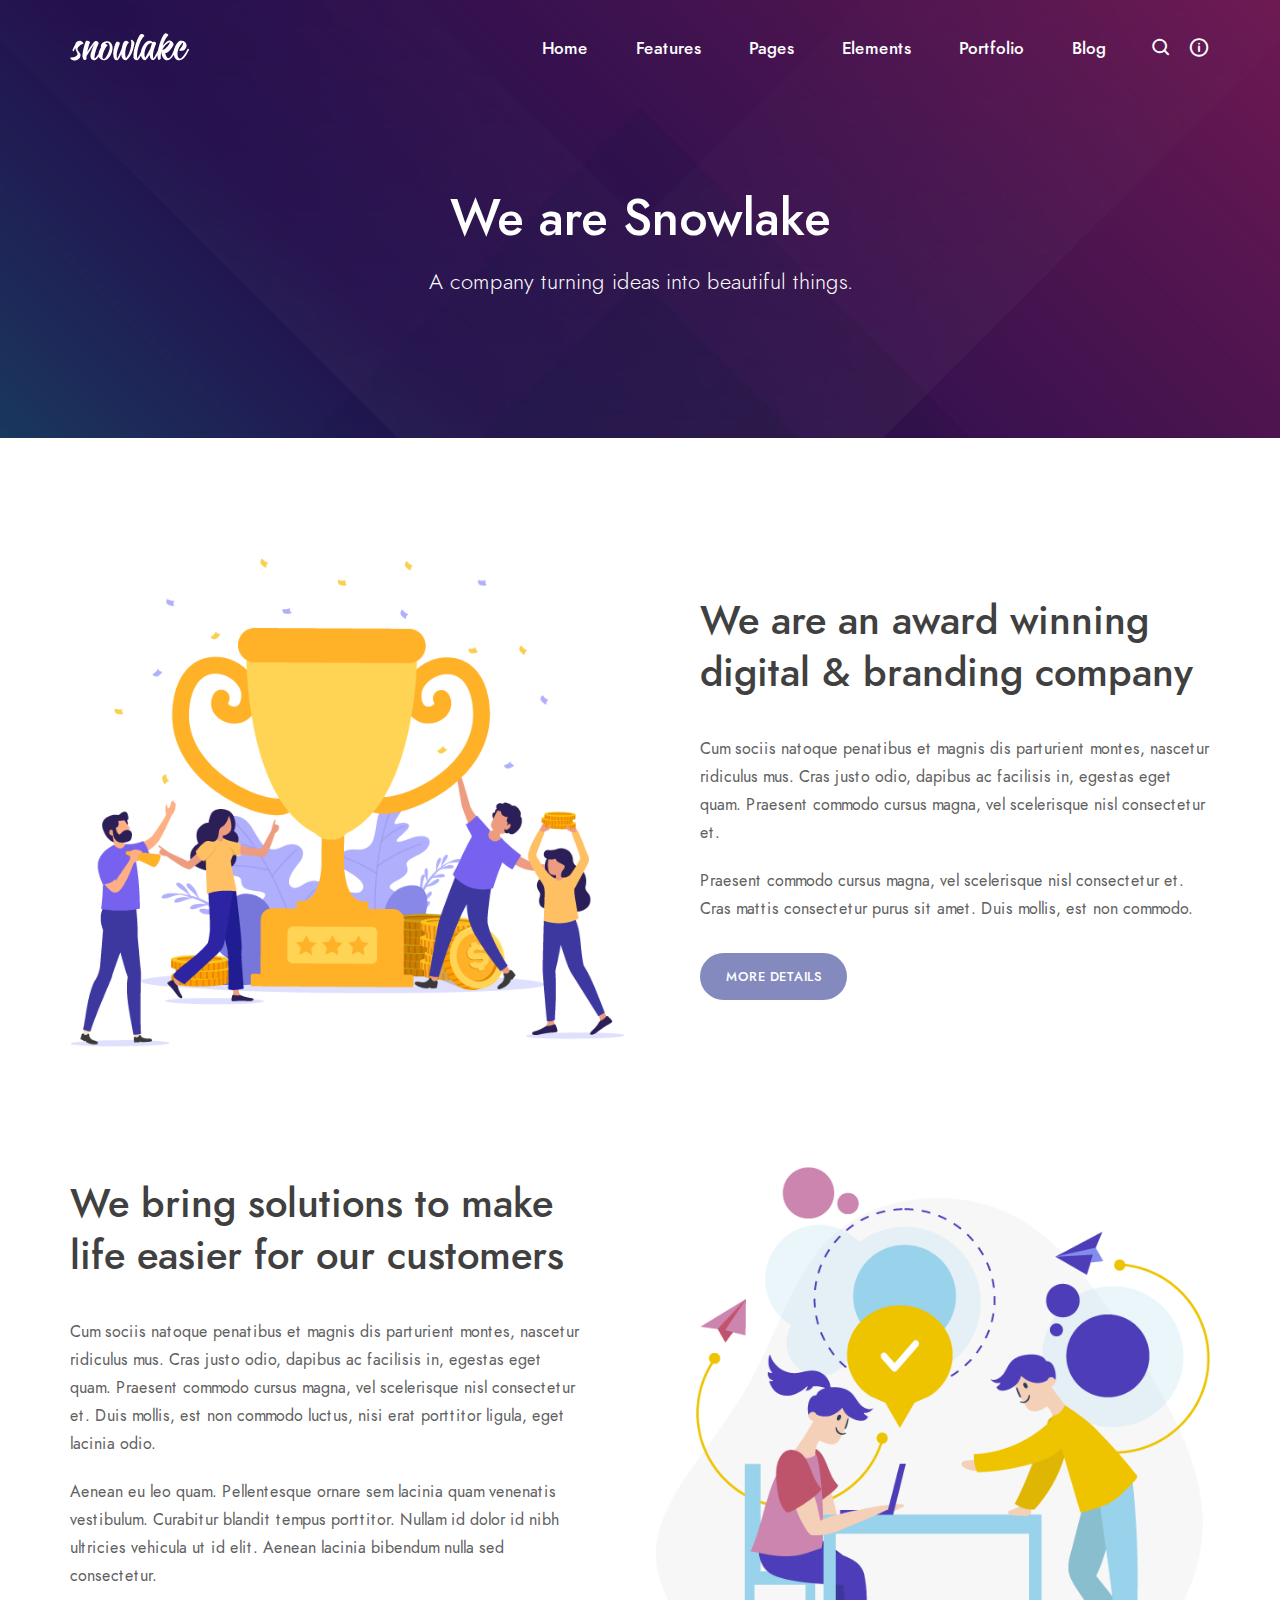
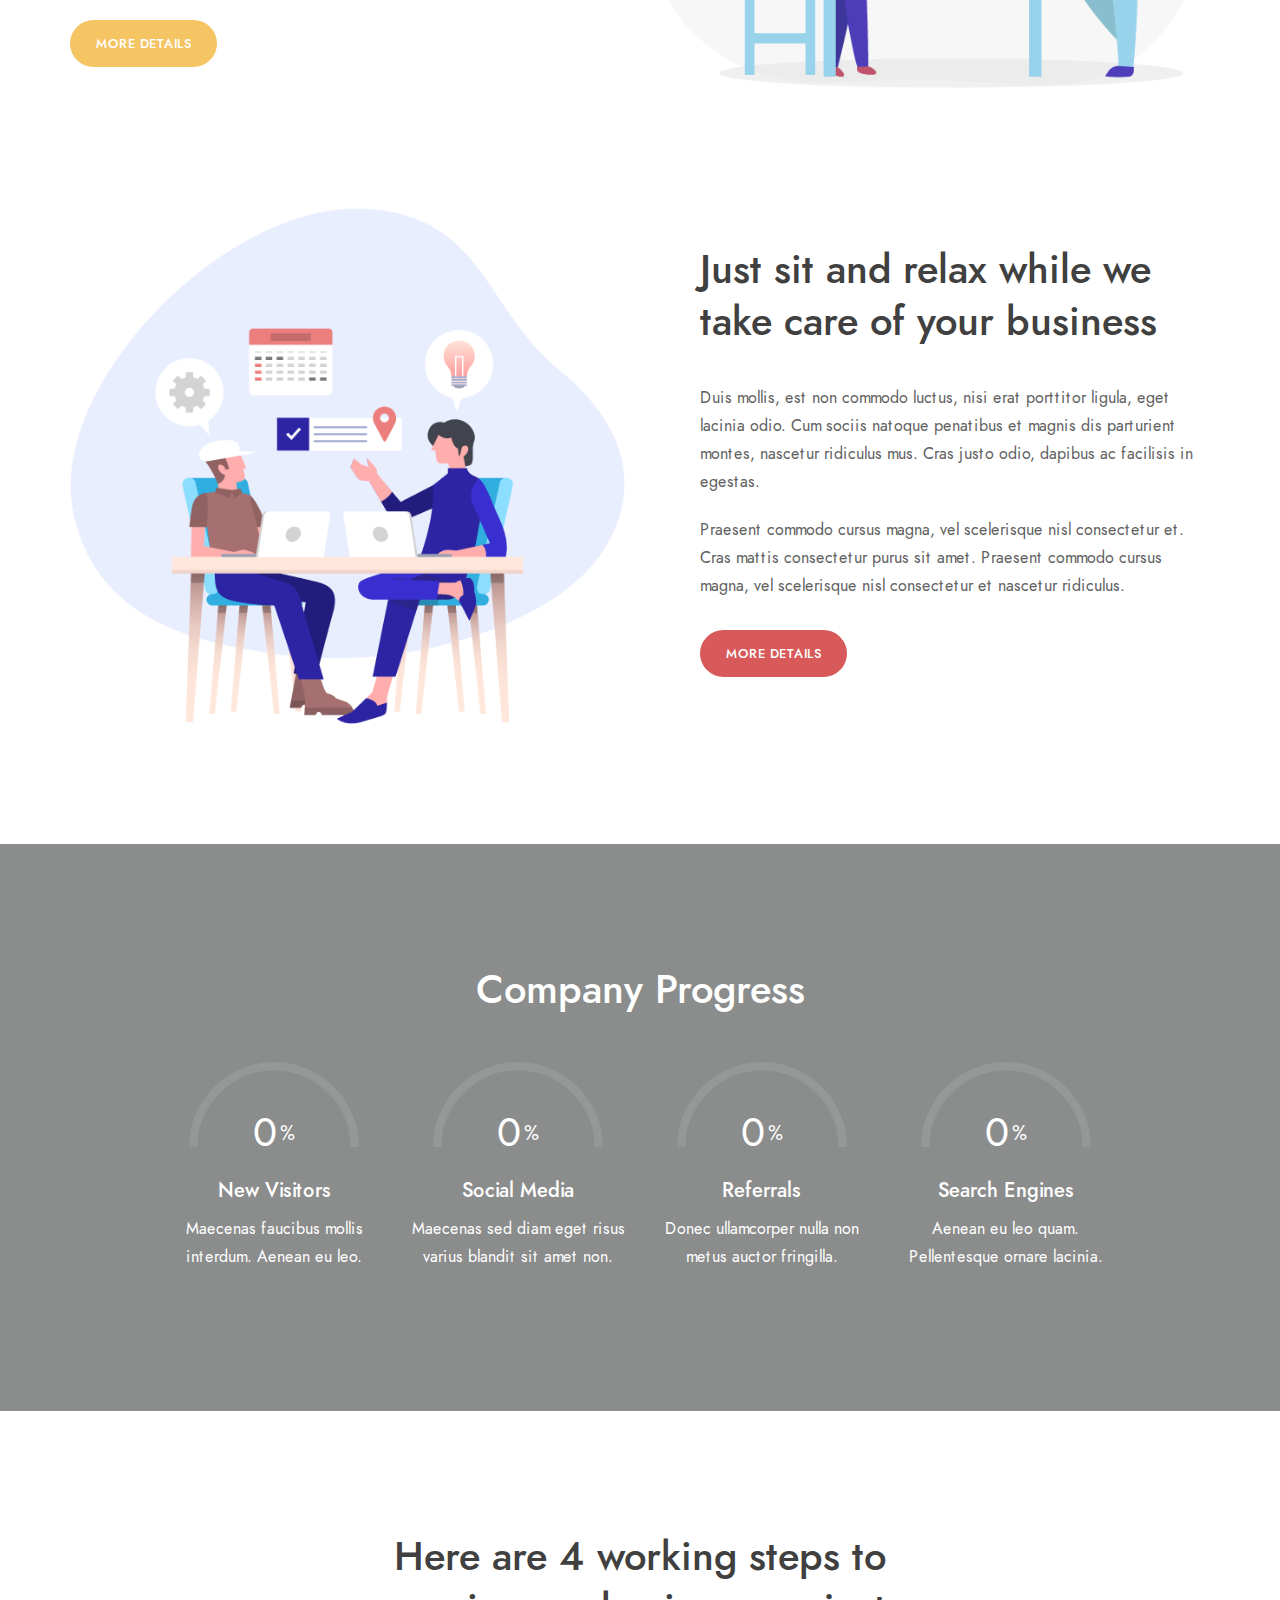
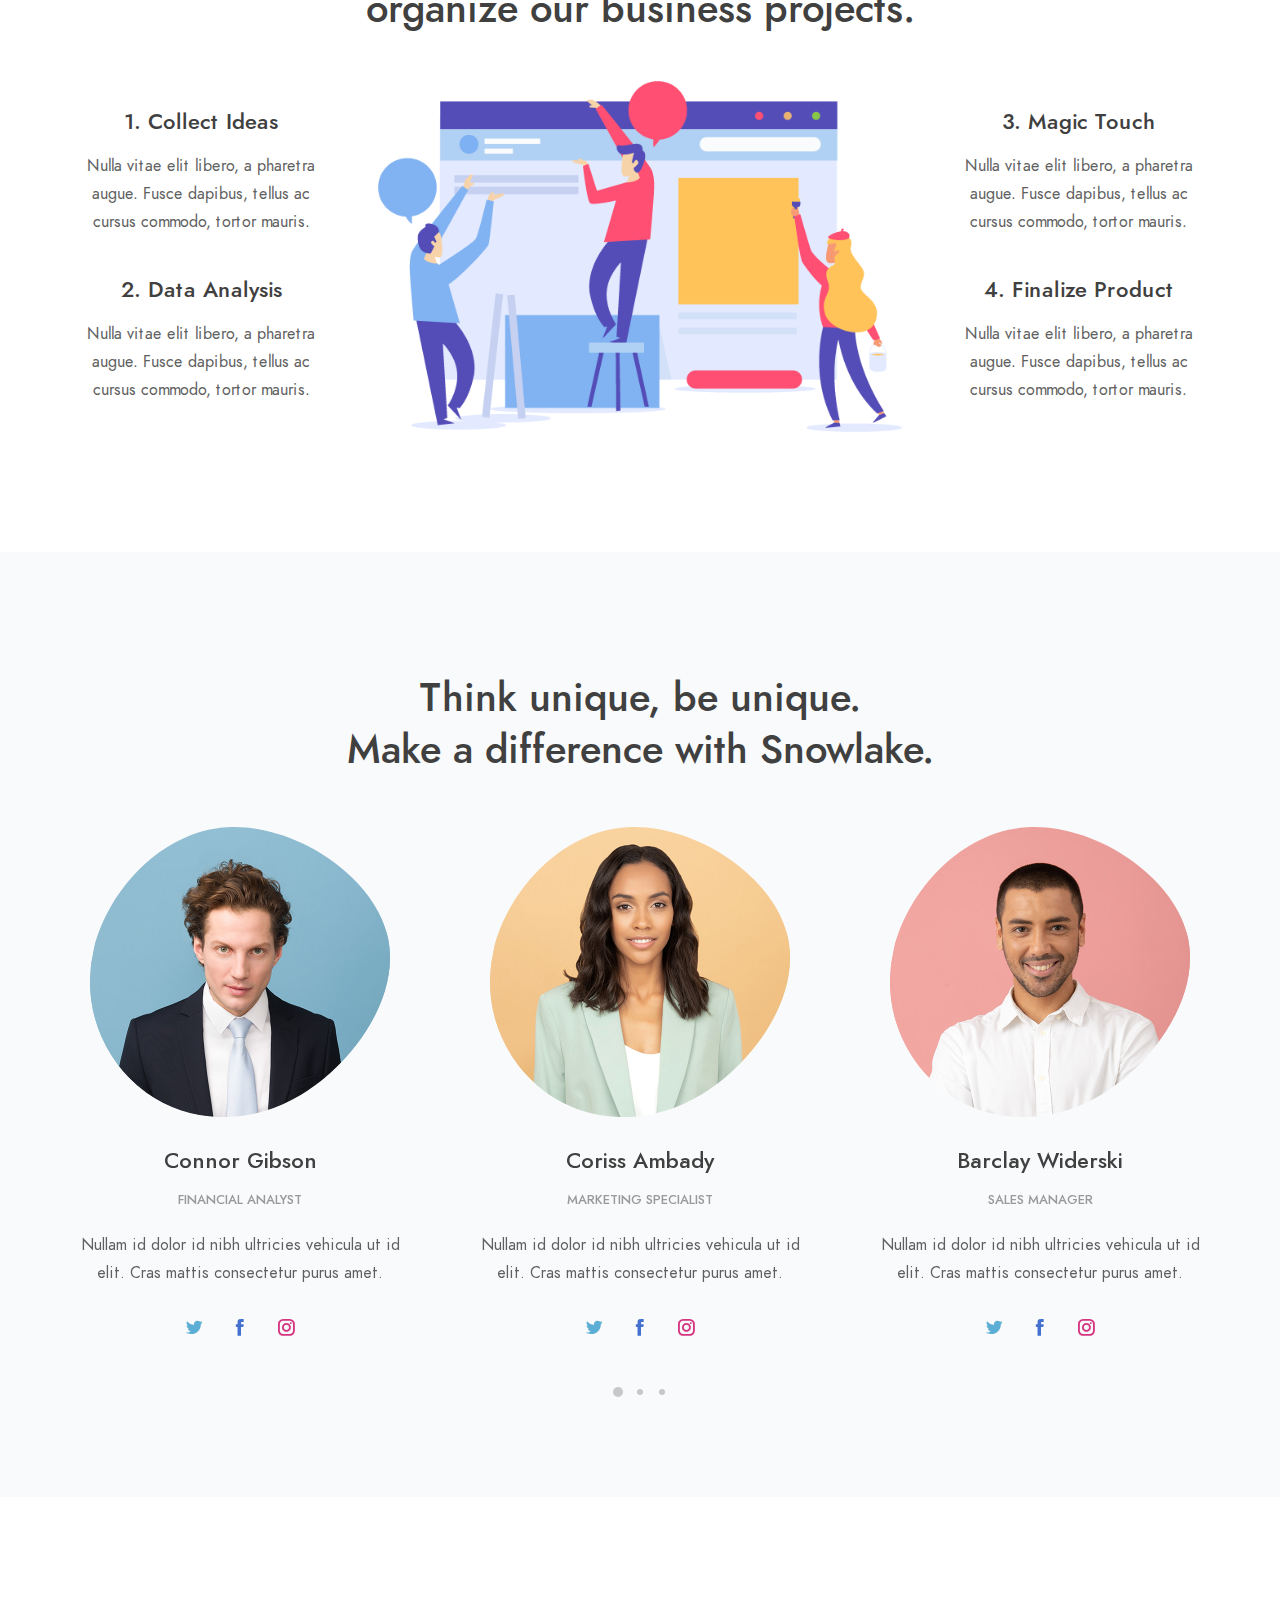
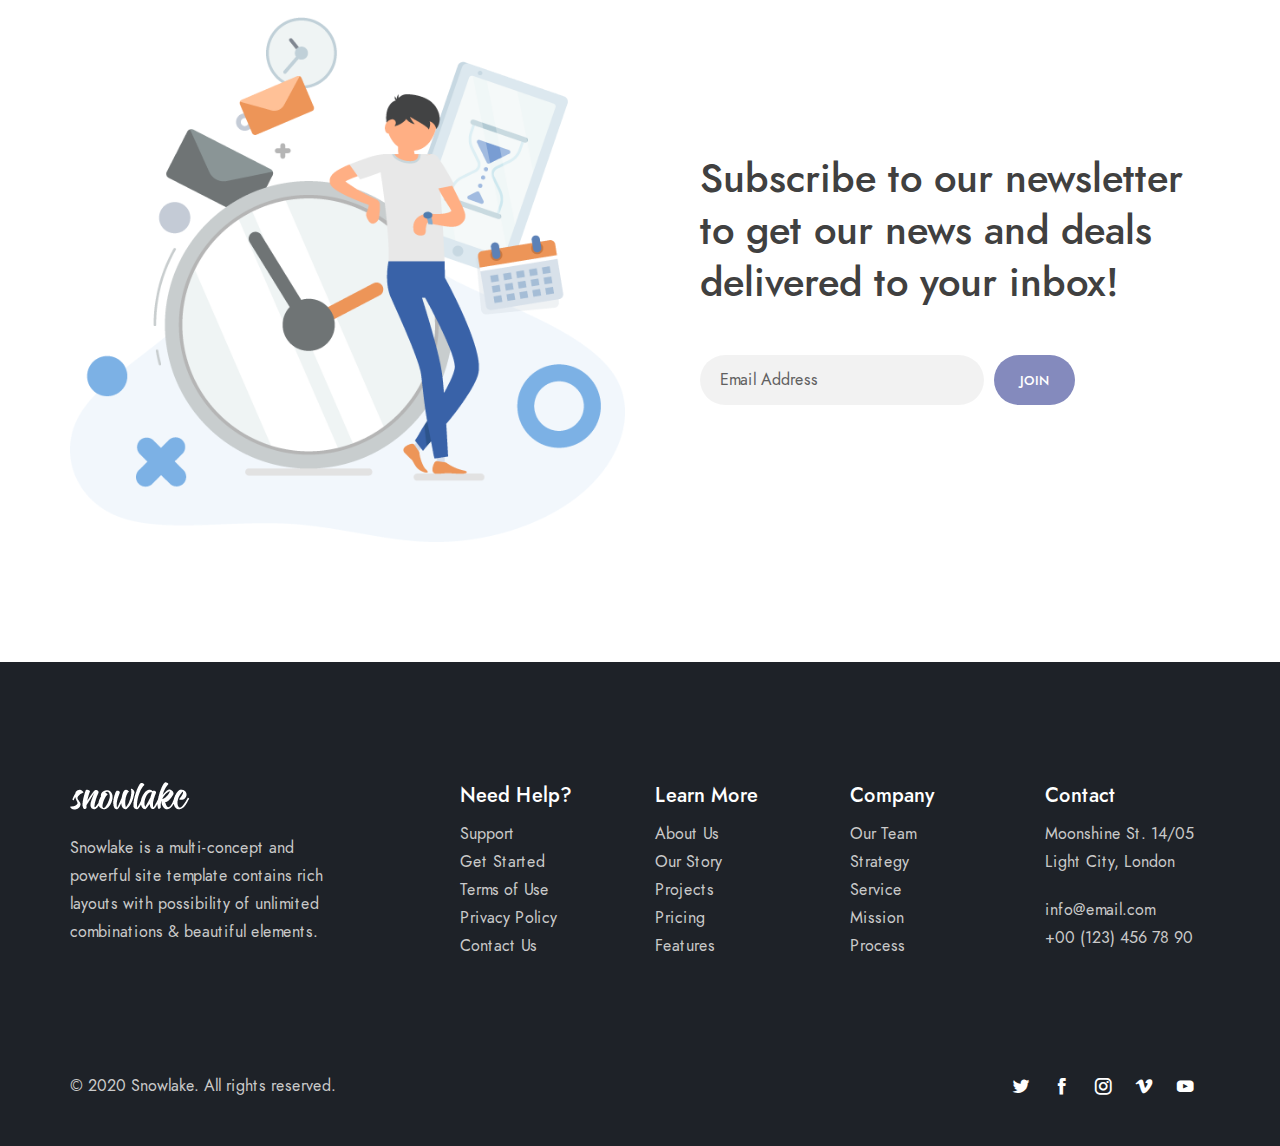
==== about.html @ 428738e0 "initial commit" ====
<!DOCTYPE html>
<html lang="en">
<head>
  <meta charset="utf-8">
  <meta name="viewport" content="width=device-width, initial-scale=1.0">
  <link rel="shortcut icon" href="style/images/favicon.png">
  <title>Snowlake</title>
  <link rel="stylesheet" type="text/css" href="style/css/bootstrap.min.css">
  <link rel="stylesheet" type="text/css" href="style/css/plugins.css">
  <link rel="stylesheet" type="text/css" href="style/revolution/css/settings.css">
  <link rel="stylesheet" type="text/css" href="style/revolution/css/layers.css">
  <link rel="stylesheet" type="text/css" href="style/revolution/css/navigation.css">
  <link rel="stylesheet" type="text/css" href="style/type/type.css">
  <link rel="stylesheet" type="text/css" href="style.css">
  <link rel="stylesheet" type="text/css" href="style/css/color/purple.css">
</head>
<body>
  <div class="content-wrapper">
    <nav class="navbar absolute transparent inverse-text navbar-hover-opacity navbar-expand-lg">
      <div class="container">
        <div class="navbar-brand"><a href="index.html"><img src="#" srcset="style/images/logo.png 1x, style/images/logo@2x.png 2x" class="logo-dark" alt="" /><img src="#" srcset="style/images/logo-light.png 1x, style/images/logo-light@2x.png 2x" class="logo-light" alt="" /></a></div>
        <div class="navbar-other ml-auto order-lg-3">
          <ul class="navbar-nav flex-row align-items-center" data-sm-skip="true">
            <li class="nav-item">
              <div class="navbar-hamburger d-lg-none d-xl-none ml-auto"><button class="hamburger animate plain" data-toggle="offcanvas-nav"><span></span></button></div>
            </li>
            <li class="dropdown search-dropdown position-static nav-item">
              <a href="#" role="button" class="collapse-toggle" data-toggle="collapse" data-target=".search-dropdown-menu" aria-haspopup="true" aria-expanded="false"><i class="jam jam-search"></i></a>
              <div class="dropdown-menu search-dropdown-menu w-100 collapse">
                <div class="form-wrapper">
                  <form class="inverse-text">
                    <input type="text" class="form-control" placeholder="Search something">
                  </form>
                  <!-- /.search-form -->
                  <i class="dropdown-close jam jam-close"></i>
                </div>
                <!-- /.form-wrapper -->
              </div>
            </li>
            <li class="nav-item"><button class="plain" data-toggle="offcanvas-info"><i class="jam jam-info"></i></button></li>
          </ul>
          <!-- /.navbar-nav -->
        </div>
        <!-- /.navbar-other -->
        <div class="navbar-collapse offcanvas-nav">
          <div class="offcanvas-header d-lg-none d-xl-none">
            <a href="index.html"><img src="#" srcset="style/images/logo-light.png 1x, style/images/logo-light@2x.png 2x" alt="" /></a>
            <button class="plain offcanvas-close offcanvas-nav-close"><i class="jam jam-close"></i></button>
          </div>
          <ul class="navbar-nav ml-auto">
            <li class="nav-item"><a class="nav-link" href="index.html">Home</a>
              <ul class="dropdown-menu mega-menu boxed list-view text-left">
                <li class="mega-menu-content">
                  <div class="row">
                    <div class="col-lg-3">
                      <ul class="list-unstyled">
                        <li><a class="dropdown-item" href="index.html">Digital Startup</a></li>
                        <li><a class="dropdown-item" href="index2.html">Saas Landing</a></li>
                        <li><a class="dropdown-item" href="index3.html">SEO Agency</a></li>
                        <li><a class="dropdown-item" href="index4.html">Modern Business</a></li>
                        <li><a class="dropdown-item" href="index5.html">Design Agency</a></li>
                        <li><a class="dropdown-item" href="index6.html">App Presentation</a></li>
                        <li><a class="dropdown-item" href="index7.html">Creative Landing</a></li>
                      </ul>
                    </div>
                    <!--/column -->
                    <div class="col-lg-3">
                      <ul class="list-unstyled">
                        <li><a class="dropdown-item" href="index8.html">Marketing Startup</a></li>
                        <li><a class="dropdown-item" href="index9.html">Digital Agency</a></li>
                        <li><a class="dropdown-item" href="index10.html">Creative Business</a></li>
                        <li><a class="dropdown-item" href="index11.html">Software Landing</a></li>
                        <li><a class="dropdown-item" href="index12.html">App Landing</a></li>
                        <li><a class="dropdown-item" href="index13.html">Creative Agency</a></li>
                        <li><a class="dropdown-item" href="index14.html">Wedding Photography</a></li>
                      </ul>
                    </div>
                    <!--/column -->
                    <div class="col-lg-3">
                      <ul class="list-unstyled">
                        <li><a class="dropdown-item" href="index15.html">Food Photography</a></li>
                        <li><a class="dropdown-item" href="index16.html">Creative Onepage</a></li>
                        <li><a class="dropdown-item" href="index17.html">Marketing Company</a></li>
                        <li><a class="dropdown-item" href="index18.html">Startup Business</a></li>
                        <li><a class="dropdown-item" href="index19.html">Creative Resume</a></li>
                        <li><a class="dropdown-item" href="index20.html">Digital Studio</a></li>
                        <li><a class="dropdown-item" href="index21.html">Travel Blog</a></li>
                      </ul>
                    </div>
                    <!--/column -->
                    <div class="col-lg-3">
                      <ul class="list-unstyled">
                        <li><a class="dropdown-item" href="index22.html">Minimal Shop</a></li>
                        <li><a class="dropdown-item" href="index23.html">Minimal Portfolio</a></li>
                        <li><a class="dropdown-item" href="index24.html">Coming Soon</a></li>
                        <li><a class="dropdown-item" href="index25.html">Personal Creative</a></li>
                        <li><a class="dropdown-item" href="index26.html">Minimal Photography</a></li>
                        <li><a class="dropdown-item" href="index27.html">Maintenance</a></li>
                      </ul>
                    </div>
                    <!--/column -->
                  </div>
                  <!--/.row -->
                </li>
                <!--/.mega-menu-content-->
              </ul>
              <!--/.dropdown-menu -->
            </li>
            <li class="nav-item dropdown"><a class="nav-link dropdown-toggle" href="#!">Features</a>
              <ul class="dropdown-menu">
                <li class="dropdown"><a class="dropdown-item dropdown-toggle" href="#">Header</a>
                  <ul class="dropdown-menu">
                    <li class="nav-item"><a class="dropdown-item" href="header.html">Classic Header</a></li>
                    <li class="nav-item"><a class="dropdown-item" href="header2.html">Classic Light Header</a></li>
                    <li class="nav-item"><a class="dropdown-item" href="header3.html">Classic Dark Header</a></li>
                    <li class="nav-item"><a class="dropdown-item" href="header4.html">Header with Topbar</a></li>
                    <li class="nav-item"><a class="dropdown-item" href="header5.html">Wide Header</a></li>
                    <li class="nav-item"><a class="dropdown-item" href="header6.html">Extended Header</a></li>
                    <li class="nav-item"><a class="dropdown-item" href="header7.html">Fancy Light Header</a></li>
                    <li class="nav-item"><a class="dropdown-item" href="header8.html">Fancy Dark Header</a></li>
                    <li class="nav-item"><a class="dropdown-item" href="header9.html">Centered Header</a></li>
                  </ul>
                </li>
                <li class="dropdown"><a class="dropdown-item dropdown-toggle" href="#">Footer</a>
                  <ul class="dropdown-menu">
                    <li class="nav-item"><a class="dropdown-item" href="footer.html">Footer with Details</a></li>
                    <li class="nav-item"><a class="dropdown-item" href="footer2.html">Centered Footer</a></li>
                    <li class="nav-item"><a class="dropdown-item" href="footer3.html">Simple Footer</a></li>
                    <li class="nav-item"><a class="dropdown-item" href="footer4.html">Footer with Widgets</a></li>
                    <li class="nav-item"><a class="dropdown-item" href="footer5.html">Minimalist Footer</a></li>
                    <li class="nav-item"><a class="dropdown-item" href="footer6.html">Footer with Overflow</a></li>
                    <li class="nav-item"><a class="dropdown-item" href="footer7.html">Footer with Background Image</a></li>
                  </ul>
                </li>
                <li class="dropdown"><a class="dropdown-item dropdown-toggle" href="#">Page Title</a>
                  <ul class="dropdown-menu">
                    <li class="nav-item"><a class="dropdown-item" href="page-title.html">Page Title with Image</a></li>
                    <li class="nav-item"><a class="dropdown-item" href="page-title2.html">Page Title with Breadcrumbs</a></li>
                    <li class="nav-item"><a class="dropdown-item" href="page-title3.html">Page Title with Light Wrapper</a></li>
                    <li class="nav-item"><a class="dropdown-item" href="page-title4.html">Page Title with Gray Wrapper</a></li>
                    <li class="nav-item"><a class="dropdown-item" href="page-title5.html">Page Title with Dark Wrapper</a></li>
                    <li class="nav-item"><a class="dropdown-item" href="page-title6.html">Page Title with Colored Wrapper</a></li>
                    <li class="nav-item"><a class="dropdown-item" href="page-title7.html">Page Title with Gradient Wrapper</a></li>
                    <li class="nav-item"><a class="dropdown-item" href="page-title8.html">Page Title with Video Wrapper</a></li>
                  </ul>
                </li>
                <li class="dropdown"><a class="dropdown-item dropdown-toggle" href="#">Modal Popup</a>
                  <ul class="dropdown-menu">
                    <li class="nav-item"><a class="dropdown-item" href="modal-popup1.html">Subscription</a></li>
                    <li class="nav-item"><a class="dropdown-item" href="modal-popup2.html">Subscription Alternative</a></li>
                    <li class="nav-item"><a class="dropdown-item" href="modal-popup3.html">Sign Up</a></li>
                    <li class="nav-item"><a class="dropdown-item" href="modal-popup4.html">Contact Form</a></li>
                    <li class="nav-item"><a class="dropdown-item" href="modal-popup5.html">Cookie</a></li>
                    <li class="nav-item"><a class="dropdown-item" href="modal-popup6.html">Sale</a></li>
                  </ul>
                </li>
                <li class="nav-item dropdown"><a class="dropdown-item dropdown-toggle" href="#">Fonts</a>
                  <ul class="dropdown-menu">
                    <li class="nav-item"><a class="dropdown-item" href="font1.html">Jost</a></li>
                    <li class="nav-item"><a class="dropdown-item" href="font2.html">Nunito</a></li>
                    <li class="nav-item"><a class="dropdown-item" href="font3.html">DM Sans + Zilla Slab</a></li>
                    <li class="nav-item"><a class="dropdown-item" href="font4.html">HK Grotesk</a></li>
                    <li class="nav-item"><a class="dropdown-item" href="font5.html">Abhaya Libre</a></li>
                  </ul>
                </li>
                <li class="nav-item dropdown"><a class="dropdown-item dropdown-toggle" href="#">Colors</a>
                  <ul class="dropdown-menu">
                    <li class="nav-item"><a class="dropdown-item" href="color1.html">Aqua</a></li>
                    <li class="nav-item"><a class="dropdown-item" href="color2.html">Blue</a></li>
                    <li class="nav-item"><a class="dropdown-item" href="color3.html">Brown</a></li>
                    <li class="nav-item"><a class="dropdown-item" href="color4.html">Cobalt</a></li>
                    <li class="nav-item"><a class="dropdown-item" href="color5.html">Green</a></li>
                    <li class="nav-item"><a class="dropdown-item" href="color6.html">Hibiscus</a></li>
                    <li class="nav-item"><a class="dropdown-item" href="color7.html">Leaf</a></li>
                    <li class="nav-item"><a class="dropdown-item" href="color8.html">Meander</a></li>
                    <li class="nav-item"><a class="dropdown-item" href="color9.html">Orange</a></li>
                    <li class="nav-item"><a class="dropdown-item" href="color10.html">Pink</a></li>
                    <li class="nav-item"><a class="dropdown-item" href="color11.html">Purple</a></li>
                    <li class="nav-item"><a class="dropdown-item" href="color12.html">Red</a></li>
                    <li class="nav-item"><a class="dropdown-item" href="color13.html">Rose</a></li>
                    <li class="nav-item"><a class="dropdown-item" href="color14.html">Sky</a></li>
                    <li class="nav-item"><a class="dropdown-item" href="color15.html">Teal</a></li>
                    <li class="nav-item"><a class="dropdown-item" href="color16.html">Violet</a></li>
                    <li class="nav-item"><a class="dropdown-item" href="color17.html">Yellow</a></li>
                  </ul>
                </li>
                <li class="dropdown"><a class="dropdown-item dropdown-toggle" href="#">Onepage</a>
                  <ul class="dropdown-menu">
                    <li class="nav-item"><a class="dropdown-item" href="index16.html">Demo I</a></li>
                    <li class="nav-item"><a class="dropdown-item" href="index19.html">Demo II</a></li>
                  </ul>
                </li>
                <li class="nav-item"><a class="dropdown-item" href="box-layout.html">Box Layout</a></li>
              </ul>
            </li>
            <li class="nav-item dropdown"><a class="nav-link dropdown-toggle" href="#!">Pages</a>
              <ul class="dropdown-menu">
                <li class="dropdown"><a class="dropdown-item dropdown-toggle" href="#">Services</a>
                  <ul class="dropdown-menu">
                    <li class="nav-item"><a class="dropdown-item" href="services.html">Services I</a></li>
                    <li class="nav-item"><a class="dropdown-item" href="services2.html">Services II</a></li>
                    <li class="nav-item"><a class="dropdown-item" href="services3.html">Services III</a></li>
                    <li class="nav-item"><a class="dropdown-item" href="services4.html">Services IV</a></li>
                    <li class="nav-item"><a class="dropdown-item" href="services5.html">Services V</a></li>
                  </ul>
                </li>
                <li class="dropdown"><a class="dropdown-item dropdown-toggle" href="#">About</a>
                  <ul class="dropdown-menu">
                    <li class="nav-item"><a class="dropdown-item" href="about.html">About I</a></li>
                    <li class="nav-item"><a class="dropdown-item" href="about2.html">About II</a></li>
                    <li class="nav-item"><a class="dropdown-item" href="about3.html">About III</a></li>
                    <li class="nav-item"><a class="dropdown-item" href="about4.html">About IV</a></li>
                  </ul>
                </li>
                <li class="dropdown"><a class="dropdown-item dropdown-toggle" href="#">Shop</a>
                  <ul class="dropdown-menu">
                    <li class="nav-item"><a class="dropdown-item" href="shop.html">Shop</a></li>
                    <li class="nav-item"><a class="dropdown-item" href="shop2.html">Shop with Sidebar</a></li>
                    <li class="nav-item"><a class="dropdown-item" href="shop3.html">Shop with Left Sidebar</a></li>
                    <li class="nav-item"><a class="dropdown-item" href="shop-product.html">Product Page</a></li>
                    <li class="nav-item"><a class="dropdown-item" href="shop-cart.html">Shopping Cart</a></li>
                    <li class="nav-item"><a class="dropdown-item" href="shop-checkout.html">Checkout</a></li>
                  </ul>
                </li>
                <li class="dropdown"><a class="dropdown-item dropdown-toggle" href="#">Contact</a>
                  <ul class="dropdown-menu">
                    <li class="nav-item"><a class="dropdown-item" href="contact.html">Contact I</a></li>
                    <li class="nav-item"><a class="dropdown-item" href="contact2.html">Contact II</a></li>
                    <li class="nav-item"><a class="dropdown-item" href="contact3.html">Contact III</a></li>
                    <li class="nav-item"><a class="dropdown-item" href="contact4.html">Contact IV</a></li>
                  </ul>
                </li>
                <li><a class="dropdown-item" href="faq.html">FAQ</a></li>
                <li><a class="dropdown-item" href="page-loading.html">Page Loading</a></li>
                <li><a class="dropdown-item" href="scroll-animation.html">Scroll Animation</a></li>
              </ul>
            </li>
            <li class="nav-item"><a class="nav-link" href="#!">Elements</a>
              <ul class="dropdown-menu mega-menu boxed list-view text-left">
                <li class="mega-menu-content">
                  <div class="row">
                    <div class="col-lg-3">
                      <ul class="list-unstyled">
                        <li><a href="accordion.html">Accordion</a></li>
                        <li><a href="alerts.html">Alerts</a></li>
                        <li><a href="animated-text.html">Animated Text</a></li>
                        <li><a href="blockquote.html">Blockquote</a></li>
                        <li><a href="buttons-badges.html">Buttons & Badges</a></li>
                        <li><a href="call-to-action.html">Call to Action</a></li>
                        <li><a href="carousel.html">Carousel</a></li>
                        <li><a href="clients.html">Clients</a></li>
                        <li><a href="countdown.html">Countdown</a></li>
                        <li><a href="counter.html">Counter</a></li>
                      </ul>
                    </div>
                    <!--/column -->
                    <div class="col-lg-3">
                      <ul class="list-unstyled">
                        <li><a href="dividers.html">Dividers</a></li>
                        <li><a href="dropcap.html">Dropcap</a></li>
                        <li><a href="forms.html">Forms</a></li>
                        <li><a href="icon-concept.html">Icons - Concept</a></li>
                        <li><a href="icon-jam.html">Icons - Jam</a></li>
                        <li><a href="icon-icofont.html">Icons - Icofont</a></li>
                        <li><a href="icon-lineal.html">Icons - Lineal</a></li>
                        <li><a href="icon-box.html">Icon Box</a></li>
                        <li><a href="image-hover.html">Image Hover</a></li>
                        <li><a href="image-mask.html">Image Mask</a></li>
                      </ul>
                    </div>
                    <!--/column -->
                    <div class="col-lg-3">
                      <ul class="list-unstyled">
                        <li><a href="lightbox.html">Lightbox</a></li>
                        <li><a href="lists.html">Lists</a></li>
                        <li><a href="player.html">Media Player</a></li>
                        <li><a href="modal.html">Modal</a></li>
                        <li><a href="pricing.html">Pricing Tables</a></li>
                        <li><a href="process.html">Process Steps</a></li>
                        <li><a href="progressbar.html">Progress Bar</a></li>
                        <li><a href="animations.html">Scroll Animations</a></li>
                        <li><a href="social-icons.html">Social Icons</a></li>
                        <li><a href="tables.html">Tables</a></li>
                      </ul>
                    </div>
                    <!--/column -->
                    <div class="col-lg-3">
                      <ul class="list-unstyled">
                        <li><a href="tabs.html">Tabs</a></li>
                        <li><a href="team.html">Team</a></li>
                        <li><a href="testimonials.html">Testimonials</a></li>
                        <li><a href="titles.html">Titles</a></li>
                        <li><a href="toggle.html">Toggle</a></li>
                        <li><a href="tooltip-popover.html">Tooltip & Popover</a></li>
                        <li><a href="typography.html">Typography</a></li>
                        <li><a href="video-popup.html">Video Popup</a></li>
                        <li><a href="waves.html">Waves</a></li>
                        <li><a href="wrappers.html">Wrappers</a></li>
                      </ul>
                    </div>
                    <!--/column -->
                  </div>
                  <!--/.row -->
                </li>
                <!--/.mega-menu-content-->
              </ul>
              <!--/.dropdown-menu -->
            </li>
            <li class="nav-item dropdown"><a class="nav-link dropdown-toggle" href="#!">Portfolio</a>
              <ul class="dropdown-menu">
                <li><a class="dropdown-item" href="portfolio.html">Grid Portfolio</a></li>
                <li><a class="dropdown-item" href="portfolio2.html">Grid Portfolio with Details</a></li>
                <li><a class="dropdown-item" href="portfolio3.html">Masonry Portfolio</a></li>
                <li><a class="dropdown-item" href="portfolio4.html">Masonry Portfolio with Details</a></li>
                <li><a class="dropdown-item" href="portfolio5.html">Mosaic Portfolio</a></li>
                <li><a class="dropdown-item" href="portfolio6.html">Fullscreen Grid Portfolio</a></li>
                <li><a class="dropdown-item" href="portfolio7.html">Portfolio with Item Details</a></li>
                <li><a class="dropdown-item" href="portfolio8.html">Box Portfolio with Item Details</a></li>
                <li class="dropdown"><a class="dropdown-item dropdown-toggle" href="#">Portfolio Posts</a>
                  <ul class="dropdown-menu">
                    <li class="nav-item"><a class="dropdown-item" href="portfolio-post.html">Post with Multiple Images</a></li>
                    <li class="nav-item"><a class="dropdown-item" href="portfolio-post2.html">Post with Slider</a></li>
                    <li class="nav-item"><a class="dropdown-item" href="portfolio-post3.html">Post with Masonry Gallery</a></li>
                    <li class="nav-item"><a class="dropdown-item" href="portfolio-post4.html">Post with Carousel</a></li>
                    <li class="nav-item"><a class="dropdown-item" href="portfolio-post5.html">Post with Columns</a></li>
                    <li class="nav-item"><a class="dropdown-item" href="portfolio-post6.html">Post with Video</a></li>
                  </ul>
                </li>
              </ul>
            </li>
            <li class="nav-item dropdown"><a class="nav-link dropdown-toggle" href="#!">Blog</a>
              <ul class="dropdown-menu">
                <li><a class="dropdown-item" href="blog.html">Grid View</a></li>
                <li><a class="dropdown-item" href="blog2.html">Grid View with Sidebar</a></li>
                <li><a class="dropdown-item" href="blog3.html">Box Grid View</a></li>
                <li><a class="dropdown-item" href="blog4.html">Box Grid View with Sidebar</a></li>
                <li><a class="dropdown-item" href="blog5.html">Classic View</a></li>
                <li><a class="dropdown-item" href="blog6.html">Classic View with Sidebar</a></li>
                <li><a class="dropdown-item" href="blog7.html">Box Classic View</a></li>
                <li><a class="dropdown-item" href="blog8.html">Box Classic View with Sidebar</a></li>
                <li class="dropdown"><a class="dropdown-item dropdown-toggle" href="#">Blog Posts</a>
                  <ul class="dropdown-menu">
                    <li class="nav-item"><a class="dropdown-item" href="blog-post.html">Post No Sidebar</a></li>
                    <li class="nav-item"><a class="dropdown-item" href="blog-post2.html">Post with Sidebar</a></li>
                    <li class="nav-item"><a class="dropdown-item" href="blog-post3.html">Box Post No Sidebar </a></li>
                    <li class="nav-item"><a class="dropdown-item" href="blog-post4.html">Box Post with Sidebar </a></li>
                  </ul>
                </li>
              </ul>
            </li>
          </ul>
          <!-- /.navbar-nav -->
        </div>
        <!-- /.navbar-collapse -->
      </div>
      <!-- /.container -->
    </nav>
    <!-- /.navbar -->
    <div class="offcanvas-info inverse-text">
      <button class="plain offcanvas-close offcanvas-info-close"><i class="jam jam-close"></i></button>
      <a href="index.html"><img src="#" srcset="style/images/logo-light.png 1x, style/images/logo-light@2x.png 2x" alt="" /></a>
      <div class="space30"></div>
      <p>Snowlake is a multi-concept and powerful site template contains rich layouts with possibility of unlimited combinations & beautiful elements.</p>
      <div class="space20"></div>
      <div class="widget">
        <h5 class="widget-title">Contact Info</h5>
        <address> Moonshine St. 14/05 <br /> Light City, London <div class="space20"></div>
          <a href="mailto:first.last@email.com" class="nocolor">info@email.com</a><br /> +00 (123) 456 78 90 </address>
      </div>
      <!-- /.widget -->
      <div class="widget">
        <h3 class="widget-title">Learn More</h3>
        <ul class="list-unstyled">
          <li><a href="#" class="nocolor">Our Story</a></li>
          <li><a href="#" class="nocolor">Terms of Use</a></li>
          <li><a href="#" class="nocolor">Privacy Policy</a></li>
          <li><a href="#" class="nocolor">Contact Us</a></li>
        </ul>
      </div>
      <!-- /.widget -->
      <div class="widget">
        <h3 class="widget-title">Follow Us</h3>
        <ul class="social social-mute social-s ml-auto">
          <li><a href="#"><i class="jam jam-twitter"></i></a></li>
          <li><a href="#"><i class="jam jam-facebook"></i></a></li>
          <li><a href="#"><i class="jam jam-instagram"></i></a></li>
          <li><a href="#"><i class="jam jam-vimeo"></i></a></li>
          <li><a href="#"><i class="jam jam-youtube"></i></a></li>
        </ul>
      </div>
      <!-- /.widget -->
    </div>
    <!-- /.offcanvas-info -->
    <div class="wrapper image-wrapper bg-image page-title-wrapper inverse-text" data-image-src="style/images/art/bg4.jpg">
      <div class="container inner text-center">
        <div class="space90"></div>
        <h1 class="page-title">We are Snowlake</h1>
        <p class="lead">A company turning ideas into beautiful things.</p>
      </div>
      <!-- /.container -->
    </div>
    <!-- /.wrapper -->
    <div class="wrapper white-wrapper">
      <div class="container inner">
        <div class="row align-items-center">
          <div class="col-lg-6">
            <figure><img src="#" srcset="style/images/concept/concept10.png 1x, style/images/concept/concept10@2x.png 2x" alt="" /></figure>
          </div>
          <!--/column -->
          <div class="space20 d-md-none"></div>
          <div class="space50 d-none d-md-block d-lg-none"></div>
          <div class="col-lg-6 pl-60 pl-md-15">
            <h3 class="display-2">We are an award winning digital & branding company</h3>
            <div class="space20"></div>
            <p>Cum sociis natoque penatibus et magnis dis parturient montes, nascetur ridiculus mus. Cras justo odio, dapibus ac facilisis in, egestas eget quam. Praesent commodo cursus magna, vel scelerisque nisl consectetur et.</p>
            <p>Praesent commodo cursus magna, vel scelerisque nisl consectetur et. Cras mattis consectetur purus sit amet. Duis mollis, est non commodo.</p>
            <div class="space10"></div>
            <a href="#" class="btn btn-purple">More Details</a>
          </div>
          <!--/column -->
        </div>
        <!--/.row -->
        <div class="space120"></div>
        <div class="row align-items-center">
          <div class="col-lg-6 order-lg-2">
            <figure><img src="#" srcset="style/images/concept/concept9.png 1x, style/images/concept/concept9@2x.png 2x" alt="" /></figure>
          </div>
          <!--/column -->
          <div class="space20 d-md-none"></div>
          <div class="space50 d-none d-md-block d-lg-none"></div>
          <div class="col-lg-6 pr-60 pr-md-15">
            <h3 class="display-2">We bring solutions to make life easier for our customers</h3>
            <div class="space20"></div>
            <p>Cum sociis natoque penatibus et magnis dis parturient montes, nascetur ridiculus mus. Cras justo odio, dapibus ac facilisis in, egestas eget quam. Praesent commodo cursus magna, vel scelerisque nisl consectetur et. Duis mollis, est non commodo luctus, nisi erat porttitor ligula, eget lacinia odio.</p>
            <p>Aenean eu leo quam. Pellentesque ornare sem lacinia quam venenatis vestibulum. Curabitur blandit tempus porttitor. Nullam id dolor id nibh ultricies vehicula ut id elit. Aenean lacinia bibendum nulla sed consectetur.</p>
            <div class="space10"></div>
            <a href="#" class="btn btn-yellow">More Details</a>
          </div>
          <!--/column -->
        </div>
        <!--/.row -->
        <div class="space120"></div>
        <div class="row align-items-center">
          <div class="col-lg-6">
            <figure><img src="#" srcset="style/images/concept/concept5.png 1x, style/images/concept/concept5@2x.png 2x" alt="" /></figure>
          </div>
          <!--/column -->
          <div class="space20 d-md-none"></div>
          <div class="space50 d-none d-md-block d-lg-none"></div>
          <div class="col-lg-6 pl-60 pl-md-15">
            <h3 class="display-2">Just sit and relax while we take care of your business</h3>
            <div class="space20"></div>
            <p>Duis mollis, est non commodo luctus, nisi erat porttitor ligula, eget lacinia odio. Cum sociis natoque penatibus et magnis dis parturient montes, nascetur ridiculus mus. Cras justo odio, dapibus ac facilisis in egestas.</p>
            <p>Praesent commodo cursus magna, vel scelerisque nisl consectetur et. Cras mattis consectetur purus sit amet. Praesent commodo cursus magna, vel scelerisque nisl consectetur et nascetur ridiculus.</p>
            <div class="space10"></div>
            <a href="#" class="btn btn-red">More Details</a>
          </div>
          <!--/column -->
        </div>
        <!--/.row -->
      </div>
      <!-- /.container -->
    </div>
    <!-- /.wrapper -->
    <div class="wrapper image-wrapper bg-image inverse-text" data-image-src="style/images/art/bg4.jpg">
      <div class="container inner">
        <div class="row">
          <div class="col-md-10 offset-md-1">
            <h3 class="display-2 text-center">Company Progress</h3>
            <div class="space30"></div>
            <div class="row text-center">
              <div class="col-md-6 col-lg-3">
                <div class="progressbar circle blue" data-value="75"></div>
                <h5>New Visitors</h5>
                <p>Maecenas faucibus mollis interdum. Aenean eu leo.</p>
              </div>
              <!-- /column -->
              <div class="col-md-6 col-lg-3">
                <div class="progressbar circle green" data-value="80"></div>
                <h5>Social Media</h5>
                <p>Maecenas sed diam eget risus varius blandit sit amet non.</p>
              </div>
              <!-- /column -->
              <div class="space30 d-none d-md-block d-lg-none"></div>
              <div class="col-md-6 col-lg-3">
                <div class="progressbar circle red" data-value="60"></div>
                <h5>Referrals</h5>
                <p>Donec ullamcorper nulla non metus auctor fringilla.</p>
              </div>
              <!-- /column -->
              <div class="col-md-6 col-lg-3">
                <div class="progressbar circle yellow" data-value="90"></div>
                <h5>Search Engines</h5>
                <p>Aenean eu leo quam. Pellentesque ornare lacinia.</p>
              </div>
              <!-- /column -->
            </div>
            <!-- /.row -->
          </div>
          <!-- /column -->
        </div>
        <!-- /.row -->
      </div>
      <!-- /.container -->
    </div>
    <!-- /.wrapper -->
    <div class="wrapper white-wrapper">
      <div class="container inner text-center">
        <h3 class="display-2">Here are 4 working steps to <br class="d-none d-lg-block" />organize our business projects.</h3>
        <div class="space30"></div>
        <div class="row gutter-60 d-flex align-items-center">
          <div class="col-md-6 col-lg-3 order-lg-1">
            <h4>1. Collect Ideas</h4>
            <p>Nulla vitae elit libero, a pharetra augue. Fusce dapibus, tellus ac cursus commodo, tortor mauris.</p>
            <div class="space20"></div>
            <h4>2. Data Analysis</h4>
            <p class="mb-0">Nulla vitae elit libero, a pharetra augue. Fusce dapibus, tellus ac cursus commodo, tortor mauris.</p>
          </div>
          <!--/column -->
          <div class="col-lg-6 order-sm-first order-lg-2">
            <figure><img src="#" srcset="style/images/concept/concept7.png 1x, style/images/concept/concept7@2x.png 2x" alt="" /></figure>
            <div class="space50 d-none d-md-block d-lg-none"></div>
          </div>
          <!--/column -->
          <div class="col-md-6 col-lg-3 order-lg-3">
            <h4>3. Magic Touch</h4>
            <p>Nulla vitae elit libero, a pharetra augue. Fusce dapibus, tellus ac cursus commodo, tortor mauris.</p>
            <div class="space20"></div>
            <h4>4. Finalize Product</h4>
            <p class="mb-0">Nulla vitae elit libero, a pharetra augue. Fusce dapibus, tellus ac cursus commodo, tortor mauris.</p>
          </div>
          <!--/column -->
        </div>
        <!--/.row -->
      </div>
      <!-- /.container -->
    </div>
    <!-- /.wrapper -->
    <div class="wrapper light-wrapper">
      <div class="container inner">
        <h3 class="display-2 text-center">Think unique, be unique. <br class="d-none d-lg-block" />Make a difference with Snowlake.</h3>
        <div class="space30"></div>
        <div class="grid-view">
          <div class="carousel owl-carousel text-center" data-margin="60" data-dots="true" data-autoplay="false" data-autoplay-timeout="5000" data-responsive='{"0":{"items": "1"}, "768":{"items": "2"}, "992":{"items": "3"}}'>
            <div class="item">
              <figure class="img-blob blob1 mb-25"><img src="style/images/art/te1.jpg" style="width: 15rem" alt="" /></figure>
              <h4 class="mb-15">Connor Gibson</h4>
              <div class="meta">Financial Analyst</div>
              <p>Nullam id dolor id nibh ultricies vehicula ut id elit. Cras mattis consectetur purus amet.</p>
              <ul class="social social-s ml-auto">
                <li><a href="#"><i class="jam jam-twitter"></i></a></li>
                <li><a href="#"><i class="jam jam-facebook"></i></a></li>
                <li><a href="#"><i class="jam jam-instagram"></i></a></li>
              </ul>
            </div>
            <!-- /.item -->
            <div class="item">
              <figure class="img-blob blob1 mb-25"><img src="style/images/art/te2.jpg" style="width: 15rem" alt="" /></figure>
              <h4 class="mb-15">Coriss Ambady</h4>
              <div class="meta">Marketing Specialist</div>
              <p>Nullam id dolor id nibh ultricies vehicula ut id elit. Cras mattis consectetur purus amet.</p>
              <ul class="social social-s ml-auto">
                <li><a href="#"><i class="jam jam-twitter"></i></a></li>
                <li><a href="#"><i class="jam jam-facebook"></i></a></li>
                <li><a href="#"><i class="jam jam-instagram"></i></a></li>
              </ul>
            </div>
            <!-- /.item -->
            <div class="item">
              <figure class="img-blob blob1 mb-25"><img src="style/images/art/te3.jpg" style="width: 15rem" alt="" /></figure>
              <h4 class="mb-15">Barclay Widerski</h4>
              <div class="meta">Sales Manager</div>
              <p>Nullam id dolor id nibh ultricies vehicula ut id elit. Cras mattis consectetur purus amet.</p>
              <ul class="social social-s ml-auto">
                <li><a href="#"><i class="jam jam-twitter"></i></a></li>
                <li><a href="#"><i class="jam jam-facebook"></i></a></li>
                <li><a href="#"><i class="jam jam-instagram"></i></a></li>
              </ul>
            </div>
            <!-- /.item -->
            <div class="item">
              <figure class="img-blob blob1 mb-25"><img src="style/images/art/te4.jpg" style="width: 15rem" alt="" /></figure>
              <h4 class="mb-15">Nicolas Brooten</h4>
              <div class="meta">Investment Planner</div>
              <p>Nullam id dolor id nibh ultricies vehicula ut id elit. Cras mattis consectetur purus amet.</p>
              <ul class="social social-s ml-auto">
                <li><a href="#"><i class="jam jam-twitter"></i></a></li>
                <li><a href="#"><i class="jam jam-facebook"></i></a></li>
                <li><a href="#"><i class="jam jam-instagram"></i></a></li>
              </ul>
            </div>
            <!-- /.item -->
            <div class="item">
              <figure class="img-blob blob1 mb-25"><img src="style/images/art/te5.jpg" style="width: 15rem" alt="" /></figure>
              <h4 class="mb-15">Jackie Sanders</h4>
              <div class="meta">Sales Specialist</div>
              <p>Nullam id dolor id nibh ultricies vehicula ut id elit. Cras mattis consectetur purus amet.</p>
              <ul class="social social-s ml-auto">
                <li><a href="#"><i class="jam jam-twitter"></i></a></li>
                <li><a href="#"><i class="jam jam-facebook"></i></a></li>
                <li><a href="#"><i class="jam jam-instagram"></i></a></li>
              </ul>
            </div>
            <!-- /.item -->
          </div>
          <!-- /.owl-carousel -->
        </div>
        <!-- /.grid-view -->
      </div>
      <!-- /.container -->
    </div>
    <!-- /.wrapper -->
    <div class="wrapper white-wrapper">
      <div class="container inner">
        <div class="row align-items-center">
          <div class="col-lg-6">
            <figure><img src="#" srcset="style/images/concept/concept12.png 1x, style/images/concept/concept12@2x.png 2x" alt="" /></figure>
          </div>
          <!--/column -->
          <div class="space20 d-md-none"></div>
          <div class="space50 d-none d-md-block d-lg-none"></div>
          <div class="col-lg-6 pl-60 pl-md-15">
            <h3 class="display-2">Subscribe to our newsletter to get our news and deals delivered to your inbox!</h3>
            <div class="space30"></div>
            <div class="row">
              <div class="col-md-9">
                <div class="newsletter-wrapper">
                  <form action="https://elemisfreebies.us20.list-manage.com/subscribe/post?u=aa4947f70a475ce162057838d&amp;id=b49ef47a9a" method="post" id="mc-embedded-subscribe-form" name="mc-embedded-subscribe-form" class="validate" target="_blank" novalidate>
                    <div id="mc_embed_signup_scroll" class="input-group">
                      <input type="email" value="" name="EMAIL" class="email form-control mb-0 mr-2 mb-sm-0" id="mce-EMAIL" placeholder="Email Address" required>
                      <button type="submit" name="subscribe" id="mc-embedded-subscribe" class="btn btn-rounded btn-default mr-0 mb-0 pull-right">Join</button>
                      <!-- real people should not fill this in and expect good things - do not remove this or risk form bot signups-->
                      <div style="position: absolute; left: -5000px;" aria-hidden="true">
                        <input type="text" name="b_ddc180777a163e0f9f66ee014_056957de28" tabindex="-1" value="">
                      </div>
                      <div class="clearfix"></div>
                    </div>
                  </form>
                </div>
                <!-- /.newsletter-wrapper -->
              </div>
              <!--/column -->
            </div>
            <!--/.row -->
          </div>
          <!--/column -->
        </div>
        <!--/.row -->
      </div>
      <!-- /.container -->
    </div>
    <!-- /.wrapper -->
    <footer class="dark-wrapper inverse-text">
      <div class="container inner">
        <div class="row">
          <div class="col-md-12 col-lg-3 text-center text-lg-left">
            <div class="widget"> <img src="#" srcset="style/images/logo-light.png 1x, style/images/logo-light@2x.png 2x" alt="" />
              <div class="space20"></div>
              <p>Snowlake is a multi-concept and powerful site template contains rich layouts with possibility of unlimited combinations & beautiful elements.</p>
            </div>
            <!-- /.widget -->
          </div>
          <!-- /column -->
          <div class="space30 d-lg-none d-xl-none"></div>
          <div class="col-6 col-md-3 col-lg-2 offset-lg-1">
            <div class="widget">
              <h5 class="widget-title">Need Help?</h5>
              <ul class="list-unstyled mb-0">
                <li><a href="#">Support</a></li>
                <li><a href="#">Get Started</a></li>
                <li><a href="#">Terms of Use</a></li>
                <li><a href="#">Privacy Policy</a></li>
                <li><a href="#">Contact Us</a></li>
              </ul>
            </div>
            <!-- /.widget -->
          </div>
          <!-- /column -->
          <div class="col-6 col-md-3 col-lg-2">
            <div class="widget">
              <h5 class="widget-title">Learn More</h5>
              <ul class="list-unstyled mb-0">
                <li><a href="#">About Us</a></li>
                <li><a href="#">Our Story</a></li>
                <li><a href="#">Projects</a></li>
                <li><a href="#">Pricing</a></li>
                <li><a href="#">Features</a></li>
              </ul>
            </div>
            <!-- /.widget -->
          </div>
          <!-- /column -->
          <div class="col-6 col-md-3 col-lg-2">
            <div class="widget">
              <h5 class="widget-title">Company</h5>
              <ul class="list-unstyled mb-0">
                <li><a href="#">Our Team</a></li>
                <li><a href="#">Strategy</a></li>
                <li><a href="#">Service</a></li>
                <li><a href="#">Mission</a></li>
                <li><a href="#">Process</a></li>
              </ul>
            </div>
            <!-- /.widget -->
          </div>
          <!-- /column -->
          <div class="col-6 col-md-3 col-lg-2">
            <div class="widget">
              <h5 class="widget-title">Contact</h5>
              <address> Moonshine St. 14/05 Light City, London </address>
              <a href="mailto:first.last@email.com">info@email.com</a><br /> +00 (123) 456 78 90
            </div>
            <!-- /.widget -->
          </div>
          <!-- /column -->
        </div>
        <!-- /.row -->
      </div>
      <!-- /.container -->
      <div class="container inner pt-0 pb-40 d-flex align-items-center">
        <p class="mb-0 mr-auto">© 2020 Snowlake. All rights reserved.</p>
        <ul class="social social-mute social-s ml-auto">
          <li><a href="#"><i class="jam jam-twitter"></i></a></li>
          <li><a href="#"><i class="jam jam-facebook"></i></a></li>
          <li><a href="#"><i class="jam jam-instagram"></i></a></li>
          <li><a href="#"><i class="jam jam-vimeo"></i></a></li>
          <li><a href="#"><i class="jam jam-youtube"></i></a></li>
        </ul>
      </div>
    </footer>
  </div>
  <!-- /.content-wrapper -->
  <script src="style/js/jquery.min.js"></script>
  <script src="style/js/popper.min.js"></script>
  <script src="style/js/bootstrap.min.js"></script>
  <script src="style/revolution/js/jquery.themepunch.tools.min.js"></script>
  <script src="style/revolution/js/jquery.themepunch.revolution.min.js"></script>
  <!-- SLIDER REVOLUTION 5.0 EXTENSIONS  (Load Extensions only on Local File Systems! The following part can be removed on Server for On Demand Loading) -->
  <!--<script src="style/revolution/js/extensions/revolution.extension.actions.min.js"></script>
<script src="style/revolution/js/extensions/revolution.extension.carousel.min.js"></script>
<script src="style/revolution/js/extensions/revolution.extension.kenburn.min.js"></script>
<script src="style/revolution/js/extensions/revolution.extension.layeranimation.min.js"></script>
<script src="style/revolution/js/extensions/revolution.extension.migration.min.js"></script>
<script src="style/revolution/js/extensions/revolution.extension.navigation.min.js"></script>
<script src="style/revolution/js/extensions/revolution.extension.parallax.min.js"></script>
<script src="style/revolution/js/extensions/revolution.extension.slideanims.min.js"></script>
<script src="style/revolution/js/extensions/revolution.extension.video.min.js"></script>-->
  <script src="style/js/plugins.js"></script>
  <script src="style/js/scripts.js"></script>
</body>
</html>
---- style/revolution/css/settings.css ----
/*-----------------------------------------------------------------------------

-	Revolution Slider 5.0 Default Style Settings -

Screen Stylesheet

version:   	5.4.5
date:      	15/05/17
author:		themepunch
email:     	info@themepunch.com
website:   	http://www.themepunch.com
-----------------------------------------------------------------------------*/
#debungcontrolls,.debugtimeline{width:100%;box-sizing:border-box}.rev_column,.rev_column .tp-parallax-wrap,.tp-svg-layer svg{vertical-align:top}#debungcontrolls{z-index:100000;position:fixed;bottom:0;height:auto;background:rgba(0,0,0,.6);padding:10px}.debugtimeline{height:10px;position:relative;margin-bottom:3px;display:none;white-space:nowrap}.debugtimeline:hover{height:15px}.the_timeline_tester{background:#e74c3c;position:absolute;top:0;left:0;height:100%;width:0}.rs-go-fullscreen{position:fixed!important;width:100%!important;height:100%!important;top:0!important;left:0!important;z-index:9999999!important;background:#fff!important}.debugtimeline.tl_slide .the_timeline_tester{background:#f39c12}.debugtimeline.tl_frame .the_timeline_tester{background:#3498db}.debugtimline_txt{color:#fff;font-weight:400;font-size:7px;position:absolute;left:10px;top:0;white-space:nowrap;line-height:10px}.rtl{direction:rtl}@font-face{font-family:revicons;src:url(../fonts/revicons/revicons.eot?5510888);src:url(../fonts/revicons/revicons.eot?5510888#iefix) format('embedded-opentype'),url(../fonts/revicons/revicons.woff?5510888) format('woff'),url(../fonts/revicons/revicons.ttf?5510888) format('truetype'),url(../fonts/revicons/revicons.svg?5510888#revicons) format('svg');font-weight:400;font-style:normal}[class*=" revicon-"]:before,[class^=revicon-]:before{font-family:revicons;font-style:normal;font-weight:400;speak:none;display:inline-block;text-decoration:inherit;width:1em;margin-right:.2em;text-align:center;font-variant:normal;text-transform:none;line-height:1em;margin-left:.2em}.revicon-search-1:before{content:'\e802'}.revicon-pencil-1:before{content:'\e831'}.revicon-picture-1:before{content:'\e803'}.revicon-cancel:before{content:'\e80a'}.revicon-info-circled:before{content:'\e80f'}.revicon-trash:before{content:'\e801'}.revicon-left-dir:before{content:'\e817'}.revicon-right-dir:before{content:'\e818'}.revicon-down-open:before{content:'\e83b'}.revicon-left-open:before{content:'\e819'}.revicon-right-open:before{content:'\e81a'}.revicon-angle-left:before{content:'\e820'}.revicon-angle-right:before{content:'\e81d'}.revicon-left-big:before{content:'\e81f'}.revicon-right-big:before{content:'\e81e'}.revicon-magic:before{content:'\e807'}.revicon-picture:before{content:'\e800'}.revicon-export:before{content:'\e80b'}.revicon-cog:before{content:'\e832'}.revicon-login:before{content:'\e833'}.revicon-logout:before{content:'\e834'}.revicon-video:before{content:'\e805'}.revicon-arrow-combo:before{content:'\e827'}.revicon-left-open-1:before{content:'\e82a'}.revicon-right-open-1:before{content:'\e82b'}.revicon-left-open-mini:before{content:'\e822'}.revicon-right-open-mini:before{content:'\e823'}.revicon-left-open-big:before{content:'\e824'}.revicon-right-open-big:before{content:'\e825'}.revicon-left:before{content:'\e836'}.revicon-right:before{content:'\e826'}.revicon-ccw:before{content:'\e808'}.revicon-arrows-ccw:before{content:'\e806'}.revicon-palette:before{content:'\e829'}.revicon-list-add:before{content:'\e80c'}.revicon-doc:before{content:'\e809'}.revicon-left-open-outline:before{content:'\e82e'}.revicon-left-open-2:before{content:'\e82c'}.revicon-right-open-outline:before{content:'\e82f'}.revicon-right-open-2:before{content:'\e82d'}.revicon-equalizer:before{content:'\e83a'}.revicon-layers-alt:before{content:'\e804'}.revicon-popup:before{content:'\e828'}.rev_slider_wrapper{position:relative;z-index:0;width:100%}.rev_slider{position:relative;overflow:visible}.entry-content .rev_slider a,.rev_slider a{box-shadow:none}.tp-overflow-hidden{overflow:hidden!important}.group_ov_hidden{overflow:hidden}.rev_slider img,.tp-simpleresponsive img{max-width:none!important;transition:none;margin:0;padding:0;border:none}.rev_slider .no-slides-text{font-weight:700;text-align:center;padding-top:80px}.rev_slider>ul,.rev_slider>ul>li,.rev_slider>ul>li:before,.rev_slider_wrapper>ul,.tp-revslider-mainul>li,.tp-revslider-mainul>li:before,.tp-simpleresponsive>ul,.tp-simpleresponsive>ul>li,.tp-simpleresponsive>ul>li:before{list-style:none!important;position:absolute;margin:0!important;padding:0!important;overflow-x:visible;overflow-y:visible;background-image:none;background-position:0 0;text-indent:0;top:0;left:0}.rev_slider>ul>li,.rev_slider>ul>li:before,.tp-revslider-mainul>li,.tp-revslider-mainul>li:before,.tp-simpleresponsive>ul>li,.tp-simpleresponsive>ul>li:before{visibility:hidden}.tp-revslider-mainul,.tp-revslider-slidesli{padding:0!important;margin:0!important;list-style:none!important}.fullscreen-container,.fullwidthbanner-container{padding:0;position:relative}.rev_slider li.tp-revslider-slidesli{position:absolute!important}.tp-caption .rs-untoggled-content{display:block}.tp-caption .rs-toggled-content{display:none}.rs-toggle-content-active.tp-caption .rs-toggled-content{display:block}.rs-toggle-content-active.tp-caption .rs-untoggled-content{display:none}.rev_slider .caption,.rev_slider .tp-caption{position:relative;visibility:hidden;white-space:nowrap;display:block;-webkit-font-smoothing:antialiased!important;z-index:1}.rev_slider .caption,.rev_slider .tp-caption,.tp-simpleresponsive img{-moz-user-select:none;-khtml-user-select:none;-webkit-user-select:none;-o-user-select:none}.rev_slider .tp-mask-wrap .tp-caption,.rev_slider .tp-mask-wrap :last-child,.wpb_text_column .rev_slider .tp-mask-wrap .tp-caption,.wpb_text_column .rev_slider .tp-mask-wrap :last-child{margin-bottom:0}.tp-svg-layer svg{width:100%;height:100%;position:relative}.tp-carousel-wrapper{cursor:url(openhand.cur),move}.tp-carousel-wrapper.dragged{cursor:url(closedhand.cur),move}.tp_inner_padding{box-sizing:border-box;max-height:none!important}.tp-caption.tp-layer-selectable{-moz-user-select:all;-khtml-user-select:all;-webkit-user-select:all;-o-user-select:all}.tp-caption.tp-hidden-caption,.tp-forcenotvisible,.tp-hide-revslider,.tp-parallax-wrap.tp-hidden-caption{visibility:hidden!important;display:none!important}.rev_slider audio,.rev_slider embed,.rev_slider iframe,.rev_slider object,.rev_slider video{max-width:none!important}.tp-element-background{position:absolute;top:0;left:0;width:100%;height:100%;z-index:0}.tp-blockmask,.tp-blockmask_in,.tp-blockmask_out{position:absolute;top:0;left:0;width:100%;height:100%;background:#fff;z-index:1000;transform:scaleX(0) scaleY(0)}.tp-parallax-wrap{transform-style:preserve-3d}.rev_row_zone{position:absolute;width:100%;left:0;box-sizing:border-box;min-height:50px;font-size:0}.rev_column_inner,.rev_slider .tp-caption.rev_row{position:relative;width:100%!important;box-sizing:border-box}.rev_row_zone_top{top:0}.rev_row_zone_middle{top:50%;transform:translateY(-50%)}.rev_row_zone_bottom{bottom:0}.rev_slider .tp-caption.rev_row{display:table;table-layout:fixed;vertical-align:top;height:auto!important;font-size:0}.rev_column{display:table-cell;position:relative;height:auto;box-sizing:border-box;font-size:0}.rev_column_inner{display:block;height:auto!important;white-space:normal!important}.rev_column_bg{width:100%;height:100%;position:absolute;top:0;left:0;z-index:0;box-sizing:border-box;background-clip:content-box;border:0 solid transparent}.tp-caption .backcorner,.tp-caption .backcornertop,.tp-caption .frontcorner,.tp-caption .frontcornertop{height:0;top:0;width:0;position:absolute}.rev_column_inner .tp-loop-wrap,.rev_column_inner .tp-mask-wrap,.rev_column_inner .tp-parallax-wrap{text-align:inherit}.rev_column_inner .tp-mask-wrap{display:inline-block}.rev_column_inner .tp-parallax-wrap,.rev_column_inner .tp-parallax-wrap .tp-loop-wrap,.rev_column_inner .tp-parallax-wrap .tp-mask-wrap{position:relative!important;left:auto!important;top:auto!important;line-height:0}.tp-video-play-button,.tp-video-play-button i{line-height:50px!important;vertical-align:top;text-align:center}.rev_column_inner .rev_layer_in_column,.rev_column_inner .tp-parallax-wrap,.rev_column_inner .tp-parallax-wrap .tp-loop-wrap,.rev_column_inner .tp-parallax-wrap .tp-mask-wrap{vertical-align:top}.rev_break_columns{display:block!important}.rev_break_columns .tp-parallax-wrap.rev_column{display:block!important;width:100%!important}.fullwidthbanner-container{overflow:hidden}.fullwidthbanner-container .fullwidthabanner{width:100%;position:relative}.tp-static-layers{position:absolute;z-index:101;top:0;left:0}.tp-caption .frontcorner{border-left:40px solid transparent;border-right:0 solid transparent;border-top:40px solid #00A8FF;left:-40px}.tp-caption .backcorner{border-left:0 solid transparent;border-right:40px solid transparent;border-bottom:40px solid #00A8FF;right:0}.tp-caption .frontcornertop{border-left:40px solid transparent;border-right:0 solid transparent;border-bottom:40px solid #00A8FF;left:-40px}.tp-caption .backcornertop{border-left:0 solid transparent;border-right:40px solid transparent;border-top:40px solid #00A8FF;right:0}.tp-layer-inner-rotation{position:relative!important}img.tp-slider-alternative-image{width:100%;height:auto}.caption.fullscreenvideo,.rs-background-video-layer,.tp-caption.coverscreenvideo,.tp-caption.fullscreenvideo{width:100%;height:100%;top:0;left:0;position:absolute}.noFilterClass{filter:none!important}.rs-background-video-layer{visibility:hidden;z-index:0}.caption.fullscreenvideo audio,.caption.fullscreenvideo iframe,.caption.fullscreenvideo video,.tp-caption.fullscreenvideo iframe,.tp-caption.fullscreenvideo iframe audio,.tp-caption.fullscreenvideo iframe video{width:100%!important;height:100%!important;display:none}.fullcoveredvideo audio,.fullscreenvideo audio .fullcoveredvideo video,.fullscreenvideo video{background:#000}.fullcoveredvideo .tp-poster{background-position:center center;background-size:cover;width:100%;height:100%;top:0;left:0}.videoisplaying .html5vid .tp-poster{display:none}.tp-video-play-button{background:#000;background:rgba(0,0,0,.3);border-radius:5px;position:absolute;top:50%;left:50%;color:#FFF;margin-top:-25px;margin-left:-25px;cursor:pointer;width:50px;height:50px;box-sizing:border-box;display:inline-block;z-index:4;opacity:0;transition:opacity .3s ease-out!important}.tp-audio-html5 .tp-video-play-button,.tp-hiddenaudio{display:none!important}.tp-caption .html5vid{width:100%!important;height:100%!important}.tp-video-play-button i{width:50px;height:50px;display:inline-block;font-size:40px!important}.rs-fullvideo-cover,.tp-dottedoverlay,.tp-shadowcover{height:100%;top:0;left:0;position:absolute}.tp-caption:hover .tp-video-play-button{opacity:1;display:block}.tp-caption .tp-revstop{display:none;border-left:5px solid #fff!important;border-right:5px solid #fff!important;margin-top:15px!important;line-height:20px!important;vertical-align:top;font-size:25px!important}.tp-seek-bar,.tp-video-button,.tp-volume-bar{outline:0;line-height:12px;margin:0;cursor:pointer}.videoisplaying .revicon-right-dir{display:none}.videoisplaying .tp-revstop{display:inline-block}.videoisplaying .tp-video-play-button{display:none}.fullcoveredvideo .tp-video-play-button{display:none!important}.fullscreenvideo .fullscreenvideo audio,.fullscreenvideo .fullscreenvideo video{object-fit:contain!important}.fullscreenvideo .fullcoveredvideo audio,.fullscreenvideo .fullcoveredvideo video{object-fit:cover!important}.tp-video-controls{position:absolute;bottom:0;left:0;right:0;padding:5px;opacity:0;transition:opacity .3s;background-image:linear-gradient(to bottom,#000 13%,#323232 100%);display:table;max-width:100%;overflow:hidden;box-sizing:border-box}.rev-btn.rev-hiddenicon i,.rev-btn.rev-withicon i{transition:all .2s ease-out!important;font-size:15px}.tp-caption:hover .tp-video-controls{opacity:.9}.tp-video-button{background:rgba(0,0,0,.5);border:0;border-radius:3px;font-size:12px;color:#fff;padding:0}.tp-video-button:hover{cursor:pointer}.tp-video-button-wrap,.tp-video-seek-bar-wrap,.tp-video-vol-bar-wrap{padding:0 5px;display:table-cell;vertical-align:middle}.tp-video-seek-bar-wrap{width:80%}.tp-video-vol-bar-wrap{width:20%}.tp-seek-bar,.tp-volume-bar{width:100%;padding:0}.rs-fullvideo-cover{width:100%;background:0 0;z-index:5}.disabled_lc .tp-video-play-button,.rs-background-video-layer audio::-webkit-media-controls,.rs-background-video-layer video::-webkit-media-controls,.rs-background-video-layer video::-webkit-media-controls-start-playback-button{display:none!important}.tp-audio-html5 .tp-video-controls{opacity:1!important;visibility:visible!important}.tp-dottedoverlay{background-repeat:repeat;width:100%;z-index:3}.tp-dottedoverlay.twoxtwo{background:url(../assets/gridtile.png)}.tp-dottedoverlay.twoxtwowhite{background:url(../assets/gridtile_white.png)}.tp-dottedoverlay.threexthree{background:url(../assets/gridtile_3x3.png)}.tp-dottedoverlay.threexthreewhite{background:url(../assets/gridtile_3x3_white.png)}.tp-shadowcover{width:100%;background:#fff;z-index:-1}.tp-shadow1{box-shadow:0 10px 6px -6px rgba(0,0,0,.8)}.tp-shadow2:after,.tp-shadow2:before,.tp-shadow3:before,.tp-shadow4:after{z-index:-2;position:absolute;content:"";bottom:10px;left:10px;width:50%;top:85%;max-width:300px;background:0 0;box-shadow:0 15px 10px rgba(0,0,0,.8);transform:rotate(-3deg)}.tp-shadow2:after,.tp-shadow4:after{transform:rotate(3deg);right:10px;left:auto}.tp-shadow5{position:relative;box-shadow:0 1px 4px rgba(0,0,0,.3),0 0 40px rgba(0,0,0,.1) inset}.tp-shadow5:after,.tp-shadow5:before{content:"";position:absolute;z-index:-2;box-shadow:0 0 25px 0 rgba(0,0,0,.6);top:30%;bottom:0;left:20px;right:20px;border-radius:100px/20px}.tp-button{padding:6px 13px 5px;border-radius:3px;height:30px;cursor:pointer;color:#fff!important;text-shadow:0 1px 1px rgba(0,0,0,.6)!important;font-size:15px;line-height:45px!important;font-family:arial,sans-serif;font-weight:700;letter-spacing:-1px;text-decoration:none}.tp-button.big{color:#fff;text-shadow:0 1px 1px rgba(0,0,0,.6);font-weight:700;padding:9px 20px;font-size:19px;line-height:57px!important}.purchase:hover,.tp-button.big:hover,.tp-button:hover{background-position:bottom,15px 11px}.purchase.green,.purchase:hover.green,.tp-button.green,.tp-button:hover.green{background-color:#21a117;box-shadow:0 3px 0 0 #104d0b}.purchase.blue,.purchase:hover.blue,.tp-button.blue,.tp-button:hover.blue{background-color:#1d78cb;box-shadow:0 3px 0 0 #0f3e68}.purchase.red,.purchase:hover.red,.tp-button.red,.tp-button:hover.red{background-color:#cb1d1d;box-shadow:0 3px 0 0 #7c1212}.purchase.orange,.purchase:hover.orange,.tp-button.orange,.tp-button:hover.orange{background-color:#f70;box-shadow:0 3px 0 0 #a34c00}.purchase.darkgrey,.purchase:hover.darkgrey,.tp-button.darkgrey,.tp-button.grey,.tp-button:hover.darkgrey,.tp-button:hover.grey{background-color:#555;box-shadow:0 3px 0 0 #222}.purchase.lightgrey,.purchase:hover.lightgrey,.tp-button.lightgrey,.tp-button:hover.lightgrey{background-color:#888;box-shadow:0 3px 0 0 #555}.rev-btn,.rev-btn:visited{outline:0!important;box-shadow:none!important;text-decoration:none!important;line-height:44px;font-size:17px;font-weight:500;padding:12px 35px;box-sizing:border-box;font-family:Roboto,sans-serif;cursor:pointer}.rev-btn.rev-uppercase,.rev-btn.rev-uppercase:visited{text-transform:uppercase;letter-spacing:1px;font-size:15px;font-weight:900}.rev-btn.rev-withicon i{font-weight:400;position:relative;top:0;margin-left:10px!important}.rev-btn.rev-hiddenicon i{font-weight:400;position:relative;top:0;opacity:0;margin-left:0!important;width:0!important}.rev-btn.rev-hiddenicon:hover i{opacity:1!important;margin-left:10px!important;width:auto!important}.rev-btn.rev-medium,.rev-btn.rev-medium:visited{line-height:36px;font-size:14px;padding:10px 30px}.rev-btn.rev-medium.rev-hiddenicon i,.rev-btn.rev-medium.rev-withicon i{font-size:14px;top:0}.rev-btn.rev-small,.rev-btn.rev-small:visited{line-height:28px;font-size:12px;padding:7px 20px}.rev-btn.rev-small.rev-hiddenicon i,.rev-btn.rev-small.rev-withicon i{font-size:12px;top:0}.rev-maxround{border-radius:30px}.rev-minround{border-radius:3px}.rev-burger{position:relative;width:60px;height:60px;box-sizing:border-box;padding:22px 0 0 14px;border-radius:50%;border:1px solid rgba(51,51,51,.25);-webkit-tap-highlight-color:transparent;cursor:pointer}.rev-burger span{display:block;width:30px;height:3px;background:#333;transition:.7s;pointer-events:none;transform-style:flat!important}.rev-burger.revb-white span,.rev-burger.revb-whitenoborder span{background:#fff}.rev-burger span:nth-child(2){margin:3px 0}#dialog_addbutton .rev-burger:hover :first-child,.open .rev-burger :first-child,.open.rev-burger :first-child{transform:translateY(6px) rotate(-45deg)}#dialog_addbutton .rev-burger:hover :nth-child(2),.open .rev-burger :nth-child(2),.open.rev-burger :nth-child(2){transform:rotate(-45deg);opacity:0}#dialog_addbutton .rev-burger:hover :last-child,.open .rev-burger :last-child,.open.rev-burger :last-child{transform:translateY(-6px) rotate(-135deg)}.rev-burger.revb-white{border:2px solid rgba(255,255,255,.2)}.rev-burger.revb-darknoborder,.rev-burger.revb-whitenoborder{border:0}.rev-burger.revb-darknoborder span{background:#333}.rev-burger.revb-whitefull{background:#fff;border:none}.rev-burger.revb-whitefull span{background:#333}.rev-burger.revb-darkfull{background:#333;border:none}.rev-burger.revb-darkfull span,.rev-scroll-btn.revs-fullwhite{background:#fff}@keyframes rev-ani-mouse{0%{opacity:1;top:29%}15%{opacity:1;top:50%}50%{opacity:0;top:50%}100%{opacity:0;top:29%}}.rev-scroll-btn{display:inline-block;position:relative;left:0;right:0;text-align:center;cursor:pointer;width:35px;height:55px;box-sizing:border-box;border:3px solid #fff;border-radius:23px}.rev-scroll-btn>*{display:inline-block;line-height:18px;font-size:13px;font-weight:400;color:#fff;font-family:proxima-nova,"Helvetica Neue",Helvetica,Arial,sans-serif;letter-spacing:2px}.rev-scroll-btn>.active,.rev-scroll-btn>:focus,.rev-scroll-btn>:hover{color:#fff}.rev-scroll-btn>.active,.rev-scroll-btn>:active,.rev-scroll-btn>:focus,.rev-scroll-btn>:hover{opacity:.8}.rev-scroll-btn.revs-fullwhite span{background:#333}.rev-scroll-btn.revs-fulldark{background:#333;border:none}.rev-scroll-btn.revs-fulldark span,.tp-bullet{background:#fff}.rev-scroll-btn span{position:absolute;display:block;top:29%;left:50%;width:8px;height:8px;margin:-4px 0 0 -4px;background:#fff;border-radius:50%;animation:rev-ani-mouse 2.5s linear infinite}.rev-scroll-btn.revs-dark{border-color:#333}.rev-scroll-btn.revs-dark span{background:#333}.rev-control-btn{position:relative;display:inline-block;z-index:5;color:#FFF;font-size:20px;line-height:60px;font-weight:400;font-style:normal;font-family:Raleway;text-decoration:none;text-align:center;background-color:#000;border-radius:50px;text-shadow:none;background-color:rgba(0,0,0,.5);width:60px;height:60px;box-sizing:border-box;cursor:pointer}.rev-cbutton-dark-sr,.rev-cbutton-light-sr{border-radius:3px}.rev-cbutton-light,.rev-cbutton-light-sr{color:#333;background-color:rgba(255,255,255,.75)}.rev-sbutton{line-height:37px;width:37px;height:37px}.rev-sbutton-blue{background-color:#3B5998}.rev-sbutton-lightblue{background-color:#00A0D1}.rev-sbutton-red{background-color:#DD4B39}.tp-bannertimer{visibility:hidden;width:100%;height:5px;background:#000;background:rgba(0,0,0,.15);position:absolute;z-index:200;top:0}.tp-bannertimer.tp-bottom{top:auto;bottom:0!important;height:5px}.tp-caption img{background:0 0;-ms-filter:"progid:DXImageTransform.Microsoft.gradient(startColorstr=#00FFFFFF,endColorstr=#00FFFFFF)";filter:progid:DXImageTransform.Microsoft.gradient(startColorstr=#00FFFFFF, endColorstr=#00FFFFFF);zoom:1}.caption.slidelink a div,.tp-caption.slidelink a div{width:3000px;height:1500px;background:url(../assets/coloredbg.png)}.tp-caption.slidelink a span{background:url(../assets/coloredbg.png)}.tp-loader.spinner0,.tp-loader.spinner5{background-image:url(../assets/loader.gif);background-repeat:no-repeat}.tp-shape{width:100%;height:100%}.tp-caption .rs-starring{display:inline-block}.tp-caption .rs-starring .star-rating{float:none;display:inline-block;vertical-align:top;color:#FFC321!important}.tp-caption .rs-starring .star-rating,.tp-caption .rs-starring-page .star-rating{position:relative;height:1em;width:5.4em;font-family:star;font-size:1em!important}.tp-loader.spinner0,.tp-loader.spinner1{width:40px;height:40px;margin-top:-20px;margin-left:-20px;animation:tp-rotateplane 1.2s infinite ease-in-out;background-color:#fff;border-radius:3px;box-shadow:0 0 20px 0 rgba(0,0,0,.15)}.tp-caption .rs-starring .star-rating:before,.tp-caption .rs-starring-page .star-rating:before{content:"\73\73\73\73\73";color:#E0DADF;float:left;top:0;left:0;position:absolute}.tp-caption .rs-starring .star-rating span{overflow:hidden;float:left;top:0;left:0;position:absolute;padding-top:1.5em;font-size:1em!important}.tp-caption .rs-starring .star-rating span:before{content:"\53\53\53\53\53";top:0;position:absolute;left:0}.tp-loader{top:50%;left:50%;z-index:10000;position:absolute}.tp-loader.spinner0{background-position:center center}.tp-loader.spinner5{background-position:10px 10px;background-color:#fff;margin:-22px;width:44px;height:44px;border-radius:3px}@keyframes tp-rotateplane{0%{transform:perspective(120px) rotateX(0) rotateY(0)}50%{transform:perspective(120px) rotateX(-180.1deg) rotateY(0)}100%{transform:perspective(120px) rotateX(-180deg) rotateY(-179.9deg)}}.tp-loader.spinner2{width:40px;height:40px;margin-top:-20px;margin-left:-20px;background-color:red;box-shadow:0 0 20px 0 rgba(0,0,0,.15);border-radius:100%;animation:tp-scaleout 1s infinite ease-in-out}@keyframes tp-scaleout{0%{transform:scale(0)}100%{transform:scale(1);opacity:0}}.tp-loader.spinner3{margin:-9px 0 0 -35px;width:70px;text-align:center}.tp-loader.spinner3 .bounce1,.tp-loader.spinner3 .bounce2,.tp-loader.spinner3 .bounce3{width:18px;height:18px;background-color:#fff;box-shadow:0 0 20px 0 rgba(0,0,0,.15);border-radius:100%;display:inline-block;animation:tp-bouncedelay 1.4s infinite ease-in-out;animation-fill-mode:both}.tp-loader.spinner3 .bounce1{animation-delay:-.32s}.tp-loader.spinner3 .bounce2{animation-delay:-.16s}@keyframes tp-bouncedelay{0%,100%,80%{transform:scale(0)}40%{transform:scale(1)}}.tp-loader.spinner4{margin:-20px 0 0 -20px;width:40px;height:40px;text-align:center;animation:tp-rotate 2s infinite linear}.tp-loader.spinner4 .dot1,.tp-loader.spinner4 .dot2{width:60%;height:60%;display:inline-block;position:absolute;top:0;background-color:#fff;border-radius:100%;animation:tp-bounce 2s infinite ease-in-out;box-shadow:0 0 20px 0 rgba(0,0,0,.15)}.tp-loader.spinner4 .dot2{top:auto;bottom:0;animation-delay:-1s}@keyframes tp-rotate{100%{transform:rotate(360deg)}}@keyframes tp-bounce{0%,100%{transform:scale(0)}50%{transform:scale(1)}}.tp-bullets.navbar,.tp-tabs.navbar,.tp-thumbs.navbar{border:none;min-height:0;margin:0;border-radius:0}.tp-bullets,.tp-tabs,.tp-thumbs{position:absolute;display:block;z-index:1000;top:0;left:0}.tp-tab,.tp-thumb{cursor:pointer;position:absolute;opacity:.5;box-sizing:border-box}.tp-arr-imgholder,.tp-tab-image,.tp-thumb-image,.tp-videoposter{background-position:center center;background-size:cover;width:100%;height:100%;display:block;position:absolute;top:0;left:0}.tp-tab.selected,.tp-tab:hover,.tp-thumb.selected,.tp-thumb:hover{opacity:1}.tp-tab-mask,.tp-thumb-mask{box-sizing:border-box!important}.tp-tabs,.tp-thumbs{box-sizing:content-box!important}.tp-bullet{width:15px;height:15px;position:absolute;background:rgba(255,255,255,.3);cursor:pointer}.tp-bullet.selected,.tp-bullet:hover{background:#fff}.tparrows{cursor:pointer;background:#000;background:rgba(0,0,0,.5);width:40px;height:40px;position:absolute;display:block;z-index:1000}.tparrows:hover{background:#000}.tparrows:before{font-family:revicons;font-size:15px;color:#fff;display:block;line-height:40px;text-align:center}.hginfo,.hglayerinfo{font-size:12px;font-weight:600}.tparrows.tp-leftarrow:before{content:'\e824'}.tparrows.tp-rightarrow:before{content:'\e825'}body.rtl .tp-kbimg{left:0!important}.dddwrappershadow{box-shadow:0 45px 100px rgba(0,0,0,.4)}.hglayerinfo{position:fixed;bottom:0;left:0;color:#FFF;line-height:20px;background:rgba(0,0,0,.75);padding:5px 10px;z-index:2000;white-space:normal}.helpgrid,.hginfo{position:absolute}.hginfo{top:-2px;left:-2px;color:#e74c3c;background:#000;padding:2px 5px}.indebugmode .tp-caption:hover{border:1px dashed #c0392b!important}.helpgrid{border:2px dashed #c0392b;top:0;left:0;z-index:0}#revsliderlogloglog{padding:15px;color:#fff;position:fixed;top:0;left:0;width:200px;height:150px;background:rgba(0,0,0,.7);z-index:100000;font-size:10px;overflow:scroll}.aden{filter:hue-rotate(-20deg) contrast(.9) saturate(.85) brightness(1.2)}.aden::after{background:linear-gradient(to right,rgba(66,10,14,.2),transparent);mix-blend-mode:darken}.perpetua::after,.reyes::after{mix-blend-mode:soft-light;opacity:.5}.inkwell{filter:sepia(.3) contrast(1.1) brightness(1.1) grayscale(1)}.perpetua::after{background:linear-gradient(to bottom,#005b9a,#e6c13d)}.reyes{filter:sepia(.22) brightness(1.1) contrast(.85) saturate(.75)}.reyes::after{background:#efcdad}.gingham{filter:brightness(1.05) hue-rotate(-10deg)}.gingham::after{background:linear-gradient(to right,rgba(66,10,14,.2),transparent);mix-blend-mode:darken}.toaster{filter:contrast(1.5) brightness(.9)}.toaster::after{background:radial-gradient(circle,#804e0f,#3b003b);mix-blend-mode:screen}.walden{filter:brightness(1.1) hue-rotate(-10deg) sepia(.3) saturate(1.6)}.walden::after{background:#04c;mix-blend-mode:screen;opacity:.3}.hudson{filter:brightness(1.2) contrast(.9) saturate(1.1)}.hudson::after{background:radial-gradient(circle,#a6b1ff 50%,#342134);mix-blend-mode:multiply;opacity:.5}.earlybird{filter:contrast(.9) sepia(.2)}.earlybird::after{background:radial-gradient(circle,#d0ba8e 20%,#360309 85%,#1d0210 100%);mix-blend-mode:overlay}.mayfair{filter:contrast(1.1) saturate(1.1)}.mayfair::after{background:radial-gradient(circle at 40% 40%,rgba(255,255,255,.8),rgba(255,200,200,.6),#111 60%);mix-blend-mode:overlay;opacity:.4}.lofi{filter:saturate(1.1) contrast(1.5)}.lofi::after{background:radial-gradient(circle,transparent 70%,#222 150%);mix-blend-mode:multiply}._1977{filter:contrast(1.1) brightness(1.1) saturate(1.3)}._1977:after{background:rgba(243,106,188,.3);mix-blend-mode:screen}.brooklyn{filter:contrast(.9) brightness(1.1)}.brooklyn::after{background:radial-gradient(circle,rgba(168,223,193,.4) 70%,#c4b7c8);mix-blend-mode:overlay}.xpro2{filter:sepia(.3)}.xpro2::after{background:radial-gradient(circle,#e6e7e0 40%,rgba(43,42,161,.6) 110%);mix-blend-mode:color-burn}.nashville{filter:sepia(.2) contrast(1.2) brightness(1.05) saturate(1.2)}.nashville::after{background:rgba(0,70,150,.4);mix-blend-mode:lighten}.nashville::before{background:rgba(247,176,153,.56);mix-blend-mode:darken}.lark{filter:contrast(.9)}.lark::after{background:rgba(242,242,242,.8);mix-blend-mode:darken}.lark::before{background:#22253f;mix-blend-mode:color-dodge}.moon{filter:grayscale(1) contrast(1.1) brightness(1.1)}.moon::before{background:#a0a0a0;mix-blend-mode:soft-light}.moon::after{background:#383838;mix-blend-mode:lighten}.clarendon{filter:contrast(1.2) saturate(1.35)}.clarendon:before{background:rgba(127,187,227,.2);mix-blend-mode:overlay}.willow{filter:grayscale(.5) contrast(.95) brightness(.9)}.willow::before{background-color:radial-gradient(40%,circle,#d4a9af 55%,#000 150%);mix-blend-mode:overlay}.willow::after{background-color:#d8cdcb;mix-blend-mode:color}.rise{filter:brightness(1.05) sepia(.2) contrast(.9) saturate(.9)}.rise::after{background:radial-gradient(circle,rgba(232,197,152,.8),transparent 90%);mix-blend-mode:overlay;opacity:.6}.rise::before{background:radial-gradient(circle,rgba(236,205,169,.15) 55%,rgba(50,30,7,.4));mix-blend-mode:multiply}._1977:after,._1977:before,.aden:after,.aden:before,.brooklyn:after,.brooklyn:before,.clarendon:after,.clarendon:before,.earlybird:after,.earlybird:before,.gingham:after,.gingham:before,.hudson:after,.hudson:before,.inkwell:after,.inkwell:before,.lark:after,.lark:before,.lofi:after,.lofi:before,.mayfair:after,.mayfair:before,.moon:after,.moon:before,.nashville:after,.nashville:before,.perpetua:after,.perpetua:before,.reyes:after,.reyes:before,.rise:after,.rise:before,.slumber:after,.slumber:before,.toaster:after,.toaster:before,.walden:after,.walden:before,.willow:after,.willow:before,.xpro2:after,.xpro2:before{content:'';display:block;height:100%;width:100%;top:0;left:0;position:absolute;pointer-events:none}._1977,.aden,.brooklyn,.clarendon,.earlybird,.gingham,.hudson,.inkwell,.lark,.lofi,.mayfair,.moon,.nashville,.perpetua,.reyes,.rise,.slumber,.toaster,.walden,.willow,.xpro2{position:relative}._1977 img,.aden img,.brooklyn img,.clarendon img,.earlybird img,.gingham img,.hudson img,.inkwell img,.lark img,.lofi img,.mayfair img,.moon img,.nashville img,.perpetua img,.reyes img,.rise img,.slumber img,.toaster img,.walden img,.willow img,.xpro2 img{width:100%;z-index:1}._1977:before,.aden:before,.brooklyn:before,.clarendon:before,.earlybird:before,.gingham:before,.hudson:before,.inkwell:before,.lark:before,.lofi:before,.mayfair:before,.moon:before,.nashville:before,.perpetua:before,.reyes:before,.rise:before,.slumber:before,.toaster:before,.walden:before,.willow:before,.xpro2:before{z-index:2}._1977:after,.aden:after,.brooklyn:after,.clarendon:after,.earlybird:after,.gingham:after,.hudson:after,.inkwell:after,.lark:after,.lofi:after,.mayfair:after,.moon:after,.nashville:after,.perpetua:after,.reyes:after,.rise:after,.slumber:after,.toaster:after,.walden:after,.willow:after,.xpro2:after{z-index:3}.slumber{filter:saturate(.66) brightness(1.05)}.slumber::after{background:rgba(125,105,24,.5);mix-blend-mode:soft-light}.slumber::before{background:rgba(69,41,12,.4);mix-blend-mode:lighten}.tp-kbimg-wrap:after,.tp-kbimg-wrap:before{height:500%;width:500%}
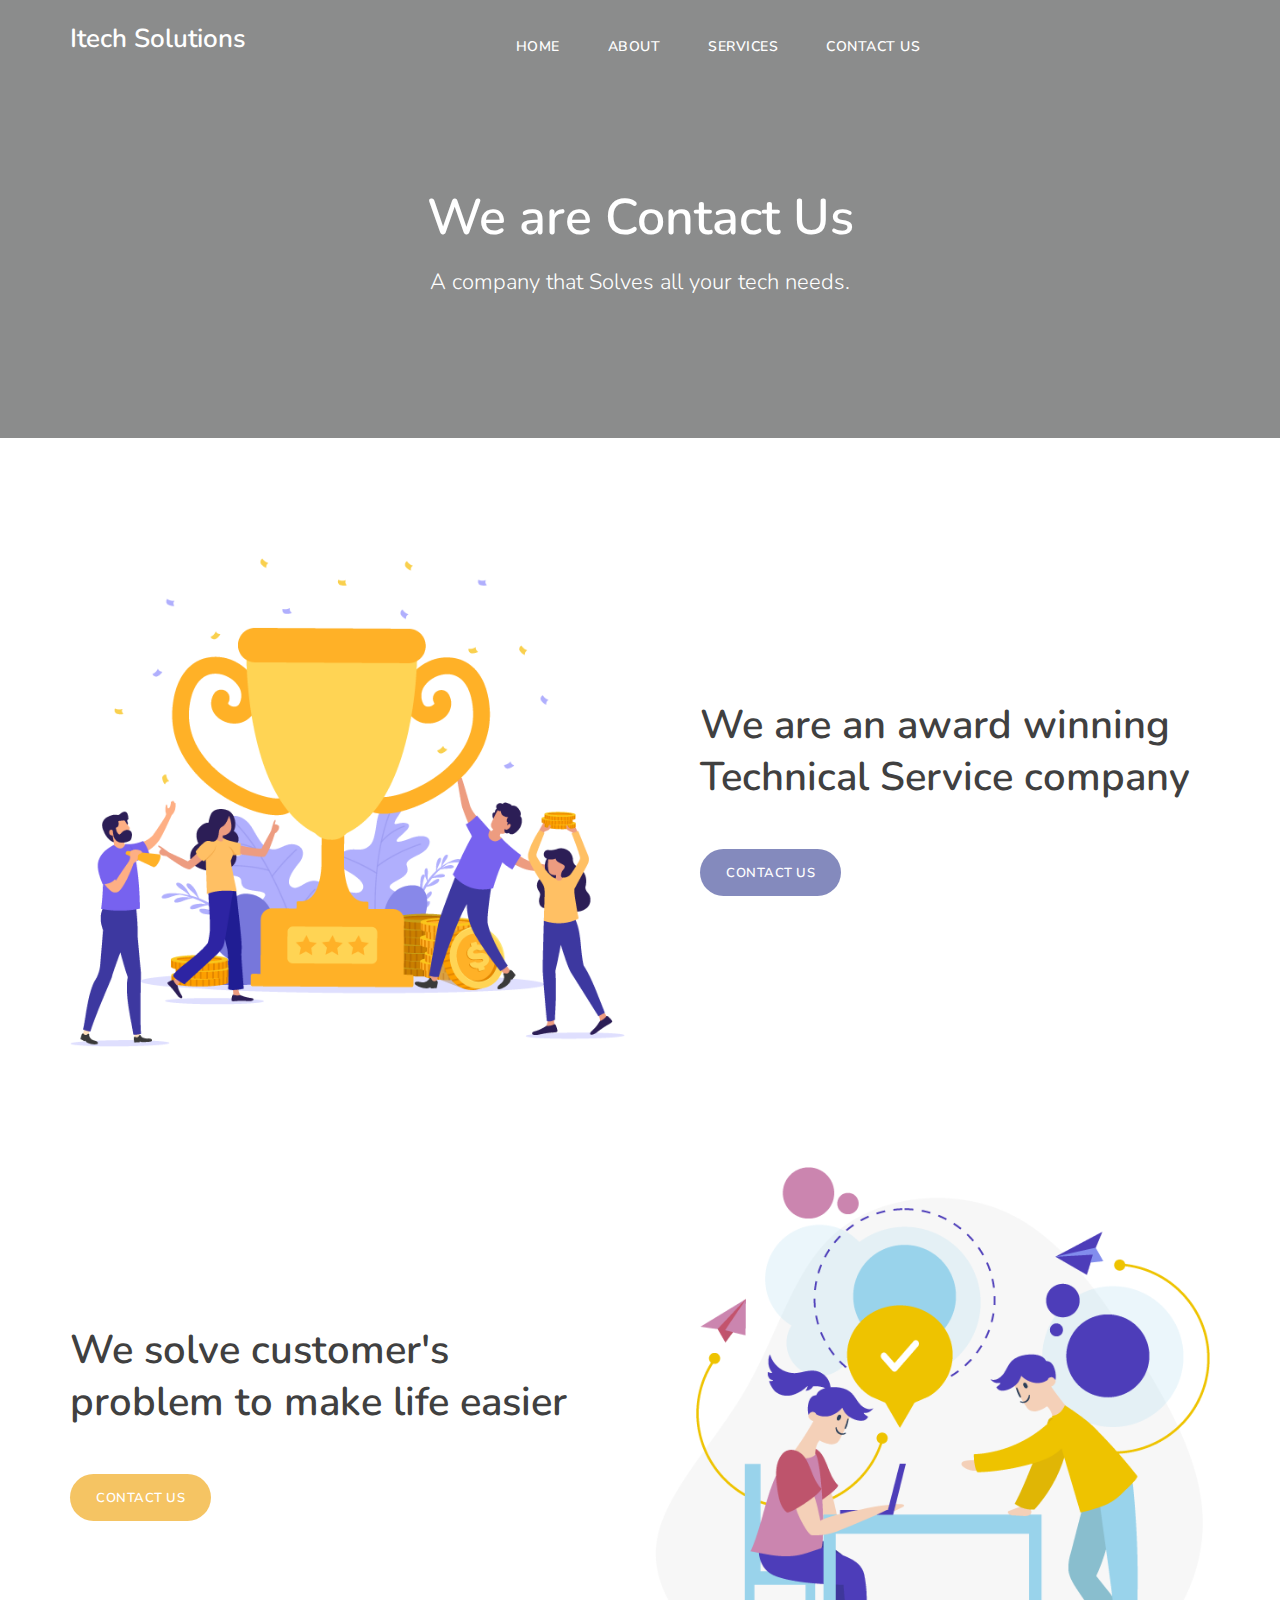
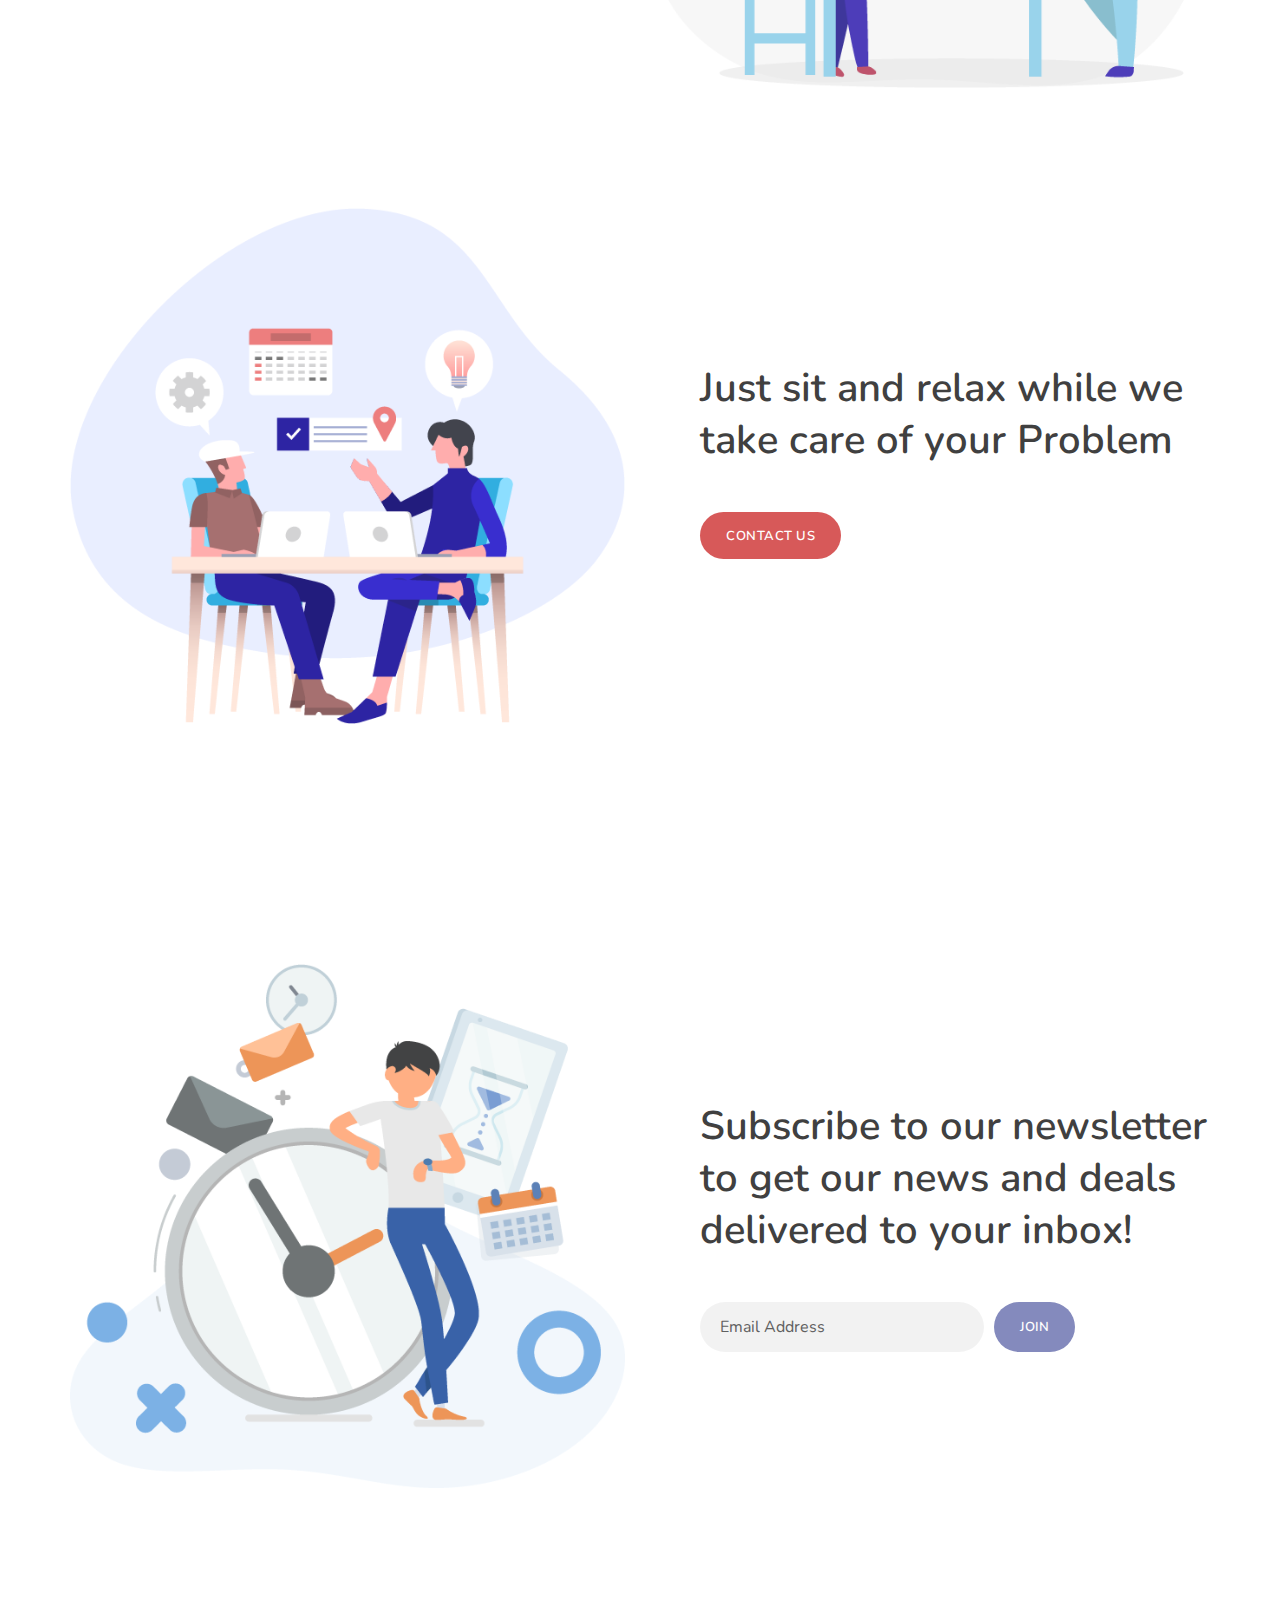
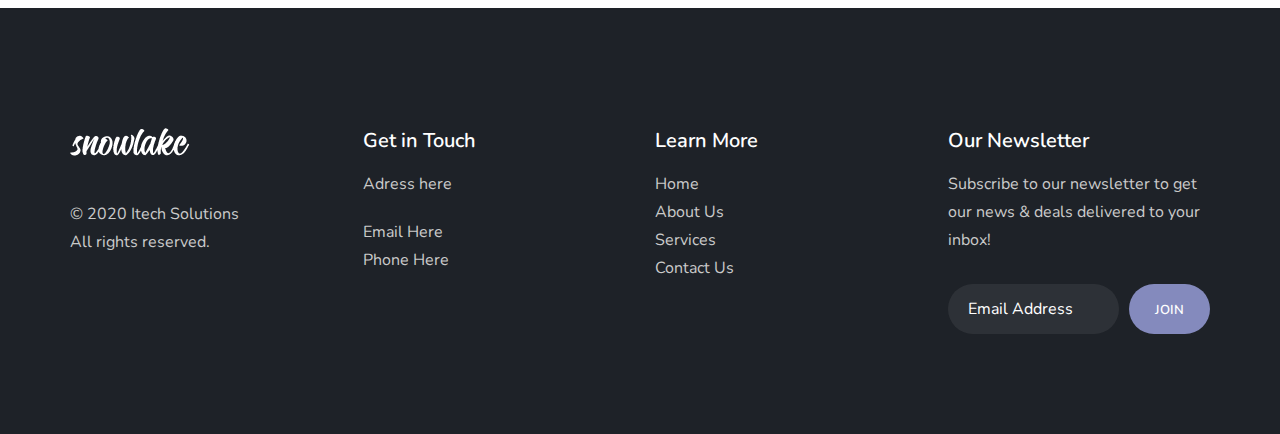
==== commit 53ef929c: "first demo" ====
--- a/about.html
+++ b/about.html
@@ -1,10 +1,11 @@
 <!DOCTYPE html>
 <html lang="en">
+
 <head>
   <meta charset="utf-8">
   <meta name="viewport" content="width=device-width, initial-scale=1.0">
   <link rel="shortcut icon" href="style/images/favicon.png">
-  <title>Snowlake</title>
+  <title>Itech Solutions</title>
   <link rel="stylesheet" type="text/css" href="style/css/bootstrap.min.css">
   <link rel="stylesheet" type="text/css" href="style/css/plugins.css">
   <link rel="stylesheet" type="text/css" href="style/revolution/css/settings.css">
@@ -13,340 +14,64 @@
   <link rel="stylesheet" type="text/css" href="style/type/type.css">
   <link rel="stylesheet" type="text/css" href="style.css">
   <link rel="stylesheet" type="text/css" href="style/css/color/purple.css">
+  <link href="https://fonts.googleapis.com/css?family=Nunito:300,300i,400,400i,600,600i,700,700i&display=swap"
+    rel="stylesheet">
+  <link rel="stylesheet" type="text/css" href="style/css/font/font2.css">
 </head>
+
 <body>
   <div class="content-wrapper">
-    <nav class="navbar absolute transparent inverse-text navbar-hover-opacity navbar-expand-lg">
-      <div class="container">
-        <div class="navbar-brand"><a href="index.html"><img src="#" srcset="style/images/logo.png 1x, style/images/logo@2x.png 2x" class="logo-dark" alt="" /><img src="#" srcset="style/images/logo-light.png 1x, style/images/logo-light@2x.png 2x" class="logo-light" alt="" /></a></div>
+    <nav class="navbar absolute transparent inverse-text navbar-hover-opacity nav-uppercase navbar-expand-lg">
+      <div class="container flex-row justify-content-center">
+        <div class="navbar-brand">
+          <!-- <a href="index.html"><img src="#"
+                srcset="style/images/logo.png 1x, style/images/logo@2x.png 2x" class="logo-dark" alt="" /><img src="#"
+                srcset="style/images/logo-light.png 1x, style/images/logo-light@2x.png 2x" class="logo-light"
+                alt="" /></a> -->
+          <h2><a href="./index.html">Itech Solutions</a></h2>
+        </div>
         <div class="navbar-other ml-auto order-lg-3">
           <ul class="navbar-nav flex-row align-items-center" data-sm-skip="true">
             <li class="nav-item">
-              <div class="navbar-hamburger d-lg-none d-xl-none ml-auto"><button class="hamburger animate plain" data-toggle="offcanvas-nav"><span></span></button></div>
+              <div class="navbar-hamburger d-lg-none d-xl-none ml-auto"><button class="hamburger animate plain"
+                  data-toggle="offcanvas-nav"><span></span></button></div>
             </li>
             <li class="dropdown search-dropdown position-static nav-item">
-              <a href="#" role="button" class="collapse-toggle" data-toggle="collapse" data-target=".search-dropdown-menu" aria-haspopup="true" aria-expanded="false"><i class="jam jam-search"></i></a>
+              <!-- <a href="#" role="button" class="collapse-toggle" data-toggle="collapse"
+                  data-target=".search-dropdown-menu" aria-haspopup="true" aria-expanded="false"><i
+                    class="jam jam-search"></i></a> -->
               <div class="dropdown-menu search-dropdown-menu w-100 collapse">
                 <div class="form-wrapper">
                   <form class="inverse-text">
                     <input type="text" class="form-control" placeholder="Search something">
                   </form>
                   <!-- /.search-form -->
-                  <i class="dropdown-close jam jam-close"></i>
+                  <!-- <i class="dropdown-close jam jam-close"></i> -->
                 </div>
                 <!-- /.form-wrapper -->
               </div>
             </li>
-            <li class="nav-item"><button class="plain" data-toggle="offcanvas-info"><i class="jam jam-info"></i></button></li>
+            <!-- <li class="nav-item"><button class="plain" data-toggle="offcanvas-info"><i
+                    class="jam jam-info"></i></button></li> -->
           </ul>
           <!-- /.navbar-nav -->
         </div>
         <!-- /.navbar-other -->
         <div class="navbar-collapse offcanvas-nav">
           <div class="offcanvas-header d-lg-none d-xl-none">
-            <a href="index.html"><img src="#" srcset="style/images/logo-light.png 1x, style/images/logo-light@2x.png 2x" alt="" /></a>
+            <a href="index.html"><img src="#" srcset="style/images/logo-light.png 1x, style/images/logo-light@2x.png 2x"
+                alt="" /></a>
             <button class="plain offcanvas-close offcanvas-nav-close"><i class="jam jam-close"></i></button>
           </div>
-          <ul class="navbar-nav ml-auto">
+          <ul class="navbar-nav mx-auto">
             <li class="nav-item"><a class="nav-link" href="index.html">Home</a>
-              <ul class="dropdown-menu mega-menu boxed list-view text-left">
-                <li class="mega-menu-content">
-                  <div class="row">
-                    <div class="col-lg-3">
-                      <ul class="list-unstyled">
-                        <li><a class="dropdown-item" href="index.html">Digital Startup</a></li>
-                        <li><a class="dropdown-item" href="index2.html">Saas Landing</a></li>
-                        <li><a class="dropdown-item" href="index3.html">SEO Agency</a></li>
-                        <li><a class="dropdown-item" href="index4.html">Modern Business</a></li>
-                        <li><a class="dropdown-item" href="index5.html">Design Agency</a></li>
-                        <li><a class="dropdown-item" href="index6.html">App Presentation</a></li>
-                        <li><a class="dropdown-item" href="index7.html">Creative Landing</a></li>
-                      </ul>
-                    </div>
-                    <!--/column -->
-                    <div class="col-lg-3">
-                      <ul class="list-unstyled">
-                        <li><a class="dropdown-item" href="index8.html">Marketing Startup</a></li>
-                        <li><a class="dropdown-item" href="index9.html">Digital Agency</a></li>
-                        <li><a class="dropdown-item" href="index10.html">Creative Business</a></li>
-                        <li><a class="dropdown-item" href="index11.html">Software Landing</a></li>
-                        <li><a class="dropdown-item" href="index12.html">App Landing</a></li>
-                        <li><a class="dropdown-item" href="index13.html">Creative Agency</a></li>
-                        <li><a class="dropdown-item" href="index14.html">Wedding Photography</a></li>
-                      </ul>
-                    </div>
-                    <!--/column -->
-                    <div class="col-lg-3">
-                      <ul class="list-unstyled">
-                        <li><a class="dropdown-item" href="index15.html">Food Photography</a></li>
-                        <li><a class="dropdown-item" href="index16.html">Creative Onepage</a></li>
-                        <li><a class="dropdown-item" href="index17.html">Marketing Company</a></li>
-                        <li><a class="dropdown-item" href="index18.html">Startup Business</a></li>
-                        <li><a class="dropdown-item" href="index19.html">Creative Resume</a></li>
-                        <li><a class="dropdown-item" href="index20.html">Digital Studio</a></li>
-                        <li><a class="dropdown-item" href="index21.html">Travel Blog</a></li>
-                      </ul>
-                    </div>
-                    <!--/column -->
-                    <div class="col-lg-3">
-                      <ul class="list-unstyled">
-                        <li><a class="dropdown-item" href="index22.html">Minimal Shop</a></li>
-                        <li><a class="dropdown-item" href="index23.html">Minimal Portfolio</a></li>
-                        <li><a class="dropdown-item" href="index24.html">Coming Soon</a></li>
-                        <li><a class="dropdown-item" href="index25.html">Personal Creative</a></li>
-                        <li><a class="dropdown-item" href="index26.html">Minimal Photography</a></li>
-                        <li><a class="dropdown-item" href="index27.html">Maintenance</a></li>
-                      </ul>
-                    </div>
-                    <!--/column -->
-                  </div>
-                  <!--/.row -->
-                </li>
-                <!--/.mega-menu-content-->
-              </ul>
               <!--/.dropdown-menu -->
             </li>
-            <li class="nav-item dropdown"><a class="nav-link dropdown-toggle" href="#!">Features</a>
-              <ul class="dropdown-menu">
-                <li class="dropdown"><a class="dropdown-item dropdown-toggle" href="#">Header</a>
-                  <ul class="dropdown-menu">
-                    <li class="nav-item"><a class="dropdown-item" href="header.html">Classic Header</a></li>
-                    <li class="nav-item"><a class="dropdown-item" href="header2.html">Classic Light Header</a></li>
-                    <li class="nav-item"><a class="dropdown-item" href="header3.html">Classic Dark Header</a></li>
-                    <li class="nav-item"><a class="dropdown-item" href="header4.html">Header with Topbar</a></li>
-                    <li class="nav-item"><a class="dropdown-item" href="header5.html">Wide Header</a></li>
-                    <li class="nav-item"><a class="dropdown-item" href="header6.html">Extended Header</a></li>
-                    <li class="nav-item"><a class="dropdown-item" href="header7.html">Fancy Light Header</a></li>
-                    <li class="nav-item"><a class="dropdown-item" href="header8.html">Fancy Dark Header</a></li>
-                    <li class="nav-item"><a class="dropdown-item" href="header9.html">Centered Header</a></li>
-                  </ul>
-                </li>
-                <li class="dropdown"><a class="dropdown-item dropdown-toggle" href="#">Footer</a>
-                  <ul class="dropdown-menu">
-                    <li class="nav-item"><a class="dropdown-item" href="footer.html">Footer with Details</a></li>
-                    <li class="nav-item"><a class="dropdown-item" href="footer2.html">Centered Footer</a></li>
-                    <li class="nav-item"><a class="dropdown-item" href="footer3.html">Simple Footer</a></li>
-                    <li class="nav-item"><a class="dropdown-item" href="footer4.html">Footer with Widgets</a></li>
-                    <li class="nav-item"><a class="dropdown-item" href="footer5.html">Minimalist Footer</a></li>
-                    <li class="nav-item"><a class="dropdown-item" href="footer6.html">Footer with Overflow</a></li>
-                    <li class="nav-item"><a class="dropdown-item" href="footer7.html">Footer with Background Image</a></li>
-                  </ul>
-                </li>
-                <li class="dropdown"><a class="dropdown-item dropdown-toggle" href="#">Page Title</a>
-                  <ul class="dropdown-menu">
-                    <li class="nav-item"><a class="dropdown-item" href="page-title.html">Page Title with Image</a></li>
-                    <li class="nav-item"><a class="dropdown-item" href="page-title2.html">Page Title with Breadcrumbs</a></li>
-                    <li class="nav-item"><a class="dropdown-item" href="page-title3.html">Page Title with Light Wrapper</a></li>
-                    <li class="nav-item"><a class="dropdown-item" href="page-title4.html">Page Title with Gray Wrapper</a></li>
-                    <li class="nav-item"><a class="dropdown-item" href="page-title5.html">Page Title with Dark Wrapper</a></li>
-                    <li class="nav-item"><a class="dropdown-item" href="page-title6.html">Page Title with Colored Wrapper</a></li>
-                    <li class="nav-item"><a class="dropdown-item" href="page-title7.html">Page Title with Gradient Wrapper</a></li>
-                    <li class="nav-item"><a class="dropdown-item" href="page-title8.html">Page Title with Video Wrapper</a></li>
-                  </ul>
-                </li>
-                <li class="dropdown"><a class="dropdown-item dropdown-toggle" href="#">Modal Popup</a>
-                  <ul class="dropdown-menu">
-                    <li class="nav-item"><a class="dropdown-item" href="modal-popup1.html">Subscription</a></li>
-                    <li class="nav-item"><a class="dropdown-item" href="modal-popup2.html">Subscription Alternative</a></li>
-                    <li class="nav-item"><a class="dropdown-item" href="modal-popup3.html">Sign Up</a></li>
-                    <li class="nav-item"><a class="dropdown-item" href="modal-popup4.html">Contact Form</a></li>
-                    <li class="nav-item"><a class="dropdown-item" href="modal-popup5.html">Cookie</a></li>
-                    <li class="nav-item"><a class="dropdown-item" href="modal-popup6.html">Sale</a></li>
-                  </ul>
-                </li>
-                <li class="nav-item dropdown"><a class="dropdown-item dropdown-toggle" href="#">Fonts</a>
-                  <ul class="dropdown-menu">
-                    <li class="nav-item"><a class="dropdown-item" href="font1.html">Jost</a></li>
-                    <li class="nav-item"><a class="dropdown-item" href="font2.html">Nunito</a></li>
-                    <li class="nav-item"><a class="dropdown-item" href="font3.html">DM Sans + Zilla Slab</a></li>
-                    <li class="nav-item"><a class="dropdown-item" href="font4.html">HK Grotesk</a></li>
-                    <li class="nav-item"><a class="dropdown-item" href="font5.html">Abhaya Libre</a></li>
-                  </ul>
-                </li>
-                <li class="nav-item dropdown"><a class="dropdown-item dropdown-toggle" href="#">Colors</a>
-                  <ul class="dropdown-menu">
-                    <li class="nav-item"><a class="dropdown-item" href="color1.html">Aqua</a></li>
-                    <li class="nav-item"><a class="dropdown-item" href="color2.html">Blue</a></li>
-                    <li class="nav-item"><a class="dropdown-item" href="color3.html">Brown</a></li>
-                    <li class="nav-item"><a class="dropdown-item" href="color4.html">Cobalt</a></li>
-                    <li class="nav-item"><a class="dropdown-item" href="color5.html">Green</a></li>
-                    <li class="nav-item"><a class="dropdown-item" href="color6.html">Hibiscus</a></li>
-                    <li class="nav-item"><a class="dropdown-item" href="color7.html">Leaf</a></li>
-                    <li class="nav-item"><a class="dropdown-item" href="color8.html">Meander</a></li>
-                    <li class="nav-item"><a class="dropdown-item" href="color9.html">Orange</a></li>
-                    <li class="nav-item"><a class="dropdown-item" href="color10.html">Pink</a></li>
-                    <li class="nav-item"><a class="dropdown-item" href="color11.html">Purple</a></li>
-                    <li class="nav-item"><a class="dropdown-item" href="color12.html">Red</a></li>
-                    <li class="nav-item"><a class="dropdown-item" href="color13.html">Rose</a></li>
-                    <li class="nav-item"><a class="dropdown-item" href="color14.html">Sky</a></li>
-                    <li class="nav-item"><a class="dropdown-item" href="color15.html">Teal</a></li>
-                    <li class="nav-item"><a class="dropdown-item" href="color16.html">Violet</a></li>
-                    <li class="nav-item"><a class="dropdown-item" href="color17.html">Yellow</a></li>
-                  </ul>
-                </li>
-                <li class="dropdown"><a class="dropdown-item dropdown-toggle" href="#">Onepage</a>
-                  <ul class="dropdown-menu">
-                    <li class="nav-item"><a class="dropdown-item" href="index16.html">Demo I</a></li>
-                    <li class="nav-item"><a class="dropdown-item" href="index19.html">Demo II</a></li>
-                  </ul>
-                </li>
-                <li class="nav-item"><a class="dropdown-item" href="box-layout.html">Box Layout</a></li>
-              </ul>
-            </li>
-            <li class="nav-item dropdown"><a class="nav-link dropdown-toggle" href="#!">Pages</a>
-              <ul class="dropdown-menu">
-                <li class="dropdown"><a class="dropdown-item dropdown-toggle" href="#">Services</a>
-                  <ul class="dropdown-menu">
-                    <li class="nav-item"><a class="dropdown-item" href="services.html">Services I</a></li>
-                    <li class="nav-item"><a class="dropdown-item" href="services2.html">Services II</a></li>
-                    <li class="nav-item"><a class="dropdown-item" href="services3.html">Services III</a></li>
-                    <li class="nav-item"><a class="dropdown-item" href="services4.html">Services IV</a></li>
-                    <li class="nav-item"><a class="dropdown-item" href="services5.html">Services V</a></li>
-                  </ul>
-                </li>
-                <li class="dropdown"><a class="dropdown-item dropdown-toggle" href="#">About</a>
-                  <ul class="dropdown-menu">
-                    <li class="nav-item"><a class="dropdown-item" href="about.html">About I</a></li>
-                    <li class="nav-item"><a class="dropdown-item" href="about2.html">About II</a></li>
-                    <li class="nav-item"><a class="dropdown-item" href="about3.html">About III</a></li>
-                    <li class="nav-item"><a class="dropdown-item" href="about4.html">About IV</a></li>
-                  </ul>
-                </li>
-                <li class="dropdown"><a class="dropdown-item dropdown-toggle" href="#">Shop</a>
-                  <ul class="dropdown-menu">
-                    <li class="nav-item"><a class="dropdown-item" href="shop.html">Shop</a></li>
-                    <li class="nav-item"><a class="dropdown-item" href="shop2.html">Shop with Sidebar</a></li>
-                    <li class="nav-item"><a class="dropdown-item" href="shop3.html">Shop with Left Sidebar</a></li>
-                    <li class="nav-item"><a class="dropdown-item" href="shop-product.html">Product Page</a></li>
-                    <li class="nav-item"><a class="dropdown-item" href="shop-cart.html">Shopping Cart</a></li>
-                    <li class="nav-item"><a class="dropdown-item" href="shop-checkout.html">Checkout</a></li>
-                  </ul>
-                </li>
-                <li class="dropdown"><a class="dropdown-item dropdown-toggle" href="#">Contact</a>
-                  <ul class="dropdown-menu">
-                    <li class="nav-item"><a class="dropdown-item" href="contact.html">Contact I</a></li>
-                    <li class="nav-item"><a class="dropdown-item" href="contact2.html">Contact II</a></li>
-                    <li class="nav-item"><a class="dropdown-item" href="contact3.html">Contact III</a></li>
-                    <li class="nav-item"><a class="dropdown-item" href="contact4.html">Contact IV</a></li>
-                  </ul>
-                </li>
-                <li><a class="dropdown-item" href="faq.html">FAQ</a></li>
-                <li><a class="dropdown-item" href="page-loading.html">Page Loading</a></li>
-                <li><a class="dropdown-item" href="scroll-animation.html">Scroll Animation</a></li>
-              </ul>
-            </li>
-            <li class="nav-item"><a class="nav-link" href="#!">Elements</a>
-              <ul class="dropdown-menu mega-menu boxed list-view text-left">
-                <li class="mega-menu-content">
-                  <div class="row">
-                    <div class="col-lg-3">
-                      <ul class="list-unstyled">
-                        <li><a href="accordion.html">Accordion</a></li>
-                        <li><a href="alerts.html">Alerts</a></li>
-                        <li><a href="animated-text.html">Animated Text</a></li>
-                        <li><a href="blockquote.html">Blockquote</a></li>
-                        <li><a href="buttons-badges.html">Buttons & Badges</a></li>
-                        <li><a href="call-to-action.html">Call to Action</a></li>
-                        <li><a href="carousel.html">Carousel</a></li>
-                        <li><a href="clients.html">Clients</a></li>
-                        <li><a href="countdown.html">Countdown</a></li>
-                        <li><a href="counter.html">Counter</a></li>
-                      </ul>
-                    </div>
-                    <!--/column -->
-                    <div class="col-lg-3">
-                      <ul class="list-unstyled">
-                        <li><a href="dividers.html">Dividers</a></li>
-                        <li><a href="dropcap.html">Dropcap</a></li>
-                        <li><a href="forms.html">Forms</a></li>
-                        <li><a href="icon-concept.html">Icons - Concept</a></li>
-                        <li><a href="icon-jam.html">Icons - Jam</a></li>
-                        <li><a href="icon-icofont.html">Icons - Icofont</a></li>
-                        <li><a href="icon-lineal.html">Icons - Lineal</a></li>
-                        <li><a href="icon-box.html">Icon Box</a></li>
-                        <li><a href="image-hover.html">Image Hover</a></li>
-                        <li><a href="image-mask.html">Image Mask</a></li>
-                      </ul>
-                    </div>
-                    <!--/column -->
-                    <div class="col-lg-3">
-                      <ul class="list-unstyled">
-                        <li><a href="lightbox.html">Lightbox</a></li>
-                        <li><a href="lists.html">Lists</a></li>
-                        <li><a href="player.html">Media Player</a></li>
-                        <li><a href="modal.html">Modal</a></li>
-                        <li><a href="pricing.html">Pricing Tables</a></li>
-                        <li><a href="process.html">Process Steps</a></li>
-                        <li><a href="progressbar.html">Progress Bar</a></li>
-                        <li><a href="animations.html">Scroll Animations</a></li>
-                        <li><a href="social-icons.html">Social Icons</a></li>
-                        <li><a href="tables.html">Tables</a></li>
-                      </ul>
-                    </div>
-                    <!--/column -->
-                    <div class="col-lg-3">
-                      <ul class="list-unstyled">
-                        <li><a href="tabs.html">Tabs</a></li>
-                        <li><a href="team.html">Team</a></li>
-                        <li><a href="testimonials.html">Testimonials</a></li>
-                        <li><a href="titles.html">Titles</a></li>
-                        <li><a href="toggle.html">Toggle</a></li>
-                        <li><a href="tooltip-popover.html">Tooltip & Popover</a></li>
-                        <li><a href="typography.html">Typography</a></li>
-                        <li><a href="video-popup.html">Video Popup</a></li>
-                        <li><a href="waves.html">Waves</a></li>
-                        <li><a href="wrappers.html">Wrappers</a></li>
-                      </ul>
-                    </div>
-                    <!--/column -->
-                  </div>
-                  <!--/.row -->
-                </li>
-                <!--/.mega-menu-content-->
-              </ul>
-              <!--/.dropdown-menu -->
-            </li>
-            <li class="nav-item dropdown"><a class="nav-link dropdown-toggle" href="#!">Portfolio</a>
-              <ul class="dropdown-menu">
-                <li><a class="dropdown-item" href="portfolio.html">Grid Portfolio</a></li>
-                <li><a class="dropdown-item" href="portfolio2.html">Grid Portfolio with Details</a></li>
-                <li><a class="dropdown-item" href="portfolio3.html">Masonry Portfolio</a></li>
-                <li><a class="dropdown-item" href="portfolio4.html">Masonry Portfolio with Details</a></li>
-                <li><a class="dropdown-item" href="portfolio5.html">Mosaic Portfolio</a></li>
-                <li><a class="dropdown-item" href="portfolio6.html">Fullscreen Grid Portfolio</a></li>
-                <li><a class="dropdown-item" href="portfolio7.html">Portfolio with Item Details</a></li>
-                <li><a class="dropdown-item" href="portfolio8.html">Box Portfolio with Item Details</a></li>
-                <li class="dropdown"><a class="dropdown-item dropdown-toggle" href="#">Portfolio Posts</a>
-                  <ul class="dropdown-menu">
-                    <li class="nav-item"><a class="dropdown-item" href="portfolio-post.html">Post with Multiple Images</a></li>
-                    <li class="nav-item"><a class="dropdown-item" href="portfolio-post2.html">Post with Slider</a></li>
-                    <li class="nav-item"><a class="dropdown-item" href="portfolio-post3.html">Post with Masonry Gallery</a></li>
-                    <li class="nav-item"><a class="dropdown-item" href="portfolio-post4.html">Post with Carousel</a></li>
-                    <li class="nav-item"><a class="dropdown-item" href="portfolio-post5.html">Post with Columns</a></li>
-                    <li class="nav-item"><a class="dropdown-item" href="portfolio-post6.html">Post with Video</a></li>
-                  </ul>
-                </li>
-              </ul>
-            </li>
-            <li class="nav-item dropdown"><a class="nav-link dropdown-toggle" href="#!">Blog</a>
-              <ul class="dropdown-menu">
-                <li><a class="dropdown-item" href="blog.html">Grid View</a></li>
-                <li><a class="dropdown-item" href="blog2.html">Grid View with Sidebar</a></li>
-                <li><a class="dropdown-item" href="blog3.html">Box Grid View</a></li>
-                <li><a class="dropdown-item" href="blog4.html">Box Grid View with Sidebar</a></li>
-                <li><a class="dropdown-item" href="blog5.html">Classic View</a></li>
-                <li><a class="dropdown-item" href="blog6.html">Classic View with Sidebar</a></li>
-                <li><a class="dropdown-item" href="blog7.html">Box Classic View</a></li>
-                <li><a class="dropdown-item" href="blog8.html">Box Classic View with Sidebar</a></li>
-                <li class="dropdown"><a class="dropdown-item dropdown-toggle" href="#">Blog Posts</a>
-                  <ul class="dropdown-menu">
-                    <li class="nav-item"><a class="dropdown-item" href="blog-post.html">Post No Sidebar</a></li>
-                    <li class="nav-item"><a class="dropdown-item" href="blog-post2.html">Post with Sidebar</a></li>
-                    <li class="nav-item"><a class="dropdown-item" href="blog-post3.html">Box Post No Sidebar </a></li>
-                    <li class="nav-item"><a class="dropdown-item" href="blog-post4.html">Box Post with Sidebar </a></li>
-                  </ul>
-                </li>
-              </ul>
+            <li class="nav-item"><a class="nav-link" href="./about.html">About</a>
+            </li>
+            <li class="nav-item"><a class="nav-link" href="./services.html">Services</a>
+            </li>
+            <li class="nav-item"><a class="nav-link" href="./contact.html">Contact Us</a>
             </li>
           </ul>
           <!-- /.navbar-nav -->
@@ -358,9 +83,11 @@
     <!-- /.navbar -->
     <div class="offcanvas-info inverse-text">
       <button class="plain offcanvas-close offcanvas-info-close"><i class="jam jam-close"></i></button>
-      <a href="index.html"><img src="#" srcset="style/images/logo-light.png 1x, style/images/logo-light@2x.png 2x" alt="" /></a>
+      <a href="index.html"><img src="#" srcset="style/images/logo-light.png 1x, style/images/logo-light@2x.png 2x"
+          alt="" /></a>
       <div class="space30"></div>
-      <p>Snowlake is a multi-concept and powerful site template contains rich layouts with possibility of unlimited combinations & beautiful elements.</p>
+      <p>Snowlake is a multi-concept and powerful site template contains rich layouts with possibility of unlimited
+        combinations & beautiful elements.</p>
       <div class="space20"></div>
       <div class="widget">
         <h5 class="widget-title">Contact Info</h5>
@@ -391,11 +118,12 @@
       <!-- /.widget -->
     </div>
     <!-- /.offcanvas-info -->
-    <div class="wrapper image-wrapper bg-image page-title-wrapper inverse-text" data-image-src="style/images/art/bg4.jpg">
+    <div class="wrapper image-wrapper bg-image page-title-wrapper inverse-text"
+      data-image-src="style/images/art/bg4.jpg">
       <div class="container inner text-center">
         <div class="space90"></div>
-        <h1 class="page-title">We are Snowlake</h1>
-        <p class="lead">A company turning ideas into beautiful things.</p>
+        <h1 class="page-title">We are Contact Us</h1>
+        <p class="lead">A company that Solves all your tech needs.</p>
       </div>
       <!-- /.container -->
     </div>
@@ -404,18 +132,23 @@
       <div class="container inner">
         <div class="row align-items-center">
           <div class="col-lg-6">
-            <figure><img src="#" srcset="style/images/concept/concept10.png 1x, style/images/concept/concept10@2x.png 2x" alt="" /></figure>
+            <figure><img src="#"
+                srcset="style/images/concept/concept10.png 1x, style/images/concept/concept10@2x.png 2x" alt="" />
+            </figure>
           </div>
           <!--/column -->
           <div class="space20 d-md-none"></div>
           <div class="space50 d-none d-md-block d-lg-none"></div>
           <div class="col-lg-6 pl-60 pl-md-15">
-            <h3 class="display-2">We are an award winning digital & branding company</h3>
+            <h3 class="display-2">We are an award winning Technical Service company</h3>
             <div class="space20"></div>
-            <p>Cum sociis natoque penatibus et magnis dis parturient montes, nascetur ridiculus mus. Cras justo odio, dapibus ac facilisis in, egestas eget quam. Praesent commodo cursus magna, vel scelerisque nisl consectetur et.</p>
-            <p>Praesent commodo cursus magna, vel scelerisque nisl consectetur et. Cras mattis consectetur purus sit amet. Duis mollis, est non commodo.</p>
+            <!-- <p>Cum sociis natoque penatibus et magnis dis parturient montes, nascetur ridiculus mus. Cras justo odio,
+              dapibus ac facilisis in, egestas eget quam. Praesent commodo cursus magna, vel scelerisque nisl
+              consectetur et.</p>
+            <p>Praesent commodo cursus magna, vel scelerisque nisl consectetur et. Cras mattis consectetur purus sit
+              amet. Duis mollis, est non commodo.</p> -->
             <div class="space10"></div>
-            <a href="#" class="btn btn-purple">More Details</a>
+            <a href="./contact.html" class="btn btn-purple">Contact Us</a>
           </div>
           <!--/column -->
         </div>
@@ -423,18 +156,23 @@
         <div class="space120"></div>
         <div class="row align-items-center">
           <div class="col-lg-6 order-lg-2">
-            <figure><img src="#" srcset="style/images/concept/concept9.png 1x, style/images/concept/concept9@2x.png 2x" alt="" /></figure>
+            <figure><img src="#" srcset="style/images/concept/concept9.png 1x, style/images/concept/concept9@2x.png 2x"
+                alt="" /></figure>
           </div>
           <!--/column -->
           <div class="space20 d-md-none"></div>
           <div class="space50 d-none d-md-block d-lg-none"></div>
           <div class="col-lg-6 pr-60 pr-md-15">
-            <h3 class="display-2">We bring solutions to make life easier for our customers</h3>
+            <h3 class="display-2">We solve customer's problem to make life easier</h3>
             <div class="space20"></div>
-            <p>Cum sociis natoque penatibus et magnis dis parturient montes, nascetur ridiculus mus. Cras justo odio, dapibus ac facilisis in, egestas eget quam. Praesent commodo cursus magna, vel scelerisque nisl consectetur et. Duis mollis, est non commodo luctus, nisi erat porttitor ligula, eget lacinia odio.</p>
-            <p>Aenean eu leo quam. Pellentesque ornare sem lacinia quam venenatis vestibulum. Curabitur blandit tempus porttitor. Nullam id dolor id nibh ultricies vehicula ut id elit. Aenean lacinia bibendum nulla sed consectetur.</p>
+            <!-- <p>Cum sociis natoque penatibus et magnis dis parturient montes, nascetur ridiculus mus. Cras justo odio,
+              dapibus ac facilisis in, egestas eget quam. Praesent commodo cursus magna, vel scelerisque nisl
+              consectetur et. Duis mollis, est non commodo luctus, nisi erat porttitor ligula, eget lacinia odio.</p>
+            <p>Aenean eu leo quam. Pellentesque ornare sem lacinia quam venenatis vestibulum. Curabitur blandit tempus
+              porttitor. Nullam id dolor id nibh ultricies vehicula ut id elit. Aenean lacinia bibendum nulla sed
+              consectetur.</p> -->
             <div class="space10"></div>
-            <a href="#" class="btn btn-yellow">More Details</a>
+            <a href="./contact.html" class="btn btn-yellow">Contact Us</a>
           </div>
           <!--/column -->
         </div>
@@ -442,18 +180,22 @@
         <div class="space120"></div>
         <div class="row align-items-center">
           <div class="col-lg-6">
-            <figure><img src="#" srcset="style/images/concept/concept5.png 1x, style/images/concept/concept5@2x.png 2x" alt="" /></figure>
+            <figure><img src="#" srcset="style/images/concept/concept5.png 1x, style/images/concept/concept5@2x.png 2x"
+                alt="" /></figure>
           </div>
           <!--/column -->
           <div class="space20 d-md-none"></div>
           <div class="space50 d-none d-md-block d-lg-none"></div>
           <div class="col-lg-6 pl-60 pl-md-15">
-            <h3 class="display-2">Just sit and relax while we take care of your business</h3>
+            <h3 class="display-2">Just sit and relax while we take care of your Problem</h3>
             <div class="space20"></div>
-            <p>Duis mollis, est non commodo luctus, nisi erat porttitor ligula, eget lacinia odio. Cum sociis natoque penatibus et magnis dis parturient montes, nascetur ridiculus mus. Cras justo odio, dapibus ac facilisis in egestas.</p>
-            <p>Praesent commodo cursus magna, vel scelerisque nisl consectetur et. Cras mattis consectetur purus sit amet. Praesent commodo cursus magna, vel scelerisque nisl consectetur et nascetur ridiculus.</p>
+            <!-- <p>Duis mollis, est non commodo luctus, nisi erat porttitor ligula, eget lacinia odio. Cum sociis natoque
+              penatibus et magnis dis parturient montes, nascetur ridiculus mus. Cras justo odio, dapibus ac facilisis
+              in egestas.</p>
+            <p>Praesent commodo cursus magna, vel scelerisque nisl consectetur et. Cras mattis consectetur purus sit
+              amet. Praesent commodo cursus magna, vel scelerisque nisl consectetur et nascetur ridiculus.</p> -->
             <div class="space10"></div>
-            <a href="#" class="btn btn-red">More Details</a>
+            <a href="./contact.html" class="btn btn-red">Contact Us</a>
           </div>
           <!--/column -->
         </div>
@@ -462,159 +204,17 @@
       <!-- /.container -->
     </div>
     <!-- /.wrapper -->
-    <div class="wrapper image-wrapper bg-image inverse-text" data-image-src="style/images/art/bg4.jpg">
-      <div class="container inner">
-        <div class="row">
-          <div class="col-md-10 offset-md-1">
-            <h3 class="display-2 text-center">Company Progress</h3>
-            <div class="space30"></div>
-            <div class="row text-center">
-              <div class="col-md-6 col-lg-3">
-                <div class="progressbar circle blue" data-value="75"></div>
-                <h5>New Visitors</h5>
-                <p>Maecenas faucibus mollis interdum. Aenean eu leo.</p>
-              </div>
-              <!-- /column -->
-              <div class="col-md-6 col-lg-3">
-                <div class="progressbar circle green" data-value="80"></div>
-                <h5>Social Media</h5>
-                <p>Maecenas sed diam eget risus varius blandit sit amet non.</p>
-              </div>
-              <!-- /column -->
-              <div class="space30 d-none d-md-block d-lg-none"></div>
-              <div class="col-md-6 col-lg-3">
-                <div class="progressbar circle red" data-value="60"></div>
-                <h5>Referrals</h5>
-                <p>Donec ullamcorper nulla non metus auctor fringilla.</p>
-              </div>
-              <!-- /column -->
-              <div class="col-md-6 col-lg-3">
-                <div class="progressbar circle yellow" data-value="90"></div>
-                <h5>Search Engines</h5>
-                <p>Aenean eu leo quam. Pellentesque ornare lacinia.</p>
-              </div>
-              <!-- /column -->
-            </div>
-            <!-- /.row -->
-          </div>
-          <!-- /column -->
-        </div>
-        <!-- /.row -->
-      </div>
-      <!-- /.container -->
-    </div>
-    <!-- /.wrapper -->
-    <div class="wrapper white-wrapper">
-      <div class="container inner text-center">
-        <h3 class="display-2">Here are 4 working steps to <br class="d-none d-lg-block" />organize our business projects.</h3>
-        <div class="space30"></div>
-        <div class="row gutter-60 d-flex align-items-center">
-          <div class="col-md-6 col-lg-3 order-lg-1">
-            <h4>1. Collect Ideas</h4>
-            <p>Nulla vitae elit libero, a pharetra augue. Fusce dapibus, tellus ac cursus commodo, tortor mauris.</p>
-            <div class="space20"></div>
-            <h4>2. Data Analysis</h4>
-            <p class="mb-0">Nulla vitae elit libero, a pharetra augue. Fusce dapibus, tellus ac cursus commodo, tortor mauris.</p>
-          </div>
-          <!--/column -->
-          <div class="col-lg-6 order-sm-first order-lg-2">
-            <figure><img src="#" srcset="style/images/concept/concept7.png 1x, style/images/concept/concept7@2x.png 2x" alt="" /></figure>
-            <div class="space50 d-none d-md-block d-lg-none"></div>
-          </div>
-          <!--/column -->
-          <div class="col-md-6 col-lg-3 order-lg-3">
-            <h4>3. Magic Touch</h4>
-            <p>Nulla vitae elit libero, a pharetra augue. Fusce dapibus, tellus ac cursus commodo, tortor mauris.</p>
-            <div class="space20"></div>
-            <h4>4. Finalize Product</h4>
-            <p class="mb-0">Nulla vitae elit libero, a pharetra augue. Fusce dapibus, tellus ac cursus commodo, tortor mauris.</p>
-          </div>
-          <!--/column -->
-        </div>
-        <!--/.row -->
-      </div>
-      <!-- /.container -->
-    </div>
-    <!-- /.wrapper -->
-    <div class="wrapper light-wrapper">
-      <div class="container inner">
-        <h3 class="display-2 text-center">Think unique, be unique. <br class="d-none d-lg-block" />Make a difference with Snowlake.</h3>
-        <div class="space30"></div>
-        <div class="grid-view">
-          <div class="carousel owl-carousel text-center" data-margin="60" data-dots="true" data-autoplay="false" data-autoplay-timeout="5000" data-responsive='{"0":{"items": "1"}, "768":{"items": "2"}, "992":{"items": "3"}}'>
-            <div class="item">
-              <figure class="img-blob blob1 mb-25"><img src="style/images/art/te1.jpg" style="width: 15rem" alt="" /></figure>
-              <h4 class="mb-15">Connor Gibson</h4>
-              <div class="meta">Financial Analyst</div>
-              <p>Nullam id dolor id nibh ultricies vehicula ut id elit. Cras mattis consectetur purus amet.</p>
-              <ul class="social social-s ml-auto">
-                <li><a href="#"><i class="jam jam-twitter"></i></a></li>
-                <li><a href="#"><i class="jam jam-facebook"></i></a></li>
-                <li><a href="#"><i class="jam jam-instagram"></i></a></li>
-              </ul>
-            </div>
-            <!-- /.item -->
-            <div class="item">
-              <figure class="img-blob blob1 mb-25"><img src="style/images/art/te2.jpg" style="width: 15rem" alt="" /></figure>
-              <h4 class="mb-15">Coriss Ambady</h4>
-              <div class="meta">Marketing Specialist</div>
-              <p>Nullam id dolor id nibh ultricies vehicula ut id elit. Cras mattis consectetur purus amet.</p>
-              <ul class="social social-s ml-auto">
-                <li><a href="#"><i class="jam jam-twitter"></i></a></li>
-                <li><a href="#"><i class="jam jam-facebook"></i></a></li>
-                <li><a href="#"><i class="jam jam-instagram"></i></a></li>
-              </ul>
-            </div>
-            <!-- /.item -->
-            <div class="item">
-              <figure class="img-blob blob1 mb-25"><img src="style/images/art/te3.jpg" style="width: 15rem" alt="" /></figure>
-              <h4 class="mb-15">Barclay Widerski</h4>
-              <div class="meta">Sales Manager</div>
-              <p>Nullam id dolor id nibh ultricies vehicula ut id elit. Cras mattis consectetur purus amet.</p>
-              <ul class="social social-s ml-auto">
-                <li><a href="#"><i class="jam jam-twitter"></i></a></li>
-                <li><a href="#"><i class="jam jam-facebook"></i></a></li>
-                <li><a href="#"><i class="jam jam-instagram"></i></a></li>
-              </ul>
-            </div>
-            <!-- /.item -->
-            <div class="item">
-              <figure class="img-blob blob1 mb-25"><img src="style/images/art/te4.jpg" style="width: 15rem" alt="" /></figure>
-              <h4 class="mb-15">Nicolas Brooten</h4>
-              <div class="meta">Investment Planner</div>
-              <p>Nullam id dolor id nibh ultricies vehicula ut id elit. Cras mattis consectetur purus amet.</p>
-              <ul class="social social-s ml-auto">
-                <li><a href="#"><i class="jam jam-twitter"></i></a></li>
-                <li><a href="#"><i class="jam jam-facebook"></i></a></li>
-                <li><a href="#"><i class="jam jam-instagram"></i></a></li>
-              </ul>
-            </div>
-            <!-- /.item -->
-            <div class="item">
-              <figure class="img-blob blob1 mb-25"><img src="style/images/art/te5.jpg" style="width: 15rem" alt="" /></figure>
-              <h4 class="mb-15">Jackie Sanders</h4>
-              <div class="meta">Sales Specialist</div>
-              <p>Nullam id dolor id nibh ultricies vehicula ut id elit. Cras mattis consectetur purus amet.</p>
-              <ul class="social social-s ml-auto">
-                <li><a href="#"><i class="jam jam-twitter"></i></a></li>
-                <li><a href="#"><i class="jam jam-facebook"></i></a></li>
-                <li><a href="#"><i class="jam jam-instagram"></i></a></li>
-              </ul>
-            </div>
-            <!-- /.item -->
-          </div>
-          <!-- /.owl-carousel -->
-        </div>
-        <!-- /.grid-view -->
-      </div>
-      <!-- /.container -->
-    </div>
+    <!-- /.wrapper -->
+    <!-- /.wrapper -->
+
     <!-- /.wrapper -->
     <div class="wrapper white-wrapper">
       <div class="container inner">
         <div class="row align-items-center">
           <div class="col-lg-6">
-            <figure><img src="#" srcset="style/images/concept/concept12.png 1x, style/images/concept/concept12@2x.png 2x" alt="" /></figure>
+            <figure><img src="#"
+                srcset="style/images/concept/concept12.png 1x, style/images/concept/concept12@2x.png 2x" alt="" />
+            </figure>
           </div>
           <!--/column -->
           <div class="space20 d-md-none"></div>
@@ -625,10 +225,15 @@
             <div class="row">
               <div class="col-md-9">
                 <div class="newsletter-wrapper">
-                  <form action="https://elemisfreebies.us20.list-manage.com/subscribe/post?u=aa4947f70a475ce162057838d&amp;id=b49ef47a9a" method="post" id="mc-embedded-subscribe-form" name="mc-embedded-subscribe-form" class="validate" target="_blank" novalidate>
+                  <form
+                    action="https://elemisfreebies.us20.list-manage.com/subscribe/post?u=aa4947f70a475ce162057838d&amp;id=b49ef47a9a"
+                    method="post" id="mc-embedded-subscribe-form" name="mc-embedded-subscribe-form" class="validate"
+                    target="_blank" novalidate>
                     <div id="mc_embed_signup_scroll" class="input-group">
-                      <input type="email" value="" name="EMAIL" class="email form-control mb-0 mr-2 mb-sm-0" id="mce-EMAIL" placeholder="Email Address" required>
-                      <button type="submit" name="subscribe" id="mc-embedded-subscribe" class="btn btn-rounded btn-default mr-0 mb-0 pull-right">Join</button>
+                      <input type="email" value="" name="EMAIL" class="email form-control mb-0 mr-2 mb-sm-0"
+                        id="mce-EMAIL" placeholder="Email Address" required>
+                      <button type="submit" name="subscribe" id="mc-embedded-subscribe"
+                        class="btn btn-rounded btn-default mr-0 mb-0 pull-right">Join</button>
                       <!-- real people should not fill this in and expect good things - do not remove this or risk form bot signups-->
                       <div style="position: absolute; left: -5000px;" aria-hidden="true">
                         <input type="text" name="b_ddc180777a163e0f9f66ee014_056957de28" tabindex="-1" value="">
@@ -653,80 +258,72 @@
     <footer class="dark-wrapper inverse-text">
       <div class="container inner">
         <div class="row">
-          <div class="col-md-12 col-lg-3 text-center text-lg-left">
-            <div class="widget"> <img src="#" srcset="style/images/logo-light.png 1x, style/images/logo-light@2x.png 2x" alt="" />
-              <div class="space20"></div>
-              <p>Snowlake is a multi-concept and powerful site template contains rich layouts with possibility of unlimited combinations & beautiful elements.</p>
+          <div class="col-md-4 col-lg-3">
+            <div class="widget">
+              <img src="#" srcset="style/images/logo-light.png 1x, style/images/logo-light@2x.png 2x" alt="" />
+              <div class="space40"></div>
+              <p>© 2020 Itech Solutions <br class="d-none d-lg-block" />All rights reserved.</p>
             </div>
             <!-- /.widget -->
           </div>
           <!-- /column -->
-          <div class="space30 d-lg-none d-xl-none"></div>
-          <div class="col-6 col-md-3 col-lg-2 offset-lg-1">
+          <div class="col-md-4 col-lg-3">
             <div class="widget">
-              <h5 class="widget-title">Need Help?</h5>
-              <ul class="list-unstyled mb-0">
-                <li><a href="#">Support</a></li>
-                <li><a href="#">Get Started</a></li>
-                <li><a href="#">Terms of Use</a></li>
-                <li><a href="#">Privacy Policy</a></li>
-                <li><a href="#">Contact Us</a></li>
+              <h3 class="widget-title">Get in Touch</h3>
+              <Address>Adress here</Address>
+              <!-- <address>Moonshine St.<br class="d-none d-lg-block" /> 14/05 Light City,<br class="d-none d-lg-block" />
+                London, United Kingdom</address> -->
+              <a href="mailto:first.last@email.com">Email Here</a><br /> Phone Here
+            </div>
+            <!-- /.widget -->
+          </div>
+          <!-- /column -->
+          <div class="col-md-4 col-lg-3">
+            <div class="widget">
+              <h3 class="widget-title">Learn More</h3>
+              <ul class="list-unstyled">
+                <li><a href="./index.html" class="nocolor">Home</a></li>
+                <li><a href="./about.html" class="nocolor">About Us</a></li>
+                <li><a href="./services.html" class="nocolor">Services</a></li>
+                <li><a href="./contact.html" class="nocolor">Contact Us</a></li>
               </ul>
             </div>
             <!-- /.widget -->
           </div>
           <!-- /column -->
-          <div class="col-6 col-md-3 col-lg-2">
+          <div class="space30 d-none d-md-block d-lg-none"></div>
+          <div class="col-md-12 col-lg-3">
             <div class="widget">
-              <h5 class="widget-title">Learn More</h5>
-              <ul class="list-unstyled mb-0">
-                <li><a href="#">About Us</a></li>
-                <li><a href="#">Our Story</a></li>
-                <li><a href="#">Projects</a></li>
-                <li><a href="#">Pricing</a></li>
-                <li><a href="#">Features</a></li>
-              </ul>
+              <h3 class="widget-title">Our Newsletter</h3>
+              <p>Subscribe to our newsletter to get our news & deals delivered to your inbox!</p>
+              <div class="space10"></div>
+              <div class="newsletter-wrapper">
+                <form
+                  action="https://elemisfreebies.us20.list-manage.com/subscribe/post?u=aa4947f70a475ce162057838d&amp;id=b49ef47a9a"
+                  method="post" id="mc-embedded-subscribe-form" name="mc-embedded-subscribe-form" class="validate"
+                  target="_blank" novalidate>
+                  <div id="mc_embed_signup_scroll" class="input-group">
+                    <input type="email" value="" name="EMAIL" class="email form-control mb-0 mr-2 mb-sm-0"
+                      id="mce-EMAIL" placeholder="Email Address" required>
+                    <button type="submit" name="subscribe" id="mc-embedded-subscribe"
+                      class="btn btn-rounded btn-default mr-0 mb-0 pull-right">Join</button>
+                    <!-- real people should not fill this in and expect good things - do not remove this or risk form bot signups-->
+                    <div style="position: absolute; left: -5000px;" aria-hidden="true">
+                      <input type="text" name="b_ddc180777a163e0f9f66ee014_056957de28" tabindex="-1" value="">
+                    </div>
+                    <div class="clearfix"></div>
+                  </div>
+                </form>
+              </div>
+              <!-- /.newsletter-wrapper -->
             </div>
             <!-- /.widget -->
           </div>
           <!-- /column -->
-          <div class="col-6 col-md-3 col-lg-2">
-            <div class="widget">
-              <h5 class="widget-title">Company</h5>
-              <ul class="list-unstyled mb-0">
-                <li><a href="#">Our Team</a></li>
-                <li><a href="#">Strategy</a></li>
-                <li><a href="#">Service</a></li>
-                <li><a href="#">Mission</a></li>
-                <li><a href="#">Process</a></li>
-              </ul>
-            </div>
-            <!-- /.widget -->
-          </div>
-          <!-- /column -->
-          <div class="col-6 col-md-3 col-lg-2">
-            <div class="widget">
-              <h5 class="widget-title">Contact</h5>
-              <address> Moonshine St. 14/05 Light City, London </address>
-              <a href="mailto:first.last@email.com">info@email.com</a><br /> +00 (123) 456 78 90
-            </div>
-            <!-- /.widget -->
-          </div>
-          <!-- /column -->
-        </div>
-        <!-- /.row -->
-      </div>
-      <!-- /.container -->
-      <div class="container inner pt-0 pb-40 d-flex align-items-center">
-        <p class="mb-0 mr-auto">© 2020 Snowlake. All rights reserved.</p>
-        <ul class="social social-mute social-s ml-auto">
-          <li><a href="#"><i class="jam jam-twitter"></i></a></li>
-          <li><a href="#"><i class="jam jam-facebook"></i></a></li>
-          <li><a href="#"><i class="jam jam-instagram"></i></a></li>
-          <li><a href="#"><i class="jam jam-vimeo"></i></a></li>
-          <li><a href="#"><i class="jam jam-youtube"></i></a></li>
-        </ul>
-      </div>
+        </div>
+        <!--/.row -->
+      </div>
+      <!-- /.container -->
     </footer>
   </div>
   <!-- /.content-wrapper -->
@@ -748,4 +345,5 @@
   <script src="style/js/plugins.js"></script>
   <script src="style/js/scripts.js"></script>
 </body>
+
 </html>--- a/style.css
+++ b/style.css
@@ -74,138 +74,138 @@
 *,
 *:before,
 *:after {
-    -webkit-box-sizing: border-box;
-    box-sizing: border-box;
+	-webkit-box-sizing: border-box;
+	box-sizing: border-box;
 }
 :focus {
-    outline: 0
+	outline: 0;
 }
 .fit-vids-style {
-    display: none
+	display: none;
 }
 iframe {
-    border: none
+	border: none;
 }
 .clearfix {
-    clear: both;
+	clear: both;
 }
 ::-moz-selection {
-    background: rgba(var(--rgb-default), 0.7);
-    color: var(--color-white);
+	background: rgba(var(--rgb-default), 0.7);
+	color: var(--color-white);
 }
 ::selection {
-    background: rgba(var(--rgb-default), 0.7);
-    color: var(--color-white);
+	background: rgba(var(--rgb-default), 0.7);
+	color: var(--color-white);
 }
 .bg-default ::-moz-selection {
-    background: var(--color-white);
-    color: #606060;
+	background: var(--color-white);
+	color: #606060;
 }
 .bg-default ::selection {
-    background: var(--color-white);
-    color: #606060;
+	background: var(--color-white);
+	color: #606060;
 }
 br {
-    line-height: 0;
+	line-height: 0;
 }
 button:focus {
-    outline: none !important;
+	outline: none !important;
 }
 /*-----------------------------------------------------------------------------------*/
 /*	02. GENERAL
 /*-----------------------------------------------------------------------------------*/
 html {
-    font-size: 20px;
+	font-size: 20px;
 }
 body {
-    -webkit-font-smoothing: antialiased;
-    -moz-osx-font-smoothing: grayscale;
-    font-family: 'Jost', sans-serif;
-    color: #606060;
-    font-size: 0.8rem;
-    background: #f9fafb;
-    overflow-x: hidden;
-    position: relative;
+	-webkit-font-smoothing: antialiased;
+	-moz-osx-font-smoothing: grayscale;
+	font-family: "Jost", sans-serif;
+	color: #606060;
+	font-size: 0.8rem;
+	background: #f9fafb;
+	overflow-x: hidden;
+	position: relative;
 }
 .container {
-    padding-right: 0;
-    padding-left: 0;
+	padding-right: 0;
+	padding-left: 0;
 }
 .container-fluid {
-    padding-left: 20px;
-    padding-right: 20px
+	padding-left: 20px;
+	padding-right: 20px;
 }
 .navbar .container-fluid {
-    padding-left: 30px;
-    padding-right: 30px
+	padding-left: 30px;
+	padding-right: 30px;
 }
 body,
 li,
 address {
-    line-height: 1.4rem;
+	line-height: 1.4rem;
 }
 input,
 button,
 select,
 textarea {
-    font-family: inherit;
-    font-weight: normal;
-    color: inherit;
+	font-family: inherit;
+	font-weight: normal;
+	color: inherit;
 }
 strong {
-    font-weight: bold;
+	font-weight: bold;
 }
 p {
-    margin: 0 0 1rem
+	margin: 0 0 1rem;
 }
 .hover {
-    transition: all 200ms ease-in-out;
+	transition: all 200ms ease-in-out;
 }
 a.hover {
-    -webkit-transition: border 150ms ease-in-out;
-    -o-transition: border 150ms ease-in-out;
-    transition: border 150ms ease-in-out;
-    padding-bottom: 0;
-    border-bottom: 1px solid transparent;
+	-webkit-transition: border 150ms ease-in-out;
+	-o-transition: border 150ms ease-in-out;
+	transition: border 150ms ease-in-out;
+	padding-bottom: 0;
+	border-bottom: 1px solid transparent;
 }
 a.hover:hover {
-    border-bottom: 1px solid var(--color-default);
-    -webkit-transition: border 150ms ease-in-out;
-    -o-transition: border 150ms ease-in-out;
-    transition: border 150ms ease-in-out;
+	border-bottom: 1px solid var(--color-default);
+	-webkit-transition: border 150ms ease-in-out;
+	-o-transition: border 150ms ease-in-out;
+	transition: border 150ms ease-in-out;
 }
 a {
-    color: var(--color-default);
-    -webkit-transition: all 200ms ease-in-out;
-    -o-transition: all 200ms ease-in-out;
-    transition: all 200ms ease-in-out;
+	color: var(--color-default);
+	-webkit-transition: all 200ms ease-in-out;
+	-o-transition: all 200ms ease-in-out;
+	transition: all 200ms ease-in-out;
 }
 .post-title a,
 a.nocolor {
-    color: inherit;
+	color: inherit;
 }
 a:hover,
 a:focus {
-    text-decoration: none;
-    color: var(--color-default);
+	text-decoration: none;
+	color: var(--color-default);
 }
 .font-weight-300 {
-    font-weight: 300;
+	font-weight: 300;
 }
 .font-weight-400 {
-    font-weight: 400;
+	font-weight: 400;
 }
 .font-weight-500 {
-    font-weight: 500;
+	font-weight: 500;
 }
 .font-weight-600 {
-    font-weight: 600;
+	font-weight: 600;
 }
 .font-weight-700 {
-    font-weight: 700;
+	font-weight: 700;
 }
 strong {
-    font-weight: 500;
+	font-weight: 500;
 }
 h1,
 h2,
@@ -213,321 +213,326 @@
 h4,
 h5,
 h6 {
-    margin-top: 0;
-    color: #404040;
-    font-weight: 500;
-    letter-spacing: normal;
-    margin-bottom: 0.8rem;
+	margin-top: 0;
+	color: #404040;
+	font-weight: 500;
+	letter-spacing: normal;
+	margin-bottom: 0.8rem;
 }
 h1,
 .h1 {
-    font-size: 1.4rem;
-    line-height: 1.7rem;
+	font-size: 1.4rem;
+	line-height: 1.7rem;
 }
 h2,
 .h2 {
-    font-size: 1.3rem;
-    line-height: 1.6rem;
+	font-size: 1.3rem;
+	line-height: 1.6rem;
 }
 h3,
 .h3 {
-    font-size: 1.2rem;
-    line-height: 1.5rem;
+	font-size: 1.2rem;
+	line-height: 1.5rem;
 }
 h4,
 .h4 {
-    font-size: 1.1rem;
-    line-height: 1.4rem;
+	font-size: 1.1rem;
+	line-height: 1.4rem;
 }
 h5,
 .h5 {
-    font-size: 1rem;
-    line-height: 1.3rem;
-    margin-bottom: 0.6rem;
+	font-size: 1rem;
+	line-height: 1.3rem;
+	margin-bottom: 0.6rem;
 }
 h6,
 .h6 {
-    font-size: 0.9rem;
-    line-height: 1.2rem;
-    margin-bottom: 0.6rem;
+	font-size: 0.9rem;
+	line-height: 1.2rem;
+	margin-bottom: 0.6rem;
 }
 h1.text-uppercase,
 .h1.text-uppercase {
-    font-size: 1.2rem;
-    line-height: 1.5rem;
+	font-size: 1.2rem;
+	line-height: 1.5rem;
 }
 h2.text-uppercase,
 .h2.text-uppercase {
-    font-size: 1.1rem;
-    line-height: 1.4rem;
+	font-size: 1.1rem;
+	line-height: 1.4rem;
 }
 h3.text-uppercase,
 .h3.text-uppercase {
-    font-size: 1rem;
-    line-height: 1.3rem;
+	font-size: 1rem;
+	line-height: 1.3rem;
 }
 h4.text-uppercase,
 .h4.text-uppercase {
-    font-size: 0.9rem;
-    line-height: 1.2rem;
+	font-size: 0.9rem;
+	line-height: 1.2rem;
 }
 h5.text-uppercase,
 .h5.text-uppercase {
-    font-size: 0.8rem;
-    line-height: 1.1rem;
+	font-size: 0.8rem;
+	line-height: 1.1rem;
 }
 h6.text-uppercase,
 .h6.text-uppercase {
-    font-size: 0.7rem;
-    line-height: 1rem;
+	font-size: 0.7rem;
+	line-height: 1rem;
 }
 .grid-view h2.post-title {
-    margin-bottom: 1rem;
-    font-size: 1.1rem;
-    line-height: 1.4rem;
+	margin-bottom: 1rem;
+	font-size: 1.1rem;
+	line-height: 1.4rem;
 }
 .classic-view h2.post-title,
 .caption-overlay h3 {
-    font-size: 1.4rem;
-    line-height: 1.7rem;
+	font-size: 1.4rem;
+	line-height: 1.7rem;
 }
 .widget-title {
-    font-size: 1rem;
-    line-height: 1.3rem;
+	font-size: 1rem;
+	line-height: 1.3rem;
 }
 .section-title {
-    font-size: 1.5rem;
-    line-height: 1.8rem;
-    margin-bottom: 1rem;
+	font-size: 1.5rem;
+	line-height: 1.8rem;
+	margin-bottom: 1rem;
 }
 .section-title.larger {
-    font-size: 1.8rem;
-    line-height: 2.1rem;
+	font-size: 1.8rem;
+	line-height: 2.1rem;
 }
 .section-title.text-uppercase {
-    font-size: 0.9rem;
-    line-height: 1.2rem;
-    margin-bottom: 1rem;
+	font-size: 0.9rem;
+	line-height: 1.2rem;
+	margin-bottom: 1rem;
 }
 .section-title.larger.text-uppercase {
-    font-size: 1.2rem;
-    line-height: 1.5rem;
+	font-size: 1.2rem;
+	line-height: 1.5rem;
 }
 .title-color {
-    font-size: 0.8rem;
-    line-height: 1.1rem;
-    margin-bottom: 1.05rem;
-    text-transform: uppercase;
+	font-size: 0.8rem;
+	line-height: 1.1rem;
+	margin-bottom: 1.05rem;
+	text-transform: uppercase;
 }
 .title-bg {
-    font-size: 0.55rem;
-    line-height: 1rem;
-    letter-spacing: 0.025rem;
-    text-transform: uppercase;
-    display: inline-block;
-    border-radius: 10rem;
-    padding: 0.35rem 0.7rem 0.3rem;
+	font-size: 0.55rem;
+	line-height: 1rem;
+	letter-spacing: 0.025rem;
+	text-transform: uppercase;
+	display: inline-block;
+	border-radius: 10rem;
+	padding: 0.35rem 0.7rem 0.3rem;
 }
 .page-title {
-    font-size: 2.5rem;
-    line-height: 2.8rem;
-    margin-bottom: 1rem;
+	font-size: 2.5rem;
+	line-height: 2.8rem;
+	margin-bottom: 1rem;
 }
 .hero {
-    font-size: 3rem;
-    line-height: 3.6rem;
-    font-weight: 500;
+	font-size: 3rem;
+	line-height: 3.6rem;
+	font-weight: 500;
 }
 .display-1 {
-    font-size: 2.5rem;
-    line-height: 3.1rem;
-    font-weight: 500;
+	font-size: 2.5rem;
+	line-height: 3.1rem;
+	font-weight: 500;
 }
 .display-2 {
-    font-size: 2rem;
-    line-height: 2.6rem;
-    font-weight: 500;
+	font-size: 2rem;
+	line-height: 2.6rem;
+	font-weight: 500;
 }
 .display-3 {
-    font-size: 1.6rem;
-    line-height: 2.2rem;
-    font-weight: normal;
+	font-size: 1.6rem;
+	line-height: 2.2rem;
+	font-weight: normal;
 }
 .display-4 {
-    font-size: 1.5rem;
-    line-height: 2rem;
-    font-weight: 300;
+	font-size: 1.5rem;
+	line-height: 2rem;
+	font-weight: 300;
 }
 .lead {
-    font-size: 1rem;
-    line-height: 1.5rem;
+	font-size: 1rem;
+	line-height: 1.5rem;
 }
 .page-title-wrapper .lead {
-    font-size: 1.1rem;
-    line-height: 1.6rem;
+	font-size: 1.1rem;
+	line-height: 1.6rem;
 }
 .lead.larger {
-    font-size: 1.2rem;
-    line-height: 1.7rem;
+	font-size: 1.2rem;
+	line-height: 1.7rem;
 }
 .text-muted {
-    color: #808080 !important;
+	color: #808080 !important;
 }
 .inner {
-    padding-top: 6rem;
-    padding-bottom: 6rem;
+	padding-top: 6rem;
+	padding-bottom: 6rem;
 }
 footer .inner {
-    padding-bottom: 5rem;
+	padding-bottom: 5rem;
 }
 .page-title-wrapper .inner {
-    padding-top: 5rem;
-    padding-bottom: 0;
+	padding-top: 5rem;
+	padding-bottom: 0;
 }
 .page-title-wrapper.image-wrapper .inner {
-    padding-bottom: 6rem;
+	padding-bottom: 6rem;
 }
 .google-map iframe {
-    display: block;
+	display: block;
 }
 .google-map.map-full {
-    height: 100%;
+	height: 100%;
 }
 #wave {
-    margin: 0;
+	margin: 0;
 }
 canvas {
-    vertical-align: bottom;
+	vertical-align: bottom;
 }
 .divider svg {
-    vertical-align: bottom;
+	vertical-align: bottom;
 }
 .pointer-none {
-    pointer-events: none;
+	pointer-events: none;
 }
 /*-----------------------------------------------------------------------------------*/
 /*	03. NAVBAR
 /*-----------------------------------------------------------------------------------*/
 .navbar {
-    z-index: 1008;
-    width: 100%;
-    padding: 0;
+	z-index: 1008;
+	width: 100%;
+	padding: 0;
 }
 .navbar.fixed.banner--stick,
 .navbar.shadow:not(.fixed):not(.banner--stick) {
-    box-shadow: 0px 0px 10px rgba(0, 0, 0, 0.04)
+	box-shadow: 0px 0px 10px rgba(0, 0, 0, 0.04);
+	color: #000000;
+}
+.navbar.fixed.banner--stick h2 a {
+	color: #000000;
+	margin-top: 25px;
 }
 .navbar-nav,
 .navbar-nav * {
-    line-height: 1;
+	line-height: 1;
 }
 .navbar .container {
-    position: relative;
+	position: relative;
 }
 .navbar.absolute {
-    position: absolute;
+	position: absolute;
 }
 .navbar.navbar-bg-light {
-    background: var(--color-white) !important;
+	background: var(--color-white) !important;
 }
 .navbar .navbar-brand {
-    padding-top: 0;
-    padding-bottom: 0;
-    margin: 0;
+	padding-top: 0;
+	padding-bottom: 0;
+	margin: 0;
 }
 .navbar .navbar-brand a {
-    color: #303030;
+	color: #fff;
 }
 .navbar-brand img {
-    -webkit-transition: all 0.3s;
-    -o-transition: all 0.3s;
-    transition: all 0.3s;
-    -webkit-transform: translateZ();
-    height: auto;
-    width: auto;
-    max-width: none;
-}
-@media all and (-webkit-min-device-pixel-ratio: 0) and (min-resolution: .001dpcm) {
-    .navbar-brand img {
-        image-rendering: -webkit-optimize-contrast;
-    }
+	-webkit-transition: all 0.3s;
+	-o-transition: all 0.3s;
+	transition: all 0.3s;
+	-webkit-transform: translateZ();
+	height: auto;
+	width: auto;
+	max-width: none;
+}
+@media all and (-webkit-min-device-pixel-ratio: 0) and (min-resolution: 0.001dpcm) {
+	.navbar-brand img {
+		image-rendering: -webkit-optimize-contrast;
+	}
 }
 .navbar.transparent .logo-dark {
-    display: none;
+	display: none;
 }
 .navbar.fixed.transparent .logo-light {
-    display: none;
+	display: none;
 }
 .navbar.fixed.transparent .logo-dark {
-    display: inline-block;
+	display: inline-block;
 }
 .nav-fill .nav-item {
-    text-align: left;
-}
-.nav-fill>.nav-item {
-    text-align: center;
+	text-align: left;
+}
+.nav-fill > .nav-item {
+	text-align: center;
 }
 .navbar-nav .nav-link {
-    color: #303030;
+	color: #303030;
 }
 .navbar-nav .nav-link,
 .dropdown-item,
 .mega-menu-content a {
-    font-size: 0.85rem;
-    font-weight: 500;
+	font-size: 0.85rem;
+	font-weight: 500;
 }
 .nav-uppercase .navbar-nav .nav-link {
-    font-size: 0.7rem;
-    text-transform: uppercase;
-    letter-spacing: 0.5px;
+	font-size: 0.7rem;
+	text-transform: uppercase;
+	letter-spacing: 0.5px;
 }
 .dropdown-menu {
-    min-width: 170px;
-    padding: 0;
-    margin: 0;
-    background: #1e2228;
-    border: 0;
-    border-radius: 0;
-    border-bottom-left-radius: 0.2rem;
-    border-bottom-right-radius: 0.2rem;
+	min-width: 170px;
+	padding: 0;
+	margin: 0;
+	background: #1e2228;
+	border: 0;
+	border-radius: 0;
+	border-bottom-left-radius: 0.2rem;
+	border-bottom-right-radius: 0.2rem;
 }
 .dropdown-menu .dropdown-menu {
-    border-radius: 0.2rem;
+	border-radius: 0.2rem;
 }
 .navbar.extended:not(.banner--clone) .dropdown-menu,
 .navbar.transparent:not(.banner--clone) .dropdown-menu {
-    border-top-left-radius: 0.2rem;
-    border-top-right-radius: 0.2rem;
+	border-top-left-radius: 0.2rem;
+	border-top-right-radius: 0.2rem;
 }
 .dropdown-menu .nav-item,
 .mega-menu-content li {
-    line-height: 1;
+	line-height: 1;
 }
 .dropdown-item,
 .mega-menu-content a {
-    padding: 0.6rem 1.2rem;
+	padding: 0.6rem 1.2rem;
 }
 .mega-menu-content a {
-    padding-left: 0;
-    padding-right: 0;
-    display: block;
+	padding-left: 0;
+	padding-right: 0;
+	display: block;
 }
 .mega-menu-content .icon-list i {
-    font-size: 0.7rem;
-    width: 1.1rem;
+	font-size: 0.7rem;
+	width: 1.1rem;
 }
 .mega-menu-content a:hover {
-    color: var(--color-white);
+	color: var(--color-white);
 }
 .dropdown-item.active {
-    background: none;
-    color: inherit;
+	background: none;
+	color: inherit;
 }
 .dropdown-item:focus,
 .dropdown-item:hover,
 .dropdown-item.highlighted {
-    background: none !important;
-    border-top-color: transparent;
+	background: none !important;
+	border-top-color: transparent;
 }
 .dropdown-menu,
 .dropdown-item,
@@ -536,1515 +541,1519 @@
 .dropdown-item:focus,
 .mega-menu-content a:hover,
 .mega-menu-content a:focus {
-    color: var(--color-white);
+	color: var(--color-white);
 }
 .dropdown-toggle::after {
-    display: none;
+	display: none;
 }
 .navbar-nav:not(.sm-collapsible) .dropdown-item.has-submenu {
-    padding-right: 2rem;
+	padding-right: 2rem;
 }
 .navbar-other .nav-item a:not(.btn),
 .navbar-other .nav-item button {
-    color: #303030;
-    cursor: pointer;
-    transition: all 200ms ease-in-out;
-}
-.navbar-other .nav-item+.nav-item {
-    padding-left: 0.8rem;
-}
-.navbar-other .nav-item+.nav-item.search-dropdown {
-    padding-left: 1rem !important;
+	color: #303030;
+	cursor: pointer;
+	transition: all 200ms ease-in-out;
+}
+.navbar-other .nav-item + .nav-item {
+	padding-left: 0.8rem;
+}
+.navbar-other .nav-item + .nav-item.search-dropdown {
+	padding-left: 1rem !important;
 }
 abbr[title],
 acronym[title] {
-    cursor: help !important;
-    text-decoration: none !important;
+	cursor: help !important;
+	text-decoration: none !important;
 }
 .navbar:not(.extended) .topbar {
-    font-size: 0.75rem;
-    padding: 0.15rem 0;
+	font-size: 0.75rem;
+	padding: 0.15rem 0;
 }
 /*-----------------------------------------------------------------------------------*/
 /*	04. STICKY HEADER
 /*-----------------------------------------------------------------------------------*/
 .navbar.fixed {
-    margin: 0;
-    width: 100%;
+	margin: 0;
+	width: 100%;
 }
 .banner--clone {
-    position: fixed !important;
-    z-index: 1008;
-    top: 0;
-    left: 0;
-    -webkit-transform: translateY(-100%);
-    -ms-transform: translateY(-100%);
-    transform: translateY(-100%);
-    -webkit-transition: all 300ms ease-in-out;
-    -o-transition: all 300ms ease-in-out;
-    transition: all 300ms ease-in-out;
+	position: fixed !important;
+	z-index: 1008;
+	top: 0;
+	left: 0;
+	-webkit-transform: translateY(-100%);
+	-ms-transform: translateY(-100%);
+	transform: translateY(-100%);
+	-webkit-transition: all 300ms ease-in-out;
+	-o-transition: all 300ms ease-in-out;
+	transition: all 300ms ease-in-out;
 }
 .banner--clone:not(.banner--stick) .dropdown-menu.search-dropdown-menu {
-    display: none !important;
+	display: none !important;
 }
 .banner--stick {
-    -webkit-transform: translateY(0%);
-    -ms-transform: translateY(0%);
-    transform: translateY(0%);
-    background: rgba(var(--rgb-white), 0.95);
+	-webkit-transform: translateY(0%);
+	-ms-transform: translateY(0%);
+	transform: translateY(0%);
+	background: rgba(var(--rgb-white), 0.95);
 }
 .banner--stick.bg-white {
-    background: rgba(var(--rgb-white), 0.95) !important;
+	background: rgba(var(--rgb-white), 0.95) !important;
 }
 .banner--stick.navbar-fancy-dark {
-    background: #242930 !important;
-    box-shadow: none !important;
+	background: #242930 !important;
+	box-shadow: none !important;
 }
 .navbar.fixed:not(.extended) .topbar {
-    display: none !important;
+	display: none !important;
 }
 .navbar.fixed .navbar-collapse,
 .navbar.fixed.navbar-fancy .container.bg-white {
-    background: none !important;
-    box-shadow: none !important;
+	background: none !important;
+	box-shadow: none !important;
 }
 /*-----------------------------------------------------------------------------------*/
 /*	05. MEGA MENU
 /*-----------------------------------------------------------------------------------*/
 .navbar-nav,
-.navbar-nav>li.mega-menu {
-    position: static !important;
-}
-.navbar-nav>li>ul.mega-menu {
-    margin-left: 0 !important;
-    right: 0 !important;
-    width: auto !important;
-    max-width: none !important;
+.navbar-nav > li.mega-menu {
+	position: static !important;
+}
+.navbar-nav > li > ul.mega-menu {
+	margin-left: 0 !important;
+	right: 0 !important;
+	width: auto !important;
+	max-width: none !important;
 }
 /*-----------------------------------------------------------------------------------*/
 /*	06. HAMBURGER MENU ICON
 /*-----------------------------------------------------------------------------------*/
 button.plain {
-    cursor: pointer;
-    transition: transform .2s ease-in-out;
-    -moz-transition: transform .2s ease-in-out;
-    -webkit-transition: transform .2s ease-in-out;
-    vertical-align: middle;
-    border: 0 none;
-    background: none;
-    padding: 0;
-    margin: 0;
+	cursor: pointer;
+	transition: transform 0.2s ease-in-out;
+	-moz-transition: transform 0.2s ease-in-out;
+	-webkit-transition: transform 0.2s ease-in-out;
+	vertical-align: middle;
+	border: 0 none;
+	background: none;
+	padding: 0;
+	margin: 0;
 }
 button.plain::-moz-focus-inner {
-    padding: 0;
-    border: 0 none;
+	padding: 0;
+	border: 0 none;
 }
 button.plain:focus {
-    outline: 0;
+	outline: 0;
 }
 button.hamburger {
-    display: inline-block;
-    width: 24px;
-    height: 22px;
-    padding: 1px 0 0 0;
+	display: inline-block;
+	width: 24px;
+	height: 22px;
+	padding: 1px 0 0 0;
 }
 button.hamburger:before,
 button.hamburger:after {
-    content: "";
+	content: "";
 }
 button.hamburger:before,
 button.hamburger span,
 button.hamburger:after {
-    display: block;
-    width: 100%;
-    height: 3px;
-    margin: 0 0 5px;
-    transition: transform .2s ease-in-out;
-    -moz-transition: transform .2s ease-in-out;
-    -webkit-transition: transform .2s ease-in-out;
-    background: #303030;
+	display: block;
+	width: 100%;
+	height: 3px;
+	margin: 0 0 5px;
+	transition: transform 0.2s ease-in-out;
+	-moz-transition: transform 0.2s ease-in-out;
+	-webkit-transition: transform 0.2s ease-in-out;
+	background: #303030;
 }
 .inverse-text:not(.fixed) button.hamburger:before,
 .inverse-text:not(.fixed) button.hamburger span,
 .inverse-text:not(.fixed) button.hamburger:after {
-    background: var(--color-white);
+	background: var(--color-white);
 }
 button.hamburger.animate.active span {
-    transform: scale(0);
-    -moz-transform: scale(0);
-    -webkit-transform: scale(0);
+	transform: scale(0);
+	-moz-transform: scale(0);
+	-webkit-transform: scale(0);
 }
 button.hamburger.animate.active:before {
-    transform: translateY(8px) rotate(45deg);
-    -moz-transform: translateY(8px) rotate(45deg);
-    -webkit-transform: translateY(8px) rotate(45deg);
+	transform: translateY(8px) rotate(45deg);
+	-moz-transform: translateY(8px) rotate(45deg);
+	-webkit-transform: translateY(8px) rotate(45deg);
 }
 button.hamburger.animate.active:after {
-    transform: translateY(-8px) rotate(-45deg);
-    -moz-transform: translateY(-8px) rotate(-45deg);
-    -webkit-transform: translateY(-8px) rotate(-45deg);
+	transform: translateY(-8px) rotate(-45deg);
+	-moz-transform: translateY(-8px) rotate(-45deg);
+	-webkit-transform: translateY(-8px) rotate(-45deg);
 }
 /*-----------------------------------------------------------------------------------*/
 /*	07. OFFCANVAS
 /*-----------------------------------------------------------------------------------*/
 .offcanvas-info {
-    position: fixed;
-    top: 0;
-    bottom: 0;
-    left: auto;
-    right: -300px;
-    width: 300px;
-    padding-top: 3rem;
-    padding-right: 1.5rem;
-    padding-left: 1.5rem;
-    overflow-y: auto;
-    visibility: hidden;
-    background: #1e2228;
-    transition-timing-function: ease-in-out;
-    transition-duration: .3s;
-    transition-property: right, visibility;
-    z-index: 1041;
-    align-items: start;
-    -moz-background-clip: padding;
-    -webkit-background-clip: padding;
-    background-clip: padding-box;
+	position: fixed;
+	top: 0;
+	bottom: 0;
+	left: auto;
+	right: -300px;
+	width: 300px;
+	padding-top: 3rem;
+	padding-right: 1.5rem;
+	padding-left: 1.5rem;
+	overflow-y: auto;
+	visibility: hidden;
+	background: #1e2228;
+	transition-timing-function: ease-in-out;
+	transition-duration: 0.3s;
+	transition-property: right, visibility;
+	z-index: 1041;
+	align-items: start;
+	-moz-background-clip: padding;
+	-webkit-background-clip: padding;
+	background-clip: padding-box;
 }
 .offcanvas-info.open {
-    right: 0;
-    visibility: visible;
+	right: 0;
+	visibility: visible;
 }
 .offcanvas-close {
-    position: absolute;
-    top: 0.5rem;
-    left: 0.8rem;
-    cursor: pointer;
-    color: var(--color-white);
-    font-size: 1.2rem;
-    transition: all 200ms ease-in-out !important;
+	position: absolute;
+	top: 0.5rem;
+	left: 0.8rem;
+	cursor: pointer;
+	color: var(--color-white);
+	font-size: 1.2rem;
+	transition: all 200ms ease-in-out !important;
 }
 .offcanvas-nav-close {
-    left: auto;
-    right: 0.5rem;
+	left: auto;
+	right: 0.5rem;
 }
 .offcanvas-header {
-    padding: 3rem 0 2rem;
+	padding: 3rem 0 2rem;
 }
 .offcanvas-header img {
-    max-width: 100%;
-    height: auto;
+	max-width: 100%;
+	height: auto;
 }
 .offcanvas-info .widget {
-    margin-bottom: 2rem;
+	margin-bottom: 2rem;
 }
 /*-----------------------------------------------------------------------------------*/
 /*	08. SEARCH
 /*-----------------------------------------------------------------------------------*/
 .search-dropdown .dropdown-toggle {
-    color: #303030;
+	color: #303030;
 }
 .search-dropdown .dropdown-menu .dropdown-close {
-    position: absolute;
-    top: 50%;
-    transform: translateY(-50%);
-    cursor: pointer;
-    transition: all 200ms ease-in-out;
-    font-size: 1.2rem;
+	position: absolute;
+	top: 50%;
+	transform: translateY(-50%);
+	cursor: pointer;
+	transition: all 200ms ease-in-out;
+	font-size: 1.2rem;
 }
 .search-dropdown .dropdown-menu .dropdown-close:hover {
-    color: rgba(var(--rgb-white), 0.75) !important;
+	color: rgba(var(--rgb-white), 0.75) !important;
 }
 .search-dropdown input[type="text"] {
-    height: 3rem;
-    line-height: 3rem;
-    font-size: 0.75rem;
-    background: none !important;
+	height: 3rem;
+	line-height: 3rem;
+	font-size: 0.75rem;
+	background: none !important;
 }
 .search-dropdown .dropdown-menu.collapsing {
-    display: block;
+	display: block;
 }
 .search-dropdown .dropdown-menu .dropdown-close {
-    right: 1rem;
+	right: 1rem;
 }
 /*-----------------------------------------------------------------------------------*/
 /*	09. CART
 /*-----------------------------------------------------------------------------------*/
 .dropdown-menu.cart-dropdown-menu {
-    padding: 1.5rem !important;
-    min-width: 280px;
+	padding: 1.5rem !important;
+	min-width: 280px;
 }
 .navbar-other .nav-item .cart-dropdown-menu a:not(.btn) {
-    color: var(--color-white);
-    font-size: inherit;
+	color: var(--color-white);
+	font-size: inherit;
 }
 .navbar-hover-opacity .navbar-other .nav-item .cart-dropdown-menu a:not(.btn):hover {
-    color: rgba(var(--rgb-white), 0.7) !important;
+	color: rgba(var(--rgb-white), 0.7) !important;
 }
 .navbar-other .nav-item .cart-dropdown-menu .meta.price {
-    font-weight: 500;
-    font-size: 0.8rem;
+	font-weight: 500;
+	font-size: 0.8rem;
 }
 .navbar-other .nav-item .cart-dropdown-menu .meta.price,
 .navbar-other .nav-item .cart-dropdown-menu .meta.price span {
-    color: #aaa !important;
+	color: #aaa !important;
 }
 .navbar-other .nav-item .cart-dropdown-menu .meta.price .quantity {
-    font-style: normal;
+	font-style: normal;
 }
 .navbar-other .nav-item .cart-dropdown-menu .meta.price .quantity:after {
-    content: "x";
-    padding-left: 5px;
-    padding-right: 5px;
+	content: "x";
+	padding-left: 5px;
+	padding-right: 5px;
 }
 .badge-cart {
-    text-transform: uppercase;
-    color: var(--color-white);
-    font-size: 0.55rem;
-    font-weight: 500;
-    line-height: 0.85rem;
-    width: 0.85rem;
-    height: 0.85rem;
-    border-radius: 100%;
-    text-align: center;
-    display: inline-block;
-    vertical-align: 0.35rem;
+	text-transform: uppercase;
+	color: var(--color-white);
+	font-size: 0.55rem;
+	font-weight: 500;
+	line-height: 0.85rem;
+	width: 0.85rem;
+	height: 0.85rem;
+	border-radius: 100%;
+	text-align: center;
+	display: inline-block;
+	vertical-align: 0.35rem;
 }
 /*-----------------------------------------------------------------------------------*/
 /*	10. BUTTON
 /*-----------------------------------------------------------------------------------*/
 .btn {
-    color: var(--color-white);
-    background: var(--color-default);
-    border: 0;
-    margin-bottom: 0.5rem;
-    margin-right: 0.25rem;
-    padding: 0.9rem 1.3rem 0.8rem;
-    font-size: 0.65rem;
-    letter-spacing: 0.025rem;
-    text-transform: uppercase;
-    font-weight: 500;
-    line-height: 1;
-    border-radius: 1.5rem;
-    text-shadow: none;
-    -webkit-transition: all 300ms ease-in-out;
-    -o-transition: all 300ms ease-in-out;
-    transition: all 300ms ease-in-out;
-    -webkit-box-shadow: none;
-    box-shadow: none;
-    display: inline-block;
+	color: var(--color-white);
+	background: var(--color-default);
+	border: 0;
+	margin-bottom: 0.5rem;
+	margin-right: 0.25rem;
+	padding: 0.9rem 1.3rem 0.8rem;
+	font-size: 0.65rem;
+	letter-spacing: 0.025rem;
+	text-transform: uppercase;
+	font-weight: 500;
+	line-height: 1;
+	border-radius: 1.5rem;
+	text-shadow: none;
+	-webkit-transition: all 300ms ease-in-out;
+	-o-transition: all 300ms ease-in-out;
+	transition: all 300ms ease-in-out;
+	-webkit-box-shadow: none;
+	box-shadow: none;
+	display: inline-block;
 }
 .btn-icon i {
-    vertical-align: -1px;
+	vertical-align: -1px;
 }
 .navigation .btn-icon i {
-    vertical-align: 0;
+	vertical-align: 0;
 }
 .btn-icon-left i {
-    margin-right: 0.25rem;
+	margin-right: 0.25rem;
 }
 .btn-icon-right i {
-    margin-left: 0.25rem;
+	margin-left: 0.25rem;
 }
 .btn:focus {
-    color: var(--color-white);
-    box-shadow: inherit;
+	color: var(--color-white);
+	box-shadow: inherit;
 }
 .btn:hover,
 .btn:active,
 .btn.active {
-    color: var(--color-white);
-    box-shadow: var(--btn-hover-default);
+	color: var(--color-white);
+	box-shadow: var(--btn-hover-default);
 }
 .btn.btn-white {
-    color: #404040;
+	color: #404040;
 }
 .text-center .btn {
-    margin-left: 0.25rem;
-    margin-right: 0.25rem;
+	margin-left: 0.25rem;
+	margin-right: 0.25rem;
 }
 .text-right .btn {
-    margin-right: 0;
+	margin-right: 0;
 }
 .btn-s {
-    padding: 0.65rem 0.9rem 0.55rem;
+	padding: 0.65rem 0.9rem 0.55rem;
 }
 .btn-l {
-    padding: 1.05rem 1.5rem 1rem;
-    font-size: 0.7rem;
+	padding: 1.05rem 1.5rem 1rem;
+	font-size: 0.7rem;
 }
 .btn.fixed-width {
-    width: 165px
+	width: 165px;
 }
 .btn.btn-square {
-    padding: 0.5rem;
+	padding: 0.5rem;
 }
 .btn-submit {
-    margin: 0
+	margin: 0;
 }
 .btn.btn-dark {
-    background: var(--color-dark)
+	background: var(--color-dark);
 }
 .btn.btn-white {
-    background: var(--color-white)
+	background: var(--color-white);
 }
 .btn.btn-red {
-    background: var(--color-red)
+	background: var(--color-red);
 }
 .btn.btn-orange {
-    background: var(--color-orange)
+	background: var(--color-orange);
 }
 .btn.btn-yellow {
-    background: var(--color-yellow)
+	background: var(--color-yellow);
 }
 .btn.btn-green {
-    background: var(--color-green)
+	background: var(--color-green);
 }
 .btn.btn-leaf {
-    background: var(--color-leaf)
+	background: var(--color-leaf);
 }
 .btn.btn-teal {
-    background: var(--color-teal)
+	background: var(--color-teal);
 }
 .btn.btn-aqua {
-    background: var(--color-aqua)
+	background: var(--color-aqua);
 }
 .btn.btn-meander {
-    background: var(--color-meander)
+	background: var(--color-meander);
 }
 .btn.btn-blue {
-    background: var(--color-blue)
+	background: var(--color-blue);
 }
 .btn.btn-cobalt {
-    background: var(--color-cobalt)
+	background: var(--color-cobalt);
 }
 .btn.btn-sky {
-    background: var(--color-sky)
+	background: var(--color-sky);
 }
 .btn.btn-default {
-    background: var(--color-default)
+	background: var(--color-default);
 }
 .btn.btn-purple {
-    background: var(--color-purple)
+	background: var(--color-purple);
 }
 .btn.btn-violet {
-    background: var(--color-violet)
+	background: var(--color-violet);
 }
 .btn.btn-pink {
-    background: var(--color-pink)
+	background: var(--color-pink);
 }
 .btn.btn-rose {
-    background: var(--color-rose)
+	background: var(--color-rose);
 }
 .btn.btn-hibiscus {
-    background: var(--color-hibiscus)
+	background: var(--color-hibiscus);
 }
 .btn.btn-brown {
-    background: var(--color-brown)
+	background: var(--color-brown);
 }
 .btn.btn-white:hover,
 .btn.btn-white:active,
 .btn.btn-white.active {
-    box-shadow: var(--btn-hover-white);
+	box-shadow: var(--btn-hover-white);
 }
 .btn.btn-dark:hover,
 .btn.btn-dark:active,
 .btn.btn-dark.active {
-    box-shadow: var(--btn-hover-dark);
+	box-shadow: var(--btn-hover-dark);
 }
 .btn.btn-red:hover,
 .btn.btn-red:active,
 .btn.btn-red.active {
-    box-shadow: var(--btn-hover-red);
+	box-shadow: var(--btn-hover-red);
 }
 .btn.btn-orange:hover,
 .btn.btn-orange:active,
 .btn.btn-orange.active {
-    box-shadow: var(--btn-hover-orange);
+	box-shadow: var(--btn-hover-orange);
 }
 .btn.btn-yellow:hover,
 .btn.btn-yellow:active,
 .btn.btn-yellow.active {
-    box-shadow: var(--btn-hover-yellow);
+	box-shadow: var(--btn-hover-yellow);
 }
 .btn.btn-green:hover,
 .btn.btn-green:active,
 .btn.btn-green.active {
-    box-shadow: var(--btn-hover-green);
+	box-shadow: var(--btn-hover-green);
 }
 .btn.btn-leaf:hover,
 .btn.btn-leaf:active,
 .btn.btn-leaf.active {
-    box-shadow: var(--btn-hover-leaf);
+	box-shadow: var(--btn-hover-leaf);
 }
 .btn.btn-teal:hover,
 .btn.btn-teal:active,
 .btn.btn-teal.active {
-    box-shadow: var(--btn-hover-teal);
+	box-shadow: var(--btn-hover-teal);
 }
 .btn.btn-aqua:hover,
 .btn.btn-aqua:active,
 .btn.btn-aqua.active {
-    box-shadow: var(--btn-hover-aqua);
+	box-shadow: var(--btn-hover-aqua);
 }
 .btn.btn-meander:hover,
 .btn.btn-meander:active,
 .btn.btn-meander.active {
-    box-shadow: var(--btn-hover-meander);
+	box-shadow: var(--btn-hover-meander);
 }
 .btn.btn-blue:hover,
 .btn.btn-blue:active,
 .btn.btn-blue.active {
-    box-shadow: var(--btn-hover-blue);
+	box-shadow: var(--btn-hover-blue);
 }
 .btn.btn-cobalt:hover,
 .btn.btn-cobalt:active,
 .btn.btn-cobalt.active {
-    box-shadow: var(--btn-hover-cobalt);
+	box-shadow: var(--btn-hover-cobalt);
 }
 .btn.btn-sky:hover,
 .btn.btn-sky:active,
 .btn.btn-sky.active {
-    box-shadow: var(--btn-hover-sky);
+	box-shadow: var(--btn-hover-sky);
 }
 .btn.btn-purple:hover,
 .btn.btn-purple:active,
 .btn.btn-purple.active {
-    box-shadow: var(--btn-hover-purple);
+	box-shadow: var(--btn-hover-purple);
 }
 .btn.btn-violet:hover,
 .btn.btn-violet:active,
 .btn.btn-violet.active {
-    box-shadow: var(--btn-hover-violet);
+	box-shadow: var(--btn-hover-violet);
 }
 .btn.btn-pink:hover,
 .btn.btn-pink:active,
 .btn.btn-pink.active {
-    box-shadow: var(--btn-hover-pink);
+	box-shadow: var(--btn-hover-pink);
 }
 .btn.btn-rose:hover,
 .btn.btn-rose:active,
 .btn.btn-rose.active {
-    box-shadow: var(--btn-hover-rose);
+	box-shadow: var(--btn-hover-rose);
 }
 .btn.btn-hibiscus:hover,
 .btn.btn-hibiscus:active,
 .btn.btn-hibiscus.active {
-    box-shadow: var(--btn-hover-hibiscus);
+	box-shadow: var(--btn-hover-hibiscus);
 }
 .btn.btn-brown:hover,
 .btn.btn-brown:active,
 .btn.btn-brown.active {
-    box-shadow: var(--btn-hover-brown);
+	box-shadow: var(--btn-hover-brown);
 }
 .btn.share-facebook {
-    background: #4470cf;
+	background: #4470cf;
 }
 .btn.share-google {
-    background: #a84539;
+	background: #a84539;
 }
 .btn.share-pinterest {
-    background: #c53942;
+	background: #c53942;
 }
 .btn.share-tumblr {
-    background: #5d82a4;
+	background: #5d82a4;
 }
 .btn.share-twitter {
-    background: #5daed5;
+	background: #5daed5;
 }
 .btn.share-facebook:hover,
 .btn.share-facebook:focus,
 .btn.share-facebook:active,
 .btn.share-facebook.active {
-    background: #340bb3;
+	background: #340bb3;
 }
 .btn.share-google:hover,
 .btn.share-google:focus,
 .btn.share-google:active,
 .btn.share-google.active {
-    background: #91362b;
+	background: #91362b;
 }
 .btn.share-pinterest:hover,
 .btn.share-pinterest:focus,
 .btn.share-pinterest:active,
 .btn.share-pinterest.active {
-    background: #b12b34;
+	background: #b12b34;
 }
 .btn.share-tumblr:hover,
 .btn.share-tumblr:focus,
 .btn.share-tumblr:active,
 .btn.share-tumblr.active {
-    background: #496b8b;
+	background: #496b8b;
 }
 .btn.share-twitter:hover,
 .btn.share-twitter:focus,
 .btn.share-twitter:active,
 .btn.share-twitter.active {
-    background: #4c9ec6;
+	background: #4c9ec6;
 }
 .btn.btn-strong-hover.btn-white:hover,
 .btn.btn-strong-hover.btn-white:active,
 .btn.btn-strong-hover.btn-white.active {
-    box-shadow: var(--btn-strong-hover-white);
+	box-shadow: var(--btn-strong-hover-white);
 }
 .btn.btn-strong-hover.btn-red:hover,
 .btn.btn-strong-hover.btn-red:active,
 .btn.btn-strong-hover.btn-red.active {
-    box-shadow: var(--btn-strong-hover-red);
+	box-shadow: var(--btn-strong-hover-red);
 }
 .btn.btn-strong-hover.btn-orange:hover,
 .btn.btn-strong-hover.btn-orange:active,
 .btn.btn-strong-hover.btn-orange.active {
-    box-shadow: var(--btn-strong-hover-orange);
+	box-shadow: var(--btn-strong-hover-orange);
 }
 .btn.btn-strong-hover.btn-yellow:hover,
 .btn.btn-strong-hover.btn-yellow:active,
 .btn.btn-strong-hover.btn-yellow.active {
-    box-shadow: var(--btn-strong-hover-yellow);
+	box-shadow: var(--btn-strong-hover-yellow);
 }
 .btn.btn-strong-hover.btn-green:hover,
 .btn.btn-strong-hover.btn-green:active,
 .btn.btn-strong-hover.btn-green.active {
-    box-shadow: var(--btn-strong-hover-green);
+	box-shadow: var(--btn-strong-hover-green);
 }
 .btn.btn-strong-hover.btn-leaf:hover,
 .btn.btn-strong-hover.btn-leaf:active,
 .btn.btn-strong-hover.btn-leaf.active {
-    box-shadow: var(--btn-strong-hover-leaf);
+	box-shadow: var(--btn-strong-hover-leaf);
 }
 .btn.btn-strong-hover.btn-teal:hover,
 .btn.btn-strong-hover.btn-teal:active,
 .btn.btn-strong-hover.btn-teal.active {
-    box-shadow: var(--btn-strong-hover-teal);
+	box-shadow: var(--btn-strong-hover-teal);
 }
 .btn.btn-strong-hover.btn-aqua:hover,
 .btn.btn-strong-hover.btn-aqua:active,
 .btn.btn-strong-hover.btn-aqua.active {
-    box-shadow: var(--btn-strong-hover-aqua);
+	box-shadow: var(--btn-strong-hover-aqua);
 }
 .btn.btn-strong-hover.btn-meander:hover,
 .btn.btn-strong-hover.btn-meander:active,
 .btn.btn-strong-hover.btn-meander.active {
-    box-shadow: var(--btn-strong-hover-meander);
+	box-shadow: var(--btn-strong-hover-meander);
 }
 .btn.btn-strong-hover.btn-blue:hover,
 .btn.btn-strong-hover.btn-blue:active,
 .btn.btn-strong-hover.btn-blue.active {
-    box-shadow: var(--btn-strong-hover-blue);
+	box-shadow: var(--btn-strong-hover-blue);
 }
 .btn.btn-strong-hover.btn-cobalt:hover,
 .btn.btn-strong-hover.btn-cobalt:active,
 .btn.btn-strong-hover.btn-cobalt.active {
-    box-shadow: var(--btn-strong-hover-cobalt);
+	box-shadow: var(--btn-strong-hover-cobalt);
 }
 .btn.btn-strong-hover.btn-sky:hover,
 .btn.btn-strong-hover.btn-sky:active,
 .btn.btn-strong-hover.btn-sky.active {
-    box-shadow: var(--btn-strong-hover-sky);
+	box-shadow: var(--btn-strong-hover-sky);
 }
 .btn.btn-strong-hover.btn-purple:hover,
 .btn.btn-strong-hover.btn-purple:active,
 .btn.btn-strong-hover.btn-purple.active {
-    box-shadow: var(--btn-strong-hover-purple);
+	box-shadow: var(--btn-strong-hover-purple);
 }
 .btn.btn-strong-hover.btn-violet:hover,
 .btn.btn-strong-hover.btn-violet:active,
 .btn.btn-strong-hover.btn-violet.active {
-    box-shadow: var(--btn-strong-hover-violet);
+	box-shadow: var(--btn-strong-hover-violet);
 }
 .btn.btn-strong-hover.btn-pink:hover,
 .btn.btn-strong-hover.btn-pink:active,
 .btn.btn-strong-hover.btn-pink.active {
-    box-shadow: var(--btn-strong-hover-pink);
+	box-shadow: var(--btn-strong-hover-pink);
 }
 .btn.btn-strong-hover.btn-rose:hover,
 .btn.btn-strong-hover.btn-rose:active,
 .btn.btn-strong-hover.btn-rose.active {
-    box-shadow: var(--btn-strong-hover-rose);
+	box-shadow: var(--btn-strong-hover-rose);
 }
 .btn.btn-strong-hover.btn-hibiscus:hover,
 .btn.btn-strong-hover.btn-hibiscus:active,
 .btn.btn-strong-hover.btn-hibiscus.active {
-    box-shadow: var(--btn-strong-hover-hibiscus);
+	box-shadow: var(--btn-strong-hover-hibiscus);
 }
 .btn.btn-strong-hover.btn-brown:hover,
 .btn.btn-strong-hover.btn-brown:active,
 .btn.btn-strong-hover.btn-brown.active {
-    box-shadow: var(--btn-strong-hover-brown);
+	box-shadow: var(--btn-strong-hover-brown);
 }
 .btn.btn-strong-hover:hover,
 .btn.btn-strong-hover:active,
 .btn.btn-strong-hover.active {
-    box-shadow: var(--btn-strong-hover-default);
+	box-shadow: var(--btn-strong-hover-default);
 }
 .btn-play {
-    width: 3.5rem;
-    height: 3.5rem;
-    line-height: 3.5rem !important;
-    text-align: center;
-    border-radius: 100%;
-    background: var(--color-white);
-    box-shadow: var(--shadow);
-    display: inline-block;
-    transition: all 200ms ease-in-out;
-    margin: 0 auto;
+	width: 3.5rem;
+	height: 3.5rem;
+	line-height: 3.5rem !important;
+	text-align: center;
+	border-radius: 100%;
+	background: var(--color-white);
+	box-shadow: var(--shadow);
+	display: inline-block;
+	transition: all 200ms ease-in-out;
+	margin: 0 auto;
 }
 .btn-play:hover {
-    box-shadow: var(--btn-strong-hover-white);
-    transition: all 200ms ease-in-out;
+	box-shadow: var(--btn-strong-hover-white);
+	transition: all 200ms ease-in-out;
 }
 .btn-play:before {
-    font-family: 'IcoFont';
-    content: "\ec74";
-    color: var(--color-dark);
-    font-size: 1rem;
-    padding: 0 0 0 2px;
-    display: block;
+	font-family: "IcoFont";
+	content: "\ec74";
+	color: var(--color-dark);
+	font-size: 1rem;
+	padding: 0 0 0 2px;
+	display: block;
 }
 .btn-play-s {
-    width: 2.6rem;
-    height: 2.6rem;
-    line-height: 2.6rem !important;
+	width: 2.6rem;
+	height: 2.6rem;
+	line-height: 2.6rem !important;
 }
 .btn-play-s:before {
-    font-size: 0.75rem;
+	font-size: 0.75rem;
 }
 .play-wrapper {
-    position: relative;
+	position: relative;
 }
 .play-wrapper .btn-play {
-    position: absolute;
-    top: 50%;
-    left: 50%;
-    transform: translate(-50%, -50%);
+	position: absolute;
+	top: 50%;
+	left: 50%;
+	transform: translate(-50%, -50%);
 }
 .inverse-text .tag-list a.btn {
-    background: #303339;
+	background: #303339;
 }
 .inverse-text .tag-list a.btn:hover,
 .inverse-text .tag-list a.btn:focus,
 .inverse-text .tag-list a.btn:active,
 .inverse-text .tag-list a.btn.active {
-    color: var(--color-white);
-    box-shadow: 0 0 0 5px rgba(var(--rgb-white), 0.03);
+	color: var(--color-white);
+	box-shadow: 0 0 0 5px rgba(var(--rgb-white), 0.03);
 }
 /*-----------------------------------------------------------------------------------*/
 /*	11. BOX
 /*-----------------------------------------------------------------------------------*/
 .box {
-    padding: 2rem 2rem 1rem;
-    border-radius: 0.2rem;
+	padding: 2rem 2rem 1rem;
+	border-radius: 0.2rem;
 }
 .classic-view.boxed .box {
-    padding-bottom: 2rem;
+	padding-bottom: 2rem;
 }
 .box.p-30 {
-    padding: 1.5rem 1.5rem 1rem;
+	padding: 1.5rem 1.5rem 1rem;
 }
 .boxed.list-view:not(.mega-menu) {
-    margin-bottom: -1.5rem;
+	margin-bottom: -1.5rem;
 }
 .boxed.list-view .item {
-    margin-bottom: 1.5rem;
+	margin-bottom: 1.5rem;
 }
 .boxed.list-view .box {
-    padding: 1.5rem 1rem;
+	padding: 1.5rem 1rem;
 }
 .boxed .image-block-wrapper .image-block .image-block-bg {
-    border-top-left-radius: 0.2rem;
-    border-bottom-left-radius: 0.2rem;
+	border-top-left-radius: 0.2rem;
+	border-bottom-left-radius: 0.2rem;
 }
 .boxed .image-block-wrapper .image-block[class*="offset-"] .image-block-bg {
-    border-radius: 0;
-    border-top-right-radius: 0.2rem;
-    border-bottom-right-radius: 0.2rem;
-}
-.boxed .rounded .image-block>.google-map {
-    overflow: hidden !important;
+	border-radius: 0;
+	border-top-right-radius: 0.2rem;
+	border-bottom-right-radius: 0.2rem;
+}
+.boxed .rounded .image-block > .google-map {
+	overflow: hidden !important;
 }
 .boxed:not(.list-view) figure.main,
 .boxed:not(.list-view) .player-wrapper,
 .boxed:not(.list-view) .post-slider {
-    margin: -2rem -2rem 0 -2rem;
+	margin: -2rem -2rem 0 -2rem;
 }
 .boxed:not(.list-view) .box.p-30 figure.main,
 .boxed:not(.list-view) .box.p-30 .player-wrapper,
 .boxed:not(.list-view) .box.p-30 .post-slider {
-    margin: -1.5rem -1.5rem 1.5rem -1.5rem;
+	margin: -1.5rem -1.5rem 1.5rem -1.5rem;
 }
 .grid-view .post {
-    margin-bottom: 3rem;
+	margin-bottom: 3rem;
 }
 .grid-view.boxed .post {
-    margin-bottom: 1.5rem;
+	margin-bottom: 1.5rem;
 }
 .boxed.classic-view .post {
-    margin-bottom: 2.5rem;
+	margin-bottom: 2.5rem;
 }
 /*-----------------------------------------------------------------------------------*/
 /*	12. WRAPPERS
 /*-----------------------------------------------------------------------------------*/
 .white-wrapper {
-    background-color: #fff !important;
+	background-color: #fff !important;
 }
 .light-wrapper {
-    background-color: #f9fafb !important;
+	background-color: #f9fafb !important;
 }
 .gray-wrapper {
-    background-color: #f3f4f7 !important;
+	background-color: #f3f4f7 !important;
 }
 .dark-wrapper {
-    background-color: #242930 !important;
+	background-color: #242930 !important;
 }
 footer.dark-wrapper,
 .footer-dark-wrapper {
-    background-color: #1e2228 !important;
+	background-color: #1e2228 !important;
 }
 .pattern-wrapper {
-    background: transparent repeat left top;
+	background: transparent repeat left top;
 }
 .gradient-wrapper {
-    background-image: linear-gradient(135deg, rgba(149, 74, 166, 1) 0%, rgba(114, 90, 238, 1) 100%);
+	background-image: linear-gradient(135deg, rgba(149, 74, 166, 1) 0%, rgba(114, 90, 238, 1) 100%);
 }
 .fill-white-wrapper {
-    fill: #fff;
+	fill: #fff;
 }
 .fill-light-wrapper {
-    fill: #f9fafb;
+	fill: #f9fafb;
 }
 .fill-gray-wrapper {
-    fill: #f3f4f7;
+	fill: #f3f4f7;
 }
 .fill-dark-wrapper {
-    fill: #242930;
+	fill: #242930;
 }
 .fill-footer-dark-wrapper {
-    fill: #1e2228;
+	fill: #1e2228;
 }
 .overflow-top {
-    margin-top: -10rem;
-    position: relative;
-    z-index: 2;
+	margin-top: -10rem;
+	position: relative;
+	z-index: 2;
 }
 .overflow-top.bleed-s {
-    margin-top: -7.5rem;
+	margin-top: -7.5rem;
 }
 .overflow-top.bleed-l {
-    margin-top: -30rem;
+	margin-top: -30rem;
 }
 .overflow-bottom {
-    top: 0rem;
-    transform: translateY(-50%);
-    position: relative;
-    z-index: 2;
-    margin-bottom: -2rem;
+	top: 0rem;
+	transform: translateY(-50%);
+	position: relative;
+	z-index: 2;
+	margin-bottom: -2rem;
 }
 /*-----------------------------------------------------------------------------------*/
 /* 	13. IMAGE BACKGROUND WRAPPER
 /*-----------------------------------------------------------------------------------*/
 .image-wrapper {
-    background: no-repeat center center;
-    background-size: cover;
-    position: relative;
+	background: no-repeat center center;
+	background-size: cover;
+	position: relative;
 }
 .image-wrapper:not(.mobile) {
-    background-attachment: fixed !important
+	background-attachment: fixed !important;
 }
 .image-wrapper.bg-auto {
-    background-size: auto;
-    background-position: center center;
-    background-repeat: no-repeat;
-    background-attachment: scroll !important;
+	background-size: auto;
+	background-position: center center;
+	background-repeat: no-repeat;
+	background-attachment: scroll !important;
 }
 .image-wrapper.bg-full {
-    background-size: 100%;
-    background-repeat: no-repeat;
-    background-attachment: scroll !important;
+	background-size: 100%;
+	background-repeat: no-repeat;
+	background-attachment: scroll !important;
 }
 .image-wrapper:before {
-    content: "";
-    display: block;
-    position: absolute;
-    top: 0;
-    left: 0;
-    z-index: 1;
-    width: 100%;
-    height: 100%;
-    background: rgba(var(--rgb-dark), 0.5);
+	content: "";
+	display: block;
+	position: absolute;
+	top: 0;
+	left: 0;
+	z-index: 1;
+	width: 100%;
+	height: 100%;
+	background: rgba(var(--rgb-dark), 0.5);
 }
 .image-wrapper.rounded:before {
-    border-radius: 0.2rem !important;
+	border-radius: 0.2rem !important;
 }
 .image-wrapper.gradient-overlay:before {
-    background: none;
-    background-image: linear-gradient(135deg, rgba(111, 63, 124, 0.55) 0%, rgba(88, 73, 170, 0.55) 100%);
+	background: none;
+	background-image: linear-gradient(
+		135deg,
+		rgba(111, 63, 124, 0.55) 0%,
+		rgba(88, 73, 170, 0.55) 100%
+	);
 }
 .image-wrapper.no-overlay:before {
-    display: none;
+	display: none;
 }
 .image-wrapper:not(.no-overlay) * {
-    position: relative;
-    z-index: 2;
+	position: relative;
+	z-index: 2;
 }
 .image-wrapper .cbp-nav-controls,
 .image-wrapper .tparrows {
-    position: absolute;
+	position: absolute;
 }
 .h-100vh {
-    height: 100vh;
+	height: 100vh;
 }
 /*-----------------------------------------------------------------------------------*/
 /*	14. IMAGE BLOCK WRAPPER
 /*-----------------------------------------------------------------------------------*/
 .image-block-wrapper {
-    padding: 0px;
-    position: relative;
+	padding: 0px;
+	position: relative;
 }
 .image-block-wrapper,
 .image-block-wrapper .box {
-    min-height: 450px;
+	min-height: 450px;
 }
 .image-block-wrapper .image-block {
-    overflow: hidden;
-    position: absolute;
-    height: 100%;
-    top: 0px;
+	overflow: hidden;
+	position: absolute;
+	height: 100%;
+	top: 0px;
 }
 .image-block-wrapper .image-block .image-block-bg {
-    position: absolute;
-    top: 0px;
-    left: 0px;
-    width: 100%;
-    height: 100%;
-    background-size: cover !important;
-    background-position: center center !important;
+	position: absolute;
+	top: 0px;
+	left: 0px;
+	width: 100%;
+	height: 100%;
+	background-size: cover !important;
+	background-position: center center !important;
 }
 .image-block-wrapper [class*="container"] .box {
-    padding: 6rem 5rem;
+	padding: 6rem 5rem;
 }
 /*-----------------------------------------------------------------------------------*/
 /*	15. VIDEO BACKGROUND WRAPPER
 /*-----------------------------------------------------------------------------------*/
 .video-wrapper video {
-    width: 100%;
-    height: 100%;
-    display: inline-block;
-    vertical-align: baseline;
-    background-size: cover;
+	width: 100%;
+	height: 100%;
+	display: inline-block;
+	vertical-align: baseline;
+	background-size: cover;
 }
 .video-wrapper-inner {
-    height: 30rem;
-    width: 100%;
+	height: 30rem;
+	width: 100%;
 }
 .video-wrapper .content-overlay {
-    position: absolute;
-    top: 0;
-    left: 0;
-    z-index: 20;
-    width: 100%;
-    height: 100%;
-    text-align: center;
-    display: -webkit-box;
-    display: -ms-flexbox;
-    display: flex;
-    -webkit-box-align: center;
-    -ms-flex-align: center;
-    align-items: center;
-    -webkit-box-pack: center;
-    -ms-flex-pack: center;
-    justify-content: center;
-    -webkit-box-orient: vertical;
-    -webkit-box-direction: normal;
-    -ms-flex-direction: column;
-    flex-direction: column;
-    background: rgba(var(--rgb-dark), 0.5);
+	position: absolute;
+	top: 0;
+	left: 0;
+	z-index: 20;
+	width: 100%;
+	height: 100%;
+	text-align: center;
+	display: -webkit-box;
+	display: -ms-flexbox;
+	display: flex;
+	-webkit-box-align: center;
+	-ms-flex-align: center;
+	align-items: center;
+	-webkit-box-pack: center;
+	-ms-flex-pack: center;
+	justify-content: center;
+	-webkit-box-orient: vertical;
+	-webkit-box-direction: normal;
+	-ms-flex-direction: column;
+	flex-direction: column;
+	background: rgba(var(--rgb-dark), 0.5);
 }
 video::-webkit-media-controls {
-    display: none !important
+	display: none !important;
 }
 /*-----------------------------------------------------------------------------------*/
 /*	16. SHADOW
 /*-----------------------------------------------------------------------------------*/
 .shadow {
-    box-shadow: var(--shadow) !important;
-    transition: all 200ms ease-in-out;
+	box-shadow: var(--shadow) !important;
+	transition: all 200ms ease-in-out;
 }
 .shadow-hover:hover {
-    box-shadow: var(--shadow-hover) !important;
+	box-shadow: var(--shadow-hover) !important;
 }
 .no-shadow {
-    box-shadow: none !important;
+	box-shadow: none !important;
 }
 /*-----------------------------------------------------------------------------------*/
 /*	17. ROUNDED CORNERS
 /*-----------------------------------------------------------------------------------*/
 .rounded {
-    border-radius: 0 !important;
+	border-radius: 0 !important;
 }
 .rounded:not(.main),
 figure.rounded:not(.main) span.bg,
 figure.rounded:not(.main) img,
 .rounded:not(.main).overlay figcaption,
 .owl-carousel figure.rounded:not(.main) img,
-.owl-carousel .item>img,
+.owl-carousel .item > img,
 .google-map.rounded iframe {
-    border-radius: 0.2rem !important;
+	border-radius: 0.2rem !important;
 }
 figure.main.rounded span.bg,
 figure.main.rounded img,
 .main.rounded.overlay figcaption {
-    border-top-left-radius: 0.2rem !important;
-    border-top-right-radius: 0.2rem !important;
+	border-top-left-radius: 0.2rem !important;
+	border-top-right-radius: 0.2rem !important;
 }
 /*-----------------------------------------------------------------------------------*/
 /*	18. CIRCLE
 /*-----------------------------------------------------------------------------------*/
 .full-circle {
-    display: inline-block;
-    border-radius: 50%;
-    min-width: 5rem;
-    min-height: 5rem;
-    padding: 1.2rem;
-    text-align: center;
-    box-sizing: content-box;
-    white-space: nowrap;
+	display: inline-block;
+	border-radius: 50%;
+	min-width: 5rem;
+	min-height: 5rem;
+	padding: 1.2rem;
+	text-align: center;
+	box-sizing: content-box;
+	white-space: nowrap;
 }
 .full-circle:before {
-    content: "";
-    display: inline-block;
-    vertical-align: middle;
-    padding-top: 100%;
-    height: 0;
+	content: "";
+	display: inline-block;
+	vertical-align: middle;
+	padding-top: 100%;
+	height: 0;
 }
 .full-circle .full-circle-inner {
-    display: inline-block;
-    vertical-align: middle;
+	display: inline-block;
+	vertical-align: middle;
 }
 /*-----------------------------------------------------------------------------------*/
 /*	19. DIVIVDER
 /*-----------------------------------------------------------------------------------*/
 hr {
-    border: 0;
-    padding: 0;
-    margin: 0;
-    border-bottom: 1px solid rgba(var(--rgb-black), 0.1);
-    padding-top: 3.5rem;
-    margin-bottom: 3.5rem;
+	border: 0;
+	padding: 0;
+	margin: 0;
+	border-bottom: 1px solid rgba(var(--rgb-black), 0.1);
+	padding-top: 3.5rem;
+	margin-bottom: 3.5rem;
 }
 hr.hr-footer {
-    padding-top: 0;
-    margin-bottom: 0;
+	padding-top: 0;
+	margin-bottom: 0;
 }
 hr.dashed {
-    border-bottom-width: 2px;
-    border-style: dashed;
+	border-bottom-width: 2px;
+	border-style: dashed;
 }
 hr.dotted {
-    border-bottom-width: 2px;
-    border-style: dotted;
+	border-bottom-width: 2px;
+	border-style: dotted;
 }
 hr.double {
-    border-bottom-width: 4px;
-    border-style: double;
+	border-bottom-width: 4px;
+	border-style: double;
 }
 _:default:not(:root:root),
 hr.double {
-    border-bottom-width: 3px;
+	border-bottom-width: 3px;
 }
 .divider-icon {
-    border: 0;
-    position: relative;
-    padding-top: 3.5rem;
-    padding-bottom: 3.5rem;
+	border: 0;
+	position: relative;
+	padding-top: 3.5rem;
+	padding-bottom: 3.5rem;
 }
 .divider-icon i {
-    position: absolute;
-    top: 50%;
-    left: 50%;
-    -webkit-transform: translate(-50%, -50%);
-    -ms-transform: translate(-50%, -50%);
-    transform: translate(-50%, -50%);
-    font-size: 1.5rem;
-    color: rgba(0, 0, 0, 0.1);
+	position: absolute;
+	top: 50%;
+	left: 50%;
+	-webkit-transform: translate(-50%, -50%);
+	-ms-transform: translate(-50%, -50%);
+	transform: translate(-50%, -50%);
+	font-size: 1.5rem;
+	color: rgba(0, 0, 0, 0.1);
 }
 .divider-icon:before,
 .divider-icon:after {
-    position: absolute;
-    top: 50%;
-    content: "";
-    border-top: 1px solid rgba(var(--rgb-black), 0.1);
-    width: calc(50% - 1.5rem)
+	position: absolute;
+	top: 50%;
+	content: "";
+	border-top: 1px solid rgba(var(--rgb-black), 0.1);
+	width: calc(50% - 1.5rem);
 }
 .divider-icon:before {
-    left: 0;
+	left: 0;
 }
 .divider-icon:after {
-    right: 0;
+	right: 0;
 }
 .divider-heading {
-    border: 0;
-    position: relative;
-    padding: 0;
-    margin-bottom: 1rem;
-    line-height: 1;
-    color: var(--color-default);
-    opacity: 0.25;
-    text-align: center;
+	border: 0;
+	position: relative;
+	padding: 0;
+	margin-bottom: 1rem;
+	line-height: 1;
+	color: var(--color-default);
+	opacity: 0.25;
+	text-align: center;
 }
 .divider-heading i {
-    font-size: 1.4rem;
-    line-height: 1;
+	font-size: 1.4rem;
+	line-height: 1;
 }
 /*-----------------------------------------------------------------------------------*/
 /*	20. DROPCAP
 /*-----------------------------------------------------------------------------------*/
 .dropcap {
-    display: block;
-    float: left;
-    font-size: 2.5rem;
-    font-weight: 500;
-    padding: 0;
-    margin: 0.6rem 0.5rem 0 0;
-    text-transform: uppercase;
-    color: #404040;
+	display: block;
+	float: left;
+	font-size: 2.5rem;
+	font-weight: 500;
+	padding: 0;
+	margin: 0.6rem 0.5rem 0 0;
+	text-transform: uppercase;
+	color: #404040;
 }
 .dropcap.circle {
-    font-size: 1.1rem;
-    color: var(--color-white);
-    height: 2.3rem;
-    width: 2.3rem;
-    line-height: 2.3rem;
-    margin: 0.25rem 0.5rem 0 0;
-    text-align: center;
+	font-size: 1.1rem;
+	color: var(--color-white);
+	height: 2.3rem;
+	width: 2.3rem;
+	line-height: 2.3rem;
+	margin: 0.25rem 0.5rem 0 0;
+	text-align: center;
 }
 .dropcap.circle {
-    border-radius: 50%;
+	border-radius: 50%;
 }
 /*-----------------------------------------------------------------------------------*/
 /* 	21. BADGE
 /*-----------------------------------------------------------------------------------*/
 .badge {
-    text-transform: uppercase;
-    font-size: 0.6rem;
-    line-height: 1;
-    display: inline-block;
-    font-weight: 500;
-    letter-spacing: 0.025rem;
-    padding: 0.35rem 0.7rem 0.3rem;
-    color: var(--color-white);
+	text-transform: uppercase;
+	font-size: 0.6rem;
+	line-height: 1;
+	display: inline-block;
+	font-weight: 500;
+	letter-spacing: 0.025rem;
+	padding: 0.35rem 0.7rem 0.3rem;
+	color: var(--color-white);
 }
 .badge:hover,
 .badge:focus {
-    color: var(--color-white);
+	color: var(--color-white);
 }
 .badge.bg-white {
-    color: #404040;
+	color: #404040;
 }
 .category .badge {
-    margin-bottom: 1rem;
+	margin-bottom: 1rem;
 }
 a.badge.bg-default:hover {
-    box-shadow: var(--badge-hover-default)
+	box-shadow: var(--badge-hover-default);
 }
 a.badge.bg-dark:hover {
-    box-shadow: var(--badge-hover-dark)
+	box-shadow: var(--badge-hover-dark);
 }
 a.badge.bg-white:hover {
-    box-shadow: var(--badge-hover-white)
+	box-shadow: var(--badge-hover-white);
 }
 a.badge.bg-red:hover {
-    box-shadow: var(--badge-hover-red)
+	box-shadow: var(--badge-hover-red);
 }
 a.badge.bg-orange:hover {
-    box-shadow: var(--badge-hover-orange)
+	box-shadow: var(--badge-hover-orange);
 }
 a.badge.bg-yellow:hover {
-    box-shadow: var(--badge-hover-yellow)
+	box-shadow: var(--badge-hover-yellow);
 }
 a.badge.bg-green:hover {
-    box-shadow: var(--badge-hover-green)
+	box-shadow: var(--badge-hover-green);
 }
 a.badge.bg-leaf:hover {
-    box-shadow: var(--badge-hover-leaf)
+	box-shadow: var(--badge-hover-leaf);
 }
 a.badge.bg-teal:hover {
-    box-shadow: var(--badge-hover-teal)
+	box-shadow: var(--badge-hover-teal);
 }
 a.badge.bg-aqua:hover {
-    box-shadow: var(--badge-hover-aqua)
+	box-shadow: var(--badge-hover-aqua);
 }
 a.badge.bg-meander:hover {
-    box-shadow: var(--badge-hover-meander)
+	box-shadow: var(--badge-hover-meander);
 }
 a.badge.bg-blue:hover {
-    box-shadow: var(--badge-hover-blue)
+	box-shadow: var(--badge-hover-blue);
 }
 a.badge.bg-cobalt:hover {
-    box-shadow: var(--badge-hover-cobalt)
+	box-shadow: var(--badge-hover-cobalt);
 }
 a.badge.bg-sky:hover {
-    box-shadow: var(--badge-hover-sky)
+	box-shadow: var(--badge-hover-sky);
 }
 a.badge.bg-purple:hover {
-    box-shadow: var(--badge-hover-purple)
+	box-shadow: var(--badge-hover-purple);
 }
 a.badge.bg-violet:hover {
-    box-shadow: var(--badge-hover-violet)
+	box-shadow: var(--badge-hover-violet);
 }
 a.badge.bg-pink:hover {
-    box-shadow: var(--badge-hover-pink)
+	box-shadow: var(--badge-hover-pink);
 }
 a.badge.bg-rose:hover {
-    box-shadow: var(--badge-hover-rose)
+	box-shadow: var(--badge-hover-rose);
 }
 a.badge.bg-hibiscus:hover {
-    box-shadow: var(--badge-hover-hibiscus)
+	box-shadow: var(--badge-hover-hibiscus);
 }
 a.badge.bg-brown:hover {
-    box-shadow: var(--badge-hover-brown)
+	box-shadow: var(--badge-hover-brown);
 }
 /*-----------------------------------------------------------------------------------*/
 /* 	22. ALERT
 /*-----------------------------------------------------------------------------------*/
 .alert {
-    border: 0;
-    padding: 1rem 1.25rem;
+	border: 0;
+	padding: 1rem 1.25rem;
 }
 .alert-dismissible {
-    padding-right: 4rem;
+	padding-right: 4rem;
 }
 .alert-link {
-    font-weight: 500;
+	font-weight: 500;
 }
 button.close {
-    -webkit-transition: all 150ms ease-in-out;
-    -o-transition: all 150ms ease-in-out;
-    transition: all 150ms ease-in-out;
-    cursor: pointer;
-    text-shadow: none;
-    font-weight: normal;
+	-webkit-transition: all 150ms ease-in-out;
+	-o-transition: all 150ms ease-in-out;
+	transition: all 150ms ease-in-out;
+	cursor: pointer;
+	text-shadow: none;
+	font-weight: normal;
 }
 button.close span {
-    display: none;
+	display: none;
 }
 button.close:before {
-    font-family: 'Jam';
-    content: "\ea05";
-    vertical-align: middle;
-    display: table-cell;
-    font-size: 1.2rem;
-    vertical-align: 1px;
+	font-family: "Jam";
+	content: "\ea05";
+	vertical-align: middle;
+	display: table-cell;
+	font-size: 1.2rem;
+	vertical-align: 1px;
 }
 .alert-dismissible button.close {
-    padding: 0 1rem 0 0;
-    top: 50%;
-    transform: translateY(-50%);
+	padding: 0 1rem 0 0;
+	top: 50%;
+	transform: translateY(-50%);
 }
 /*-----------------------------------------------------------------------------------*/
 /* 	23. MODAL
 /*-----------------------------------------------------------------------------------*/
 .modal {
-    background: rgba(var(--rgb-dark), 0.4);
+	background: rgba(var(--rgb-dark), 0.4);
 }
 .modal-content {
-    border: 0;
-    border-radius: 0.2rem;
+	border: 0;
+	border-radius: 0.2rem;
 }
 .modal button.close {
-    position: absolute;
-    z-index: 1;
-    right: 10px !important;
-    top: 10px !important;
-    padding: 0;
-    color: rgba(var(--rgb-black), 0.7);
+	position: absolute;
+	z-index: 1;
+	right: 10px !important;
+	top: 10px !important;
+	padding: 0;
+	color: rgba(var(--rgb-black), 0.7);
 }
 .modal .close,
 .modal .close:not(:disabled):not(.disabled):focus,
 .modal .close:not(:disabled):not(.disabled):hover {
-    opacity: 1;
+	opacity: 1;
 }
 .modal .close:not(:disabled):not(.disabled):focus,
 .modal .close:not(:disabled):not(.disabled):hover {
-    color: rgba(var(--rgb-black), 0.5);
+	color: rgba(var(--rgb-black), 0.5);
 }
 .modal button.close.close-inverse {
-    color: rgba(var(--rgb-white), 1);
+	color: rgba(var(--rgb-white), 1);
 }
 .modal button.close.close-inverse:not(:disabled):not(.disabled):focus,
 .modal button.close.close-inverse:not(:disabled):not(.disabled):hover {
-    color: rgba(var(--rgb-white), 0.8);
+	color: rgba(var(--rgb-white), 0.8);
 }
 /*-----------------------------------------------------------------------------------*/
 /* 	24. BLOCKQUOTE
 /*-----------------------------------------------------------------------------------*/
 blockquote p {
-    font-size: 0.9rem;
-    line-height: 1.5rem;
-    font-style: normal;
-    color: #707070;
+	font-size: 0.9rem;
+	line-height: 1.5rem;
+	font-style: normal;
+	color: #707070;
 }
 blockquote.icon p {
-    font-size: 1rem;
-    line-height: 1.6rem;
-    font-style: normal;
+	font-size: 1rem;
+	line-height: 1.6rem;
+	font-style: normal;
 }
 blockquote.larger p {
-    font-size: 1.1rem;
-    line-height: 1.7rem;
-    font-weight: 300;
+	font-size: 1.1rem;
+	line-height: 1.7rem;
+	font-weight: 300;
 }
 blockquote.icon {
-    position: relative;
-    text-align: center;
-    padding-top: 2.5rem;
+	position: relative;
+	text-align: center;
+	padding-top: 2.5rem;
 }
 .owl-carousel blockquote.icon {
-    padding-top: 3rem;
+	padding-top: 3rem;
 }
 blockquote.icon:before {
-    font-family: sans-serif;
-    content: "\201D";
-    color: rgba(var(--rgb-default), 0.3);
-    z-index: 1;
-    position: absolute;
-    width: 2.5rem;
-    font-size: 6rem;
-    line-height: 4.5rem;
-    top: 0;
-    left: 50%;
-    transform: translateX(-50%);
-    vertical-align: bottom;
+	font-family: sans-serif;
+	content: "\201D";
+	color: rgba(var(--rgb-default), 0.3);
+	z-index: 1;
+	position: absolute;
+	width: 2.5rem;
+	font-size: 6rem;
+	line-height: 4.5rem;
+	top: 0;
+	left: 50%;
+	transform: translateX(-50%);
+	vertical-align: bottom;
 }
 blockquote.icon.icon-left:before {
-    left: 0;
-    transform: none;
-    content: "\201C";
+	left: 0;
+	transform: none;
+	content: "\201C";
 }
 .blockquote-footer {
-    font-size: 0.6rem;
-    line-height: 1.05rem;
-    font-weight: 500;
-    text-transform: uppercase;
-    padding: 0;
-    margin: 0;
-    color: #999;
+	font-size: 0.6rem;
+	line-height: 1.05rem;
+	font-weight: 500;
+	text-transform: uppercase;
+	padding: 0;
+	margin: 0;
+	color: #999;
 }
 .blockquote-footer:before {
-    vertical-align: 1px;
+	vertical-align: 1px;
 }
 .blockquote-footer.details {
-    text-transform: none;
+	text-transform: none;
 }
 .blockquote-footer.details span {
-    text-transform: uppercase;
-    margin-bottom: 1rem;
-    display: block;
+	text-transform: uppercase;
+	margin-bottom: 1rem;
+	display: block;
 }
 .blockquote-footer.details:before {
-    display: none;
+	display: none;
 }
 .blockquote-details {
-    display: flex;
-    align-items: center;
-    text-align: left;
-    margin-bottom: 1rem;
+	display: flex;
+	align-items: center;
+	text-align: left;
+	margin-bottom: 1rem;
 }
 .blockquote-details .info {
-    padding-left: 1rem;
+	padding-left: 1rem;
 }
 .blockquote-details .img-blob img {
-    width: 3.5rem;
+	width: 3.5rem;
 }
 .blockquote-details span {
-    font-size: 0.8rem;
-    font-weight: 400;
-    text-transform: none;
+	font-size: 0.8rem;
+	font-weight: 400;
+	text-transform: none;
 }
 /*-----------------------------------------------------------------------------------*/
 /*	25. LISTS
 /*-----------------------------------------------------------------------------------*/
 ul,
 ol {
-    padding-left: 15px;
+	padding-left: 15px;
 }
 .unordered-list {
-    list-style: none;
-    padding: 0;
-}
-.unordered-list>li:before {
-    font-family: sans-serif;
-    font-size: 1.1rem;
-    vertical-align: middle;
-    display: inline-block;
-    margin-right: 0.35rem;
-    content: "\2022";
-}
-.mega-menu-content .unordered-list>li:before {
-    vertical-align: 0;
+	list-style: none;
+	padding: 0;
+}
+.unordered-list > li:before {
+	font-family: sans-serif;
+	font-size: 1.1rem;
+	vertical-align: middle;
+	display: inline-block;
+	margin-right: 0.35rem;
+	content: "\2022";
+}
+.mega-menu-content .unordered-list > li:before {
+	vertical-align: 0;
 }
 .unordered-list-circle {
-    list-style-type: circle;
+	list-style-type: circle;
 }
 .unordered-list-disc {
-    list-style-type: disc;
+	list-style-type: disc;
 }
 .ordered-list-roman {
-    list-style-type: upper-roman;
+	list-style-type: upper-roman;
 }
 .ordered-list-alpha {
-    list-style-type: lower-alpha;
+	list-style-type: lower-alpha;
 }
 .list-inline {
-    margin-left: -0.5rem
-}
-.list-inline>li {
-    padding-left: 0.5rem;
-    padding-right: 0.5rem
-}
-.list-inline>li.flex-middle {
-    display: -webkit-box !important;
-    display: -ms-flexbox !important;
-    display: flex !important;
+	margin-left: -0.5rem;
+}
+.list-inline > li {
+	padding-left: 0.5rem;
+	padding-right: 0.5rem;
+}
+.list-inline > li.flex-middle {
+	display: -webkit-box !important;
+	display: -ms-flexbox !important;
+	display: flex !important;
 }
 .icon-list {
-    list-style: none;
-    padding: 0;
+	list-style: none;
+	padding: 0;
 }
 .icon-list i {
-    padding-right: 0.5rem;
-    font-size: 0.75rem;
-    vertical-align: -1px;
+	padding-right: 0.5rem;
+	font-size: 0.75rem;
+	vertical-align: -1px;
 }
 .image-list {
-    padding: 0;
-    margin: 0;
+	padding: 0;
+	margin: 0;
 }
 .image-list p,
 .image-list .meta {
-    margin: 0;
+	margin: 0;
 }
 .image-list:after {
-    content: '';
-    display: block;
-    height: 0;
-    clear: both;
-    visibility: hidden;
+	content: "";
+	display: block;
+	height: 0;
+	clear: both;
+	visibility: hidden;
 }
 .image-list li {
-    clear: both;
-    margin-bottom: 1rem;
-    display: block;
-    overflow: hidden;
+	clear: both;
+	margin-bottom: 1rem;
+	display: block;
+	overflow: hidden;
 }
 .image-list li:last-child {
-    margin: 0;
+	margin: 0;
 }
 .image-list li a:hover {
-    color: var(--color-default)
+	color: var(--color-default);
 }
 .image-list figure {
-    float: left;
-    width: 70px;
-    height: 70px;
+	float: left;
+	width: 70px;
+	height: 70px;
 }
 .image-list .post-content {
-    margin-left: 85px;
-    margin-bottom: 0;
+	margin-left: 85px;
+	margin-bottom: 0;
 }
 .tag-list li {
-    display: inline-block;
+	display: inline-block;
 }
 .category-list .badge {
-    padding-left: 0.5rem;
-    padding-right: 0.5rem;
-    margin: 0 0 0 0.5rem;
+	padding-left: 0.5rem;
+	padding-right: 0.5rem;
+	margin: 0 0 0 0.5rem;
 }
 /*-----------------------------------------------------------------------------------*/
 /*	26. SERVICES
 /*-----------------------------------------------------------------------------------*/
 .icon-bg {
-    width: 2rem;
-    height: 2rem;
-    position: relative;
-    border-radius: 100%;
-    display: flex;
-    align-items: center;
-    justify-content: center;
+	width: 2rem;
+	height: 2rem;
+	position: relative;
+	border-radius: 100%;
+	display: flex;
+	align-items: center;
+	justify-content: center;
 }
 .icon-blob {
-    width: 4rem;
-    height: 4rem;
-    display: table;
-    position: relative;
-    z-index: 1;
+	width: 4rem;
+	height: 4rem;
+	display: table;
+	position: relative;
+	z-index: 1;
 }
 .icon-blob:after {
-    font-family: 'Snowlake' !important;
-    content: "\0041";
-    font-size: 4rem;
-    position: absolute;
-    top: 0;
-    left: 0;
-    z-index: -1;
+	font-family: "Snowlake" !important;
+	content: "\0041";
+	font-size: 4rem;
+	position: absolute;
+	top: 0;
+	left: 0;
+	z-index: -1;
 }
 .icon-blob span,
 .icon-blob h3,
 .icon-blob p {
-    font-family: 'Jost', sans-serif !important;
+	font-family: "Jost", sans-serif !important;
 }
 .icon-blob span {
-    font-weight: 500;
+	font-weight: 500;
 }
 .icon-blob .number {
-    display: table-cell;
-    text-align: center;
-    margin: 0 auto;
-    vertical-align: middle;
-    font-size: 1.3rem;
+	display: table-cell;
+	text-align: center;
+	margin: 0 auto;
+	vertical-align: middle;
+	font-size: 1.3rem;
 }
 .text-center .icon-blob {
-    margin: 0 auto;
+	margin: 0 auto;
 }
 .icon-blob i {
-    display: table-cell;
-    text-align: center;
-    margin: 0 auto;
-    vertical-align: middle;
-    font-size: 1.6rem;
+	display: table-cell;
+	text-align: center;
+	margin: 0 auto;
+	vertical-align: middle;
+	font-size: 1.6rem;
 }
 .icon-svg img {
-    width: 3rem;
-    height: 3rem;
+	width: 3rem;
+	height: 3rem;
 }
 .icon-blob .step {
-    position: absolute;
-    bottom: -0.15rem;
-    left: 0.55rem;
-    font-family: 'Jost', sans-serif !important;
-    width: 1rem;
-    height: 1rem;
-    border-radius: 100%;
-    font-size: 0.55rem;
-    line-height: normal;
-    font-weight: 500;
-    z-index: 2;
-    display: flex;
-    justify-content: center;
-    flex-direction: column;
-    text-align: center;
-    color: var(--color-white);
+	position: absolute;
+	bottom: -0.15rem;
+	left: 0.55rem;
+	font-family: "Jost", sans-serif !important;
+	width: 1rem;
+	height: 1rem;
+	border-radius: 100%;
+	font-size: 0.55rem;
+	line-height: normal;
+	font-weight: 500;
+	z-index: 2;
+	display: flex;
+	justify-content: center;
+	flex-direction: column;
+	text-align: center;
+	color: var(--color-white);
 }
 .dial-item .icon-blob:before {
-    font-family: 'Snowlake' !important;
-    content: "\0041";
-    font-size: 4rem;
-    position: absolute;
-    top: 0;
-    left: 0;
-    z-index: -1;
-    color: var(--color-white);
+	font-family: "Snowlake" !important;
+	content: "\0041";
+	font-size: 4rem;
+	position: absolute;
+	top: 0;
+	left: 0;
+	z-index: -1;
+	color: var(--color-white);
 }
 .nav-tabs .nav-link .icon-blob,
 .dial-item .icon-blob {
-    transition: all 200ms ease-in-out;
+	transition: all 200ms ease-in-out;
 }
 .nav-tabs .nav-link:hover .icon-blob,
 .nav-tabs .nav-link.active .icon-blob,
@@ -2052,2526 +2061,2565 @@
 .dial-item.active .icon-blob .number,
 .dial-item:hover .icon-blob,
 .dial-item:hover .icon-blob .number {
-    color: var(--color-white) !important;
+	color: var(--color-white) !important;
 }
 .img-blob img {
-    -webkit-mask-position: center center;
-    mask-position: center center;
-    -webkit-mask-repeat: no-repeat;
-    mask-repeat: no-repeat;
-    height: auto;
-    width: 4.5rem;
-    max-width: 100%;
-    -webkit-mask-size: auto auto;
+	-webkit-mask-position: center center;
+	mask-position: center center;
+	-webkit-mask-repeat: no-repeat;
+	mask-repeat: no-repeat;
+	height: auto;
+	width: 4.5rem;
+	max-width: 100%;
+	-webkit-mask-size: auto auto;
 }
 .img-blob.blob1 img {
-    -webkit-mask-box-image: url(style/images/blob/blob1.svg);
-    mask-image: url(style/images/blob/blob1.svg);
-    -webkit-mask-box-image-repeat: space;
+	-webkit-mask-box-image: url(style/images/blob/blob1.svg);
+	mask-image: url(style/images/blob/blob1.svg);
+	-webkit-mask-box-image-repeat: space;
 }
 .img-blob.blob2 img {
-    -webkit-mask-box-image: url(style/images/blob/blob2.svg);
-    mask-image: url(style/images/blob/blob2.svg);
-    -webkit-mask-box-image-repeat: space;
+	-webkit-mask-box-image: url(style/images/blob/blob2.svg);
+	mask-image: url(style/images/blob/blob2.svg);
+	-webkit-mask-box-image-repeat: space;
 }
 .img-blob.blob3 img {
-    -webkit-mask-box-image: url(style/images/blob/blob3.svg);
-    mask-image: url(style/images/blob/blob3.svg);
-    -webkit-mask-box-image-repeat: space;
+	-webkit-mask-box-image: url(style/images/blob/blob3.svg);
+	mask-image: url(style/images/blob/blob3.svg);
+	-webkit-mask-box-image-repeat: space;
 }
 .img-blob.blob4 img {
-    -webkit-mask-box-image: url(style/images/blob/blob4.svg);
-    mask-image: url(style/images/blob/blob4.svg);
-    -webkit-mask-box-image-repeat: space;
+	-webkit-mask-box-image: url(style/images/blob/blob4.svg);
+	mask-image: url(style/images/blob/blob4.svg);
+	-webkit-mask-box-image-repeat: space;
 }
 .img-blob.blob5 img {
-    -webkit-mask-box-image: url(style/images/blob/blob5.svg);
-    mask-image: url(style/images/blob/blob5.svg);
-    -webkit-mask-box-image-repeat: space;
+	-webkit-mask-box-image: url(style/images/blob/blob5.svg);
+	mask-image: url(style/images/blob/blob5.svg);
+	-webkit-mask-box-image-repeat: space;
 }
 .img-blob.blob6 img {
-    -webkit-mask-box-image: url(style/images/blob/blob6.svg);
-    mask-image: url(style/images/blob/blob6.svg);
-    -webkit-mask-box-image-repeat: space;
+	-webkit-mask-box-image: url(style/images/blob/blob6.svg);
+	mask-image: url(style/images/blob/blob6.svg);
+	-webkit-mask-box-image-repeat: space;
 }
 .img-blob.blob7 img {
-    -webkit-mask-box-image: url(style/images/blob/blob7.svg);
-    mask-image: url(style/images/blob/blob7.svg);
-    -webkit-mask-box-image-repeat: space;
+	-webkit-mask-box-image: url(style/images/blob/blob7.svg);
+	mask-image: url(style/images/blob/blob7.svg);
+	-webkit-mask-box-image-repeat: space;
 }
 .img-blob.blob8 img {
-    -webkit-mask-box-image: url(style/images/blob/blob8.svg);
-    mask-image: url(style/images/blob/blob8.svg);
-    -webkit-mask-box-image-repeat: space;
+	-webkit-mask-box-image: url(style/images/blob/blob8.svg);
+	mask-image: url(style/images/blob/blob8.svg);
+	-webkit-mask-box-image-repeat: space;
 }
 .img-blob.blob9 img {
-    -webkit-mask-box-image: url(style/images/blob/blob9.svg);
-    mask-image: url(style/images/blob/blob9.svg);
-    -webkit-mask-box-image-repeat: space;
+	-webkit-mask-box-image: url(style/images/blob/blob9.svg);
+	mask-image: url(style/images/blob/blob9.svg);
+	-webkit-mask-box-image-repeat: space;
 }
 .img-blob.blob10 img {
-    -webkit-mask-box-image: url(style/images/blob/blob10.svg);
-    mask-image: url(style/images/blob/blob10.svg);
-    -webkit-mask-box-image-repeat: space;
+	-webkit-mask-box-image: url(style/images/blob/blob10.svg);
+	mask-image: url(style/images/blob/blob10.svg);
+	-webkit-mask-box-image-repeat: space;
 }
 .img-blob.blob11 img {
-    -webkit-mask-box-image: url(style/images/blob/blob11.svg);
-    mask-image: url(style/images/blob/blob11.svg);
-    -webkit-mask-box-image-repeat: space;
+	-webkit-mask-box-image: url(style/images/blob/blob11.svg);
+	mask-image: url(style/images/blob/blob11.svg);
+	-webkit-mask-box-image-repeat: space;
 }
 .img-blob.blob12 img {
-    -webkit-mask-box-image: url(style/images/blob/blob12.svg);
-    mask-image: url(style/images/blob/blob12.svg);
-    -webkit-mask-box-image-repeat: space;
+	-webkit-mask-box-image: url(style/images/blob/blob12.svg);
+	mask-image: url(style/images/blob/blob12.svg);
+	-webkit-mask-box-image-repeat: space;
 }
 .img-blob.blob13 img {
-    -webkit-mask-box-image: url(style/images/blob/blob13.svg);
-    mask-image: url(style/images/blob/blob13.svg);
-    -webkit-mask-box-image-repeat: space;
+	-webkit-mask-box-image: url(style/images/blob/blob13.svg);
+	mask-image: url(style/images/blob/blob13.svg);
+	-webkit-mask-box-image-repeat: space;
 }
 .img-blob.blob14 img {
-    -webkit-mask-box-image: url(style/images/blob/blob14.svg);
-    mask-image: url(style/images/blob/blob14.svg);
-    -webkit-mask-box-image-repeat: space;
+	-webkit-mask-box-image: url(style/images/blob/blob14.svg);
+	mask-image: url(style/images/blob/blob14.svg);
+	-webkit-mask-box-image-repeat: space;
 }
 .img-blob.blob15 img {
-    -webkit-mask-box-image: url(style/images/blob/blob15.svg);
-    mask-image: url(style/images/blob/blob15.svg);
-    -webkit-mask-box-image-repeat: space;
+	-webkit-mask-box-image: url(style/images/blob/blob15.svg);
+	mask-image: url(style/images/blob/blob15.svg);
+	-webkit-mask-box-image-repeat: space;
 }
 .owl-carousel .owl-item .img-blob img,
 .owl-carousel .owl-item .img-blob-s img {
-    display: inline;
-    width: 3.5rem;
+	display: inline;
+	width: 3.5rem;
 }
 /*-----------------------------------------------------------------------------------*/
 /* 	27. CLIENTS
 /*-----------------------------------------------------------------------------------*/
 .clients img {
-    opacity: 0.8;
-    transition: all 200ms ease-in-out;
+	opacity: 0.8;
+	transition: all 200ms ease-in-out;
 }
 .clients img:hover {
-    opacity: 1;
+	opacity: 1;
 }
 /*-----------------------------------------------------------------------------------*/
 /*	28. FIGURE
 /*-----------------------------------------------------------------------------------*/
 figure {
-    margin: 0;
-    padding: 0;
+	margin: 0;
+	padding: 0;
 }
 figure img {
-    max-width: 100%
+	max-width: 100%;
 }
 figure.cover img {
-    width: 100%;
+	width: 100%;
 }
 figure.cover {
-    position: relative;
+	position: relative;
 }
 figure.cover .divider [class*="fill-"] {
-    position: absolute;
-    bottom: 0;
-    left: 0;
-    z-index: 2;
-    width: 100%;
+	position: absolute;
+	bottom: 0;
+	left: 0;
+	z-index: 2;
+	width: 100%;
 }
 /*-----------------------------------------------------------------------------------*/
 /*	29. OVERLAY
 /*-----------------------------------------------------------------------------------*/
 .overlay {
-    position: relative;
-    text-align: center;
-    overflow: hidden;
-    transform: translate3d(0px, 0px, 0px);
+	position: relative;
+	text-align: center;
+	overflow: hidden;
+	transform: translate3d(0px, 0px, 0px);
 }
 figure.overlay img {
-    opacity: 1;
-    width: 100%;
-    max-width: 100%;
-    vertical-align: top;
-    position: relative;
+	opacity: 1;
+	width: 100%;
+	max-width: 100%;
+	vertical-align: top;
+	position: relative;
 }
 .classic-view figure {
-    width: auto;
-    height: auto;
+	width: auto;
+	height: auto;
 }
 .overlay figcaption,
 .overlay .figcaption {
-    padding: 0.5rem;
-    z-index: 5;
-    pointer-events: none;
+	padding: 0.5rem;
+	z-index: 5;
+	pointer-events: none;
 }
 .overlay * {
-    -webkit-transition: all 0.4s ease;
-    -o-transition: all 0.4s ease;
-    transition: all 0.4s ease;
+	-webkit-transition: all 0.4s ease;
+	-o-transition: all 0.4s ease;
+	transition: all 0.4s ease;
 }
 .overlay img {
-    -webkit-transition: none;
-    -o-transition: none;
-    transition: none;
+	-webkit-transition: none;
+	-o-transition: none;
+	transition: none;
 }
 .overlay:not(.caption-overlay) i {
-    display: block;
-    font-size: 1.4rem;
+	display: block;
+	font-size: 1.4rem;
 }
 .overlay a,
 .overlay span.bg {
-    position: relative;
-    display: block;
-    top: 0;
-    bottom: 0;
-    left: 0;
-    right: 0;
-    z-index: 3;
-    cursor: pointer !important;
+	position: relative;
+	display: block;
+	top: 0;
+	bottom: 0;
+	left: 0;
+	right: 0;
+	z-index: 3;
+	cursor: pointer !important;
 }
 .overlay span.bg {
-    opacity: 0;
-    z-index: 4;
-    position: absolute;
-    width: 100%;
-    height: 100%;
+	opacity: 0;
+	z-index: 4;
+	position: absolute;
+	width: 100%;
+	height: 100%;
 }
 .overlay span.bg,
 .overlay5 figcaption {
-    background: rgba(var(--rgb-dark), 0.6);
+	background: rgba(var(--rgb-dark), 0.6);
 }
 .overlay.color span.bg,
 .overlay5.color figcaption {
-    background: rgba(var(--rgb-default), 0.9);
+	background: rgba(var(--rgb-default), 0.9);
 }
 .overlay.gradient span.bg,
 .overlay5.gradient figcaption {
-    background: none;
-    background-image: linear-gradient(125deg, rgba(95, 134, 190, 0.85) 0%, rgba(167, 114, 185, 0.85) 100%);
+	background: none;
+	background-image: linear-gradient(
+		125deg,
+		rgba(95, 134, 190, 0.85) 0%,
+		rgba(167, 114, 185, 0.85) 100%
+	);
 }
 .overlay:hover span.bg {
-    opacity: 1;
-    -webkit-transition: opacity 0.35s ease-in-out;
-    -o-transition: opacity 0.35s ease-in-out;
-    transition: opacity 0.35s ease-in-out;
+	opacity: 1;
+	-webkit-transition: opacity 0.35s ease-in-out;
+	-o-transition: opacity 0.35s ease-in-out;
+	transition: opacity 0.35s ease-in-out;
 }
 .overlay * {
-    color: var(--color-white) !important;
+	color: var(--color-white) !important;
 }
 .overlay img {
-    max-width: 100%;
-    -webkit-backface-visibility: hidden;
-    backface-visibility: hidden;
-    vertical-align: top;
+	max-width: 100%;
+	-webkit-backface-visibility: hidden;
+	backface-visibility: hidden;
+	vertical-align: top;
 }
 .overlay1 * {
-    -webkit-box-sizing: border-box;
-    box-sizing: border-box;
+	-webkit-box-sizing: border-box;
+	box-sizing: border-box;
 }
 .overlay1 figcaption {
-    position: absolute;
-    width: 100%;
-    height: 100%;
-    padding: 0.75rem 1rem;
-    top: 0;
-    right: 0;
-    left: 0;
-    bottom: 0;
-    opacity: 0;
-    text-align: center;
+	position: absolute;
+	width: 100%;
+	height: 100%;
+	padding: 0.75rem 1rem;
+	top: 0;
+	right: 0;
+	left: 0;
+	bottom: 0;
+	opacity: 0;
+	text-align: center;
 }
 .overlay1 .from-top {
-    position: absolute;
-    padding: 0.75rem 1rem;
-    top: 50%;
-    left: 0;
-    width: 100%;
-    -webkit-transform: translateY(-80%);
-    -ms-transform: translateY(-80%);
-    transform: translateY(-80%);
+	position: absolute;
+	padding: 0.75rem 1rem;
+	top: 50%;
+	left: 0;
+	width: 100%;
+	-webkit-transform: translateY(-80%);
+	-ms-transform: translateY(-80%);
+	transform: translateY(-80%);
 }
 .overlay1:hover figcaption,
 .overlay1:hover .figcaption {
-    opacity: 1;
+	opacity: 1;
 }
 .overlay1:hover figcaption *,
 .overlay1:hover .figcaption * {
-    -webkit-transform: translateY(-50%);
-    -ms-transform: translateY(-50%);
-    transform: translateY(-50%);
+	-webkit-transform: translateY(-50%);
+	-ms-transform: translateY(-50%);
+	transform: translateY(-50%);
 }
 .overlay2:before,
 .overlay2:after {
-    content: "";
-    background-color: var(--color-white);
-    position: absolute;
-    z-index: 5;
-    top: 50%;
-    left: 50%;
-    opacity: 0;
-    -webkit-transition: all 0.4s ease;
-    -o-transition: all 0.4s ease;
-    transition: all 0.4s ease;
-    -webkit-transform: translate(-50%, -50%);
-    -ms-transform: translate(-50%, -50%);
-    transform: translate(-50%, -50%);
+	content: "";
+	background-color: var(--color-white);
+	position: absolute;
+	z-index: 5;
+	top: 50%;
+	left: 50%;
+	opacity: 0;
+	-webkit-transition: all 0.4s ease;
+	-o-transition: all 0.4s ease;
+	transition: all 0.4s ease;
+	-webkit-transform: translate(-50%, -50%);
+	-ms-transform: translate(-50%, -50%);
+	transform: translate(-50%, -50%);
 }
 .overlay2.light:before,
 .overlay2.light:after {
-    background-color: #404040;
+	background-color: #404040;
 }
 .overlay2:before {
-    width: 30px;
-    height: 2px;
+	width: 30px;
+	height: 2px;
 }
 .overlay2:after {
-    height: 30px;
-    width: 2px;
+	height: 30px;
+	width: 2px;
 }
 .overlay2:hover:before,
 .overlay2:hover:after {
-    opacity: 1;
-    -webkit-transition-delay: 0.2s;
-    -o-transition-delay: 0.2s;
-    transition-delay: 0.2s;
-    top: 50%;
-    left: 50%;
+	opacity: 1;
+	-webkit-transition-delay: 0.2s;
+	-o-transition-delay: 0.2s;
+	transition-delay: 0.2s;
+	top: 50%;
+	left: 50%;
 }
 .overlay3 * {
-    position: absolute;
-    left: 0;
-    margin: 0;
-    width: 100%;
-}
-.overlay3>* {
-    left: 0;
-    right: 0;
-    top: 0;
-    bottom: 0;
-    height: 100%;
-    position: absolute;
+	position: absolute;
+	left: 0;
+	margin: 0;
+	width: 100%;
+}
+.overlay3 > * {
+	left: 0;
+	right: 0;
+	top: 0;
+	bottom: 0;
+	height: 100%;
+	position: absolute;
 }
 .overlay3 figcaption {
-    height: 100%;
-    opacity: 0;
+	height: 100%;
+	opacity: 0;
 }
 .overlay3 img {
-    position: relative;
+	position: relative;
 }
 .overlay3 .from-top {
-    bottom: 50%;
-    padding: 0 1rem;
-    -webkit-transform: translate3d(0%, -100%, 0);
-    transform: translate3d(0%, -100%, 0);
+	bottom: 50%;
+	padding: 0 1rem;
+	-webkit-transform: translate3d(0%, -100%, 0);
+	transform: translate3d(0%, -100%, 0);
 }
 .overlay3 .from-bottom {
-    top: 50%;
-    padding: 0 1rem;
-    -webkit-transform: translate3d(0%, 100%, 0);
-    transform: translate3d(0%, 100%, 0);
+	top: 50%;
+	padding: 0 1rem;
+	-webkit-transform: translate3d(0%, 100%, 0);
+	transform: translate3d(0%, 100%, 0);
 }
 .overlay3:hover * {
-    opacity: 1;
+	opacity: 1;
 }
 .overlay3:hover figcaption * {
-    -webkit-transform: translate3d(0%, 0%, 0);
-    transform: translate3d(0%, 0%, 0);
+	-webkit-transform: translate3d(0%, 0%, 0);
+	transform: translate3d(0%, 0%, 0);
 }
 .hover-scale img {
-    -webkit-transition: all 0.35s ease-in-out;
-    -o-transition: all 0.35s ease-in-out;
-    transition: all 0.35s ease-in-out;
+	-webkit-transition: all 0.35s ease-in-out;
+	-o-transition: all 0.35s ease-in-out;
+	transition: all 0.35s ease-in-out;
 }
 .hover-scale:hover img {
-    -webkit-transform: scale(1.1);
-    -ms-transform: scale(1.1);
-    transform: scale(1.1);
+	-webkit-transform: scale(1.1);
+	-ms-transform: scale(1.1);
+	transform: scale(1.1);
 }
 .overlay4 figcaption {
-    position: absolute;
-    left: 0;
-    bottom: 0;
-    top: auto;
-    right: auto;
-    opacity: 0;
-    padding: 30px;
-    text-align: left;
+	position: absolute;
+	left: 0;
+	bottom: 0;
+	top: auto;
+	right: auto;
+	opacity: 0;
+	padding: 30px;
+	text-align: left;
 }
 .overlay4:hover figcaption {
-    opacity: 1;
+	opacity: 1;
 }
 .overlay5 figcaption {
-    position: absolute;
-    width: 100%;
-    text-align: center;
-    padding: 15px;
+	position: absolute;
+	width: 100%;
+	text-align: center;
+	padding: 15px;
 }
 .overlay5:hover figcaption {
-    -webkit-transform: translateY(-100%);
-    -ms-transform: translateY(-100%);
-    transform: translateY(-100%);
+	-webkit-transform: translateY(-100%);
+	-ms-transform: translateY(-100%);
+	transform: translateY(-100%);
 }
 .overlay5 span.bg {
-    display: none;
+	display: none;
 }
 .overlay6 figcaption,
 .overlay6 .figcaption {
-    position: absolute;
-    -webkit-transition: all 0.35s ease;
-    -o-transition: all 0.35s ease;
-    transition: all 0.35s ease;
-    width: 100%;
-    height: 100%;
-    top: 0;
-    left: 0;
-    opacity: 0;
+	position: absolute;
+	-webkit-transition: all 0.35s ease;
+	-o-transition: all 0.35s ease;
+	transition: all 0.35s ease;
+	width: 100%;
+	height: 100%;
+	top: 0;
+	left: 0;
+	opacity: 0;
 }
 .overlay6:hover figcaption,
 .overlay6:hover .figcaption {
-    opacity: 1;
+	opacity: 1;
 }
 .overlay4 figcaption,
 .overlay4 .figcaption,
 .overlay.caption figcaption,
 .overlay.caption .figcaption {
-    position: absolute;
-    -webkit-transition: all 0.4s ease;
-    -o-transition: all 0.4s ease;
-    transition: all 0.4s ease;
-    width: 100%;
-    height: 100%;
-    top: 0;
-    left: 0;
-    opacity: 0;
+	position: absolute;
+	-webkit-transition: all 0.4s ease;
+	-o-transition: all 0.4s ease;
+	transition: all 0.4s ease;
+	width: 100%;
+	height: 100%;
+	top: 0;
+	left: 0;
+	opacity: 0;
 }
 .overlay.caption:hover figcaption,
 .overlay.caption:hover .figcaption {
-    opacity: 1;
-    -webkit-transition-delay: 0.2s;
-    -o-transition-delay: 0.2s;
-    transition-delay: 0.2s;
+	opacity: 1;
+	-webkit-transition-delay: 0.2s;
+	-o-transition-delay: 0.2s;
+	transition-delay: 0.2s;
 }
 .overlay.caption figcaption,
 .overlay.caption .figcaption {
-    opacity: 1;
+	opacity: 1;
 }
 .overlay.caption.caption-overlay span.bg {
-    opacity: 1;
-    background: none;
-    background: rgba(var(--rgb-dark), 0) -webkit-gradient(linear, left top, left bottom, color-stop(15%, transparent), color-stop(20%, transparent), color-stop(55%, rgba(var(--rgb-dark), 0.3)), color-stop(85%, rgba(var(--rgb-dark), 0.7)), to(rgba(var(--rgb-dark), 0.75))) repeat scroll 0 0;
-    background: rgba(var(--rgb-dark), 0) -webkit-linear-gradient(transparent 15%, transparent 20%, rgba(var(--rgb-dark), 0.3) 55%, rgba(var(--rgb-dark), 0.7) 85%, rgba(var(--rgb-dark), 0.75) 100%) repeat scroll 0 0;
-    background: rgba(var(--rgb-dark), 0) -o-linear-gradient(transparent 15%, transparent 20%, rgba(var(--rgb-dark), 0.3) 55%, rgba(var(--rgb-dark), 0.7) 85%, rgba(var(--rgb-dark), 0.75) 100%) repeat scroll 0 0;
-    background: rgba(var(--rgb-dark), 0) linear-gradient(transparent 15%, transparent 20%, rgba(var(--rgb-dark), 0.3) 55%, rgba(var(--rgb-dark), 0.7) 85%, rgba(var(--rgb-dark), 0.75) 100%) repeat scroll 0 0;
+	opacity: 1;
+	background: none;
+	background: rgba(var(--rgb-dark), 0) -webkit-gradient(
+			linear,
+			left top,
+			left bottom,
+			color-stop(15%, transparent),
+			color-stop(20%, transparent),
+			color-stop(55%, rgba(var(--rgb-dark), 0.3)),
+			color-stop(85%, rgba(var(--rgb-dark), 0.7)),
+			to(rgba(var(--rgb-dark), 0.75))
+		) repeat scroll 0 0;
+	background: rgba(var(--rgb-dark), 0) -webkit-linear-gradient(
+			transparent 15%,
+			transparent 20%,
+			rgba(var(--rgb-dark), 0.3) 55%,
+			rgba(var(--rgb-dark), 0.7) 85%,
+			rgba(var(--rgb-dark), 0.75) 100%
+		) repeat scroll 0 0;
+	background: rgba(var(--rgb-dark), 0) -o-linear-gradient(
+			transparent 15%,
+			transparent 20%,
+			rgba(var(--rgb-dark), 0.3) 55%,
+			rgba(var(--rgb-dark), 0.7) 85%,
+			rgba(var(--rgb-dark), 0.75) 100%
+		) repeat scroll 0 0;
+	background: rgba(var(--rgb-dark), 0)
+		linear-gradient(
+			transparent 15%,
+			transparent 20%,
+			rgba(var(--rgb-dark), 0.3) 55%,
+			rgba(var(--rgb-dark), 0.7) 85%,
+			rgba(var(--rgb-dark), 0.75) 100%
+		)
+		repeat scroll 0 0;
 }
 .overlay.caption.caption-overlay span.bg:after {
-    content: "";
-    position: absolute;
-    top: 0;
-    left: 0;
-    opacity: 0;
-    width: 100%;
-    height: 100%;
-    background: rgba(var(--rgb-dark), 0.2);
-    -webkit-transition: opacity 0.35s ease-in-out;
-    -o-transition: opacity 0.35s ease-in-out;
-    transition: opacity 0.35s ease-in-out;
+	content: "";
+	position: absolute;
+	top: 0;
+	left: 0;
+	opacity: 0;
+	width: 100%;
+	height: 100%;
+	background: rgba(var(--rgb-dark), 0.2);
+	-webkit-transition: opacity 0.35s ease-in-out;
+	-o-transition: opacity 0.35s ease-in-out;
+	transition: opacity 0.35s ease-in-out;
 }
 .overlay.caption.caption-overlay:hover span.bg:after {
-    opacity: 1;
+	opacity: 1;
 }
 /*-----------------------------------------------------------------------------------*/
 /*	30. TILES
 /*-----------------------------------------------------------------------------------*/
 .tiles[class*="tiles-"] .items:after {
-    content: '';
-    display: block;
-    clear: both;
+	content: "";
+	display: block;
+	clear: both;
 }
 .tiles[class*="tiles-"] .item {
-    float: left;
+	float: left;
 }
 .tiles[class*="tiles-"] .item {
-    height: auto
+	height: auto;
 }
 .tiles[class*="tiles-"] .item figure {
-    position: relative;
-    overflow: hidden;
+	position: relative;
+	overflow: hidden;
 }
 .tiles .item:not(.item-detailed) figure img {
-    position: relative;
-    width: 100%;
-    max-width: 100%;
+	position: relative;
+	width: 100%;
+	max-width: 100%;
 }
 .tiles .row .item {
-    margin-bottom: 30px;
+	margin-bottom: 30px;
 }
 .grid:not(.boxed) .tiles .row .item-detailed {
-    margin-bottom: 50px;
+	margin-bottom: 50px;
 }
 .tiles.tiles-s .row {
-    margin-right: -5px;
-    margin-left: -5px;
+	margin-right: -5px;
+	margin-left: -5px;
 }
 .tiles.tiles-s .row .item {
-    padding-right: 5px;
-    padding-left: 5px;
-    margin-bottom: 10px;
+	padding-right: 5px;
+	padding-left: 5px;
+	margin-bottom: 10px;
 }
 .tiles.tiles-m .row {
-    margin-right: -10px;
-    margin-left: -10px;
+	margin-right: -10px;
+	margin-left: -10px;
 }
 .tiles.tiles-m .row .item {
-    padding-right: 10px;
-    padding-left: 10px;
-    margin-bottom: 20px;
+	padding-right: 10px;
+	padding-left: 10px;
+	margin-bottom: 20px;
 }
 /*-----------------------------------------------------------------------------------*/
 /*	31. BLOG
 /*-----------------------------------------------------------------------------------*/
 .grid-view .post {
-    margin-bottom: 3rem;
+	margin-bottom: 3rem;
 }
 .classic-view .post {
-    margin-bottom: 5rem;
+	margin-bottom: 5rem;
 }
 .meta,
 .more,
 .breadcrumbs,
 .breadcrumbs * {
-    margin-bottom: 1rem;
-    font-size: 0.65rem;
-    line-height: 1.05rem;
-    font-weight: 500;
-    text-transform: uppercase;
+	margin-bottom: 1rem;
+	font-size: 0.65rem;
+	line-height: 1.05rem;
+	font-weight: 500;
+	text-transform: uppercase;
 }
 .post .meta {
-    padding-top: 0.25rem;
-    padding-bottom: 0.25rem;
+	padding-top: 0.25rem;
+	padding-bottom: 0.25rem;
 }
 .classic-view .post .meta {
-    margin-bottom: 1.3rem;
+	margin-bottom: 1.3rem;
 }
 .meta,
 .meta a,
 .more {
-    color: #999;
+	color: #999;
 }
 .classic-view .more {
-    display: block;
-    margin-top: 1.5rem;
+	display: block;
+	margin-top: 1.5rem;
 }
 .more:hover,
 .meta a:hover {
-    color: #606060;
+	color: #606060;
 }
 .more:after,
 .p-more:after {
-    font-family: 'Jam';
-    content: "\e92c";
-    padding-left: 0.2rem;
-    font-size: 0.75rem;
-    font-weight: normal;
-    vertical-align: -2px;
-}
-.meta span+span:before {
-    content: "";
-    display: inline-block;
-    width: 3px;
-    height: 3px;
-    border-radius: 50%;
-    margin: 0 0.6rem 0 0.6rem;
-    vertical-align: 3px;
-    background: rgba(48, 48, 48, 0.35);
+	font-family: "Jam";
+	content: "\e92c";
+	padding-left: 0.2rem;
+	font-size: 0.75rem;
+	font-weight: normal;
+	vertical-align: -2px;
+}
+.meta span + span:before {
+	content: "";
+	display: inline-block;
+	width: 3px;
+	height: 3px;
+	border-radius: 50%;
+	margin: 0 0.6rem 0 0.6rem;
+	vertical-align: 3px;
+	background: rgba(48, 48, 48, 0.35);
 }
 .meta span i {
-    font-size: 0.75rem;
-    font-weight: normal;
-    margin-right: 0.2rem;
-    vertical-align: -2px;
+	font-size: 0.75rem;
+	font-weight: normal;
+	margin-right: 0.2rem;
+	vertical-align: -2px;
 }
 .meta-footer .tag-list,
 .meta-footer .tag-list *,
 .meta-footer .social li {
-    margin-bottom: 0 !important;
+	margin-bottom: 0 !important;
 }
 /*-----------------------------------------------------------------------------------*/
 /* 	32. WIDGETS
 /*-----------------------------------------------------------------------------------*/
 .sidebox {
-    margin-top: 50px;
-    display: block;
+	margin-top: 50px;
+	display: block;
 }
 .sidebox:first-child {
-    margin-top: 0
+	margin-top: 0;
 }
 .sidebar {
-    padding-left: 35px
+	padding-left: 35px;
 }
 .sidebar.left-sidebar {
-    padding-left: 15px !important;
-    padding-right: 35px !important;
+	padding-left: 15px !important;
+	padding-right: 35px !important;
 }
 .sidebar a:not(.hover):not(.btn):not(.badge) {
-    color: inherit;
+	color: inherit;
 }
 .sidebar a:not(.hover):not(.btn):not(.badge):hover {
-    color: var(--color-default);
+	color: var(--color-default);
 }
 .sidebar .meta a:hover {
-    color: #606060 !important;
+	color: #606060 !important;
 }
 footer [class*="col-"] .widget {
-    margin-top: 30px
+	margin-top: 30px;
 }
 footer [class*="col-"] .widget:first-child {
-    margin-top: 0
+	margin-top: 0;
 }
 footer:not(.blockquote-footer) a {
-    color: #606060;
+	color: #606060;
 }
 footer .meta a {
-    color: #999;
+	color: #999;
 }
 footer:not(.blockquote-footer) a:hover {
-    color: var(--color-default);
+	color: var(--color-default);
 }
 footer a.btn,
 footer a.btn:hover {
-    color: var(--color-white);
+	color: var(--color-white);
 }
 footer.inverse-text:not(.blockquote-footer) * {
-    color: #cacaca;
+	color: #cacaca;
 }
 footer.inverse-text .nocolor.color-text {
-    color: #606060;
+	color: #606060;
 }
 footer.inverse-text .nocolor.color-text:hover {
-    color: var(--color-default);
+	color: var(--color-default);
 }
 footer.inverse-text .meta,
 footer.inverse-text .meta *,
 footer.inverse-text .meta a {
-    color: #aaa;
+	color: #aaa;
 }
 footer.inverse-text .meta a:hover {
-    color: var(--color-white);
+	color: var(--color-white);
 }
 /*-----------------------------------------------------------------------------------*/
 /*	33. PAGINATION
 /*-----------------------------------------------------------------------------------*/
 .pagination {
-    display: block;
-    margin: 0;
+	display: block;
+	margin: 0;
 }
 .pagination ul {
-    -webkit-box-shadow: none;
-    box-shadow: none;
-    list-style: none;
-    padding: 0;
-    margin: 0;
-    font-size: 0;
-}
-.pagination ul>li {
-    display: inline-block;
-    padding: 0;
-    margin: 0;
-    line-height: 1;
-}
-.pagination ul>li>a {
-    border: 0;
-    display: inline-block;
-    margin: 0;
-    font-weight: 500;
-    font-size: 0.7rem;
-    letter-spacing: normal;
-    padding: 0.8rem;
-    vertical-align: middle;
-    border-radius: 10rem;
-}
-.pagination ul>li>a {
-    color: #404040;
-}
-.pagination ul>li>a:hover {
-    color: var(--color-default);
-}
-.pagination ul>li>a>i {
-    font-size: 0.9rem;
-    vertical-align: -1px;
-}
-.pagination.bg ul>li>a>i {
-    vertical-align: middle;
-}
-.pagination ul>li {
-    margin: 0;
-}
-.pagination.text-center ul>li {
-    margin: 0 4px;
-}
-.pagination:not(.bg) ul>.active>a,
-.pagination:not(.bg) ul>.active>a:hover {
-    color: var(--color-default);
-}
-.pagination ul>li>a {
-    float: none;
+	-webkit-box-shadow: none;
+	box-shadow: none;
+	list-style: none;
+	padding: 0;
+	margin: 0;
+	font-size: 0;
+}
+.pagination ul > li {
+	display: inline-block;
+	padding: 0;
+	margin: 0;
+	line-height: 1;
+}
+.pagination ul > li > a {
+	border: 0;
+	display: inline-block;
+	margin: 0;
+	font-weight: 500;
+	font-size: 0.7rem;
+	letter-spacing: normal;
+	padding: 0.8rem;
+	vertical-align: middle;
+	border-radius: 10rem;
+}
+.pagination ul > li > a {
+	color: #404040;
+}
+.pagination ul > li > a:hover {
+	color: var(--color-default);
+}
+.pagination ul > li > a > i {
+	font-size: 0.9rem;
+	vertical-align: -1px;
+}
+.pagination.bg ul > li > a > i {
+	vertical-align: middle;
+}
+.pagination ul > li {
+	margin: 0;
+}
+.pagination.text-center ul > li {
+	margin: 0 4px;
+}
+.pagination:not(.bg) ul > .active > a,
+.pagination:not(.bg) ul > .active > a:hover {
+	color: var(--color-default);
+}
+.pagination ul > li > a {
+	float: none;
 }
 .pagination i {
-    font-size: 10px;
-    margin-top: -2px;
-    vertical-align: middle;
-}
-.pagination.bg ul>li>a {
-    width: 42px;
-    height: 42px;
-    line-height: 42px;
-    padding: 0;
-    border-radius: 100%;
-}
-.pagination.bg ul>.active>a {
-    background: var(--color-white);
-    color: var(--color-default);
-    box-shadow: var(--shadow) !important;
+	font-size: 10px;
+	margin-top: -2px;
+	vertical-align: middle;
+}
+.pagination.bg ul > li > a {
+	width: 42px;
+	height: 42px;
+	line-height: 42px;
+	padding: 0;
+	border-radius: 100%;
+}
+.pagination.bg ul > .active > a {
+	background: var(--color-white);
+	color: var(--color-default);
+	box-shadow: var(--shadow) !important;
 }
 /*-----------------------------------------------------------------------------------*/
 /*	34. BREADCRUMBS
 /*-----------------------------------------------------------------------------------*/
 .breadcrumbs {
-    list-style: none;
-    padding: 0;
-    margin: 0 0 20px 0;
+	list-style: none;
+	padding: 0;
+	margin: 0 0 20px 0;
 }
 .breadcrumbs li {
-    display: inline-block;
-    margin: 0;
-}
-.breadcrumbs li+li:before {
-    font-family: 'Jam';
-    content: "\e9bc";
-    font-size: 0.75rem;
-    font-weight: normal;
-    padding-left: 0.2rem;
-    padding-right: 0.4rem;
-    vertical-align: -2px;
-    display: inline-block;
+	display: inline-block;
+	margin: 0;
+}
+.breadcrumbs li + li:before {
+	font-family: "Jam";
+	content: "\e9bc";
+	font-size: 0.75rem;
+	font-weight: normal;
+	padding-left: 0.2rem;
+	padding-right: 0.4rem;
+	vertical-align: -2px;
+	display: inline-block;
 }
 /*-----------------------------------------------------------------------------------*/
 /*	35. COMMENTS
 /*-----------------------------------------------------------------------------------*/
 #comments {
-    margin: 0;
-    position: relative;
+	margin: 0;
+	position: relative;
 }
 #comments ol.commentlist {
-    list-style: none;
-    margin: 0;
-    padding: 0;
+	list-style: none;
+	margin: 0;
+	padding: 0;
 }
 #comments ol.commentlist li {
-    padding: 2rem 0 0 0;
-    background: none;
-    margin-top: 0;
+	padding: 2rem 0 0 0;
+	background: none;
+	margin-top: 0;
 }
 #comments ol.commentlist li:first-child {
-    border: none;
-    margin: 0;
+	border: none;
+	margin: 0;
 }
 #comments ol.commentlist li .message-inner p {
-    margin: 0;
-}
-#comments ol.commentlist li .message-inner p+p {
-    margin-top: 1rem;
+	margin: 0;
+}
+#comments ol.commentlist li .message-inner p + p {
+	margin-top: 1rem;
 }
 #comments .user {
-    float: left;
-    width: 4rem;
-    height: 4rem;
-    position: relative;
-    border-radius: 100%
+	float: left;
+	width: 4rem;
+	height: 4rem;
+	position: relative;
+	border-radius: 100%;
 }
 #comments .message-inner {
-    margin-left: 5.5rem;
-    position: relative;
-    overflow: hidden;
+	margin-left: 5.5rem;
+	position: relative;
+	overflow: hidden;
 }
 #comments ul.children {
-    margin: 0;
-    overflow: inherit;
-    padding: 0 0 0 1.8rem;
-    list-style: none;
+	margin: 0;
+	overflow: inherit;
+	padding: 0 0 0 1.8rem;
+	list-style: none;
 }
 #comments .comment-author,
 #comments .meta {
-    margin: 0;
+	margin: 0;
 }
 #comments .comment-author {
-    margin-bottom: 0.5rem;
+	margin-bottom: 0.5rem;
 }
 #comments .comment-author a {
-    color: inherit;
+	color: inherit;
 }
 #comments .comment-author a:hover {
-    color: var(--color-default);
+	color: var(--color-default);
 }
 #comments .meta {
-    margin-top: 0.75rem;
+	margin-top: 0.75rem;
 }
 /*-----------------------------------------------------------------------------------*/
 /*	36. DIAL
 /*-----------------------------------------------------------------------------------*/
 .dial {
-    width: 75%;
-    height: 75%;
-    border-radius: 100%;
-    position: relative;
-    margin: 50px auto;
-    border: 2px dashed rgba(var(--rgb-black), 0.07);
-    list-style-type: none;
-    padding: 0;
-    display: block;
+	width: 75%;
+	height: 75%;
+	border-radius: 100%;
+	position: relative;
+	margin: 50px auto;
+	border: 2px dashed rgba(var(--rgb-black), 0.07);
+	list-style-type: none;
+	padding: 0;
+	display: block;
 }
 ul.dial li {
-    display: block;
+	display: block;
 }
 .dial-item {
-    position: absolute;
-    top: 0;
-    bottom: 0;
-    left: 0;
-    right: 0;
-    margin: auto;
-    cursor: pointer;
-    width: 64px;
-    height: 64px;
+	position: absolute;
+	top: 0;
+	bottom: 0;
+	left: 0;
+	right: 0;
+	margin: auto;
+	cursor: pointer;
+	width: 64px;
+	height: 64px;
 }
 .dial-item .icon-blob:after {
-    -webkit-transition: all 150ms ease-in-out;
-    -o-transition: all 150ms ease-in-out;
-    transition: all 150ms ease-in-out;
+	-webkit-transition: all 150ms ease-in-out;
+	-o-transition: all 150ms ease-in-out;
+	transition: all 150ms ease-in-out;
 }
 .dial-item-info {
-    position: absolute;
-    margin: auto;
-    right: 0;
-    left: 0;
-    top: 50%;
-    text-align: center;
-    -webkit-transform: translateY(-50%);
-    -ms-transform: translateY(-50%);
-    transform: translateY(-50%);
-    display: none;
-    width: 70%;
-    height: 70%;
-    padding: 0 20px;
+	position: absolute;
+	margin: auto;
+	right: 0;
+	left: 0;
+	top: 50%;
+	text-align: center;
+	-webkit-transform: translateY(-50%);
+	-ms-transform: translateY(-50%);
+	transform: translateY(-50%);
+	display: none;
+	width: 70%;
+	height: 70%;
+	padding: 0 20px;
 }
 .dial-item-info-inner {
-    display: -webkit-box;
-    display: -ms-flexbox;
-    display: flex;
-    -webkit-box-align: center;
-    -ms-flex-align: center;
-    align-items: center;
-    -webkit-box-pack: center;
-    -ms-flex-pack: center;
-    justify-content: center;
-    -webkit-box-orient: vertical;
-    -webkit-box-direction: normal;
-    -ms-flex-direction: column;
-    flex-direction: column;
-    height: 100%;
+	display: -webkit-box;
+	display: -ms-flexbox;
+	display: flex;
+	-webkit-box-align: center;
+	-ms-flex-align: center;
+	align-items: center;
+	-webkit-box-pack: center;
+	-ms-flex-pack: center;
+	justify-content: center;
+	-webkit-box-orient: vertical;
+	-webkit-box-direction: normal;
+	-ms-flex-direction: column;
+	flex-direction: column;
+	height: 100%;
 }
 .dial-item-info-inner p {
-    margin: 0;
+	margin: 0;
 }
 ul.dial li:first-child .dial-item-info {
-    display: block;
+	display: block;
 }
 /*-----------------------------------------------------------------------------------*/
 /*	37. PROGRESS
 /*-----------------------------------------------------------------------------------*/
 .progress-list {
-    margin: 0;
-    padding: 0;
-    list-style: none;
+	margin: 0;
+	padding: 0;
+	list-style: none;
 }
 .progress-list p {
-    margin-bottom: 5px;
+	margin-bottom: 5px;
 }
 .progress-list li {
-    margin-bottom: 20px;
+	margin-bottom: 20px;
 }
 .progress-list li .line {
-    position: relative;
+	position: relative;
 }
 .progressbar:not(.circle) svg,
 .progressbar:not(.circle) svg path {
-    border-radius: 20px;
+	border-radius: 20px;
 }
 .progressbar svg path:first-child {
-    stroke: rgba(var(--rgb-black), 0.06);
+	stroke: rgba(var(--rgb-black), 0.06);
 }
 .progressbar.border {
-    border: 1px solid transparent;
-    -webkit-box-sizing: border-box;
-    box-sizing: border-box;
+	border: 1px solid transparent;
+	-webkit-box-sizing: border-box;
+	box-sizing: border-box;
 }
 .progressbar.border svg path:first-child {
-    stroke: transparent;
+	stroke: transparent;
 }
 .progressbar.line svg {
-    height: 10px;
+	height: 10px;
 }
 .progressbar.line.border svg {
-    height: 8px;
+	height: 8px;
 }
 .progressbar.circle {
-    position: relative;
-    margin: 0 auto 30px;
+	position: relative;
+	margin: 0 auto 30px;
 }
 .progressbar.circle {
-    width: 170px;
-    height: 85px;
+	width: 170px;
+	height: 85px;
 }
 .progressbar.circle .progressbar-text {
-    position: absolute;
-    width: 100%;
-    height: 100%;
-    top: 0;
-    left: 0;
-    margin: 0;
-    font-size: 40px;
-    display: -webkit-box;
-    display: -ms-flexbox;
-    display: flex;
-    -webkit-box-align: center;
-    -ms-flex-align: center;
-    align-items: flex-end;
-    -webkit-box-pack: center;
-    -ms-flex-pack: center;
-    justify-content: center;
+	position: absolute;
+	width: 100%;
+	height: 100%;
+	top: 0;
+	left: 0;
+	margin: 0;
+	font-size: 40px;
+	display: -webkit-box;
+	display: -ms-flexbox;
+	display: flex;
+	-webkit-box-align: center;
+	-ms-flex-align: center;
+	align-items: flex-end;
+	-webkit-box-pack: center;
+	-ms-flex-pack: center;
+	justify-content: center;
 }
 .progressbar.circle .progressbar-text:after {
-    content: "%";
-    display: block;
-    font-size: 20px;
-    padding-left: 2px;
+	content: "%";
+	display: block;
+	font-size: 20px;
+	padding-left: 2px;
 }
 /*-----------------------------------------------------------------------------------*/
 /*	38. COUNTER
 /*-----------------------------------------------------------------------------------*/
 .counter h3 {
-    font-size: 2.3rem;
-    line-height: 1;
-    font-weight: 400;
-    margin-bottom: 0.6rem;
+	font-size: 2.3rem;
+	line-height: 1;
+	font-weight: 400;
+	margin-bottom: 0.6rem;
 }
 .counter p {
-    font-size: 0.8rem;
-    margin-bottom: 0;
-    line-height: 1.1rem;
+	font-size: 0.8rem;
+	margin-bottom: 0;
+	line-height: 1.1rem;
 }
 .counter .box {
-    padding: 1.5rem;
+	padding: 1.5rem;
 }
 .counter-s h3 {
-    font-size: 1.8rem;
+	font-size: 1.8rem;
 }
 .counter-s .icon-blob {
-    width: 6.5rem;
-    height: 6.5rem;
+	width: 6.5rem;
+	height: 6.5rem;
 }
 .counter-s .icon-blob:after {
-    font-size: 6.5rem;
+	font-size: 6.5rem;
 }
 .counter-s .icon-blob h3 {
-    margin-bottom: 0.1rem;
+	margin-bottom: 0.1rem;
 }
 .counter-s .icon-blob p {
-    margin: 0;
+	margin: 0;
 }
 /*-----------------------------------------------------------------------------------*/
 /*	39. COUNTDOWN
 /*-----------------------------------------------------------------------------------*/
 .countdown h3 {
-    font-size: 2.5rem;
-    line-height: 1;
-    font-weight: 400;
+	font-size: 2.5rem;
+	line-height: 1;
+	font-weight: 400;
 }
 .countdown p {
-    font-size: 0.8rem;
-    margin-bottom: 1rem;
-    line-height: 1;
-    text-transform: uppercase;
+	font-size: 0.8rem;
+	margin-bottom: 1rem;
+	line-height: 1;
+	text-transform: uppercase;
 }
 /*-----------------------------------------------------------------------------------*/
 /*	40. TABS
 /*-----------------------------------------------------------------------------------*/
 .nav-tabs {
-    border: 0;
+	border: 0;
 }
 .nav-tabs .nav-link {
-    font-size: 0.95rem;
-    line-height: 1.25rem;
-    letter-spacing: 0;
-    font-weight: 500;
-    color: #404040;
-    margin-right: 1.5rem;
-    border: 0;
-    border-radius: 0;
-    padding: 1rem 0;
-    display: block;
+	font-size: 0.95rem;
+	line-height: 1.25rem;
+	letter-spacing: 0;
+	font-weight: 500;
+	color: #404040;
+	margin-right: 1.5rem;
+	border: 0;
+	border-radius: 0;
+	padding: 1rem 0;
+	display: block;
 }
 .nav-tabs.text-center .nav-link {
-    margin-left: 0.75rem;
-    margin-right: 0.75rem;
+	margin-left: 0.75rem;
+	margin-right: 0.75rem;
 }
 .nav-tabs .nav-item.show .nav-link,
 .nav-tabs .nav-item .nav-link:hover,
 .nav-tabs .nav-item .nav-link.active {
-    color: var(--color-default);
-    background: none;
+	color: var(--color-default);
+	background: none;
 }
 .nav-tabs.nav-tabs-bg .nav-link {
-    padding: 1.4rem 1.2rem;
+	padding: 1.4rem 1.2rem;
 }
 .nav-tabs.nav-tabs-bg .nav-link:first-child {
-    margin-left: 0;
+	margin-left: 0;
 }
 .nav-tabs.nav-tabs-bg .nav-link:last-child {
-    margin-right: 0;
+	margin-right: 0;
 }
 .nav-tabs.nav-justified .nav-item {
-    margin-left: 0.75rem;
-    margin-right: 0.75rem;
+	margin-left: 0.75rem;
+	margin-right: 0.75rem;
 }
 .nav-tabs.nav-justified .nav-item:first-child {
-    margin-left: 0;
+	margin-left: 0;
 }
 .nav-tabs.nav-justified .nav-item:last-child {
-    margin-right: 0;
+	margin-right: 0;
 }
 .nav-tabs.nav-tabs-bg .nav-link:hover,
 .nav-tabs.nav-tabs-bg .nav-link.active {
-    border-radius: 0.2rem;
-    color: #404040;
-    box-shadow: var(--shadow) !important;
-    background: var(--color-white);
+	border-radius: 0.2rem;
+	color: #404040;
+	box-shadow: var(--shadow) !important;
+	background: var(--color-white);
 }
 .nav-tabs.flex-column.nav-tabs-bg .nav-item {
-    margin-bottom: 1rem;
+	margin-bottom: 1rem;
 }
 .nav-tabs.nav-pills .nav-link {
-    color: #404040;
-    cursor: pointer;
-    -webkit-transition: all 150ms ease-in-out;
-    -o-transition: all 150ms ease-in-out;
-    transition: all 150ms ease-in-out;
-    padding: 0.8rem 1.2rem;
-    line-height: 1;
-    border-radius: 1.5rem;
-    background: none;
+	color: #404040;
+	cursor: pointer;
+	-webkit-transition: all 150ms ease-in-out;
+	-o-transition: all 150ms ease-in-out;
+	transition: all 150ms ease-in-out;
+	padding: 0.8rem 1.2rem;
+	line-height: 1;
+	border-radius: 1.5rem;
+	background: none;
 }
 .nav-tabs.nav-pills .nav-link .icon {
-    margin-right: 0.5rem;
-    font-size: 1.1rem;
-    vertical-align: -1px;
-    -webkit-transition: all 150ms ease-in-out;
-    -o-transition: all 150ms ease-in-out;
-    transition: all 150ms ease-in-out;
+	margin-right: 0.5rem;
+	font-size: 1.1rem;
+	vertical-align: -1px;
+	-webkit-transition: all 150ms ease-in-out;
+	-o-transition: all 150ms ease-in-out;
+	transition: all 150ms ease-in-out;
 }
 .nav-tabs.nav-pills .nav-link.active,
 .nav-tabs.nav-pills .nav-item.show .nav-link,
 .nav-tabs.nav-pills .nav-item .nav-link:hover {
-    color: var(--color-default);
+	color: var(--color-default);
 }
 .nav-tabs.nav-pills .nav-link.active,
 .nav-tabs.nav-pills .nav-link.active:hover {
-    color: var(--color-default);
-    background: var(--color-white);
-    box-shadow: var(--shadow) !important;
+	color: var(--color-default);
+	background: var(--color-white);
+	box-shadow: var(--shadow) !important;
 }
 .nav-tabs.nav-pills .nav-item.show .nav-link .icon,
 .nav-tabs.nav-pills .nav-item .nav-link:hover .icon {
-    color: var(--color-default) !important;
-    -webkit-transition: all 150ms ease-in-out;
-    -o-transition: all 150ms ease-in-out;
-    transition: all 150ms ease-in-out;
+	color: var(--color-default) !important;
+	-webkit-transition: all 150ms ease-in-out;
+	-o-transition: all 150ms ease-in-out;
+	transition: all 150ms ease-in-out;
 }
 .nav-tabs.nav-pills .nav-link.active .icon,
 .nav-tabs.nav-pills .nav-link.active:hover .icon {
-    color: var(--color-default) !important;
-    -webkit-transition: all 150ms ease-in-out;
-    -o-transition: all 150ms ease-in-out;
-    transition: all 150ms ease-in-out;
+	color: var(--color-default) !important;
+	-webkit-transition: all 150ms ease-in-out;
+	-o-transition: all 150ms ease-in-out;
+	transition: all 150ms ease-in-out;
 }
 .nav-tabs .nav-item p {
-    color: #606060;
-    font-size: 0.8rem;
-    font-weight: normal;
-    margin: 0.25rem 0 0 0;
+	color: #606060;
+	font-size: 0.8rem;
+	font-weight: normal;
+	margin: 0.25rem 0 0 0;
 }
 .tabs-wrapper {
-    border-radius: 0.2rem;
+	border-radius: 0.2rem;
 }
 .tabs-wrapper {
-    padding: 0.5rem 1.5rem;
+	padding: 0.5rem 1.5rem;
 }
 .tabs-wrapper .tab-content {
-    padding: 0;
+	padding: 0;
 }
 .tab-content .box {
-    padding-bottom: 2rem;
+	padding-bottom: 2rem;
 }
 /*-----------------------------------------------------------------------------------*/
 /*	41. ACCORDION / COLLAPSE
 /*-----------------------------------------------------------------------------------*/
 .accordion-wrapper .card {
-    background-clip: border-box;
-    border: 0;
-    border-radius: 0;
-    margin-bottom: 1rem;
+	background-clip: border-box;
+	border: 0;
+	border-radius: 0;
+	margin-bottom: 1rem;
 }
 .accordion-wrapper .card {
-    border-radius: 0.2rem;
-    margin-bottom: 1.25rem;
+	border-radius: 0.2rem;
+	margin-bottom: 1.25rem;
 }
 .accordion-wrapper .card-title {
-    margin-bottom: 0
+	margin-bottom: 0;
 }
 .accordion-wrapper .card-text:last-child {
-    margin-bottom: 0
+	margin-bottom: 0;
 }
 .accordion-wrapper .card-body {
-    padding: 0 1.25rem 0.25rem 2.5rem;
+	padding: 0 1.25rem 0.25rem 2.5rem;
 }
 .accordion-wrapper .card-header {
-    margin-bottom: 0;
-    background: none;
-    border: 0;
-    padding: 0.9rem 1rem;
+	margin-bottom: 0;
+	background: none;
+	border: 0;
+	padding: 0.9rem 1rem;
 }
 .accordion-wrapper .card-header {
-    margin-bottom: 0;
+	margin-bottom: 0;
 }
 .accordion-wrapper .card-header button {
-    background: none;
-    text-align: left;
-    cursor: pointer;
-    font-weight: 500;
-    border: 0;
-    width: 100%;
-    padding: 0;
-    margin: 0;
-    transition: all 200ms ease-in-out;
+	background: none;
+	text-align: left;
+	cursor: pointer;
+	font-weight: 500;
+	border: 0;
+	width: 100%;
+	padding: 0;
+	margin: 0;
+	transition: all 200ms ease-in-out;
 }
 .accordion-wrapper .card-header button {
-    color: var(--color-default);
+	color: var(--color-default);
 }
 .accordion-wrapper .card-header button.collapsed {
-    color: #404040;
+	color: #404040;
 }
 .accordion-wrapper .card-header button:hover {
-    color: var(--color-default);
-}
-.accordion-wrapper .card-header>* {
-    margin: 0;
-    font-size: 0.95rem;
-    line-height: 1.25rem;
+	color: var(--color-default);
+}
+.accordion-wrapper .card-header > * {
+	margin: 0;
+	font-size: 0.95rem;
+	line-height: 1.25rem;
 }
 .accordion-wrapper .card-header button:before {
-    font-family: 'Jam';
-    content: "\e9cf";
-    font-size: 1rem;
-    font-weight: normal;
-    width: 1.5rem;
-    display: inline-block;
-    vertical-align: -2px;
-    color: var(--color-default);
+	font-family: "Jam";
+	content: "\e9cf";
+	font-size: 1rem;
+	font-weight: normal;
+	width: 1.5rem;
+	display: inline-block;
+	vertical-align: -2px;
+	color: var(--color-default);
 }
 .accordion-wrapper .card-header button.collapsed:before {
-    content: "\e9bc";
+	content: "\e9bc";
 }
 .accordion-wrapper.simple .card {
-    background: none;
-    border-radius: 0;
-    margin-bottom: 0.1rem;
+	background: none;
+	border-radius: 0;
+	margin-bottom: 0.1rem;
 }
 .accordion-wrapper.simple .card-header,
 .accordion-wrapper.simple .card-block,
 .accordion-wrapper.simple .card-body {
-    padding: 0;
+	padding: 0;
 }
 .accordion-wrapper.simple .card-body {
-    padding-left: 1.5rem;
+	padding-left: 1.5rem;
 }
 .accordion-wrapper.simple .card-header {
-    margin-bottom: 0.8rem;
+	margin-bottom: 0.8rem;
 }
 /*-----------------------------------------------------------------------------------*/
 /* 	42. TABLES
 /*-----------------------------------------------------------------------------------*/
 th {
-    font-weight: 500;
+	font-weight: 500;
 }
 .table-bordered td,
 .table-bordered th,
 .table td,
 .table th,
 .table thead th {
-    border-color: #dbdcde
+	border-color: #dbdcde;
 }
 .table-dark td,
 .table-dark th,
 .table-dark thead th {
-    border-color: #3c4248
-}
-.table-cart>table>thead>tr>th,
-.table-cart>table>tbody>tr>th,
-.table-cart>table>tfoot>tr>th,
-.table-cart>table>thead>tr>td,
-.table-cart>table>tbody>tr>td,
-.table-cart>table>tfoot>tr>td {
-    vertical-align: middle;
+	border-color: #3c4248;
+}
+.table-cart > table > thead > tr > th,
+.table-cart > table > tbody > tr > th,
+.table-cart > table > tfoot > tr > th,
+.table-cart > table > thead > tr > td,
+.table-cart > table > tbody > tr > td,
+.table-cart > table > tfoot > tr > td {
+	vertical-align: middle;
 }
 .table thead th {
-    border-bottom-width: 1px;
+	border-bottom-width: 1px;
 }
 .table tbody {
-    border-bottom: 1px solid #dbdcde
+	border-bottom: 1px solid #dbdcde;
 }
 .pricing .table tbody {
-    border-bottom: 0;
+	border-bottom: 0;
 }
 .table-cart th,
 .table-cart td strong {
-    font-size: 0.85rem;
+	font-size: 0.85rem;
 }
 .table-cart .cart-remove {
-    font-size: 0.6rem;
+	font-size: 0.6rem;
 }
 .table-cart .cart-remove a {
-    color: inherit;
+	color: inherit;
 }
 .table-cart .cart-remove a:hover {
-    color: var(--color-default);
+	color: var(--color-default);
 }
 .table-cart img {
-    max-width: 70px;
-    height: auto;
+	max-width: 70px;
+	height: auto;
 }
 /*-----------------------------------------------------------------------------------*/
 /* 	43. PRICING
 /*-----------------------------------------------------------------------------------*/
 .panel.pricing {
-    text-align: center;
-    -webkit-box-shadow: none;
-    box-shadow: none;
+	text-align: center;
+	-webkit-box-shadow: none;
+	box-shadow: none;
 }
 .pricing-wrapper [class*="col-"] {
-    z-index: 1;
+	z-index: 1;
 }
 .pricing-wrapper [class*="col-"].popular {
-    z-index: 3 !important;
+	z-index: 3 !important;
 }
 .pricing-wrapper .panel.pricing.box {
-    padding: 3rem 2rem;
+	padding: 3rem 2rem;
 }
 .panel.pricing .icon-blob {
-    text-align: center;
-    margin: 0 auto;
+	text-align: center;
+	margin: 0 auto;
 }
 .panel.pricing .panel-heading {
-    padding: 0;
+	padding: 0;
 }
 .panel.pricing .panel-title {
-    margin: 0;
-    padding: 0.25rem 0 0 0;
+	margin: 0;
+	padding: 0.25rem 0 0 0;
 }
 .panel.pricing .icon {
-    margin-bottom: 0.5rem;
+	margin-bottom: 0.5rem;
 }
 .panel.pricing table {
-    margin-bottom: 0
+	margin-bottom: 0;
 }
 .pricing .panel-body {
-    padding: 1.75rem 0 0 0;
-    text-align: center;
-    border-top: 0;
+	padding: 1.75rem 0 0 0;
+	text-align: center;
+	border-top: 0;
 }
 .panel.pricing .prices {
-    padding: 0;
-    margin: 0;
-    line-height: 1;
-    background: none;
-    font-weight: normal;
+	padding: 0;
+	margin: 0;
+	line-height: 1;
+	background: none;
+	font-weight: normal;
 }
 .price-value {
-    font-size: 3rem
+	font-size: 3rem;
 }
 .price-currency {
-    display: inline-block;
-    font-size: 0.9rem;
-    padding-right: 0.2rem;
+	display: inline-block;
+	font-size: 0.9rem;
+	padding-right: 0.2rem;
 }
 .price-duration {
-    font-size: 0.8rem;
+	font-size: 0.8rem;
 }
 .price-duration:before {
-    content: "/";
-    padding-right: 0.25rem;
+	content: "/";
+	padding-right: 0.25rem;
 }
 .panel-desc {
-    display: block;
-    margin-top: 0.5rem;
-    margin-bottom: 0;
-    line-height: 1;
-}
-.panel.pricing .table>thead>tr>th,
-.panel.pricing .table>tbody>tr>th,
-.panel.pricing .table>tfoot>tr>th,
-.panel.pricing .table>thead>tr>td,
-.panel.pricing .table>tbody>tr>td,
-.panel.pricing .table>tfoot>tr>td {
-    padding: 0.25rem 0;
-    line-height: 1;
-    vertical-align: top;
-}
-.pricing .table>tbody>tr>td {
-    border: 0
-}
-.panel.pricing .table>tbody>tr:nth-child(2n) {
-    background: none
+	display: block;
+	margin-top: 0.5rem;
+	margin-bottom: 0;
+	line-height: 1;
+}
+.panel.pricing .table > thead > tr > th,
+.panel.pricing .table > tbody > tr > th,
+.panel.pricing .table > tfoot > tr > th,
+.panel.pricing .table > thead > tr > td,
+.panel.pricing .table > tbody > tr > td,
+.panel.pricing .table > tfoot > tr > td {
+	padding: 0.25rem 0;
+	line-height: 1;
+	vertical-align: top;
+}
+.pricing .table > tbody > tr > td {
+	border: 0;
+}
+.panel.pricing .table > tbody > tr:nth-child(2n) {
+	background: none;
 }
 .panel.pricing .panel-footer a {
-    margin: 0
+	margin: 0;
 }
 .panel.pricing .panel-title,
 .pricing .panel-body {
-    border: 0;
-    background: none;
+	border: 0;
+	background: none;
 }
 .pricing .panel-footer {
-    padding-top: 2.25rem;
-    padding-bottom: 0;
-    background: none;
-    border: 0;
+	padding-top: 2.25rem;
+	padding-bottom: 0;
+	background: none;
+	border: 0;
 }
 .pricing-switcher-wrapper {
-    width: 10rem;
-    height: 1.8rem;
-    margin: 0 auto;
-    clear: both;
-    text-align: center;
-    position: relative;
-    background-color: rgba(var(--rgb-black), 0.05);
-    border-radius: 1.5rem;
-    border: 0.2rem solid transparent;
-    -webkit-box-sizing: content-box;
-    -moz-box-sizing: content-box;
-    box-sizing: content-box;
+	width: 10rem;
+	height: 1.8rem;
+	margin: 0 auto;
+	clear: both;
+	text-align: center;
+	position: relative;
+	background-color: rgba(var(--rgb-black), 0.05);
+	border-radius: 1.5rem;
+	border: 0.2rem solid transparent;
+	-webkit-box-sizing: content-box;
+	-moz-box-sizing: content-box;
+	box-sizing: content-box;
 }
 .pricing-switchers {
-    width: 100%;
+	width: 100%;
 }
 .pricing-switcher {
-    cursor: pointer;
-    width: 50%;
-    float: left;
-    height: 1.8rem;
-    line-height: 1.8rem;
-    position: relative;
-    z-index: 888;
-    transition: .3s ease-in-out;
-    text-transform: uppercase;
-    font-size: 0.65rem;
-    letter-spacing: 0.025rem;
-    font-weight: 500;
+	cursor: pointer;
+	width: 50%;
+	float: left;
+	height: 1.8rem;
+	line-height: 1.8rem;
+	position: relative;
+	z-index: 888;
+	transition: 0.3s ease-in-out;
+	text-transform: uppercase;
+	font-size: 0.65rem;
+	letter-spacing: 0.025rem;
+	font-weight: 500;
 }
 .switcher-button {
-    height: 1.8rem;
-    width: 50%;
-    display: block;
-    position: absolute;
-    top: 0px;
-    left: 0px;
-    z-index: 555;
-    margin: 0;
-    border: none;
-    transition: .3s ease-in-out;
-    border-radius: 1.5rem;
+	height: 1.8rem;
+	width: 50%;
+	display: block;
+	position: absolute;
+	top: 0px;
+	left: 0px;
+	z-index: 555;
+	margin: 0;
+	border: none;
+	transition: 0.3s ease-in-out;
+	border-radius: 1.5rem;
 }
 .pricing-switcher-active {
-    color: var(--color-white);
-}
-.pricing-switcher:nth-child(1).pricing-switcher-active~.switcher-button {
-    left: 0;
-}
-.pricing-switcher:nth-child(2).pricing-switcher-active~.switcher-button {
-    left: 50%;
+	color: var(--color-white);
+}
+.pricing-switcher:nth-child(1).pricing-switcher-active ~ .switcher-button {
+	left: 0;
+}
+.pricing-switcher:nth-child(2).pricing-switcher-active ~ .switcher-button {
+	left: 50%;
 }
 .prices {
-    position: relative;
-    height: 3rem;
+	position: relative;
+	height: 3rem;
 }
 .prices .price {
-    position: absolute;
-    left: 0;
-    right: 0;
+	position: absolute;
+	left: 0;
+	right: 0;
 }
 .prices .price-hidden {
-    display: none;
+	display: none;
 }
 .prices .price-show {
-    -webkit-animation: priceShow 0.6s forwards;
-    animation: priceShow 0.6s forwards;
+	-webkit-animation: priceShow 0.6s forwards;
+	animation: priceShow 0.6s forwards;
 }
 .prices .price-hide {
-    -webkit-animation: priceFade 0.6s forwards;
-    animation: priceFade 0.6s forwards;
+	-webkit-animation: priceFade 0.6s forwards;
+	animation: priceFade 0.6s forwards;
 }
 @keyframes priceFade {
-    0% {
-        opacity: 1;
-        -webkit-transform: translateY(0);
-        transform: translateY(0);
-    }
-    100% {
-        opacity: 0;
-        -webkit-transform: translateY(80%);
-        transform: translateY(80%);
-    }
+	0% {
+		opacity: 1;
+		-webkit-transform: translateY(0);
+		transform: translateY(0);
+	}
+	100% {
+		opacity: 0;
+		-webkit-transform: translateY(80%);
+		transform: translateY(80%);
+	}
 }
 @-webkit-keyframes priceFade {
-    0% {
-        opacity: 1;
-        -webkit-transform: translateY(0);
-        transform: translateY(0);
-    }
-    100% {
-        opacity: 0;
-        -webkit-transform: translateY(80%);
-        transform: translateY(80%);
-    }
+	0% {
+		opacity: 1;
+		-webkit-transform: translateY(0);
+		transform: translateY(0);
+	}
+	100% {
+		opacity: 0;
+		-webkit-transform: translateY(80%);
+		transform: translateY(80%);
+	}
 }
 @keyframes priceShow {
-    0% {
-        opacity: 0;
-        -webkit-transform: translateY(-80%);
-        transform: translateY(-80%);
-    }
-    100% {
-        opacity: 1;
-        -webkit-transform: translateY(0);
-        transform: translateY(0);
-    }
+	0% {
+		opacity: 0;
+		-webkit-transform: translateY(-80%);
+		transform: translateY(-80%);
+	}
+	100% {
+		opacity: 1;
+		-webkit-transform: translateY(0);
+		transform: translateY(0);
+	}
 }
 @-webkit-keyframes priceShow {
-    0% {
-        opacity: 0;
-        -webkit-transform: translateY(-80%);
-        transform: translateY(-80%);
-    }
-    100% {
-        opacity: 1;
-        -webkit-transform: translateY(0);
-        transform: translateY(0);
-    }
+	0% {
+		opacity: 0;
+		-webkit-transform: translateY(-80%);
+		transform: translateY(-80%);
+	}
+	100% {
+		opacity: 1;
+		-webkit-transform: translateY(0);
+		transform: translateY(0);
+	}
 }
 /*-----------------------------------------------------------------------------------*/
 /*	44. SHOP
 /*-----------------------------------------------------------------------------------*/
 .item-detailed figure {
-    position: relative;
-    overflow: hidden;
+	position: relative;
+	overflow: hidden;
 }
 .item-detailed figure .item-detailed-image {
-    display: block;
+	display: block;
 }
 .item-detailed figure img {
-    width: 100%;
-    height: auto;
+	width: 100%;
+	height: auto;
 }
 .item-detailed figure img:first-child {
-    backface-visibility: hidden;
-    transition: all 300ms ease-in-out 0.05s;
-}
-.item-detailed figure img+img {
-    width: 100%;
-    height: 100%;
-    backface-visibility: hidden;
-    opacity: 0;
-    position: absolute;
-    top: 0;
-    left: 0;
-    transition: all 300ms ease-in-out 0.05s;
-}
-.item-detailed:hover figure img+img {
-    opacity: 1;
+	backface-visibility: hidden;
+	transition: all 300ms ease-in-out 0.05s;
+}
+.item-detailed figure img + img {
+	width: 100%;
+	height: 100%;
+	backface-visibility: hidden;
+	opacity: 0;
+	position: absolute;
+	top: 0;
+	left: 0;
+	transition: all 300ms ease-in-out 0.05s;
+}
+.item-detailed:hover figure img + img {
+	opacity: 1;
 }
 .item-detailed .hover-icon-first,
 .item-detailed .hover-icon-second,
 .item-detailed .item-label {
-    display: flex;
-    align-items: center;
-    justify-content: center;
-    border-radius: 100%;
-    position: absolute;
-    transition: all .3s ease-in-out;
+	display: flex;
+	align-items: center;
+	justify-content: center;
+	border-radius: 100%;
+	position: absolute;
+	transition: all 0.3s ease-in-out;
 }
 .item-detailed .item-label {
-    position: absolute;
-    top: 15px;
-    left: 15px;
-    text-transform: uppercase;
-    color: var(--color-white);
-    font-size: 0.6rem;
-    font-weight: 500;
-    line-height: 2.5rem;
-    width: 2.5rem;
-    height: 2.5rem;
+	position: absolute;
+	top: 15px;
+	left: 15px;
+	text-transform: uppercase;
+	color: var(--color-white);
+	font-size: 0.6rem;
+	font-weight: 500;
+	line-height: 2.5rem;
+	width: 2.5rem;
+	height: 2.5rem;
 }
 .item-detailed .hover-icon-first,
 .item-detailed .hover-icon-second {
-    opacity: 0;
-    position: absolute;
-    right: 0;
-    top: 0.75rem;
-    width: 2rem;
-    height: 2rem;
-    line-height: 2.3rem;
-    z-index: 1;
-    transition: all .3s ease-in-out;
-    opacity: 0;
-    color: #404040;
-    background: var(--color-white);
-    box-shadow: var(--shadow);
-    font-size: 1.1rem;
+	opacity: 0;
+	position: absolute;
+	right: 0;
+	top: 0.75rem;
+	width: 2rem;
+	height: 2rem;
+	line-height: 2.3rem;
+	z-index: 1;
+	transition: all 0.3s ease-in-out;
+	opacity: 0;
+	color: #404040;
+	background: var(--color-white);
+	box-shadow: var(--shadow);
+	font-size: 1.1rem;
 }
 .item-detailed .hover-icon-second {
-    top: 3.5rem;
+	top: 3.5rem;
 }
 .item-detailed .hover-icon-first:hover,
 .item-detailed .hover-icon-second:hover {
-    color: var(--color-default);
+	color: var(--color-default);
 }
 .item-detailed:hover .hover-icon-first,
 .item-detailed:hover .hover-icon-second {
-    opacity: 1;
-    right: 0.75rem;
+	opacity: 1;
+	right: 0.75rem;
 }
 .item-detailed .hover-icon-first:before,
 .item-detailed .hover-icon-second:before {
-    border-radius: 0.2rem;
+	border-radius: 0.2rem;
 }
 .item-detailed .hover-icon-first:before,
 .item-detailed .hover-icon-first:after,
 .item-detailed .hover-icon-second:before,
 .item-detailed .hover-icon-second:after {
-    content: attr(data-tip);
-    color: #404040;
-    background-color: var(--color-white);
-    font-size: 0.7rem;
-    line-height: 1;
-    padding: 0.5rem 0.7rem 0.4rem;
-    white-space: nowrap;
-    display: none;
-    transform: translateY(-50%);
-    position: absolute;
-    right: 50px;
-    top: 50%;
+	content: attr(data-tip);
+	color: #404040;
+	background-color: var(--color-white);
+	font-size: 0.7rem;
+	line-height: 1;
+	padding: 0.5rem 0.7rem 0.4rem;
+	white-space: nowrap;
+	display: none;
+	transform: translateY(-50%);
+	position: absolute;
+	right: 50px;
+	top: 50%;
 }
 .item-detailed .hover-icon-first:after,
 .item-detailed .hover-icon-second:after {
-    content: '';
-    height: 10px;
-    width: 10px;
-    padding: 0;
-    transform: translateY(-50%) rotate(45deg);
-    right: 2.25rem;
-    z-index: -1;
+	content: "";
+	height: 10px;
+	width: 10px;
+	padding: 0;
+	transform: translateY(-50%) rotate(45deg);
+	right: 2.25rem;
+	z-index: -1;
 }
 .item-detailed .hover-icon-first:hover:before,
 .item-detailed .hover-icon-first:hover:after,
 .item-detailed .hover-icon-second:hover:before,
 .item-detailed .hover-icon-second:hover:after {
-    display: block;
+	display: block;
 }
 .item-detailed .item-content {
-    position: relative;
+	position: relative;
 }
 .grid .item-detailed .ratings {
-    padding: 0;
-    margin: 0;
-    list-style: none;
-    opacity: 0;
-    position: absolute;
-    right: 0;
-    bottom: 10px;
+	padding: 0;
+	margin: 0;
+	list-style: none;
+	opacity: 0;
+	position: absolute;
+	right: 0;
+	bottom: 10px;
 }
 .grid .item-detailed:hover .ratings {
-    opacity: 1;
+	opacity: 1;
 }
 .item-detailed .price {
-    font-weight: 500;
-    color: #999;
+	font-weight: 500;
+	color: #999;
 }
 .item-detailed .price.large {
-    font-size: 1rem;
+	font-size: 1rem;
 }
 .item-detailed .price ins {
-    text-decoration: none
+	text-decoration: none;
 }
 .item-detailed .price del {
-    margin-right: 3px;
+	margin-right: 3px;
 }
 /*-----------------------------------------------------------------------------------*/
 /*	45. RATING
 /*-----------------------------------------------------------------------------------*/
 .ratings {
-    display: inline-block;
-    position: relative;
-    width: 5rem;
-    height: 0.8rem;
+	display: inline-block;
+	position: relative;
+	width: 5rem;
+	height: 0.8rem;
 }
 .custom-control .ratings {
-    height: 0.9rem;
+	height: 0.9rem;
 }
 .ratings:before,
 .ratings:after {
-    display: inline-block;
-    font-family: Jam;
-    font-style: normal;
-    font-weight: normal;
-    font-size: 1rem;
-    line-height: 1;
-    position: absolute;
-    top: 0;
-    left: 0;
+	display: inline-block;
+	font-family: Jam;
+	font-style: normal;
+	font-weight: normal;
+	font-size: 1rem;
+	line-height: 1;
+	position: absolute;
+	top: 0;
+	left: 0;
 }
 .ratings:before {
-    color: rgba(var(--rgb-black), 0.09);
-    content: "\ebf2\ebf2\ebf2\ebf2\ebf2";
+	color: rgba(var(--rgb-black), 0.09);
+	content: "\ebf2\ebf2\ebf2\ebf2\ebf2";
 }
 .ratings:after {
-    color: var(--color-default);
-    content: "\ebf2\ebf2\ebf2\ebf2\ebf2";
-    overflow: hidden;
+	color: var(--color-default);
+	content: "\ebf2\ebf2\ebf2\ebf2\ebf2";
+	overflow: hidden;
 }
 .ratings.one:after {
-    content: "\ebf2";
+	content: "\ebf2";
 }
 .ratings.two:after {
-    content: "\ebf2\ebf2";
+	content: "\ebf2\ebf2";
 }
 .ratings.three:after {
-    content: "\ebf2\ebf2\ebf2";
+	content: "\ebf2\ebf2\ebf2";
 }
 .ratings.four:after {
-    content: "\ebf2\ebf2\ebf2\ebf2";
+	content: "\ebf2\ebf2\ebf2\ebf2";
 }
 /*-----------------------------------------------------------------------------------*/
 /*	46. TOOLTIP
 /*-----------------------------------------------------------------------------------*/
 .tooltip {
-    font: inherit;
+	font: inherit;
 }
 .tooltip.show {
-    opacity: 0.98;
+	opacity: 0.98;
 }
 .tooltip-inner {
-    color: var(--color-white);
-    background-color: var(--color-default);
-    padding: 0.5rem 0.75rem;
-    border-radius: 0.2rem;
-}
-.tooltip.bs-tooltip-auto[x-placement^=top] .arrow::before,
+	color: var(--color-white);
+	background-color: var(--color-default);
+	padding: 0.5rem 0.75rem;
+	border-radius: 0.2rem;
+}
+.tooltip.bs-tooltip-auto[x-placement^="top"] .arrow::before,
 .tooltip.bs-tooltip-top .arrow::before {
-    border-top-color: var(--color-default);
-}
-.tooltip.bs-tooltip-auto[x-placement^=right] .arrow::before,
+	border-top-color: var(--color-default);
+}
+.tooltip.bs-tooltip-auto[x-placement^="right"] .arrow::before,
 .tooltip.bs-tooltip-right .arrow::before {
-    border-right-color: var(--color-default);
-}
-.tooltip.bs-tooltip-auto[x-placement^=bottom] .arrow::before,
+	border-right-color: var(--color-default);
+}
+.tooltip.bs-tooltip-auto[x-placement^="bottom"] .arrow::before,
 .tooltip.bs-tooltip-bottom .arrow::before {
-    border-bottom-color: var(--color-default);
-}
-.tooltip.bs-tooltip-auto[x-placement^=left] .arrow::before,
+	border-bottom-color: var(--color-default);
+}
+.tooltip.bs-tooltip-auto[x-placement^="left"] .arrow::before,
 .tooltip.bs-tooltip-left .arrow::before {
-    border-left-color: var(--color-default);
+	border-left-color: var(--color-default);
 }
 /*-----------------------------------------------------------------------------------*/
 /*	47. POPOVER
 /*-----------------------------------------------------------------------------------*/
 .popover {
-    font: inherit;
-    border-radius: 0.2rem;
-    border: 0;
-    -webkit-filter: drop-shadow(0px 5px 20px rgba(0, 0, 0, 0.04));
-    filter: drop-shadow(0px 5px 20px rgba(0, 0, 0, 0.04));
+	font: inherit;
+	border-radius: 0.2rem;
+	border: 0;
+	-webkit-filter: drop-shadow(0px 5px 20px rgba(0, 0, 0, 0.04));
+	filter: drop-shadow(0px 5px 20px rgba(0, 0, 0, 0.04));
 }
 .popover-header {
-    background-color: var(--color-white);
-    color: #404040;
-    padding: 1rem 1.25rem 0.25rem;
-    border: 0;
-    border-top-left-radius: calc(4px - 1px);
-    border-top-right-radius: calc(4px - 1px);
+	background-color: var(--color-white);
+	color: #404040;
+	padding: 1rem 1.25rem 0.25rem;
+	border: 0;
+	border-top-left-radius: calc(4px - 1px);
+	border-top-right-radius: calc(4px - 1px);
 }
 .popover-body {
-    padding: 0 1.25rem 1rem 1.25rem;
-    color: inherit;
+	padding: 0 1.25rem 1rem 1.25rem;
+	color: inherit;
 }
 .has-popover:hover,
 .has-popover:focus {
-    cursor: pointer;
+	cursor: pointer;
 }
 .has-popover:focus {
-    outline: 0;
-}
-.popover.bs-popover-auto[x-placement^=top] .arrow::before,
+	outline: 0;
+}
+.popover.bs-popover-auto[x-placement^="top"] .arrow::before,
 .popover.bs-popover-top .arrow::before {
-    border-top-color: transparent
-}
-.popover.bs-popover-auto[x-placement^=right] .arrow::before,
+	border-top-color: transparent;
+}
+.popover.bs-popover-auto[x-placement^="right"] .arrow::before,
 .popover.bs-popover-right .arrow::before {
-    border-right-color: transparent
-}
-.popover.bs-popover-auto[x-placement^=bottom] .arrow::before,
+	border-right-color: transparent;
+}
+.popover.bs-popover-auto[x-placement^="bottom"] .arrow::before,
 .popover.bs-popover-bottom .arrow::before {
-    border-bottom-color: transparent
-}
-.popover.bs-popover-auto[x-placement^=left] .arrow::before,
+	border-bottom-color: transparent;
+}
+.popover.bs-popover-auto[x-placement^="left"] .arrow::before,
 .popover.bs-popover-left .arrow::before {
-    border-left-color: transparent
+	border-left-color: transparent;
 }
 /*-----------------------------------------------------------------------------------*/
 /*	48. COLUMNS & GUTTERS
 /*-----------------------------------------------------------------------------------*/
 .column-2 {
-    -webkit-column-count: 2;
-    column-count: 2;
+	-webkit-column-count: 2;
+	column-count: 2;
 }
 .column-3 {
-    -webkit-column-count: 3;
-    column-count: 3;
+	-webkit-column-count: 3;
+	column-count: 3;
 }
 .column-4 {
-    -webkit-column-count: 4;
-    column-count: 4;
-}
-.gutter-20>[class*="col-"] {
-    padding-right: 10px;
-    padding-left: 10px;
-}
-.gutter-40>[class*="col-"] {
-    padding-right: 20px;
-    padding-left: 20px;
-}
-.gutter-50>[class*="col-"] {
-    padding-right: 25px;
-    padding-left: 25px;
-}
-.gutter-60>[class*="col-"] {
-    padding-right: 30px;
-    padding-left: 30px;
-}
-.gutter-70>[class*="col-"] {
-    padding-right: 35px;
-    padding-left: 35px;
-}
-.gutter-80>[class*="col-"] {
-    padding-right: 40px;
-    padding-left: 40px;
+	-webkit-column-count: 4;
+	column-count: 4;
+}
+.gutter-20 > [class*="col-"] {
+	padding-right: 10px;
+	padding-left: 10px;
+}
+.gutter-40 > [class*="col-"] {
+	padding-right: 20px;
+	padding-left: 20px;
+}
+.gutter-50 > [class*="col-"] {
+	padding-right: 25px;
+	padding-left: 25px;
+}
+.gutter-60 > [class*="col-"] {
+	padding-right: 30px;
+	padding-left: 30px;
+}
+.gutter-70 > [class*="col-"] {
+	padding-right: 35px;
+	padding-left: 35px;
+}
+.gutter-80 > [class*="col-"] {
+	padding-right: 40px;
+	padding-left: 40px;
 }
 /*-----------------------------------------------------------------------------------*/
 /*	49. SLIDER REVOLUTION
 /*-----------------------------------------------------------------------------------*/
 .rev_slider_wrapper {
-    left: 0px;
-    width: 100%;
-    position: relative;
+	left: 0px;
+	width: 100%;
+	position: relative;
 }
 .rev_slider_wrapper .divider {
-    position: absolute;
-    width: 100%;
-    bottom: 0;
-    left: 0;
-    z-index: 999;
+	position: absolute;
+	width: 100%;
+	bottom: 0;
+	left: 0;
+	z-index: 999;
 }
 .autowidth-container {
-    border-radius: 4px !important;
-    overflow: hidden !important;
+	border-radius: 4px !important;
+	overflow: hidden !important;
 }
 .tp-dottedoverlay.gradient {
-    background-image: linear-gradient(135deg, rgba(111, 63, 124, 0.55) 0%, rgba(88, 73, 170, 0.55) 100%);
+	background-image: linear-gradient(
+		135deg,
+		rgba(111, 63, 124, 0.55) 0%,
+		rgba(88, 73, 170, 0.55) 100%
+	);
 }
 .tp-dottedoverlay.darkoverlay {
-    background: rgba(var(--rgb-dark), 0.5);
+	background: rgba(var(--rgb-dark), 0.5);
 }
 .tp-dottedoverlay.darkoverlay2 {
-    background: rgba(var(--rgb-dark), 0.3);
+	background: rgba(var(--rgb-dark), 0.3);
 }
 .tparrows {
-    background: none;
-    text-shadow: 0px 1px 1px rgba(var(--rgb-black), 0.1);
+	background: none;
+	text-shadow: 0px 1px 1px rgba(var(--rgb-black), 0.1);
 }
 .tparrows:before {
-    font-family: 'Custom';
-    font-size: 1.5rem;
-    color: rgba(var(--rgb-white), 1);
-    line-height: 1.5rem;
-    transition: all 200ms ease-in-out;
+	font-family: "Custom";
+	font-size: 1.5rem;
+	color: rgba(var(--rgb-white), 1);
+	line-height: 1.5rem;
+	transition: all 200ms ease-in-out;
 }
 .tparrows.tp-leftarrow:before {
-    content: "\e900";
+	content: "\e900";
 }
 .tparrows.tp-rightarrow:before {
-    content: "\e901";
+	content: "\e901";
 }
 .tparrows:hover {
-    background: none;
+	background: none;
 }
 .tparrows:hover:before {
-    color: rgba(var(--rgb-white), 0.75);
+	color: rgba(var(--rgb-white), 0.75);
 }
 .tp-bullet {
-    width: 12px;
-    height: 12px;
-    margin: 0 0.45rem;
-    background: rgba(var(--rgb-white), 1);
-    display: block;
-    -webkit-backface-visibility: visible;
-    transition: all 200ms ease-in-out;
-    border-radius: 100%;
-    -webkit-transform: scale(0.6);
-    -moz-transform: scale(0.6);
-    -o-transform: scale(0.6);
-    -ms-transform: scale(0.6);
-    transform: scale(0.6);
-    position: absolute;
-    cursor: pointer;
-    -webkit-backface-visibility: hidden;
-    -moz-backface-visibility: hidden;
+	width: 12px;
+	height: 12px;
+	margin: 0 0.45rem;
+	background: rgba(var(--rgb-white), 1);
+	display: block;
+	-webkit-backface-visibility: visible;
+	transition: all 200ms ease-in-out;
+	border-radius: 100%;
+	-webkit-transform: scale(0.6);
+	-moz-transform: scale(0.6);
+	-o-transform: scale(0.6);
+	-ms-transform: scale(0.6);
+	transform: scale(0.6);
+	position: absolute;
+	cursor: pointer;
+	-webkit-backface-visibility: hidden;
+	-moz-backface-visibility: hidden;
 }
 .tp-bullet.selected,
 .tp-bullet:hover {
-    background: rgba(var(--rgb-white), 1);
-    -webkit-transform: scale(1);
-    -moz-transform: scale(1);
-    -o-transform: scale(1);
-    -ms-transform: scale(1);
-    transform: scale(1);
+	background: rgba(var(--rgb-white), 1);
+	-webkit-transform: scale(1);
+	-moz-transform: scale(1);
+	-o-transform: scale(1);
+	-ms-transform: scale(1);
+	transform: scale(1);
 }
 .tp-caption.btn,
 .tp-caption.btn-play {
-    transition: box-shadow 300ms ease-in-out !important;
-    letter-spacing: 0.025rem !important;
+	transition: box-shadow 300ms ease-in-out !important;
+	letter-spacing: 0.025rem !important;
 }
 .tp-caption.tp-rotate {
-    transform: translateX(53%) translateY(-150px) rotate(-30deg) !important;
-    transform-origin: bottom left !important;
-    overflow: hidden !important;
-    border-bottom-left-radius: 120px !important;
-    width: 100% !important;
+	transform: translateX(53%) translateY(-150px) rotate(-30deg) !important;
+	transform-origin: bottom left !important;
+	overflow: hidden !important;
+	border-bottom-left-radius: 120px !important;
+	width: 100% !important;
 }
 .tp-caption img {
-    transform: translateZ(0px);
+	transform: translateZ(0px);
 }
 .video-control {
-    cursor: pointer;
-    background: none;
-    color: rgba(var(--rgb-white), 1);
-    font-size: 1.1rem;
-    transition: color 150ms ease-in-out !important;
+	cursor: pointer;
+	background: none;
+	color: rgba(var(--rgb-white), 1);
+	font-size: 1.1rem;
+	transition: color 150ms ease-in-out !important;
 }
 .video-control:hover {
-    color: var(--color-white) !important;
-    color: rgba(var(--rgb-white), 0.75) !important
+	color: var(--color-white) !important;
+	color: rgba(var(--rgb-white), 0.75) !important;
 }
 a.btn-play-wrapper {
-    color: #404040 !important;
-    transition: color 150ms ease-in-out !important;
+	color: #404040 !important;
+	transition: color 150ms ease-in-out !important;
 }
 a.btn-play-wrapper.color-white,
 a.btn-play-wrapper.color-white:hover {
-    color: var(--color-white) !important;
+	color: var(--color-white) !important;
 }
 a.btn-play-wrapper:hover {
-    color: var(--color-default) !important
+	color: var(--color-default) !important;
 }
 a.btn-play-wrapper .btn-play:hover {
-    box-shadow: var(--shadow);
-}
-.zeus .tp-tab {}
+	box-shadow: var(--shadow);
+}
+.zeus .tp-tab {
+}
 .zeus .tp-tab:hover,
-.zeus .tp-tab.selected {}
+.zeus .tp-tab.selected {
+}
 .zeus .tp-tab,
 .zeus .tp-tab:after,
 .zeus .tp-tab .tp-tab-image {
-    border-radius: 100%;
+	border-radius: 100%;
 }
 .zeus .tp-tab:after {
-    position: absolute;
-    top: 0;
-    left: 0;
-    width: 100%;
-    height: 100%;
-    content: "";
-    display: block;
-    z-index: 2;
-    -webkit-transition: all 150ms ease-in-out;
-    -o-transition: all 150ms ease-in-out;
-    transition: all 150ms ease-in-out;
-    -webkit-box-sizing: border-box;
-    box-sizing: border-box;
-    border: 2px solid transparent;
+	position: absolute;
+	top: 0;
+	left: 0;
+	width: 100%;
+	height: 100%;
+	content: "";
+	display: block;
+	z-index: 2;
+	-webkit-transition: all 150ms ease-in-out;
+	-o-transition: all 150ms ease-in-out;
+	transition: all 150ms ease-in-out;
+	-webkit-box-sizing: border-box;
+	box-sizing: border-box;
+	border: 2px solid transparent;
 }
 .zeus .tp-tab.selected:after {
-    border-color: rgba(255, 255, 255, 0.5);
+	border-color: rgba(255, 255, 255, 0.5);
 }
 .dark-nav .tparrows {
-    text-shadow: none;
+	text-shadow: none;
 }
 .dark-nav .tparrows:before {
-    color: rgba(var(--rgb-black), 0.75);
+	color: rgba(var(--rgb-black), 0.75);
 }
 .dark-nav .tparrows:hover:before {
-    color: rgba(var(--rgb-black), 0.55);
+	color: rgba(var(--rgb-black), 0.55);
 }
 .dark-nav .tp-bullet {
-    background: rgba(var(--rgb-black), 0.2);
+	background: rgba(var(--rgb-black), 0.2);
 }
 .dark-nav .tp-bullet.selected,
 .dark-nav .tp-bullet:hover {
-    background: rgba(var(--rgb-black), 0.2);
+	background: rgba(var(--rgb-black), 0.2);
 }
 .rev-scroll-btn span {
-    width: 4px;
-    height: 4px;
-    margin: -2px 0 0 -2px;
+	width: 4px;
+	height: 4px;
+	margin: -2px 0 0 -2px;
 }
 /*-----------------------------------------------------------------------------------*/
 /* 	50. OWL CAROUSEL
 /*-----------------------------------------------------------------------------------*/
 .owl-carousel {
-    margin-bottom: 1.5rem;
-    border-radius: 0.2rem
+	margin-bottom: 1.5rem;
+	border-radius: 0.2rem;
 }
 .owl-carousel .owl-nav {
-    position: absolute;
-    width: 100%;
-    height: 100%;
-    top: 0;
-    left: 0;
-    pointer-events: none;
-    line-height: 1;
+	position: absolute;
+	width: 100%;
+	height: 100%;
+	top: 0;
+	left: 0;
+	pointer-events: none;
+	line-height: 1;
 }
 .owl-carousel .owl-dots {
-    text-align: center;
-    -webkit-tap-highlight-color: transparent;
-    position: absolute;
-    left: 0;
-    width: 100%;
-    display: flex;
-    flex-direction: row;
-    justify-content: center;
-    margin-top: 1rem;
-    line-height: 1;
+	text-align: center;
+	-webkit-tap-highlight-color: transparent;
+	position: absolute;
+	left: 0;
+	width: 100%;
+	display: flex;
+	flex-direction: row;
+	justify-content: center;
+	margin-top: 1rem;
+	line-height: 1;
 }
 .owl-carousel.dots-left .owl-dots {
-    text-align: left;
-    justify-content: flex-start;
+	text-align: left;
+	justify-content: flex-start;
 }
 .owl-carousel .owl-dots .owl-dot span {
-    width: 0.5rem;
-    height: 0.5rem;
-    margin: 0 0.3rem;
-    background: rgba(var(--rgb-black), 0.2);
-    display: block;
-    -webkit-backface-visibility: visible;
-    transition: all 200ms ease-in-out;
-    border-radius: 100%;
-    -webkit-transform: scale(0.6);
-    -moz-transform: scale(0.6);
-    -o-transform: scale(0.6);
-    -ms-transform: scale(0.6);
-    transform: scale(0.6);
+	width: 0.5rem;
+	height: 0.5rem;
+	margin: 0 0.3rem;
+	background: rgba(var(--rgb-black), 0.2);
+	display: block;
+	-webkit-backface-visibility: visible;
+	transition: all 200ms ease-in-out;
+	border-radius: 100%;
+	-webkit-transform: scale(0.6);
+	-moz-transform: scale(0.6);
+	-o-transform: scale(0.6);
+	-ms-transform: scale(0.6);
+	transform: scale(0.6);
 }
 .owl-carousel .owl-dots .owl-dot.active span,
 .owl-carousel .owl-dots .owl-dot:hover span {
-    -webkit-transform: scale(1);
-    -moz-transform: scale(1);
-    -o-transform: scale(1);
-    -ms-transform: scale(1);
-    transform: scale(1);
+	-webkit-transform: scale(1);
+	-moz-transform: scale(1);
+	-o-transform: scale(1);
+	-ms-transform: scale(1);
+	transform: scale(1);
 }
 .owl-carousel .owl-dots {
-    margin-top: 2rem;
+	margin-top: 2rem;
 }
 .owl-carousel.gap-small .owl-dots {
-    margin-top: 1rem;
+	margin-top: 1rem;
 }
 .item-inner {
-    padding: 20px 15px;
+	padding: 20px 15px;
 }
 .owl-slider-nav .item {
-    opacity: 0.5;
+	opacity: 0.5;
 }
 .owl-slider-nav .current .item {
-    opacity: 1;
+	opacity: 1;
 }
 .owl-carousel.dots-on-top .owl-dots {
-    margin: 0;
-    bottom: 120px;
+	margin: 0;
+	bottom: 120px;
 }
 .owl-carousel.dots-on-top .owl-dots .owl-dot span {
-    background: rgba(var(--rgb-white), 1);
-    box-shadow: var(--shadow);
+	background: rgba(var(--rgb-white), 1);
+	box-shadow: var(--shadow);
 }
 .owl-carousel .item figure {
-    position: relative;
+	position: relative;
 }
 .owl-carousel .item figure .item-link {
-    opacity: 0;
-    position: absolute;
-    right: 0;
-    bottom: 0.75rem;
-    width: 2rem;
-    height: 2rem;
-    line-height: 2.2rem;
-    z-index: 1;
-    transition: all .3s ease-in-out;
-    opacity: 0;
-    color: #404040;
-    background: var(--color-white);
-    box-shadow: var(--shadow);
-    font-size: 1.1rem;
-    border-radius: 100%;
-    display: flex;
-    align-items: center;
-    justify-content: center;
-    -webkit-backface-visibility: hidden;
-    -moz-backface-visibility: hidden;
+	opacity: 0;
+	position: absolute;
+	right: 0;
+	bottom: 0.75rem;
+	width: 2rem;
+	height: 2rem;
+	line-height: 2.2rem;
+	z-index: 1;
+	transition: all 0.3s ease-in-out;
+	opacity: 0;
+	color: #404040;
+	background: var(--color-white);
+	box-shadow: var(--shadow);
+	font-size: 1.1rem;
+	border-radius: 100%;
+	display: flex;
+	align-items: center;
+	justify-content: center;
+	-webkit-backface-visibility: hidden;
+	-moz-backface-visibility: hidden;
 }
 .owl-carousel .item figure .item-link:hover {
-    color: var(--color-default);
+	color: var(--color-default);
 }
 .owl-carousel .item:hover figure .item-link {
-    opacity: 1;
-    right: 0.75rem;
+	opacity: 1;
+	right: 0.75rem;
 }
 /*-----------------------------------------------------------------------------------*/
 /*	51. ISOTOPE
 /*-----------------------------------------------------------------------------------*/
 .isotope-filter ul {
-    position: relative;
-    z-index: 2;
-    font-size: 0;
-    line-height: 0;
-    padding: 0;
-    margin-bottom: 1.2rem;
+	position: relative;
+	z-index: 2;
+	font-size: 0;
+	line-height: 0;
+	padding: 0;
+	margin-bottom: 1.2rem;
 }
 .isotope-filter ul li {
-    display: inline-block;
-    padding: 0;
-    margin: 0 1rem 0 0;
-    line-height: 2.5rem;
+	display: inline-block;
+	padding: 0;
+	margin: 0 1rem 0 0;
+	line-height: 2.5rem;
 }
 .text-center .isotope-filter ul li {
-    margin: 0 0.5rem;
+	margin: 0 0.5rem;
 }
 .isotope-filter ul li a {
-    color: #404040;
-    cursor: pointer;
-    -webkit-transition: all 150ms ease-in-out;
-    -o-transition: all 150ms ease-in-out;
-    transition: all 150ms ease-in-out;
-    font-weight: 500;
-    text-transform: uppercase;
-    padding: 0.6rem 0.9rem 0.55rem;
-    font-size: 0.65rem;
-    letter-spacing: 0.025rem;
-    line-height: 1;
-    border-radius: 1.5rem;
-    background: none;
+	color: #404040;
+	cursor: pointer;
+	-webkit-transition: all 150ms ease-in-out;
+	-o-transition: all 150ms ease-in-out;
+	transition: all 150ms ease-in-out;
+	font-weight: 500;
+	text-transform: uppercase;
+	padding: 0.6rem 0.9rem 0.55rem;
+	font-size: 0.65rem;
+	letter-spacing: 0.025rem;
+	line-height: 1;
+	border-radius: 1.5rem;
+	background: none;
 }
 .isotope-filter ul li a:hover {
-    color: var(--color-default) !important;
+	color: var(--color-default) !important;
 }
 .isotope-filter ul li a.active {
-    color: var(--color-default);
-    background: var(--color-white);
-    box-shadow: var(--shadow) !important;
+	color: var(--color-default);
+	background: var(--color-white);
+	box-shadow: var(--shadow) !important;
 }
 .isotope-filter ul li a.active:hover {
-    color: var(--color-default) !important;
+	color: var(--color-default) !important;
 }
 .mosaic .item {
-    width: 25%;
-    height: 9rem;
+	width: 25%;
+	height: 9rem;
 }
 .mosaic .item.width2 {
-    width: 50%
+	width: 50%;
 }
 .mosaic .item.height2 {
-    height: 19rem
+	height: 19rem;
 }
 /*-----------------------------------------------------------------------------------*/
 /*	52. PLYR
 /*-----------------------------------------------------------------------------------*/
 .plyr {
-    border-radius: 4px;
+	border-radius: 4px;
 }
 .boxed .player-wrapper .plyr {
-    border-bottom-left-radius: 0;
-    border-bottom-right-radius: 0;
+	border-bottom-left-radius: 0;
+	border-bottom-right-radius: 0;
 }
 video.player {
-    max-width: 100%;
+	max-width: 100%;
 }
 .plyr__control--overlaid {
-    border: 0;
-    padding: 25px;
-    background: var(--color-white);
-    box-shadow: var(--shadow);
-    color: #404040;
+	border: 0;
+	padding: 25px;
+	background: var(--color-white);
+	box-shadow: var(--shadow);
+	color: #404040;
 }
 .plyr__control--overlaid:focus,
 .plyr__control--overlaid:hover {
-    background: var(--color-white);
-    box-shadow: var(--btn-strong-hover-white);
-    transition: all 200ms ease-in-out;
+	background: var(--color-white);
+	box-shadow: var(--btn-strong-hover-white);
+	transition: all 200ms ease-in-out;
 }
 .plyr--video .plyr__controls {
-    background: linear-gradient(transparent, rgba(var(--rgb-black), 0.2));
+	background: linear-gradient(transparent, rgba(var(--rgb-black), 0.2));
 }
 /*-----------------------------------------------------------------------------------*/
 /*	53. SOCIAL ICONS
 /*-----------------------------------------------------------------------------------*/
 .social {
-    padding: 0;
-    margin: 0;
-    list-style: none;
+	padding: 0;
+	margin: 0;
+	list-style: none;
 }
 .social i {
-    vertical-align: -2px;
+	vertical-align: -2px;
 }
 .social,
 .social.social-s {
-    font-size: 1rem;
-    line-height: 2rem;
+	font-size: 1rem;
+	line-height: 2rem;
 }
 .social.social-m {
-    font-size: 1.5rem;
-    line-height: 2.5rem;
+	font-size: 1.5rem;
+	line-height: 2.5rem;
 }
 .social li {
-    display: inline-block;
-    margin: 0 0.75rem 0 0;
+	display: inline-block;
+	margin: 0 0.75rem 0 0;
 }
 .pull-right .social li,
 .social.pull-right li,
 .text-right .social li,
 .social.text-right li {
-    margin: 0 0 0 0.75rem
+	margin: 0 0 0 0.75rem;
 }
 .text-center .social li,
 .social.text-center li {
-    margin: 0 0.5rem
+	margin: 0 0.5rem;
 }
 .social li a {
-    color: inherit;
-    transition: all 200ms ease-in-out;
+	color: inherit;
+	transition: all 200ms ease-in-out;
 }
 .social li a i {
-    opacity: 1;
-    transition: all 200ms ease-in-out;
+	opacity: 1;
+	transition: all 200ms ease-in-out;
 }
 [class*="color-s-"]:hover,
 .social li a:hover i {
-    opacity: 0.8;
-    transition: all 200ms ease-in-out;
+	opacity: 0.8;
+	transition: all 200ms ease-in-out;
 }
 .social-mute a i {
-    color: #404040 !important;
+	color: #404040 !important;
 }
 .inverse-text .social-mute a i {
-    color: var(--color-white) !important;
+	color: var(--color-white) !important;
 }
 .social .jam[class*="500px"],
 .color-s-500px,
 .color-s-500px:hover {
-    color: #00a6df;
+	color: #00a6df;
 }
 .social .jam[class*="airbnb"],
 .color-s-airbnb,
 .color-s-airbnb:hover {
-    color: #ff5156;
+	color: #ff5156;
 }
 .social .jam[class*="amazon"],
 .color-s-amazon,
 .color-s-amazon:hover {
-    color: #f79400;
+	color: #f79400;
 }
 .social .jam[class*="android"],
 .color-s-android,
 .color-s-android:hover {
-    color: #97c03d;
+	color: #97c03d;
 }
 .social .jam[class*="apple"],
 .color-s-apple,
 .color-s-apple:hover {
-    color: #26a6d1;
+	color: #26a6d1;
 }
 .social .jam[class*="baidu"],
 .color-s-baidu,
 .color-s-baidu:hover {
-    color: #0077be;
+	color: #0077be;
 }
 .social .jam[class*="beatport"],
 .color-s-beatport,
 .color-s-beatport:hover {
-    color: #a3d80f;
+	color: #a3d80f;
 }
 .social .jam[class*="behance"],
 .color-s-behance,
 .color-s-behance:hover {
-    color: #098ffa;
+	color: #098ffa;
 }
 .social .jam[class*="bing"],
 .color-s-bing,
 .color-s-bing:hover {
-    color: #008577;
+	color: #008577;
 }
 .social .jam[class*="blogger"],
 .color-s-blogger,
 .color-s-blogger:hover {
-    color: #e86733;
+	color: #e86733;
 }
 .social .jam[class*="codepen"],
 .color-s-codepen,
 .color-s-codepen:hover {
-    color: #2e3a40;
+	color: #2e3a40;
 }
 .social .jam[class*="deezer"],
 .color-s-deezer,
 .color-s-deezer:hover {
-    color: #49aae6;
+	color: #49aae6;
 }
 .social .jam[class*="deviantart"],
 .color-s-deviantart,
 .color-s-deviantart:hover {
-    color: #05cc47;
+	color: #05cc47;
 }
 .social .jam[class*="digg"],
 .color-s-digg,
 .color-s-digg:hover {
-    color: #44699e;
+	color: #44699e;
 }
 .social .jam[class*="disqus"],
 .color-s-disqus,
 .color-s-disqus:hover {
-    color: #2091eb;
+	color: #2091eb;
 }
 .social .jam[class*="drupal"],
 .color-s-drupal,
 .color-s-drupal:hover {
-    color: #006fb4;
+	color: #006fb4;
 }
 .social .jam[class*="ebay"],
 .color-s-ebay,
 .color-s-ebay:hover {
-    color: #ec4134;
+	color: #ec4134;
 }
 .social .jam[class*="facebook"],
 .color-s-facebook,
 .color-s-facebook:hover {
-    color: #4470cf;
+	color: #4470cf;
 }
 .social .jam[class*="fiverr"],
 .color-s-fiverr,
 .color-s-fiverr:hover {
-    color: #00ac2c;
+	color: #00ac2c;
 }
 .social .jam[class*="flickr"],
 .color-s-flickr,
 .color-s-flickr:hover {
-    color: #f3188c;
+	color: #f3188c;
 }
 .social .jam[class*="foursquare"],
 .color-s-foursquare,
 .color-s-foursquare:hover {
-    color: #f94877;
+	color: #f94877;
 }
 .social .jam[class*="ghost-org"],
 .color-s-ghost-org,
 .color-s-ghost-org:hover {
-    color: #738a94;
+	color: #738a94;
 }
 .social .jam[class*="github"],
 .color-s-github,
 .color-s-github:hover {
-    color: #4073a6;
+	color: #4073a6;
 }
 .social .jam[class*="gitlab"],
 .color-s-gitlab,
 .color-s-gitlab:hover {
-    color: #db4128;
+	color: #db4128;
 }
 .social .jam[class*="google-play"],
 .color-s-google-play,
 .color-s-google-play:hover {
-    color: #24b5bd;
+	color: #24b5bd;
 }
 .social .jam[class*="google"],
 .color-s-google,
 .color-s-google:hover {
-    color: #4081ec;
+	color: #4081ec;
 }
 .social .jam[class*="instagram"],
 .color-s-instagram,
 .color-s-instagram:hover {
-    color: #d53581;
+	color: #d53581;
 }
 .social .jam[class*="line"],
 .color-s-line,
 .color-s-line:hover {
-    color: #0fab10;
+	color: #0fab10;
 }
 .social .jam[class*="linkedin"],
 .color-s-linkedin,
 .color-s-linkedin:hover {
-    color: #3393c1;
+	color: #3393c1;
 }
 .social .jam[class*="medium"],
 .color-s-medium,
 .color-s-medium:hover {
-    color: #00c364;
+	color: #00c364;
 }
 .social .jam[class*="messenger"],
 .color-s-messenger,
 .color-s-messenger:hover {
-    color: #007bf7;
+	color: #007bf7;
 }
 .social .jam[class*="myspace"],
 .color-s-myspace,
 .color-s-myspace:hover {
-    color: #3c5ba6;
+	color: #3c5ba6;
 }
 .social .jam[class*="napster"],
 .color-s-napster,
 .color-s-napster:hover {
-    color: #3f528d;
+	color: #3f528d;
 }
 .social .jam[class*="npm"],
 .color-s-npm,
 .color-s-npm:hover {
-    color: #c60000;
+	color: #c60000;
 }
 .social .jam[class*="odnoklassniki"],
 .color-s-odnoklassniki,
 .color-s-odnoklassniki:hover {
-    color: #f18f00;
+	color: #f18f00;
 }
 .social .jam[class*="opera"],
 .color-s-opera,
 .color-s-opera:hover {
-    color: #e33737;
+	color: #e33737;
 }
 .social .jam[class*="patreon"],
 .color-s-patreon,
 .color-s-patreon:hover {
-    color: #df4419;
+	color: #df4419;
 }
 .social .jam[class*="paypal"],
 .color-s-paypal,
 .color-s-paypal:hover {
-    color: #2f6ba2;
+	color: #2f6ba2;
 }
 .social .jam[class*="periscope"],
 .color-s-periscope,
 .color-s-periscope:hover {
-    color: #009fbd;
+	color: #009fbd;
 }
 .social .jam[class*="pinterest"],
 .color-s-pinterest,
 .color-s-pinterest:hover {
-    color: #c53942;
+	color: #c53942;
 }
 .social .jam[class*="quora"],
 .color-s-quora,
 .color-s-quora:hover {
-    color: #aa261d;
+	color: #aa261d;
 }
 .social .jam[class*="reddit"],
 .color-s-reddit,
 .color-s-reddit:hover {
-    color: #ff3f18;
+	color: #ff3f18;
 }
 .social .jam[class*="shopify"],
 .color-s-shopify,
 .color-s-shopify:hover {
-    color: #75c14d;
+	color: #75c14d;
 }
 .social .jam[class*="skype"],
 .color-s-skype,
 .color-s-skype:hover {
-    color: #2ebbf0;
+	color: #2ebbf0;
 }
 .social .jam[class*="snapchat"],
 .color-s-snapchat,
 .color-s-snapchat:hover {
-    color: #f7c31a;
+	color: #f7c31a;
 }
 .social .jam[class*="soundcloud"],
 .color-s-soundcloud,
 .color-s-soundcloud:hover {
-    color: #ff680d;
+	color: #ff680d;
 }
 .social .jam[class*="spotify"],
 .color-s-spotify,
 .color-s-spotify:hover {
-    color: #7cc011;
+	color: #7cc011;
 }
 .social .jam[class*="squarespace"],
 .color-s-squarespace,
 .color-s-squarespace:hover {
-    color: #686d6f;
+	color: #686d6f;
 }
 .social .jam[class*="stackoverflow"],
 .color-s-stackoverflow,
 .color-s-stackoverflow:hover {
-    color: #f7a000;
+	color: #f7a000;
 }
 .social .jam[class*="stumbleupon"],
 .color-s-stumbleupon,
 .color-s-stumbleupon:hover {
-    color: #eb4923;
+	color: #eb4923;
 }
 .social .jam[class*="trello"],
 .color-s-trello,
 .color-s-trello:hover {
-    color: #1d83dd;
+	color: #1d83dd;
 }
 .social .jam[class*="tumblr"],
 .color-s-tumblr,
 .color-s-tumblr:hover {
-    color: #5d82a4;
+	color: #5d82a4;
 }
 .social .jam[class*="twitch"],
 .color-s-twitch,
 .color-s-twitch:hover {
-    color: #613fa0;
+	color: #613fa0;
 }
 .social .jam[class*="twitter"],
 .color-s-twitter,
 .color-s-twitter:hover {
-    color: #5daed5;
+	color: #5daed5;
 }
 .social .jam[class*="unsplash"],
 .color-s-unsplash,
 .color-s-unsplash:hover {
-    color: #304559;
+	color: #304559;
 }
 .social .jam[class*="viadeo"],
 .color-s-viadeo,
 .color-s-viadeo:hover {
-    color: #e89441;
+	color: #e89441;
 }
 .social .jam[class*="viber"],
 .color-s-viber,
 .color-s-viber:hover {
-    color: #774e98;
+	color: #774e98;
 }
 .social .jam[class*="vimeo"],
 .color-s-vimeo,
 .color-s-vimeo:hover {
-    color: #099fc7;
+	color: #099fc7;
 }
 .social .jam[class*="vine"],
 .color-s-vine,
 .color-s-vine:hover {
-    color: #01cc99;
+	color: #01cc99;
 }
 .social .jam[class*="whatsapp"],
 .color-s-whatsapp,
 .color-s-whatsapp:hover {
-    color: #00a859;
+	color: #00a859;
 }
 .social .jam[class*="wikipedia"],
 .color-s-wikipedia,
 .color-s-wikipedia:hover {
-    color: #7c7c7c;
+	color: #7c7c7c;
 }
 .social .jam[class*="wordpress"],
 .color-s-wordpress,
 .color-s-wordpress:hover {
-    color: #287cb3;
+	color: #287cb3;
 }
 .social .jam[class*="yahoo"],
 .color-s-yahoo,
 .color-s-yahoo:hover {
-    color: #6e0e99;
+	color: #6e0e99;
 }
 .social .jam[class*="yelp"],
 .color-s-yelp,
 .color-s-yelp:hover {
-    color: #be2f25;
+	color: #be2f25;
 }
 .social .jam[class*="youtube"],
 .color-s-youtube,
 .color-s-youtube:hover {
-    color: #c8312b;
+	color: #c8312b;
 }
 .color-s-dribbble,
 .color-s-dribbble:hover {
-    color: #d07ead;
+	color: #d07ead;
 }
 /*-----------------------------------------------------------------------------------*/
 /*	54. FORMS
 /*-----------------------------------------------------------------------------------*/
 select {
-    -webkit-appearance: none;
-    -webkit-box-shadow: none;
-    box-shadow: none;
-    width: 100%;
-    font-weight: normal;
+	-webkit-appearance: none;
+	-webkit-box-shadow: none;
+	box-shadow: none;
+	width: 100%;
+	font-weight: normal;
 }
 .col-form-label {
-    line-height: 1.9;
+	line-height: 1.9;
 }
 label:not(.custom-control-label) {
-    font-weight: 500;
-    color: #404040;
+	font-weight: 500;
+	color: #404040;
 }
 label input,
 label textarea {
-    margin-top: 0.25rem;
+	margin-top: 0.25rem;
 }
 .form-field label,
 .form-group .custom-select {
-    width: 100%
+	width: 100%;
 }
 .form-inline .btn,
 .form-group .btn {
-    vertical-align: top;
+	vertical-align: top;
 }
 .form-group {
-    margin-bottom: 1rem;
+	margin-bottom: 1rem;
 }
 .form-inline .form-group {
-    margin-right: 0.25rem;
+	margin-right: 0.25rem;
 }
 .form-inline .form-group label {
-    margin-right: 0.25rem;
+	margin-right: 0.25rem;
 }
 .form-row {
-    margin-right: -10px;
-    margin-left: -10px
-}
-.form-row>.col,
-.form-row>[class*="col-"] {
-    padding-right: 10px;
-    padding-left: 10px
+	margin-right: -10px;
+	margin-left: -10px;
+}
+.form-row > .col,
+.form-row > [class*="col-"] {
+	padding-right: 10px;
+	padding-left: 10px;
 }
 select,
 textarea,
@@ -4591,25 +4639,25 @@
 input[type="tel"],
 input[type="color"],
 .uneditable-input {
-    display: inline-block;
-    -webkit-font-smoothing: antialiased;
-    -webkit-text-size-adjust: 100%;
-    font-weight: inherit;
-    height: 2.5rem;
-    line-height: 2.5rem;
-    padding: 0 1rem;
-    font-size: 0.8rem;
-    color: #606060;
-    background: rgba(var(--rgb-black), 0.05);
-    border: 0;
-    border-radius: 1.25rem;
-    resize: none;
-    vertical-align: middle;
-    -webkit-box-shadow: none;
-    box-shadow: none;
-    -webkit-transition: all 200ms ease-in-out;
-    -o-transition: all 200ms ease-in-out;
-    transition: all 200ms ease-in-out;
+	display: inline-block;
+	-webkit-font-smoothing: antialiased;
+	-webkit-text-size-adjust: 100%;
+	font-weight: inherit;
+	height: 2.5rem;
+	line-height: 2.5rem;
+	padding: 0 1rem;
+	font-size: 0.8rem;
+	color: #606060;
+	background: rgba(var(--rgb-black), 0.05);
+	border: 0;
+	border-radius: 1.25rem;
+	resize: none;
+	vertical-align: middle;
+	-webkit-box-shadow: none;
+	box-shadow: none;
+	-webkit-transition: all 200ms ease-in-out;
+	-o-transition: all 200ms ease-in-out;
+	transition: all 200ms ease-in-out;
 }
 textarea:focus,
 textarea.form-control:focus,
@@ -4628,198 +4676,198 @@
 input[type="tel"]:focus,
 input[type="color"]:focus,
 .uneditable-input:focus {
-    -webkit-box-shadow: none;
-    box-shadow: none;
-    border: 0;
-    background: rgba(var(--rgb-black), 0.07);
+	-webkit-box-shadow: none;
+	box-shadow: none;
+	border: 0;
+	background: rgba(var(--rgb-black), 0.07);
 }
 *[type="submit"] {
-    height: 2.5rem;
+	height: 2.5rem;
 }
 .widget input {
-    margin-bottom: 0
+	margin-bottom: 0;
 }
 textarea,
 textarea.form-control {
-    height: 8rem;
-    line-height: 1.4rem;
-    width: 100%;
-    padding: 0.6rem 1rem;
-    border-radius: 1rem;
-    resize: vertical;
-    font-weight: inherit;
-}
-.input-group>.custom-select:not(:last-child),
-.input-group>.form-control:not(:last-child),
-.input-group>.custom-select:not(:first-child),
-.input-group>.form-control:not(:first-child) {
-    border-radius: 1.25rem !important
+	height: 8rem;
+	line-height: 1.4rem;
+	width: 100%;
+	padding: 0.6rem 1rem;
+	border-radius: 1rem;
+	resize: vertical;
+	font-weight: inherit;
+}
+.input-group > .custom-select:not(:last-child),
+.input-group > .form-control:not(:last-child),
+.input-group > .custom-select:not(:first-child),
+.input-group > .form-control:not(:first-child) {
+	border-radius: 1.25rem !important;
 }
 .form-container .form-field {
-    position: relative
+	position: relative;
 }
 .form-container .form-field i {
-    position: absolute;
-    top: 0;
-    left: 0;
-    padding: 0 0.65rem;
-    margin: 1px 0 0 0;
-    line-height: 2rem;
-    color: #a3a3a3;
-    height: 1.9rem;
-    line-height: 2rem;
-    border-right: 1px solid #ccc;
-    font-weight: normal;
+	position: absolute;
+	top: 0;
+	left: 0;
+	padding: 0 0.65rem;
+	margin: 1px 0 0 0;
+	line-height: 2rem;
+	color: #a3a3a3;
+	height: 1.9rem;
+	line-height: 2rem;
+	border-right: 1px solid #ccc;
+	font-weight: normal;
 }
 input,
 select {
-    -moz-appearance: none
+	-moz-appearance: none;
 }
 @-moz-document url-prefix() {
-    select {
-        text-shadow: 0 0 0 transparent;
-    }
+	select {
+		text-shadow: 0 0 0 transparent;
+	}
 }
 input.error,
 textarea.error {
-    border: 1px solid #d9534f !important;
+	border: 1px solid #d9534f !important;
 }
 .state-error,
 .btn.state-error:hover {
-    background-color: #de4747 !important;
-    color: var(--color-white);
+	background-color: #de4747 !important;
+	color: var(--color-white);
 }
 .help-block.with-errors {
-    color: #de4747;
-    margin-top: 5px;
+	color: #de4747;
+	margin-top: 5px;
 }
 .notification-box {
-    display: block;
-    padding: 0.75rem;
-    margin-top: 1rem;
-    margin-bottom: 0;
-    border: 1px solid transparent;
-    border-radius: 0.2rem;
-    opacity: 0;
+	display: block;
+	padding: 0.75rem;
+	margin-top: 1rem;
+	margin-bottom: 0;
+	border: 1px solid transparent;
+	border-radius: 0.2rem;
+	opacity: 0;
 }
 .notification-box.show-error {
-    color: #721c24;
-    background: #f8d7da;
-    border: 0;
-    opacity: 1
+	color: #721c24;
+	background: #f8d7da;
+	border: 0;
+	opacity: 1;
 }
 .notification-box.show-success {
-    color: #155724;
-    background: #d4edda;
-    border: 0;
-    opacity: 1
+	color: #155724;
+	background: #d4edda;
+	border: 0;
+	opacity: 1;
 }
 .search-form {
-    position: relative
+	position: relative;
 }
 .search-form input {
-    margin: 0;
-    padding-right: 1rem !important;
+	margin: 0;
+	padding-right: 1rem !important;
 }
 .search-form:before {
-    content: "\ebab";
-    font-family: 'Jam';
-    display: block;
-    position: absolute;
-    top: 0.55rem;
-    right: 0.75rem;
-    font-size: 0.85rem;
-    color: #606060;
+	content: "\ebab";
+	font-family: "Jam";
+	display: block;
+	position: absolute;
+	top: 0.55rem;
+	right: 0.75rem;
+	font-size: 0.85rem;
+	color: #606060;
 }
 .custom-select {
-    height: 2.5rem;
-    background: rgba(var(--rgb-black), 0.05);
-    border: 0;
-    border-radius: 1.25rem;
-    padding: 0 2rem 0 1.2em;
+	height: 2.5rem;
+	background: rgba(var(--rgb-black), 0.05);
+	border: 0;
+	border-radius: 1.25rem;
+	padding: 0 2rem 0 1.2em;
 }
 .custom-select:focus {
-    box-shadow: none;
-    background: rgba(var(--rgb-black), 0.07);
+	box-shadow: none;
+	background: rgba(var(--rgb-black), 0.07);
 }
 .custom-select-wrapper {
-    position: relative;
+	position: relative;
 }
 .custom-select-wrapper:before {
-    position: absolute;
-    top: 0.5rem;
-    right: 0.7rem;
-    font-family: 'Jam';
-    content: "\e9ba";
-    display: block;
-    color: #404040;
-    font-size: 0.9rem;
-    pointer-events: none;
+	position: absolute;
+	top: 0.5rem;
+	right: 0.7rem;
+	font-family: "Jam";
+	content: "\e9ba";
+	display: block;
+	color: #404040;
+	font-size: 0.9rem;
+	pointer-events: none;
 }
 .custom-control-label::before {
-    background-color: rgba(var(--rgb-black), 0.07);
-    top: 3px;
+	background-color: rgba(var(--rgb-black), 0.07);
+	top: 3px;
 }
 .custom-control-label::after {
-    top: 3px;
-}
-.custom-control-input:disabled~.custom-control-label::before {
-    background-color: rgba(var(--rgb-black), 0.04);
-}
-.custom-control-input:disabled~.custom-control-label {
-    color: #808080;
-}
-.custom-control-input:active~.custom-control-label::before,
-.custom-checkbox .custom-control-input:checked~.custom-control-label::before,
-.custom-radio .custom-control-input:checked~.custom-control-label::before {
-    background-color: var(--color-default)
-}
-.custom-control-input:focus~.custom-control-label::before {
-    box-shadow: none !important;
+	top: 3px;
+}
+.custom-control-input:disabled ~ .custom-control-label::before {
+	background-color: rgba(var(--rgb-black), 0.04);
+}
+.custom-control-input:disabled ~ .custom-control-label {
+	color: #808080;
+}
+.custom-control-input:active ~ .custom-control-label::before,
+.custom-checkbox .custom-control-input:checked ~ .custom-control-label::before,
+.custom-radio .custom-control-input:checked ~ .custom-control-label::before {
+	background-color: var(--color-default);
+}
+.custom-control-input:focus ~ .custom-control-label::before {
+	box-shadow: none !important;
 }
 .form-control::-webkit-input-placeholder {
-    color: #606060;
-    font-weight: normal;
+	color: #606060;
+	font-weight: normal;
 }
 .form-control:-moz-placeholder {
-    color: #606060;
-    font-weight: normal;
-    opacity: 1;
+	color: #606060;
+	font-weight: normal;
+	opacity: 1;
 }
 .form-control::-moz-placeholder {
-    color: #606060;
-    font-weight: normal;
-    opacity: 1;
+	color: #606060;
+	font-weight: normal;
+	opacity: 1;
 }
 .form-control:-ms-input-placeholder {
-    color: #606060;
-    font-weight: normal;
+	color: #606060;
+	font-weight: normal;
 }
 .item-quantity {
-    background: rgba(var(--rgb-black), 0.05);
-    border: 0;
-    border-radius: 1.25rem;
-    display: inline-block;
-    padding: 0 5px;
-    margin: 0;
+	background: rgba(var(--rgb-black), 0.05);
+	border: 0;
+	border-radius: 1.25rem;
+	display: inline-block;
+	padding: 0 5px;
+	margin: 0;
 }
 .item-quantity input {
-    border: 0;
-    background: none;
-    height: 48px;
-    line-height: 1;
+	border: 0;
+	background: none;
+	height: 48px;
+	line-height: 1;
 }
 .item-quantity .qty {
-    border: 0;
-    background: none;
-    width: 60px;
-    text-align: center;
+	border: 0;
+	background: none;
+	width: 60px;
+	text-align: center;
 }
 .item-quantity .qty:focus {
-    background: none;
+	background: none;
 }
 .item-detailed .custom-select-wrapper {
-    min-width: 100px;
+	min-width: 100px;
 }
 .fields-white select,
 .fields-white textarea,
@@ -4859,1007 +4907,1007 @@
 .fields-white .custom-select,
 .fields-white .custom-select:focus,
 .fields-white .custom-control-label::before {
-    -webkit-appearance: none !important;
-    background: var(--color-white);
-    box-shadow: var(--shadow) !important;
-}
-.fields-white .custom-control-input:disabled~.custom-control-label::before {
-    background-color: rgba(var(--rgb-white), 0.6);
-    box-shadow: var(--shadow) !important;
+	-webkit-appearance: none !important;
+	background: var(--color-white);
+	box-shadow: var(--shadow) !important;
+}
+.fields-white .custom-control-input:disabled ~ .custom-control-label::before {
+	background-color: rgba(var(--rgb-white), 0.6);
+	box-shadow: var(--shadow) !important;
 }
 /*-----------------------------------------------------------------------------------*/
 /*	55. LIGHTGALLERY
 /*-----------------------------------------------------------------------------------*/
 .lg-backdrop {
-    background: rgba(var(--rgb-dark), 0.9);
+	background: rgba(var(--rgb-dark), 0.9);
 }
 .lg-outer .lg-item {
-    background: none;
+	background: none;
 }
 .lg-outer .lg-item.lg-complete:after {
-    display: none
+	display: none;
 }
 .lg-toolbar {
-    background: none
+	background: none;
 }
 .lg-sub-html {
-    background: rgba(var(--rgb-dark), 0.4);
+	background: rgba(var(--rgb-dark), 0.4);
 }
 #lg-counter,
 .lg-toolbar .lg-icon {
-    color: rgba(var(--rgb-white), 1)
+	color: rgba(var(--rgb-white), 1);
 }
 .lg-actions .lg-next,
 .lg-actions .lg-prev {
-    border: 0;
-    background: none;
-    color: rgba(var(--rgb-white), 1);
-    font-size: 1.5rem;
-    margin-top: 0;
-    -webkit-transform: translateY(-50%);
-    -ms-transform: translateY(-50%);
-    transform: translateY(-50%);
-    padding: 0.5rem;
-    text-shadow: 0px 1px 1px rgba(var(--rgb-black), 0.1)
+	border: 0;
+	background: none;
+	color: rgba(var(--rgb-white), 1);
+	font-size: 1.5rem;
+	margin-top: 0;
+	-webkit-transform: translateY(-50%);
+	-ms-transform: translateY(-50%);
+	transform: translateY(-50%);
+	padding: 0.5rem;
+	text-shadow: 0px 1px 1px rgba(var(--rgb-black), 0.1);
 }
 .lg-toolbar .lg-icon:hover,
 .lg-actions .lg-next:hover,
 .lg-actions .lg-prev:hover {
-    color: rgba(var(--rgb-white), 0.75);
+	color: rgba(var(--rgb-white), 0.75);
 }
 .lg-actions .lg-prev:before,
 .lg-actions .lg-next:before,
 .lg-toolbar .lg-icon.lg-close:after {
-    font-family: 'Custom';
+	font-family: "Custom";
 }
 .lg-actions .lg-prev:before {
-    content: "\e900";
+	content: "\e900";
 }
 .lg-actions .lg-next:before {
-    content: "\e901";
+	content: "\e901";
 }
 .lg-toolbar .lg-icon.lg-close:after {
-    content: "\e902";
+	content: "\e902";
 }
 .lg-actions .lg-prev:after {
-    display: none;
+	display: none;
 }
 .lg-actions .lg-prev {
-    left: 0.5rem;
+	left: 0.5rem;
 }
 .lg-actions .lg-next {
-    right: 0.5rem;
+	right: 0.5rem;
 }
 .lg-toolbar .lg-icon.lg-close {
-    font-size: 1.1rem;
-    padding: 0.85rem 0.6rem 0.5rem 0;
-    text-shadow: 0px 1px 1px rgba(var(--rgb-black), 0.1);
+	font-size: 1.1rem;
+	padding: 0.85rem 0.6rem 0.5rem 0;
+	text-shadow: 0px 1px 1px rgba(var(--rgb-black), 0.1);
 }
 #lg-counter {
-    font-size: 0.8rem;
+	font-size: 0.8rem;
 }
 .lg-sub-html {
-    padding: 0.5rem 0.75rem
+	padding: 0.5rem 0.75rem;
 }
 .lg-sub-html h5 {
-    margin-bottom: 0.2rem;
+	margin-bottom: 0.2rem;
 }
 .lg-sub-html p {
-    font-size: 0.8rem;
-    color: var(--color-white);
-    margin: 0;
+	font-size: 0.8rem;
+	color: var(--color-white);
+	margin: 0;
 }
 .lg-sub-html * {
-    color: var(--color-white);
+	color: var(--color-white);
 }
 .lg-dropdown {
-    z-index: 3051;
+	z-index: 3051;
 }
 /*-----------------------------------------------------------------------------------*/
 /*	56. SCROLL ANIMATIONS
 /*-----------------------------------------------------------------------------------*/
 pre {
-    word-break: break-all;
-    word-wrap: break-word;
-    font-size: 13px;
-    padding: 10px;
+	word-break: break-all;
+	word-wrap: break-word;
+	font-size: 13px;
+	padding: 10px;
 }
 .code {
-    padding-top: 15px;
-    padding-bottom: 15px;
-    margin-bottom: 20px;
+	padding-top: 15px;
+	padding-bottom: 15px;
+	margin-bottom: 20px;
 }
 .code .box {
-    padding: 60px 30px;
+	padding: 60px 30px;
 }
 .code .box pre {
-    background: none;
-    border: 0;
-    padding: 0;
-    margin: 0;
+	background: none;
+	border: 0;
+	padding: 0;
+	margin: 0;
 }
 /*-----------------------------------------------------------------------------------*/
 /*	57. LOADING
 /*-----------------------------------------------------------------------------------*/
 .page-loading {
-    position: fixed;
-    top: 0;
-    left: 0;
-    right: 0;
-    bottom: 0;
-    background: #f6f7f8;
-    z-index: 9999999;
+	position: fixed;
+	top: 0;
+	left: 0;
+	right: 0;
+	bottom: 0;
+	background: #f6f7f8;
+	z-index: 9999999;
 }
 .page-loading .status {
-    width: 2rem;
-    height: 2rem;
-    position: absolute;
-    left: 50%;
-    top: 50%;
-    margin: -1rem 0 0 -1rem;
+	width: 2rem;
+	height: 2rem;
+	position: absolute;
+	left: 50%;
+	top: 50%;
+	margin: -1rem 0 0 -1rem;
 }
 .lg-outer .lg-item:after,
 .page-loading .spinner,
 .tp-loader.spinner {
-    position: absolute;
-    content: "";
-    top: 50%;
-    left: 50%;
-    width: 2.5rem;
-    height: 2.5rem;
-    margin-top: -1.25rem;
-    margin-left: -1.25rem;
-    background: none;
-    border: 4px solid var(--color-white);
-    -webkit-box-shadow: none;
-    box-shadow: none;
-    border-radius: 50%;
-    -webkit-animation: loader-scale 1s ease-out infinite;
-    animation: loader-scale 1s ease-out infinite;
+	position: absolute;
+	content: "";
+	top: 50%;
+	left: 50%;
+	width: 2.5rem;
+	height: 2.5rem;
+	margin-top: -1.25rem;
+	margin-left: -1.25rem;
+	background: none;
+	border: 4px solid var(--color-white);
+	-webkit-box-shadow: none;
+	box-shadow: none;
+	border-radius: 50%;
+	-webkit-animation: loader-scale 1s ease-out infinite;
+	animation: loader-scale 1s ease-out infinite;
 }
 .dark-spinner .tp-loader.spinner {
-    border: 4px solid var(--color-dark);
+	border: 4px solid var(--color-dark);
 }
 @keyframes loader-scale {
-    0% {
-        transform: scale(0);
-        opacity: 0;
-    }
-    50% {
-        opacity: 1;
-    }
-    100% {
-        transform: scale(1);
-        opacity: 0;
-    }
+	0% {
+		transform: scale(0);
+		opacity: 0;
+	}
+	50% {
+		opacity: 1;
+	}
+	100% {
+		transform: scale(1);
+		opacity: 0;
+	}
 }
 .page-loading .spinner {
-    border-color: #151515;
+	border-color: #151515;
 }
 /*-----------------------------------------------------------------------------------*/
 /*	58. FONT ICONS LIST
 /*-----------------------------------------------------------------------------------*/
 .glyphs {
-    padding: 0;
+	padding: 0;
 }
 .glyphs li {
-    margin: 0 0 4rem 0;
-    display: block;
-    text-align: center;
+	margin: 0 0 4rem 0;
+	display: block;
+	text-align: center;
 }
 .glyphs li i {
-    margin-bottom: 0.5rem;
-    display: inline-block;
+	margin-bottom: 0.5rem;
+	display: inline-block;
 }
 .glyphs li i:before {
-    margin: 0;
-    padding: 0;
-    color: #404040;
-    font-size: 1.6rem;
+	margin: 0;
+	padding: 0;
+	color: #404040;
+	font-size: 1.6rem;
 }
 .glyphs li span {
-    margin: 0;
-    display: block;
+	margin: 0;
+	display: block;
 }
 .glyphs li .box {
-    padding: 2rem;
-    background: rgba(var(--rgb-black), 0.03)
+	padding: 2rem;
+	background: rgba(var(--rgb-black), 0.03);
 }
 /*-----------------------------------------------------------------------------------*/
 /*	59. LINEAR ICONS LIST
 /*-----------------------------------------------------------------------------------*/
 .lineal-icon-list {
-    text-align: center;
+	text-align: center;
 }
 .lineal-icon-list li {
-    line-height: 6rem;
+	line-height: 6rem;
 }
 .lineal-icon-list img {
-    width: 3rem;
-    height: auto;
+	width: 3rem;
+	height: auto;
 }
 /*-----------------------------------------------------------------------------------*/
 /*	60. SPLIT LAYOUT
 /*-----------------------------------------------------------------------------------*/
 .split-layout .content-left {
-    background-color: transparent;
-    background-repeat: no-repeat;
-    background-position: center center;
-    background-size: cover;
+	background-color: transparent;
+	background-repeat: no-repeat;
+	background-position: center center;
+	background-size: cover;
 }
 /*-----------------------------------------------------------------------------------*/
 /* 	61. COLORS
 /*-----------------------------------------------------------------------------------*/
 .color-default,
-.bullet-default>li:before,
+.bullet-default > li:before,
 .bullet-default i {
-    color: var(--color-default) !important
+	color: var(--color-default) !important;
 }
 .color-white,
-.bullet-white>li:before,
+.bullet-white > li:before,
 .bullet-white i {
-    color: var(--color-white) !important
+	color: var(--color-white) !important;
 }
 .color-gray,
-.bullet-gray>li:before,
+.bullet-gray > li:before,
 .bullet-gray i {
-    color: var(--color-gray) !important
+	color: var(--color-gray) !important;
 }
 .color-dark,
-.bullet-dark>li:before,
+.bullet-dark > li:before,
 .bullet-dark i {
-    color: var(--color-dark) !important
+	color: var(--color-dark) !important;
 }
 .color-red,
-.bullet-red>li:before,
+.bullet-red > li:before,
 .bullet-red i {
-    color: var(--color-red) !important
+	color: var(--color-red) !important;
 }
 .color-orange,
-.bullet-orange>li:before,
+.bullet-orange > li:before,
 .bullet-orange i {
-    color: var(--color-orange) !important
+	color: var(--color-orange) !important;
 }
 .color-yellow,
-.bullet-yellow>li:before,
+.bullet-yellow > li:before,
 .bullet-yellow i {
-    color: var(--color-yellow) !important
+	color: var(--color-yellow) !important;
 }
 .color-green,
-.bullet-green>li:before,
+.bullet-green > li:before,
 .bullet-green i {
-    color: var(--color-green) !important
+	color: var(--color-green) !important;
 }
 .color-leaf,
-.bullet-leaf>li:before,
+.bullet-leaf > li:before,
 .bullet-leaf i {
-    color: var(--color-leaf) !important
+	color: var(--color-leaf) !important;
 }
 .color-teal,
-.bullet-teal>li:before,
+.bullet-teal > li:before,
 .bullet-teal i {
-    color: var(--color-teal) !important
+	color: var(--color-teal) !important;
 }
 .color-aqua,
-.bullet-aqua>li:before,
+.bullet-aqua > li:before,
 .bullet-aqua i {
-    color: var(--color-aqua) !important
+	color: var(--color-aqua) !important;
 }
 .color-meander,
-.bullet-meander>li:before,
+.bullet-meander > li:before,
 .bullet-meander i {
-    color: var(--color-meander) !important
+	color: var(--color-meander) !important;
 }
 .color-blue,
-.bullet-blue>li:before,
+.bullet-blue > li:before,
 .bullet-blue i {
-    color: var(--color-blue) !important
+	color: var(--color-blue) !important;
 }
 .color-cobalt,
-.bullet-cobalt>li:before,
+.bullet-cobalt > li:before,
 .bullet-cobalt i {
-    color: var(--color-cobalt) !important
+	color: var(--color-cobalt) !important;
 }
 .color-sky,
-.bullet-sky>li:before,
+.bullet-sky > li:before,
 .bullet-sky i {
-    color: var(--color-sky) !important
+	color: var(--color-sky) !important;
 }
 .color-purple,
-.bullet-purple>li:before,
+.bullet-purple > li:before,
 .bullet-purple i {
-    color: var(--color-purple) !important
+	color: var(--color-purple) !important;
 }
 .color-violet,
-.bullet-violet>li:before,
+.bullet-violet > li:before,
 .bullet-violet i {
-    color: var(--color-violet) !important
+	color: var(--color-violet) !important;
 }
 .color-pink,
-.bullet-pink>li:before,
+.bullet-pink > li:before,
 .bullet-pink i {
-    color: var(--color-pink) !important
+	color: var(--color-pink) !important;
 }
 .color-rose,
-.bullet-rose>li:before,
+.bullet-rose > li:before,
 .bullet-rose i {
-    color: var(--color-rose) !important
+	color: var(--color-rose) !important;
 }
 .color-hibiscus,
-.bullet-hibiscus>li:before,
+.bullet-hibiscus > li:before,
 .bullet-hibiscus i {
-    color: var(--color-hibiscus) !important
+	color: var(--color-hibiscus) !important;
 }
 .color-brown,
-.bullet-brown>li:before,
+.bullet-brown > li:before,
 .bullet-brown i {
-    color: var(--color-brown) !important
+	color: var(--color-brown) !important;
 }
 .bg-default {
-    background: var(--color-default)
+	background: var(--color-default);
 }
 .bg-dark {
-    background: var(--color-dark)
+	background: var(--color-dark);
 }
 .bg-gray {
-    background: var(--color-gray)
+	background: var(--color-gray);
 }
 .bg-white {
-    background: var(--color-white)
+	background: var(--color-white);
 }
 .bg-red {
-    background: var(--color-red)
+	background: var(--color-red);
 }
 .bg-orange {
-    background: var(--color-orange)
+	background: var(--color-orange);
 }
 .bg-yellow {
-    background: var(--color-yellow)
+	background: var(--color-yellow);
 }
 .bg-green {
-    background: var(--color-green)
+	background: var(--color-green);
 }
 .bg-leaf {
-    background: var(--color-leaf)
+	background: var(--color-leaf);
 }
 .bg-teal {
-    background: var(--color-teal)
+	background: var(--color-teal);
 }
 .bg-aqua {
-    background: var(--color-aqua)
+	background: var(--color-aqua);
 }
 .bg-meander {
-    background: var(--color-meander)
+	background: var(--color-meander);
 }
 .bg-blue {
-    background: var(--color-blue)
+	background: var(--color-blue);
 }
 .bg-cobalt {
-    background: var(--color-cobalt)
+	background: var(--color-cobalt);
 }
 .bg-sky {
-    background: var(--color-sky)
+	background: var(--color-sky);
 }
 .bg-purple {
-    background: var(--color-purple)
+	background: var(--color-purple);
 }
 .bg-violet {
-    background: var(--color-violet)
+	background: var(--color-violet);
 }
 .bg-pink {
-    background: var(--color-pink)
+	background: var(--color-pink);
 }
 .bg-rose {
-    background: var(--color-rose)
+	background: var(--color-rose);
 }
 .bg-hibiscus {
-    background: var(--color-hibiscus)
+	background: var(--color-hibiscus);
 }
 .bg-brown {
-    background: var(--color-brown)
+	background: var(--color-brown);
 }
 .title-bg.bg-default {
-    background: rgba(var(--rgb-default), 0.15);
+	background: rgba(var(--rgb-default), 0.15);
 }
 .title-bg.bg-dark {
-    background: rgba(var(--rgb-dark), 0.15) !important;
+	background: rgba(var(--rgb-dark), 0.15) !important;
 }
 .title-bg.bg-gray {
-    background: rgba(var(--rgb-gray), 0.15);
+	background: rgba(var(--rgb-gray), 0.15);
 }
 .title-bg.bg-white {
-    background: rgba(var(--rgb-white), 0.15);
+	background: rgba(var(--rgb-white), 0.15);
 }
 .title-bg.bg-red {
-    background: rgba(var(--rgb-red), 0.1);
+	background: rgba(var(--rgb-red), 0.1);
 }
 .title-bg.bg-orange {
-    background: rgba(var(--rgb-orange), 0.15);
+	background: rgba(var(--rgb-orange), 0.15);
 }
 .title-bg.bg-yellow {
-    background: rgba(var(--rgb-yellow), 0.15);
+	background: rgba(var(--rgb-yellow), 0.15);
 }
 .title-bg.bg-green {
-    background: rgba(var(--rgb-green), 0.15);
+	background: rgba(var(--rgb-green), 0.15);
 }
 .title-bg.bg-leaf {
-    background: rgba(var(--rgb-leaf), 0.15);
+	background: rgba(var(--rgb-leaf), 0.15);
 }
 .title-bg.bg-teal {
-    background: rgba(var(--rgb-teal), 0.15);
+	background: rgba(var(--rgb-teal), 0.15);
 }
 .title-bg.bg-aqua {
-    background: rgba(var(--rgb-aqua), 0.15);
+	background: rgba(var(--rgb-aqua), 0.15);
 }
 .title-bg.bg-meander {
-    background: rgba(var(--rgb-meander), 0.15);
+	background: rgba(var(--rgb-meander), 0.15);
 }
 .title-bg.bg-blue {
-    background: rgba(var(--rgb-blue), 0.1);
+	background: rgba(var(--rgb-blue), 0.1);
 }
 .title-bg.bg-cobalt {
-    background: rgba(var(--rgb-cobalt), 0.1);
+	background: rgba(var(--rgb-cobalt), 0.1);
 }
 .title-bg.bg-sky {
-    background: rgba(var(--rgb-sky), 0.15);
+	background: rgba(var(--rgb-sky), 0.15);
 }
 .title-bg.bg-purple {
-    background: rgba(var(--rgb-purple), 0.15);
+	background: rgba(var(--rgb-purple), 0.15);
 }
 .title-bg.bg-violet {
-    background: rgba(var(--rgb-violet), 0.15);
+	background: rgba(var(--rgb-violet), 0.15);
 }
 .title-bg.bg-pink {
-    background: rgba(var(--rgb-pink), 0.15);
+	background: rgba(var(--rgb-pink), 0.15);
 }
 .title-bg.bg-rose {
-    background: rgba(var(--rgb-rose), 0.15);
+	background: rgba(var(--rgb-rose), 0.15);
 }
 .title-bg.bg-hibiscus {
-    background: rgba(var(--rgb-hibiscus), 0.15);
+	background: rgba(var(--rgb-hibiscus), 0.15);
 }
 .title-bg.bg-brown {
-    background: rgba(var(--rgb-brown), 0.15);
+	background: rgba(var(--rgb-brown), 0.15);
 }
 .fill-default {
-    fill: var(--color-default)
+	fill: var(--color-default);
 }
 .fill-dark {
-    fill: var(--color-dark)
+	fill: var(--color-dark);
 }
 .fill-white {
-    fill: var(--color-white)
+	fill: var(--color-white);
 }
 .fill-red {
-    fill: var(--color-red)
+	fill: var(--color-red);
 }
 .fill-orange {
-    fill: var(--color-orange)
+	fill: var(--color-orange);
 }
 .fill-yellow {
-    fill: var(--color-yellow)
+	fill: var(--color-yellow);
 }
 .fill-green {
-    fill: var(--color-green)
+	fill: var(--color-green);
 }
 .fill-leaf {
-    fill: var(--color-leaf)
+	fill: var(--color-leaf);
 }
 .fill-teal {
-    fill: var(--color-teal)
+	fill: var(--color-teal);
 }
 .fill-aqua {
-    fill: var(--color-aqua)
+	fill: var(--color-aqua);
 }
 .fill-meander {
-    fill: var(--color-meander)
+	fill: var(--color-meander);
 }
 .fill-blue {
-    fill: var(--color-blue)
+	fill: var(--color-blue);
 }
 .fill-cobalt {
-    fill: var(--color-cobalt)
+	fill: var(--color-cobalt);
 }
 .fill-sky {
-    fill: var(--color-sky)
+	fill: var(--color-sky);
 }
 .fill-purple {
-    fill: var(--color-purple)
+	fill: var(--color-purple);
 }
 .fill-violet {
-    fill: var(--color-violet)
+	fill: var(--color-violet);
 }
 .fill-pink {
-    fill: var(--color-pink)
+	fill: var(--color-pink);
 }
 .fill-rose {
-    fill: var(--color-rose)
+	fill: var(--color-rose);
 }
 .fill-hibiscus {
-    fill: var(--color-hibiscus)
+	fill: var(--color-hibiscus);
 }
 .fill-brown {
-    fill: var(--color-brown)
+	fill: var(--color-brown);
 }
 .bg-opacity-default {
-    background: rgba(var(--rgb-default), 0.085);
+	background: rgba(var(--rgb-default), 0.085);
 }
 .bg-opacity-dark {
-    background: rgba(var(--rgb-dark), 0.085);
+	background: rgba(var(--rgb-dark), 0.085);
 }
 .bg-opacity-white {
-    background: rgba(var(--rgb-white), 0.085);
+	background: rgba(var(--rgb-white), 0.085);
 }
 .bg-opacity-red {
-    background: rgba(var(--rgb-red), 0.065);
+	background: rgba(var(--rgb-red), 0.065);
 }
 .bg-opacity-orange {
-    background: rgba(var(--rgb-orange), 0.085);
+	background: rgba(var(--rgb-orange), 0.085);
 }
 .bg-opacity-yellow {
-    background: rgba(var(--rgb-yellow), 0.085);
+	background: rgba(var(--rgb-yellow), 0.085);
 }
 .bg-opacity-green {
-    background: rgba(var(--rgb-green), 0.085);
+	background: rgba(var(--rgb-green), 0.085);
 }
 .bg-opacity-leaf {
-    background: rgba(var(--rgb-leaf), 0.085);
+	background: rgba(var(--rgb-leaf), 0.085);
 }
 .bg-opacity-teal {
-    background: rgba(var(--rgb-teal), 0.085);
+	background: rgba(var(--rgb-teal), 0.085);
 }
 .bg-opacity-aqua {
-    background: rgba(var(--rgb-aqua), 0.085);
+	background: rgba(var(--rgb-aqua), 0.085);
 }
 .bg-opacity-meander {
-    background: rgba(var(--rgb-meander), 0.08);
+	background: rgba(var(--rgb-meander), 0.08);
 }
 .bg-opacity-blue {
-    background: rgba(var(--rgb-blue), 0.065);
+	background: rgba(var(--rgb-blue), 0.065);
 }
 .bg-opacity-cobalt {
-    background: rgba(var(--rgb-cobalt), 0.065);
+	background: rgba(var(--rgb-cobalt), 0.065);
 }
 .bg-opacity-sky {
-    background: rgba(var(--rgb-sky), 0.085);
+	background: rgba(var(--rgb-sky), 0.085);
 }
 .bg-opacity-purple {
-    background: rgba(var(--rgb-purple), 0.085);
+	background: rgba(var(--rgb-purple), 0.085);
 }
 .bg-opacity-violet {
-    background: rgba(var(--rgb-violet), 0.085);
+	background: rgba(var(--rgb-violet), 0.085);
 }
 .bg-opacity-pink {
-    background: rgba(var(--rgb-pink), 0.085);
+	background: rgba(var(--rgb-pink), 0.085);
 }
 .bg-opacity-rose {
-    background: rgba(var(--rgb-rose), 0.085);
+	background: rgba(var(--rgb-rose), 0.085);
 }
 .bg-opacity-hibiscus {
-    background: rgba(var(--rgb-hibiscus), 0.085);
+	background: rgba(var(--rgb-hibiscus), 0.085);
 }
 .bg-opacity-brown {
-    background: rgba(var(--rgb-brown), 0.085);
+	background: rgba(var(--rgb-brown), 0.085);
 }
 .bg-transparent-default {
-    background: rgba(var(--rgb-default), 0.85);
+	background: rgba(var(--rgb-default), 0.85);
 }
 .bg-transparent-dark {
-    background: rgba(var(--rgb-dark), 0.85);
+	background: rgba(var(--rgb-dark), 0.85);
 }
 .bg-transparent-white {
-    background: rgba(var(--rgb-white), 0.88);
+	background: rgba(var(--rgb-white), 0.88);
 }
 .bg-transparent-red {
-    background: rgba(var(--rgb-red), 0.88);
+	background: rgba(var(--rgb-red), 0.88);
 }
 .bg-transparent-orange {
-    background: rgba(var(--rgb-orange), 0.88);
+	background: rgba(var(--rgb-orange), 0.88);
 }
 .bg-transparent-yellow {
-    background: rgba(var(--rgb-yellow), 0.88);
+	background: rgba(var(--rgb-yellow), 0.88);
 }
 .bg-transparent-green {
-    background: rgba(var(--rgb-green), 0.88);
+	background: rgba(var(--rgb-green), 0.88);
 }
 .bg-transparent-leaf {
-    background: rgba(var(--rgb-leaf), 0.88);
+	background: rgba(var(--rgb-leaf), 0.88);
 }
 .bg-transparent-teal {
-    background: rgba(var(--rgb-teal), 0.88);
+	background: rgba(var(--rgb-teal), 0.88);
 }
 .bg-transparent-aqua {
-    background: rgba(var(--rgb-aqua), 0.88);
+	background: rgba(var(--rgb-aqua), 0.88);
 }
 .bg-transparent-meander {
-    background: rgba(var(--rgb-meander), 0.88);
+	background: rgba(var(--rgb-meander), 0.88);
 }
 .bg-transparent-blue {
-    background: rgba(var(--rgb-blue), 0.88);
+	background: rgba(var(--rgb-blue), 0.88);
 }
 .bg-transparent-cobalt {
-    background: rgba(var(--rgb-cobalt), 0.88);
+	background: rgba(var(--rgb-cobalt), 0.88);
 }
 .bg-transparent-sky {
-    background: rgba(var(--rgb-sky), 0.88);
+	background: rgba(var(--rgb-sky), 0.88);
 }
 .bg-transparent-purple {
-    background: rgba(var(--rgb-purple), 0.88);
+	background: rgba(var(--rgb-purple), 0.88);
 }
 .bg-transparent-violet {
-    background: rgba(var(--rgb-violet), 0.88);
+	background: rgba(var(--rgb-violet), 0.88);
 }
 .bg-transparent-pink {
-    background: rgba(var(--rgb-pink), 0.88);
+	background: rgba(var(--rgb-pink), 0.88);
 }
 .bg-transparent-rose {
-    background: rgba(var(--rgb-rose), 0.88);
+	background: rgba(var(--rgb-rose), 0.88);
 }
 .bg-transparent-hibiscus {
-    background: rgba(var(--rgb-hibiscus), 0.88);
+	background: rgba(var(--rgb-hibiscus), 0.88);
 }
 .bg-transparent-brown {
-    background: rgba(var(--rgb-brown), 0.88);
+	background: rgba(var(--rgb-brown), 0.88);
 }
 .fill-opacity-default {
-    fill: rgba(var(--rgb-default), 0.08);
+	fill: rgba(var(--rgb-default), 0.08);
 }
 .fill-opacity-dark {
-    fill: rgba(var(--rgb-dark), 0.08);
+	fill: rgba(var(--rgb-dark), 0.08);
 }
 .fill-opacity-white {
-    fill: rgba(var(--rgb-white), 0.08);
+	fill: rgba(var(--rgb-white), 0.08);
 }
 .fill-opacity-red {
-    fill: rgba(var(--rgb-red), 0.08);
+	fill: rgba(var(--rgb-red), 0.08);
 }
 .fill-opacity-orange {
-    fill: rgba(var(--rgb-orange), 0.08);
+	fill: rgba(var(--rgb-orange), 0.08);
 }
 .fill-opacity-yellow {
-    fill: rgba(var(--rgb-yellow), 0.08);
+	fill: rgba(var(--rgb-yellow), 0.08);
 }
 .fill-opacity-green {
-    fill: rgba(var(--rgb-green), 0.08);
+	fill: rgba(var(--rgb-green), 0.08);
 }
 .fill-opacity-leaf {
-    fill: rgba(var(--rgb-leaf), 0.08);
+	fill: rgba(var(--rgb-leaf), 0.08);
 }
 .fill-opacity-teal {
-    fill: rgba(var(--rgb-teal), 0.08);
+	fill: rgba(var(--rgb-teal), 0.08);
 }
 .fill-opacity-aqua {
-    fill: rgba(var(--rgb-aqua), 0.08);
+	fill: rgba(var(--rgb-aqua), 0.08);
 }
 .fill-opacity-meander {
-    fill: rgba(var(--rgb-meander), 0.08);
+	fill: rgba(var(--rgb-meander), 0.08);
 }
 .fill-opacity-blue {
-    fill: rgba(var(--rgb-blue), 0.08);
+	fill: rgba(var(--rgb-blue), 0.08);
 }
 .fill-opacity-cobalt {
-    fill: rgba(var(--rgb-cobalt), 0.08);
+	fill: rgba(var(--rgb-cobalt), 0.08);
 }
 .fill-opacity-sky {
-    fill: rgba(var(--rgb-sky), 0.08);
+	fill: rgba(var(--rgb-sky), 0.08);
 }
 .fill-opacity-purple {
-    fill: rgba(var(--rgb-purple), 0.08);
+	fill: rgba(var(--rgb-purple), 0.08);
 }
 .fill-opacity-violet {
-    fill: rgba(var(--rgb-violet), 0.08);
+	fill: rgba(var(--rgb-violet), 0.08);
 }
 .fill-opacity-pink {
-    fill: rgba(var(--rgb-pink), 0.08);
+	fill: rgba(var(--rgb-pink), 0.08);
 }
 .fill-opacity-rose {
-    fill: rgba(var(--rgb-rose), 0.08);
+	fill: rgba(var(--rgb-rose), 0.08);
 }
 .fill-opacity-hibiscus {
-    fill: rgba(var(--rgb-hibiscus), 0.08);
+	fill: rgba(var(--rgb-hibiscus), 0.08);
 }
 .fill-opacity-brown {
-    fill: rgba(var(--rgb-brown), 0.08);
+	fill: rgba(var(--rgb-brown), 0.08);
 }
 .icon-blob-default:after {
-    color: rgba(var(--rgb-default), 0.25);
+	color: rgba(var(--rgb-default), 0.25);
 }
 .icon-blob-dark:after {
-    color: rgba(var(--rgb-dark), 0.25);
+	color: rgba(var(--rgb-dark), 0.25);
 }
 .icon-blob-white:after {
-    color: rgba(var(--rgb-white), 0.25);
+	color: rgba(var(--rgb-white), 0.25);
 }
 .icon-blob-red:after {
-    color: rgba(var(--rgb-red), 0.25);
+	color: rgba(var(--rgb-red), 0.25);
 }
 .icon-blob-orange:after {
-    color: rgba(var(--rgb-orange), 0.25);
+	color: rgba(var(--rgb-orange), 0.25);
 }
 .icon-blob-yellow:after {
-    color: rgba(var(--rgb-yellow), 0.3);
+	color: rgba(var(--rgb-yellow), 0.3);
 }
 .icon-blob-green:after {
-    color: rgba(var(--rgb-green), 0.25);
+	color: rgba(var(--rgb-green), 0.25);
 }
 .icon-blob-leaf:after {
-    color: rgba(var(--rgb-leaf), 0.3);
+	color: rgba(var(--rgb-leaf), 0.3);
 }
 .icon-blob-teal:after {
-    color: rgba(var(--rgb-teal), 0.25);
+	color: rgba(var(--rgb-teal), 0.25);
 }
 .icon-blob-aqua:after {
-    color: rgba(var(--rgb-aqua), 0.25);
+	color: rgba(var(--rgb-aqua), 0.25);
 }
 .icon-blob-meander:after {
-    color: rgba(var(--rgb-meander), 0.3);
+	color: rgba(var(--rgb-meander), 0.3);
 }
 .icon-blob-blue:after {
-    color: rgba(var(--rgb-blue), 0.25);
+	color: rgba(var(--rgb-blue), 0.25);
 }
 .icon-blob-cobalt:after {
-    color: rgba(var(--rgb-cobalt), 0.25);
+	color: rgba(var(--rgb-cobalt), 0.25);
 }
 .icon-blob-sky:after {
-    color: rgba(var(--rgb-sky), 0.25);
+	color: rgba(var(--rgb-sky), 0.25);
 }
 .icon-blob-purple:after {
-    color: rgba(var(--rgb-purple), 0.25);
+	color: rgba(var(--rgb-purple), 0.25);
 }
 .icon-blob-violet:after {
-    color: rgba(var(--rgb-violet), 0.25);
+	color: rgba(var(--rgb-violet), 0.25);
 }
 .icon-blob-pink:after {
-    color: rgba(var(--rgb-pink), 0.25);
+	color: rgba(var(--rgb-pink), 0.25);
 }
 .icon-blob-rose:after {
-    color: rgba(var(--rgb-rose), 0.25);
+	color: rgba(var(--rgb-rose), 0.25);
 }
 .icon-blob-hibiscus:after {
-    color: rgba(var(--rgb-hibiscus), 0.25);
+	color: rgba(var(--rgb-hibiscus), 0.25);
 }
 .icon-blob-brown:after {
-    color: rgba(var(--rgb-brown), 0.25);
+	color: rgba(var(--rgb-brown), 0.25);
 }
 .icon-bg-default {
-    background-color: rgba(var(--rgb-default), 0.25);
+	background-color: rgba(var(--rgb-default), 0.25);
 }
 .icon-bg-dark {
-    background-color: rgba(var(--rgb-dark), 0.25);
+	background-color: rgba(var(--rgb-dark), 0.25);
 }
 .icon-bg-white {
-    background-color: rgba(var(--rgb-white), 0.25);
+	background-color: rgba(var(--rgb-white), 0.25);
 }
 .icon-bg-red {
-    background-color: rgba(var(--rgb-red), 0.25);
+	background-color: rgba(var(--rgb-red), 0.25);
 }
 .icon-bg-orange {
-    background-color: rgba(var(--rgb-orange), 0.25);
+	background-color: rgba(var(--rgb-orange), 0.25);
 }
 .icon-bg-yellow {
-    background-color: rgba(var(--rgb-yellow), 0.25);
+	background-color: rgba(var(--rgb-yellow), 0.25);
 }
 .icon-bg-green {
-    background-color: rgba(var(--rgb-green), 0.25);
+	background-color: rgba(var(--rgb-green), 0.25);
 }
 .icon-bg-leaf {
-    background-color: rgba(var(--rgb-leaf), 0.25);
+	background-color: rgba(var(--rgb-leaf), 0.25);
 }
 .icon-bg-teal {
-    background-color: rgba(var(--rgb-teal), 0.25);
+	background-color: rgba(var(--rgb-teal), 0.25);
 }
 .icon-bg-aqua {
-    background-color: rgba(var(--rgb-aqua), 0.25);
+	background-color: rgba(var(--rgb-aqua), 0.25);
 }
 .icon-bg-meander {
-    background-color: rgba(var(--rgb-meander), 0.25);
+	background-color: rgba(var(--rgb-meander), 0.25);
 }
 .icon-bg-blue {
-    background-color: rgba(var(--rgb-blue), 0.25);
+	background-color: rgba(var(--rgb-blue), 0.25);
 }
 .icon-bg-cobalt {
-    background-color: rgba(var(--rgb-cobalt), 0.25);
+	background-color: rgba(var(--rgb-cobalt), 0.25);
 }
 .icon-bg-sky {
-    background-color: rgba(var(--rgb-sky), 0.25);
+	background-color: rgba(var(--rgb-sky), 0.25);
 }
 .icon-bg-purple {
-    background-color: rgba(var(--rgb-purple), 0.25);
+	background-color: rgba(var(--rgb-purple), 0.25);
 }
 .icon-bg-violet {
-    background-color: rgba(var(--rgb-violet), 0.25);
+	background-color: rgba(var(--rgb-violet), 0.25);
 }
 .icon-bg-pink {
-    background-color: rgba(var(--rgb-pink), 0.25);
+	background-color: rgba(var(--rgb-pink), 0.25);
 }
 .icon-bg-rose {
-    background-color: rgba(var(--rgb-rose), 0.25);
+	background-color: rgba(var(--rgb-rose), 0.25);
 }
 .icon-bg-hibiscus {
-    background-color: rgba(var(--rgb-hibiscus), 0.25);
+	background-color: rgba(var(--rgb-hibiscus), 0.25);
 }
 .icon-bg-brown {
-    background-color: rgba(var(--rgb-brown), 0.25);
+	background-color: rgba(var(--rgb-brown), 0.25);
 }
 .nav-tabs .nav-link:hover .icon-blob-default:after,
 .nav-tabs .nav-link.active .icon-blob-default:after,
 .dial-item:hover .icon-blob-default:after,
 .dial-item.active .icon-blob-default:after {
-    color: rgba(var(--rgb-default), 0.75);
+	color: rgba(var(--rgb-default), 0.75);
 }
 .nav-tabs .nav-link:hover .icon-blob-dark:after,
 .nav-tabs .nav-link.active .icon-blob-dark:after,
 .dial-item:hover .icon-blob-dark:after,
 .dial-item.active .icon-blob-dark:after {
-    color: rgba(var(--rgb-dark), 0.75);
+	color: rgba(var(--rgb-dark), 0.75);
 }
 .nav-tabs .nav-link:hover .icon-blob-white:after,
 .nav-tabs .nav-link.active .icon-blob-white:after,
 .dial-item:hover .icon-blob-white:after,
 .dial-item.active .icon-blob-white:after {
-    color: rgba(var(--rgb-white), 0.75);
+	color: rgba(var(--rgb-white), 0.75);
 }
 .nav-tabs .nav-link:hover .icon-blob-red:after,
 .nav-tabs .nav-link.active .icon-blob-red:after,
 .dial-item:hover .icon-blob-red:after,
 .dial-item.active .icon-blob-red:after {
-    color: rgba(var(--rgb-red), 0.75);
+	color: rgba(var(--rgb-red), 0.75);
 }
 .nav-tabs .nav-link:hover .icon-blob-orange:after,
 .nav-tabs .nav-link.active .icon-blob-orange:after,
 .dial-item:hover .icon-blob-orange:after,
 .dial-item.active .icon-blob-orange:after {
-    color: rgba(var(--rgb-orange), 0.75);
+	color: rgba(var(--rgb-orange), 0.75);
 }
 .nav-tabs .nav-link:hover .icon-blob-yellow:after,
 .nav-tabs .nav-link.active .icon-blob-yellow:after,
 .dial-item:hover .icon-blob-yellow:after,
 .dial-item.active .icon-blob-yellow:after {
-    color: rgba(var(--rgb-yellow), 0.75);
+	color: rgba(var(--rgb-yellow), 0.75);
 }
 .nav-tabs .nav-link:hover .icon-blob-green:after,
 .nav-tabs .nav-link.active .icon-blob-green:after,
 .dial-item:hover .icon-blob-green:after,
 .dial-item.active .icon-blob-green:after {
-    color: rgba(var(--rgb-green), 0.75);
+	color: rgba(var(--rgb-green), 0.75);
 }
 .nav-tabs .nav-link:hover .icon-blob-leaf:after,
 .nav-tabs .nav-link.active .icon-blob-leaf:after,
 .dial-item:hover .icon-blob-leaf:after,
 .dial-item.active .icon-blob-leaf:after {
-    color: rgba(var(--rgb-leaf), 0.75);
+	color: rgba(var(--rgb-leaf), 0.75);
 }
 .nav-tabs .nav-link:hover .icon-blob-teal:after,
 .nav-tabs .nav-link.active .icon-blob-teal:after,
 .dial-item:hover .icon-blob-teal:after,
 .dial-item.active .icon-blob-teal:after {
-    color: rgba(var(--rgb-teal), 0.75);
+	color: rgba(var(--rgb-teal), 0.75);
 }
 .nav-tabs .nav-link:hover .icon-blob-aqua:after,
 .nav-tabs .nav-link.active .icon-blob-aqua:after,
 .dial-item:hover .icon-blob-aqua:after,
 .dial-item.active .icon-blob-aqua:after {
-    color: rgba(var(--rgb-aqua), 0.75);
+	color: rgba(var(--rgb-aqua), 0.75);
 }
 .nav-tabs .nav-link:hover .icon-blob-meander:after,
 .nav-tabs .nav-link.active .icon-blob-meander:after,
 .dial-item:hover .icon-blob-meander:after,
 .dial-item.active .icon-blob-meander:after {
-    color: rgba(var(--rgb-meander), 0.75);
+	color: rgba(var(--rgb-meander), 0.75);
 }
 .nav-tabs .nav-link:hover .icon-blob-blue:after,
 .nav-tabs .nav-link.active .icon-blob-blue:after,
 .dial-item:hover .icon-blob-blue:after,
 .dial-item.active .icon-blob-blue:after {
-    color: rgba(var(--rgb-blue), 0.75);
+	color: rgba(var(--rgb-blue), 0.75);
 }
 .nav-tabs .nav-link:hover .icon-blob-cobalt:after,
 .nav-tabs .nav-link.active .icon-blob-cobalt:after,
 .dial-item:hover .icon-blob-cobalt:after,
 .dial-item.active .icon-blob-cobalt:after {
-    color: rgba(var(--rgb-cobalt), 0.75);
+	color: rgba(var(--rgb-cobalt), 0.75);
 }
 .nav-tabs .nav-link:hover .icon-blob-sky:after,
 .nav-tabs .nav-link.active .icon-blob-sky:after,
 .dial-item:hover .icon-blob-sky:after,
 .dial-item.active .icon-blob-sky:after {
-    color: rgba(var(--rgb-sky), 0.75);
+	color: rgba(var(--rgb-sky), 0.75);
 }
 .nav-tabs .nav-link:hover .icon-blob-purple:after,
 .nav-tabs .nav-link.active .icon-blob-purple:after,
 .dial-item:hover .icon-blob-purple:after,
 .dial-item.active .icon-blob-purple:after {
-    color: rgba(var(--rgb-purple), 0.75);
+	color: rgba(var(--rgb-purple), 0.75);
 }
 .nav-tabs .nav-link:hover .icon-blob-violet:after,
 .nav-tabs .nav-link.active .icon-blob-violet:after,
 .dial-item:hover .icon-blob-violet:after,
 .dial-item.active .icon-blob-violet:after {
-    color: rgba(var(--rgb-violet), 0.75);
+	color: rgba(var(--rgb-violet), 0.75);
 }
 .nav-tabs .nav-link:hover .icon-blob-pink:after,
 .nav-tabs .nav-link.active .icon-blob-pink:after,
 .dial-item:hover .icon-blob-pink:after,
 .dial-item.active .icon-blob-pink:after {
-    color: rgba(var(--rgb-pink), 0.75);
+	color: rgba(var(--rgb-pink), 0.75);
 }
 .nav-tabs .nav-link:hover .icon-blob-rose:after,
 .nav-tabs .nav-link.active .icon-blob-rose:after,
 .dial-item:hover .icon-blob-rose:after,
 .dial-item.active .icon-blob-rose:after {
-    color: rgba(var(--rgb-rose), 0.75);
+	color: rgba(var(--rgb-rose), 0.75);
 }
 .nav-tabs .nav-link:hover .icon-blob-hibiscus:after,
 .nav-tabs .nav-link.active .icon-blob-hibiscus:after,
 .dial-item:hover .icon-blob-hibiscus:after,
 .dial-item.active .icon-blob-hibiscus:after {
-    color: rgba(var(--rgb-hibiscus), 0.75);
+	color: rgba(var(--rgb-hibiscus), 0.75);
 }
 .nav-tabs .nav-link:hover .icon-blob-brown:after,
 .nav-tabs .nav-link.active .icon-blob-brown:after,
 .dial-item:hover .icon-blob-brown:after,
 .dial-item.active .icon-blob-brown:after {
-    color: rgba(var(--rgb-brown), 0.75);
+	color: rgba(var(--rgb-brown), 0.75);
 }
 .progressbar.default svg path:last-child {
-    stroke: var(--color-default)
+	stroke: var(--color-default);
 }
 .progressbar.dark svg path:last-child {
-    stroke: var(--color-dark)
+	stroke: var(--color-dark);
 }
 .progressbar.white svg path:last-child {
-    stroke: var(--color-white)
+	stroke: var(--color-white);
 }
 .progressbar.red svg path:last-child {
-    stroke: var(--color-red)
+	stroke: var(--color-red);
 }
 .progressbar.orange svg path:last-child {
-    stroke: var(--color-orange)
+	stroke: var(--color-orange);
 }
 .progressbar.yellow svg path:last-child {
-    stroke: var(--color-yellow)
+	stroke: var(--color-yellow);
 }
 .progressbar.green svg path:last-child {
-    stroke: var(--color-green)
+	stroke: var(--color-green);
 }
 .progressbar.leaf svg path:last-child {
-    stroke: var(--color-leaf)
+	stroke: var(--color-leaf);
 }
 .progressbar.teal svg path:last-child {
-    stroke: var(--color-teal)
+	stroke: var(--color-teal);
 }
 .progressbar.aqua svg path:last-child {
-    stroke: var(--color-aqua)
+	stroke: var(--color-aqua);
 }
 .progressbar.meander svg path:last-child {
-    stroke: var(--color-meander)
+	stroke: var(--color-meander);
 }
 .progressbar.blue svg path:last-child {
-    stroke: var(--color-blue)
+	stroke: var(--color-blue);
 }
 .progressbar.cobalt svg path:last-child {
-    stroke: var(--color-cobalt)
+	stroke: var(--color-cobalt);
 }
 .progressbar.sky svg path:last-child {
-    stroke: var(--color-sky)
+	stroke: var(--color-sky);
 }
 .progressbar.purple svg path:last-child {
-    stroke: var(--color-purple)
+	stroke: var(--color-purple);
 }
 .progressbar.violet svg path:last-child {
-    stroke: var(--color-violet)
+	stroke: var(--color-violet);
 }
 .progressbar.pink svg path:last-child {
-    stroke: var(--color-pink)
+	stroke: var(--color-pink);
 }
 .progressbar.rose svg path:last-child {
-    stroke: var(--color-rose)
+	stroke: var(--color-rose);
 }
 .progressbar.hibiscus svg path:last-child {
-    stroke: var(--color-hibiscus)
+	stroke: var(--color-hibiscus);
 }
 .progressbar.brown svg path:last-child {
-    stroke: var(--color-brown)
+	stroke: var(--color-brown);
 }
 /*-----------------------------------------------------------------------------------*/
 /*	62. INVERSE TEXT
@@ -5892,7 +5940,7 @@
 .inverse-text .pricing-switcher,
 .inverse-text address,
 .inverse-text .nav-tabs .nav-link {
-    color: var(--color-white);
+	color: var(--color-white);
 }
 .inverse-text.dark-wrapper .navbar-other .nav-item button.hamburger:before,
 .inverse-text.dark-wrapper .navbar-other .nav-item button.hamburger span,
@@ -5900,7 +5948,7 @@
 .inverse-text.navbar-fancy-dark .navbar-other .nav-item button.hamburger:before,
 .inverse-text.navbar-fancy-dark .navbar-other .nav-item button.hamburger span,
 .inverse-text.navbar-fancy-dark .navbar-other .nav-item button.hamburger:after {
-    background: var(--color-white);
+	background: var(--color-white);
 }
 .offcanvas-info.inverse-text,
 .offcanvas-info.inverse-text p,
@@ -5909,11 +5957,11 @@
 .offcanvas-info.inverse-text a,
 .offcanvas-info.inverse-text address,
 footer.inverse-text address {
-    color: #cacaca;
+	color: #cacaca;
 }
 .inverse-text .meta a:hover,
 .inverse-text .accordion-wrapper.simple .card-header button:hover {
-    color: var(--color-default);
+	color: var(--color-default);
 }
 .inverse-text .accordion-wrapper:not(.simple) .card-body,
 .inverse-text .bg-white p,
@@ -5924,14 +5972,14 @@
 .inverse-text .bg-transparent-white li,
 .inverse-text .bg-transparent-white span,
 .inverse-text .panel.bg-transparent-white {
-    color: #606060;
+	color: #606060;
 }
 .inverse-text .bg-white .nav-tabs .nav-link,
 .inverse-text .bg-transparent-white .nav-tabs .nav-link,
 .inverse-text .nav-tabs.nav-tabs-bg .nav-item.show .nav-link span,
 .inverse-text .nav-tabs.nav-tabs-bg .nav-item .nav-link:hover span,
 .inverse-text .nav-tabs.nav-tabs-bg .nav-item .nav-link.active span {
-    color: #404040;
+	color: #404040;
 }
 .inverse-text .bg-white .nav-tabs .nav-item.show .nav-link,
 .inverse-text .bg-white .nav-tabs .nav-item .nav-link:hover,
@@ -5939,7 +5987,7 @@
 .inverse-text .bg-transparent-white .nav-tabs .nav-item.show .nav-link,
 .inverse-text .bg-transparent-white .nav-tabs .nav-item .nav-link:hover,
 .inverse-text .bg-transparent-white .nav-tabs .nav-item .nav-link.active {
-    color: var(--color-default);
+	color: var(--color-default);
 }
 .inverse-text .bg-white .meta,
 .inverse-text .bg-white .meta a,
@@ -5947,25 +5995,25 @@
 .inverse-text .bg-transparent-white .meta,
 .inverse-text .bg-transparent-white .meta a,
 .inverse-text .bg-transparent-white .blockquote-footer {
-    color: #999 !important;
+	color: #999 !important;
 }
 .inverse-text .bg-white .color-dark,
 .inverse-text .bg-transparent-white .color-dark {
-    color: var(--color-dark)
+	color: var(--color-dark);
 }
 .inverse-text blockquote.icon:before {
-    color: rgba(var(--rgb-white), 0.4);
+	color: rgba(var(--rgb-white), 0.4);
 }
 .inverse-text .bg-white blockquote.icon:before,
 .inverse-text .bg-transparent-white blockquote.icon:before {
-    color: rgba(var(--rgb-default), 0.3);
+	color: rgba(var(--rgb-default), 0.3);
 }
 .inverse-text .divider-icon i {
-    color: rgba(255, 255, 255, 0.1);
+	color: rgba(255, 255, 255, 0.1);
 }
 .inverse-text .divider-icon:before,
 .inverse-text .divider-icon:after {
-    border-top: 1px solid rgba(var(--rgb-white), 0.1);
+	border-top: 1px solid rgba(var(--rgb-white), 0.1);
 }
 .inverse-text .bg-white h1:not([class*="color-"]),
 .inverse-text .bg-white h2:not([class*="color-"]),
@@ -5979,25 +6027,25 @@
 .inverse-text .bg-transparent-white h4:not([class*="color-"]),
 .inverse-text .bg-transparent-white h5:not([class*="color-"]),
 .inverse-text .bg-transparent-white h6:not([class*="color-"]) {
-    color: #404040;
+	color: #404040;
 }
 .page-title-wrapper.inverse-text .meta,
 .page-title-wrapper.inverse-text .meta a,
 .page-title-wrapper.inverse-text .breadcrumbs li,
 .page-title-wrapper.inverse-text .breadcrumbs li a,
-.page-title-wrapper.inverse-text .breadcrumbs li+li:before {
-    color: #DDD;
+.page-title-wrapper.inverse-text .breadcrumbs li + li:before {
+	color: #ddd;
 }
 .page-title-wrapper.inverse-text .meta a:hover,
 .page-title-wrapper .breadcrumbs li a:hover {
-    color: var(--color-white);
-}
-.inverse-text .meta span+span:before,
-.caption-overlay .meta span+span:before {
-    background: rgba(var(--rgb-white), 0.5);
+	color: var(--color-white);
+}
+.inverse-text .meta span + span:before,
+.caption-overlay .meta span + span:before {
+	background: rgba(var(--rgb-white), 0.5);
 }
 .inverse-text .owl-carousel .owl-dots .owl-dot span {
-    background: rgba(var(--rgb-white), 0.6);
+	background: rgba(var(--rgb-white), 0.6);
 }
 .inverse-text select,
 .inverse-text textarea,
@@ -6017,8 +6065,8 @@
 .inverse-text input[type="tel"],
 .inverse-text input[type="color"],
 .inverse-text .uneditable-input {
-    background: rgba(var(--rgb-white), 0.07);
-    color: var(--color-white);
+	background: rgba(var(--rgb-white), 0.07);
+	color: var(--color-white);
 }
 .inverse-text textarea:focus,
 .inverse-text textarea.form-control:focus,
@@ -6037,751 +6085,753 @@
 .inverse-text input[type="tel"]:focus,
 .inverse-text input[type="color"]:focus,
 .inverse-text .uneditable-input:focus {
-    background: rgba(var(--rgb-white), 0.09);
+	background: rgba(var(--rgb-white), 0.09);
 }
 .inverse-text .custom-select {
-    background: rgba(var(--rgb-black), 0.35);
+	background: rgba(var(--rgb-black), 0.35);
 }
 .inverse-text .custom-select:focus {
-    background: rgba(var(--rgb-black), 0.5);
+	background: rgba(var(--rgb-black), 0.5);
 }
 .inverse-text .form-control::-webkit-input-placeholder {
-    color: var(--color-white);
+	color: var(--color-white);
 }
 .inverse-text .form-control:-moz-placeholder {
-    color: var(--color-white);
+	color: var(--color-white);
 }
 .inverse-text .form-control::-moz-placeholder {
-    color: var(--color-white);
+	color: var(--color-white);
 }
 .inverse-text .form-control:-ms-input-placeholder {
-    color: var(--color-white);
+	color: var(--color-white);
 }
 .search-form.inverse-text:before {
-    color: var(--color-white);
+	color: var(--color-white);
 }
 .inverse-text hr {
-    border-color: rgba(var(--rgb-white), 0.15);
+	border-color: rgba(var(--rgb-white), 0.15);
 }
 .inverse-text .custom-control-label::before {
-    background-color: rgba(var(--rgb-black), 0.35);
-}
-.inverse-text .custom-control-input:disabled~.custom-control-label::before {
-    background-color: rgba(var(--rgb-black), 0.2);
+	background-color: rgba(var(--rgb-black), 0.35);
+}
+.inverse-text .custom-control-input:disabled ~ .custom-control-label::before {
+	background-color: rgba(var(--rgb-black), 0.2);
 }
 .inverse-text .pricing-switcher-wrapper {
-    background-color: rgba(var(--rgb-white), 0.05);
+	background-color: rgba(var(--rgb-white), 0.05);
 }
 .inverse-text .dial {
-    border: 2px dashed rgba(var(--rgb-white), 0.07);
+	border: 2px dashed rgba(var(--rgb-white), 0.07);
 }
 .inverse-text .progressbar svg path:first-child {
-    stroke: rgba(var(--rgb-white), 0.1);
+	stroke: rgba(var(--rgb-white), 0.1);
 }
 .inverse-text .progressbar-text {
-    color: var(--color-white) !important;
+	color: var(--color-white) !important;
 }
 .inverse-text .btn:not(.btn-white),
 .inverse-text .btn:not(.btn-white):hover,
 .inverse-text .btn:not(.btn-white):focus,
 .inverse-text .btn:not(.btn-white):active,
 .inverse-text .btn:not(.btn-white).active {
-    color: var(--color-white) !important;
+	color: var(--color-white) !important;
 }
 .inverse-text .divider-heading {
-    opacity: 0.4;
+	opacity: 0.4;
 }
 /*-----------------------------------------------------------------------------------*/
 /*	63. BOX LAYOUT
 /*-----------------------------------------------------------------------------------*/
 @media (min-width: 1260px) {
-    .box-layout {
-        position: relative;
-        background: #eef0f2;
-    }
-    .box-layout .content-wrapper,
-    .box-layout footer:not(.blockquote-footer) {
-        width: 1260px !important;
-        margin: 0 auto;
-        position: relative;
-    }
+	.box-layout {
+		position: relative;
+		background: #eef0f2;
+	}
+	.box-layout .content-wrapper,
+	.box-layout footer:not(.blockquote-footer) {
+		width: 1260px !important;
+		margin: 0 auto;
+		position: relative;
+	}
 }
 /*-----------------------------------------------------------------------------------*/
 /*	64. RESPONSIVE
 /*-----------------------------------------------------------------------------------*/
 @media (min-width: 1280px) {
-    .split-layout .content-wrapper {
-        position: relative;
-        width: 100%;
-    }
-    .split-layout .content-left {
-        width: 50%;
-        height: 100vh;
-        position: fixed;
-        max-height: 100vh;
-        overflow: hidden;
-    }
-    .split-layout .content-right {
-        margin-left: 50%;
-        height: 100vh;
-    }
-    .split-layout .inner {
-        padding: 3rem;
-    }
+	.split-layout .content-wrapper {
+		position: relative;
+		width: 100%;
+	}
+	.split-layout .content-left {
+		width: 50%;
+		height: 100vh;
+		position: fixed;
+		max-height: 100vh;
+		overflow: hidden;
+	}
+	.split-layout .content-right {
+		margin-left: 50%;
+		height: 100vh;
+	}
+	.split-layout .inner {
+		padding: 3rem;
+	}
 }
 @media (max-width: 1278.98px) {
-    .split-layout .content-left {
-        height: 500px;
-        position: relative !important;
-    }
-    .split-layout .inner {
-        padding: 5rem;
-    }
+	.split-layout .content-left {
+		height: 500px;
+		position: relative !important;
+	}
+	.split-layout .inner {
+		padding: 5rem;
+	}
 }
 @media (min-width: 1200px) {
-    .rev_slider_wrapper {
-        min-height: 500px;
-    }
-}
-@media (min-width: 992px) and (max-width: 1199.98px) {}
-@media (max-width: 1024px) {}
+	.rev_slider_wrapper {
+		min-height: 500px;
+	}
+}
+@media (min-width: 992px) and (max-width: 1199.98px) {
+}
+@media (max-width: 1024px) {
+}
 @media (min-width: 992px) {
-    .navbar-nav .nav-link {
-        padding-top: 1.7rem;
-        padding-bottom: 1.7rem;
-    }
-    .navbar.transparent .navbar-nav .nav-link {
-        padding-top: 2rem;
-        padding-bottom: 2rem;
-    }
-    .navbar.fixed .navbar-nav .nav-link,
-    .navbar.navbar-fancy .navbar-nav .nav-link {
-        padding-top: 1.3rem;
-        padding-bottom: 1.3rem;
-    }
-    .navbar-nav .nav-link:hover,
-    .navbar-nav .nav-link.active,
-    .navbar-nav .nav-link.highlighted,
-    .dropdown-item:hover,
-    .dropdown-item:focus,
-    .mega-menu-content a:hover,
-    .mega-menu-content a:focus {
-        background: none;
-    }
-    .navbar-nav .nav-link:hover,
-    .navbar-nav .nav-link.active,
-    .navbar-nav .nav-link.highlighted,
-    .navbar-other .nav-item a:not(.btn):hover,
-    .navbar-other .nav-item button:hover,
-    .dropdown-item:hover,
-    .dropdown-item:focus,
-    .mega-menu-content a:hover,
-    .mega-menu-content a:focus {
-        color: var(--color-default);
-    }
-    .navbar-hover-opacity:not(.inverse-text) .navbar-nav .nav-link:hover,
-    .navbar-hover-opacity:not(.inverse-text) .navbar-nav .nav-link.active,
-    .navbar-hover-opacity:not(.inverse-text) .navbar-nav .nav-link.highlighted,
-    .navbar-hover-opacity:not(.inverse-text) .navbar-other .nav-item a:not(.btn):hover,
-    .navbar-hover-opacity:not(.inverse-text) .navbar-other .nav-item button:hover,
-    .navbar-hover-opacity.transparent.fixed .navbar-nav .nav-link:hover,
-    .navbar-hover-opacity.transparent.fixed .navbar-nav .nav-link.active,
-    .navbar-hover-opacity.transparent.fixed .navbar-nav .nav-link.highlighted,
-    .navbar-hover-opacity.transparent.fixed .navbar-other .nav-item a:not(.btn):hover,
-    .navbar-hover-opacity.transparent.fixed .navbar-other .nav-item button:hover {
-        color: rgba(48, 48, 48, 0.7);
-    }
-    .inverse-text.navbar-hover-opacity:not(.fixed) .navbar-nav .nav-link:hover,
-    .inverse-text.navbar-hover-opacity:not(.fixed) .navbar-nav .nav-link.active,
-    .inverse-text.navbar-hover-opacity:not(.fixed) .navbar-nav .nav-link.highlighted,
-    .inverse-text.navbar-hover-opacity:not(.fixed) .navbar-other .nav-item a:not(.btn):hover,
-    .inverse-text.navbar-hover-opacity:not(.fixed) .navbar-other .nav-item button:hover,
-    .inverse-text.navbar-hover-opacity.dark-wrapper.fixed .navbar-nav .nav-link:hover,
-    .inverse-text.navbar-hover-opacity.dark-wrapper.fixed .navbar-nav .nav-link.active,
-    .inverse-text.navbar-hover-opacity.dark-wrapper.fixed .navbar-nav .nav-link.highlighted,
-    .inverse-text.navbar-hover-opacity.dark-wrapper.fixed .navbar-other .nav-item a:not(.btn):hover,
-    .inverse-text.navbar-hover-opacity.dark-wrapper.fixed .navbar-other .nav-item button:hover {
-        color: rgba(var(--rgb-white), 0.7);
-    }
-    .navbar-hover-opacity .dropdown-item:hover,
-    .navbar-hover-opacity .dropdown-item:focus,
-    .navbar-hover-opacity .mega-menu-content a:hover,
-    .navbar-hover-opacity .mega-menu-content a:focus {
-        color: rgba(var(--rgb-white), 0.75);
-    }
-    .navbar-other.inverse-text .nav-item a:not(.btn),
-    .navbar-other.inverse-text .nav-item button {
-        color: var(--color-white);
-    }
-    .navbar-other.inverse-text .nav-item a:not(.btn):hover,
-    .navbar-other.inverse-text .nav-item button:hover {
-        color: var(--color-white) !important;
-        opacity: 0.8 !important;
-    }
-    .navbar.extended:not(.fixed) .navbar-collapse,
-    .navbar.navbar-fancy:not(.fixed) .dropdown-menu {
-        border-radius: 0.2rem;
-    }
-    .navbar .navbar-nav .nav-link {
-        padding-right: 1.2rem;
-        padding-left: 1.2rem
-    }
-    .dropdown-menu:not(.mega-menu):not(.image-dropdown) {
-        padding: 0.6rem 0;
-    }
-    .search-dropdown .dropdown-menu {
-        padding: 0 !important;
-    }
-    .navbar-other .nav-item a:not(.btn),
-    .navbar-other .nav-item button {
-        font-size: 1.1rem;
-    }
-    .dropdown-item,
-    .mega-menu-content a {
-        font-size: 0.75rem;
-        font-weight: 400;
-    }
-    .navbar.wide .navbar-nav>li>ul.mega-menu,
-    .navbar.wide .navbar-nav>.nav-item>.search-dropdown-menu {
-        margin-left: 30px !important;
-        margin-right: 30px !important;
-    }
-    .navbar.wide .navbar-nav>.nav-item>.search-dropdown-menu {
-        width: calc(100% - 60px) !important
-    }
-    .navbar-nav>li>ul.mega-menu .mega-menu-content .row {
-        display: -ms-flexbox;
-        display: -webkit-box;
-        display: flex;
-        overflow: hidden;
-    }
-    .mega-menu-content .row {
-        padding-left: 0;
-        padding-right: 0;
-    }
-    .mega-menu-content [class*="col-"] {
-        padding-left: 1.5rem;
-    }
-    .navbar-nav>li>ul.mega-menu .mega-menu-content {
-        padding: 1.5rem;
-    }
-    .navbar.extended .navbar-collapse {
-        background: var(--color-white);
-        box-shadow: var(--shadow);
-        width: 100%;
-    }
-    .navbar.extended .logo-dark {
-        display: none;
-    }
-    .navbar.navbar-fancy:not(.fixed) .container {
-        background: var(--color-white);
-        box-shadow: var(--shadow);
-    }
-    .navbar.navbar-fancy.navbar-fancy-dark:not(.fixed) .container {
-        background: #242930;
-        box-shadow: none;
-    }
-    .navbar.navbar-fancy.navbar-bg-opacity:not(.fixed) .container {
-        background: rgba(var(--rgb-white), 0.9);
-    }
-    .navbar.navbar-fancy:not(.banner--clone) {
-        margin-top: 2rem;
-    }
-    .navbar.navbar-fancy .container {
-        padding: 0 30px;
-        border-radius: 0.2rem;
-        border-radius: 0.2rem;
-    }
-    .navbar.navbar-fancy:not(.banner--clone) .navbar-nav>.nav-item>.dropdown-menu,
-    .navbar.extended:not(.banner--clone) .navbar-nav>.nav-item>.dropdown-menu {
-        margin-top: 10px !important;
-    }
-    .navbar.extended .navbar-brand {
-        position: absolute;
-        top: 2rem;
-        left: 0;
-        width: 100%;
-        pointer-events: none;
-        display: -webkit-box;
-        display: -ms-flexbox;
-        display: flex;
-        -webkit-box-align: center;
-        -ms-flex-align: center;
-        align-items: center;
-        -webkit-box-pack: center;
-        -ms-flex-pack: center;
-        justify-content: center;
-    }
-    .navbar.extended .navbar-brand * {
-        pointer-events: all;
-    }
-    .navbar.extended .topbar {
-        padding: 1.75rem 0;
-    }
-    .navbar.extended.fixed .topbar {
-        display: none !important;
-    }
-    .navbar.extended .navbar-nav .nav-link {
-        padding-top: 1.3rem;
-        padding-bottom: 1.3rem;
-    }
-    .table-cart>table>thead>tr>th,
-    .table-cart>table>tbody>tr>th,
-    .table-cart>table>tfoot>tr>th,
-    .table-cart>table>thead>tr>td,
-    .table-cart>table>tbody>tr>td,
-    .table-cart>table>tfoot>tr>td {
-        padding: 20px 0;
-    }
-    .navbar-nav.navbar-bullet>li>a {
-        position: relative;
-    }
-    .navbar-nav.navbar-bullet>li>a:before {
-        content: "";
-        display: block;
-        position: absolute;
-        width: 3px;
-        height: 3px;
-        top: 50%;
-        margin-top: -2px;
-        left: -2px;
-        background: rgba(var(--rgb-black), 0.25);
-        -webkit-border-radius: 50%;
-        border-radius: 50%;
-        -webkit-transition: all 0.3s;
-        -moz-transition: all 0.3s;
-        -ms-transition: all 0.3s;
-        -o-transition: all 0.3s;
-        transition: all 0.3s;
-    }
-    .navbar-nav.navbar-bullet>li:first-child a:before {
-        display: none
-    }
-    .navbar-nav.navbar-bullet .nav-link {
-        padding-right: 1.7rem;
-        padding-left: 1.7rem
-    }
-    .pr-lg-15 {
-        padding-right: 15px !important;
-    }
-    .pl-lg-15 {
-        padding-left: 15px !important;
-    }
-    .modal .image-block-wrapper,
-    .modal .image-block-wrapper .box {
-        min-height: 500px;
-    }
-    .boxed .rounded .image-block>.google-map,
-    .boxed .rounded .image-block>.google-map iframe {
-        border-top-left-radius: 0.2rem !important;
-        border-bottom-left-radius: 0.2rem !important;
-    }
+	.navbar-nav .nav-link {
+		padding-top: 1.7rem;
+		padding-bottom: 1.7rem;
+	}
+	.navbar.transparent .navbar-nav .nav-link {
+		padding-top: 2rem;
+		padding-bottom: 2rem;
+	}
+	.navbar.fixed .navbar-nav .nav-link,
+	.navbar.navbar-fancy .navbar-nav .nav-link {
+		padding-top: 1.3rem;
+		padding-bottom: 1.3rem;
+	}
+	.navbar-nav .nav-link:hover,
+	.navbar-nav .nav-link.active,
+	.navbar-nav .nav-link.highlighted,
+	.dropdown-item:hover,
+	.dropdown-item:focus,
+	.mega-menu-content a:hover,
+	.mega-menu-content a:focus {
+		background: none;
+	}
+	.navbar-nav .nav-link:hover,
+	.navbar-nav .nav-link.active,
+	.navbar-nav .nav-link.highlighted,
+	.navbar-other .nav-item a:not(.btn):hover,
+	.navbar-other .nav-item button:hover,
+	.dropdown-item:hover,
+	.dropdown-item:focus,
+	.mega-menu-content a:hover,
+	.mega-menu-content a:focus {
+		color: var(--color-default);
+	}
+	.navbar-hover-opacity:not(.inverse-text) .navbar-nav .nav-link:hover,
+	.navbar-hover-opacity:not(.inverse-text) .navbar-nav .nav-link.active,
+	.navbar-hover-opacity:not(.inverse-text) .navbar-nav .nav-link.highlighted,
+	.navbar-hover-opacity:not(.inverse-text) .navbar-other .nav-item a:not(.btn):hover,
+	.navbar-hover-opacity:not(.inverse-text) .navbar-other .nav-item button:hover,
+	.navbar-hover-opacity.transparent.fixed .navbar-nav .nav-link:hover,
+	.navbar-hover-opacity.transparent.fixed .navbar-nav .nav-link.active,
+	.navbar-hover-opacity.transparent.fixed .navbar-nav .nav-link.highlighted,
+	.navbar-hover-opacity.transparent.fixed .navbar-other .nav-item a:not(.btn):hover,
+	.navbar-hover-opacity.transparent.fixed .navbar-other .nav-item button:hover {
+		color: rgba(48, 48, 48, 0.7);
+	}
+	.inverse-text.navbar-hover-opacity:not(.fixed) .navbar-nav .nav-link:hover,
+	.inverse-text.navbar-hover-opacity:not(.fixed) .navbar-nav .nav-link.active,
+	.inverse-text.navbar-hover-opacity:not(.fixed) .navbar-nav .nav-link.highlighted,
+	.inverse-text.navbar-hover-opacity:not(.fixed) .navbar-other .nav-item a:not(.btn):hover,
+	.inverse-text.navbar-hover-opacity:not(.fixed) .navbar-other .nav-item button:hover,
+	.inverse-text.navbar-hover-opacity.dark-wrapper.fixed .navbar-nav .nav-link:hover,
+	.inverse-text.navbar-hover-opacity.dark-wrapper.fixed .navbar-nav .nav-link.active,
+	.inverse-text.navbar-hover-opacity.dark-wrapper.fixed .navbar-nav .nav-link.highlighted,
+	.inverse-text.navbar-hover-opacity.dark-wrapper.fixed .navbar-other .nav-item a:not(.btn):hover,
+	.inverse-text.navbar-hover-opacity.dark-wrapper.fixed .navbar-other .nav-item button:hover {
+		color: rgba(var(--rgb-white), 0.7);
+	}
+	.navbar-hover-opacity .dropdown-item:hover,
+	.navbar-hover-opacity .dropdown-item:focus,
+	.navbar-hover-opacity .mega-menu-content a:hover,
+	.navbar-hover-opacity .mega-menu-content a:focus {
+		color: rgba(var(--rgb-white), 0.75);
+	}
+	.navbar-other.inverse-text .nav-item a:not(.btn),
+	.navbar-other.inverse-text .nav-item button {
+		color: var(--color-white);
+	}
+	.navbar-other.inverse-text .nav-item a:not(.btn):hover,
+	.navbar-other.inverse-text .nav-item button:hover {
+		color: var(--color-white) !important;
+		opacity: 0.8 !important;
+	}
+	.navbar.extended:not(.fixed) .navbar-collapse,
+	.navbar.navbar-fancy:not(.fixed) .dropdown-menu {
+		border-radius: 0.2rem;
+	}
+	.navbar .navbar-nav .nav-link {
+		padding-right: 1.2rem;
+		padding-left: 1.2rem;
+	}
+	.dropdown-menu:not(.mega-menu):not(.image-dropdown) {
+		padding: 0.6rem 0;
+	}
+	.search-dropdown .dropdown-menu {
+		padding: 0 !important;
+	}
+	.navbar-other .nav-item a:not(.btn),
+	.navbar-other .nav-item button {
+		font-size: 1.1rem;
+	}
+	.dropdown-item,
+	.mega-menu-content a {
+		font-size: 0.75rem;
+		font-weight: 400;
+	}
+	.navbar.wide .navbar-nav > li > ul.mega-menu,
+	.navbar.wide .navbar-nav > .nav-item > .search-dropdown-menu {
+		margin-left: 30px !important;
+		margin-right: 30px !important;
+	}
+	.navbar.wide .navbar-nav > .nav-item > .search-dropdown-menu {
+		width: calc(100% - 60px) !important;
+	}
+	.navbar-nav > li > ul.mega-menu .mega-menu-content .row {
+		display: -ms-flexbox;
+		display: -webkit-box;
+		display: flex;
+		overflow: hidden;
+	}
+	.mega-menu-content .row {
+		padding-left: 0;
+		padding-right: 0;
+	}
+	.mega-menu-content [class*="col-"] {
+		padding-left: 1.5rem;
+	}
+	.navbar-nav > li > ul.mega-menu .mega-menu-content {
+		padding: 1.5rem;
+	}
+	.navbar.extended .navbar-collapse {
+		background: var(--color-white);
+		box-shadow: var(--shadow);
+		width: 100%;
+	}
+	.navbar.extended .logo-dark {
+		display: none;
+	}
+	.navbar.navbar-fancy:not(.fixed) .container {
+		background: var(--color-white);
+		box-shadow: var(--shadow);
+	}
+	.navbar.navbar-fancy.navbar-fancy-dark:not(.fixed) .container {
+		background: #242930;
+		box-shadow: none;
+	}
+	.navbar.navbar-fancy.navbar-bg-opacity:not(.fixed) .container {
+		background: rgba(var(--rgb-white), 0.9);
+	}
+	.navbar.navbar-fancy:not(.banner--clone) {
+		margin-top: 2rem;
+	}
+	.navbar.navbar-fancy .container {
+		padding: 0 30px;
+		border-radius: 0.2rem;
+		border-radius: 0.2rem;
+	}
+	.navbar.navbar-fancy:not(.banner--clone) .navbar-nav > .nav-item > .dropdown-menu,
+	.navbar.extended:not(.banner--clone) .navbar-nav > .nav-item > .dropdown-menu {
+		margin-top: 10px !important;
+	}
+	.navbar.extended .navbar-brand {
+		position: absolute;
+		top: 2rem;
+		left: 0;
+		width: 100%;
+		pointer-events: none;
+		display: -webkit-box;
+		display: -ms-flexbox;
+		display: flex;
+		-webkit-box-align: center;
+		-ms-flex-align: center;
+		align-items: center;
+		-webkit-box-pack: center;
+		-ms-flex-pack: center;
+		justify-content: center;
+	}
+	.navbar.extended .navbar-brand * {
+		pointer-events: all;
+	}
+	.navbar.extended .topbar {
+		padding: 1.75rem 0;
+	}
+	.navbar.extended.fixed .topbar {
+		display: none !important;
+	}
+	.navbar.extended .navbar-nav .nav-link {
+		padding-top: 1.3rem;
+		padding-bottom: 1.3rem;
+	}
+	.table-cart > table > thead > tr > th,
+	.table-cart > table > tbody > tr > th,
+	.table-cart > table > tfoot > tr > th,
+	.table-cart > table > thead > tr > td,
+	.table-cart > table > tbody > tr > td,
+	.table-cart > table > tfoot > tr > td {
+		padding: 20px 0;
+	}
+	.navbar-nav.navbar-bullet > li > a {
+		position: relative;
+	}
+	.navbar-nav.navbar-bullet > li > a:before {
+		content: "";
+		display: block;
+		position: absolute;
+		width: 3px;
+		height: 3px;
+		top: 50%;
+		margin-top: -2px;
+		left: -2px;
+		background: rgba(var(--rgb-black), 0.25);
+		-webkit-border-radius: 50%;
+		border-radius: 50%;
+		-webkit-transition: all 0.3s;
+		-moz-transition: all 0.3s;
+		-ms-transition: all 0.3s;
+		-o-transition: all 0.3s;
+		transition: all 0.3s;
+	}
+	.navbar-nav.navbar-bullet > li:first-child a:before {
+		display: none;
+	}
+	.navbar-nav.navbar-bullet .nav-link {
+		padding-right: 1.7rem;
+		padding-left: 1.7rem;
+	}
+	.pr-lg-15 {
+		padding-right: 15px !important;
+	}
+	.pl-lg-15 {
+		padding-left: 15px !important;
+	}
+	.modal .image-block-wrapper,
+	.modal .image-block-wrapper .box {
+		min-height: 500px;
+	}
+	.boxed .rounded .image-block > .google-map,
+	.boxed .rounded .image-block > .google-map iframe {
+		border-top-left-radius: 0.2rem !important;
+		border-bottom-left-radius: 0.2rem !important;
+	}
 }
 @media (max-width: 991.98px) {
-    .boxed .rounded .image-block>.google-map,
-    .boxed .rounded .image-block>.google-map iframe {
-        border-top-left-radius: 0.2rem !important;
-        border-top-right-radius: 0.2rem !important;
-    }
-    .navbar-other {
-        padding-left: 3px;
-    }
-    .search-dropdown .dropdown-menu,
-    .cart-dropdown .dropdown-menu {
-        position: absolute;
-    }
-    .navbar.extended:not(.fixed),
-    .navbar.navbar-fancy:not(.fixed) {
-        background: var(--color-white);
-        box-shadow: var(--shadow);
-    }
-    .navbar.navbar-fancy.navbar-fancy-dark:not(.fixed) {
-        background: #242930 !important;
-        box-shadow: none !important;
-    }
-    .navbar-nav .nav-link {
-        color: var(--color-white);
-    }
-    .navbar-nav .nav-link,
-    .dropdown-item,
-    .mega-menu-content a {
-        padding-top: 0.7rem;
-        padding-bottom: 0.7rem;
-    }
-    .navbar-other .nav-item a:not(.btn),
-    .navbar-other .nav-item button {
-        font-size: 1.3rem;
-    }
-    .navbar-nav,
-    .nav-fill>.nav-item {
-        text-align: left !important;
-    }
-    .navbar-nav .nav-link[href='#!'] {
-        pointer-events: none;
-    }
-    .navbar-nav.sm-collapsible .nav-link[href='#!'] .sub-arrow {
-        pointer-events: auto;
-    }
-    .dropdown-item {
-        padding-left: 0;
-        padding-right: 0;
-    }
-    .dropdown-item,
-    .mega-menu-content a {
-        font-size: 0.8rem;
-        font-weight: 400;
-    }
-    .navbar .dropdown-menu:not(.search-dropdown-menu) {
-        padding-left: 1rem
-    }
-    .navbar .search-dropdown .dropdown-menu .form-wrapper {
-        position: relative;
-    }
-    .navbar.extended .search-dropdown-menu {
-        border-top-left-radius: 0 !important;
-        border-top-right-radius: 0 !important;
-    }
-    .navbar .navbar-brand {
-        padding-top: 1.25rem;
-        padding-bottom: 1.25rem;
-    }
-    .navbar.fixed .navbar-brand {
-        padding-top: 0.9rem;
-        padding-bottom: 0.9rem;
-    }
-    .navbar.extended .logo-dark {
-        display: inline-block;
-    }
-    .navbar.extended .logo-light {
-        display: none;
-    }
-    .offcanvas-nav {
-        position: fixed;
-        top: 0;
-        bottom: 0;
-        right: 100%;
-        left: -300px;
-        width: 300px;
-        padding-right: 1.5rem;
-        padding-left: 1.5rem;
-        padding-bottom: 0.5rem;
-        overflow-y: auto;
-        visibility: hidden;
-        background: #1e2228;
-        transition-timing-function: ease-in-out;
-        transition-duration: .3s;
-        transition-property: left, visibility;
-        align-items: start;
-        -moz-background-clip: padding;
-        -webkit-background-clip: padding;
-        background-clip: padding-box;
-    }
-    .offcanvas-nav.open {
-        left: 0;
-        visibility: visible;
-    }
-    .navbar.fixed .offcanvas-nav.open {
-        display: none !important;
-    }
-    .navbar-expand-lg .navbar-nav {
-        -ms-flex-direction: column;
-        flex-direction: column;
-    }
-    .image-block-wrapper .image-block {
-        position: relative;
-        height: 450px;
-    }
-    .modal .image-block-wrapper .image-block {
-        display: none;
-    }
-    .modal .image-block-wrapper,
-    .modal .image-block-wrapper .box {
-        min-height: inherit;
-    }
-    .nav-tabs.d-flex:not(.nav-pills) {
-        justify-content: flex-start !important
-    }
-    .pr-md-0 {
-        padding-right: 0 !important;
-    }
-    .pl-md-0 {
-        padding-left: 0 !important;
-    }
-    .pr-md-15 {
-        padding-right: 15px !important;
-    }
-    .pl-md-15 {
-        padding-left: 15px !important;
-    }
-    .gutter-md-30>[class*="col-"] {
-        padding-left: 15px !important;
-        padding-right: 15px !important;
-    }
-    [class*="table-responsive"]>thead>tr>th,
-    [class*="table-responsive"]>tbody>tr>th,
-    [class*="table-responsive"]>tfoot>tr>th,
-    [class*="table-responsive"]>thead>tr>td,
-    [class*="table-responsive"]>tbody>tr>td,
-    [class*="table-responsive"]>tfoot>tr>td {
-        white-space: nowrap
-    }
-    .sidebar {
-        padding-left: 15px;
-        margin-top: 3rem;
-    }
-    .sidebar.left-sidebar {
-        padding-right: 15px !important;
-    }
+	.boxed .rounded .image-block > .google-map,
+	.boxed .rounded .image-block > .google-map iframe {
+		border-top-left-radius: 0.2rem !important;
+		border-top-right-radius: 0.2rem !important;
+	}
+	.navbar-other {
+		padding-left: 3px;
+	}
+	.search-dropdown .dropdown-menu,
+	.cart-dropdown .dropdown-menu {
+		position: absolute;
+	}
+	.navbar.extended:not(.fixed),
+	.navbar.navbar-fancy:not(.fixed) {
+		background: var(--color-white);
+		box-shadow: var(--shadow);
+	}
+	.navbar.navbar-fancy.navbar-fancy-dark:not(.fixed) {
+		background: #242930 !important;
+		box-shadow: none !important;
+	}
+	.navbar-nav .nav-link {
+		color: var(--color-white);
+	}
+	.navbar-nav .nav-link,
+	.dropdown-item,
+	.mega-menu-content a {
+		padding-top: 0.7rem;
+		padding-bottom: 0.7rem;
+	}
+	.navbar-other .nav-item a:not(.btn),
+	.navbar-other .nav-item button {
+		font-size: 1.3rem;
+	}
+	.navbar-nav,
+	.nav-fill > .nav-item {
+		text-align: left !important;
+	}
+	.navbar-nav .nav-link[href="#!"] {
+		pointer-events: none;
+	}
+	.navbar-nav.sm-collapsible .nav-link[href="#!"] .sub-arrow {
+		pointer-events: auto;
+	}
+	.dropdown-item {
+		padding-left: 0;
+		padding-right: 0;
+	}
+	.dropdown-item,
+	.mega-menu-content a {
+		font-size: 0.8rem;
+		font-weight: 400;
+	}
+	.navbar .dropdown-menu:not(.search-dropdown-menu) {
+		padding-left: 1rem;
+	}
+	.navbar .search-dropdown .dropdown-menu .form-wrapper {
+		position: relative;
+	}
+	.navbar.extended .search-dropdown-menu {
+		border-top-left-radius: 0 !important;
+		border-top-right-radius: 0 !important;
+	}
+	.navbar .navbar-brand {
+		padding-top: 1.25rem;
+		padding-bottom: 1.25rem;
+	}
+	.navbar.fixed .navbar-brand {
+		padding-top: 0.9rem;
+		padding-bottom: 0.9rem;
+	}
+	.navbar.extended .logo-dark {
+		display: inline-block;
+	}
+	.navbar.extended .logo-light {
+		display: none;
+	}
+	.offcanvas-nav {
+		position: fixed;
+		top: 0;
+		bottom: 0;
+		right: 100%;
+		left: -300px;
+		width: 300px;
+		padding-right: 1.5rem;
+		padding-left: 1.5rem;
+		padding-bottom: 0.5rem;
+		overflow-y: auto;
+		visibility: hidden;
+		background: #1e2228;
+		transition-timing-function: ease-in-out;
+		transition-duration: 0.3s;
+		transition-property: left, visibility;
+		align-items: start;
+		-moz-background-clip: padding;
+		-webkit-background-clip: padding;
+		background-clip: padding-box;
+	}
+	.offcanvas-nav.open {
+		left: 0;
+		visibility: visible;
+	}
+	.navbar.fixed .offcanvas-nav.open {
+		display: none !important;
+	}
+	.navbar-expand-lg .navbar-nav {
+		-ms-flex-direction: column;
+		flex-direction: column;
+	}
+	.image-block-wrapper .image-block {
+		position: relative;
+		height: 450px;
+	}
+	.modal .image-block-wrapper .image-block {
+		display: none;
+	}
+	.modal .image-block-wrapper,
+	.modal .image-block-wrapper .box {
+		min-height: inherit;
+	}
+	.nav-tabs.d-flex:not(.nav-pills) {
+		justify-content: flex-start !important;
+	}
+	.pr-md-0 {
+		padding-right: 0 !important;
+	}
+	.pl-md-0 {
+		padding-left: 0 !important;
+	}
+	.pr-md-15 {
+		padding-right: 15px !important;
+	}
+	.pl-md-15 {
+		padding-left: 15px !important;
+	}
+	.gutter-md-30 > [class*="col-"] {
+		padding-left: 15px !important;
+		padding-right: 15px !important;
+	}
+	[class*="table-responsive"] > thead > tr > th,
+	[class*="table-responsive"] > tbody > tr > th,
+	[class*="table-responsive"] > tfoot > tr > th,
+	[class*="table-responsive"] > thead > tr > td,
+	[class*="table-responsive"] > tbody > tr > td,
+	[class*="table-responsive"] > tfoot > tr > td {
+		white-space: nowrap;
+	}
+	.sidebar {
+		padding-left: 15px;
+		margin-top: 3rem;
+	}
+	.sidebar.left-sidebar {
+		padding-right: 15px !important;
+	}
 }
 @media (min-width: 768px) and (max-width: 991.98px) {
-    .mosaic .item,
-    .mosaic .item.width2 {
-        width: 50%;
-        height: auto;
-    }
+	.mosaic .item,
+	.mosaic .item.width2 {
+		width: 50%;
+		height: auto;
+	}
 }
 @media (min-width: 768px) {
-    .process-wrapper.arrow [class*="col-"]:before {
-        font-family: 'Jam';
-        content: "\e92c";
-        display: block;
-        position: absolute;
-        top: 1.35rem;
-        left: 0;
-        color: rgba(var(--rgb-black), 0.15);
-        font-size: 1.5rem;
-    }
-    .inverse-text .process-wrapper.arrow [class*="col-"]:before {
-        color: rgba(var(--rgb-white), 0.15);
-    }
-    .process-wrapper.arrow [class*="col-"]:first-child:before {
-        display: none;
-    }
-    .process-wrapper.line [class*="col-"] {
-        position: relative;
-    }
-    .process-wrapper.line [class*="col-"]:before,
-    .process-wrapper.line [class*="col-"]:after {
-        width: calc(50% - 3rem);
-        position: absolute;
-        content: "";
-        height: 1px;
-        background: none;
-        border-top: 2px dashed rgba(var(--rgb-black), 0.07);
-        top: 2rem;
-        z-index: 1;
-        left: 0;
-        margin-left: 3px;
-    }
-    .inverse-text .process-wrapper.line [class*="col-"]:before,
-    .inverse-text .process-wrapper.line [class*="col-"]:after {
-        border-top-color: rgba(var(--rgb-white), 0.07);
-    }
-    .process-wrapper.line [class*="col-"]:after {
-        right: 0;
-        left: auto;
-        margin-right: 3px;
-        margin-left: 0;
-    }
-    .process-wrapper.line [class*="col-"]:first-child:before,
-    .process-wrapper.line [class*="col-"]:last-child:after {
-        display: none;
-    }
-    .pricing-wrapper .popular .panel.pricing.box {
-        padding-top: 4rem;
-        padding-bottom: 4rem;
-        margin-top: -1rem;
-        margin-left: -0.2rem;
-        marg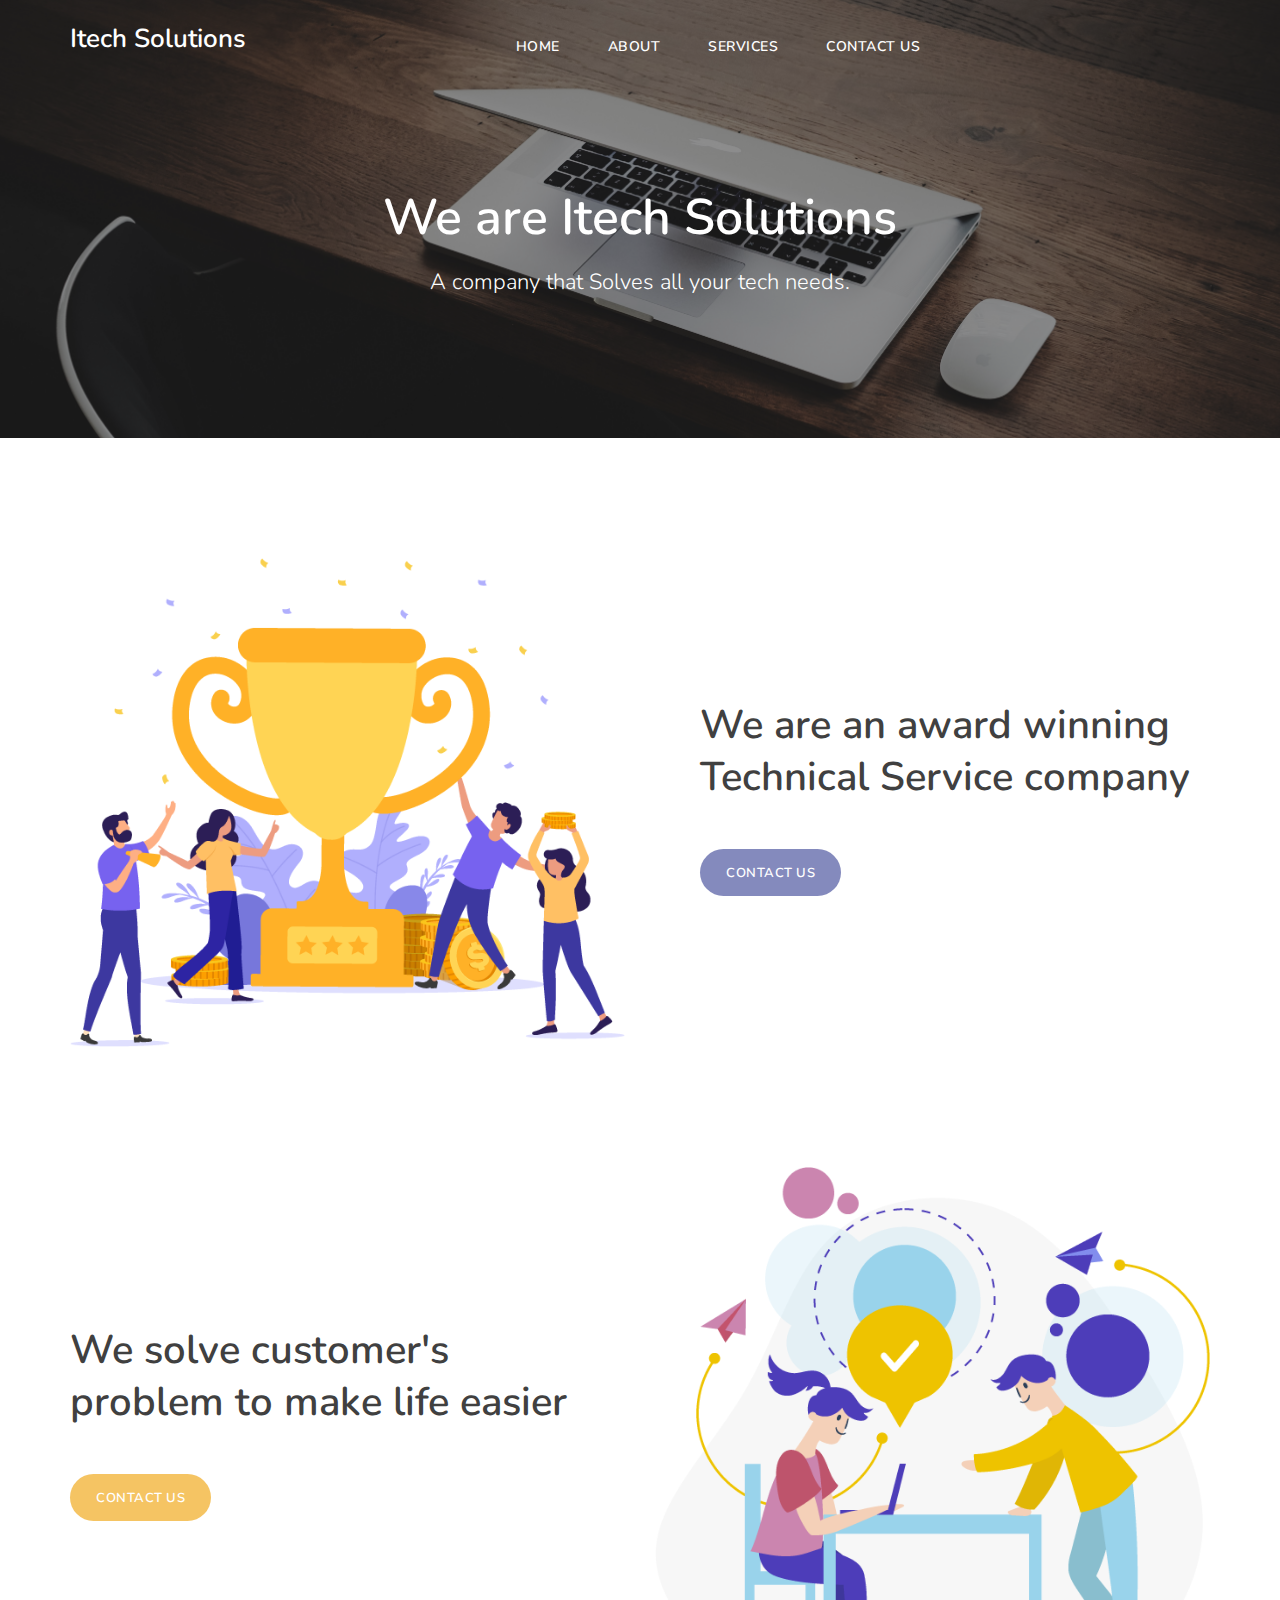
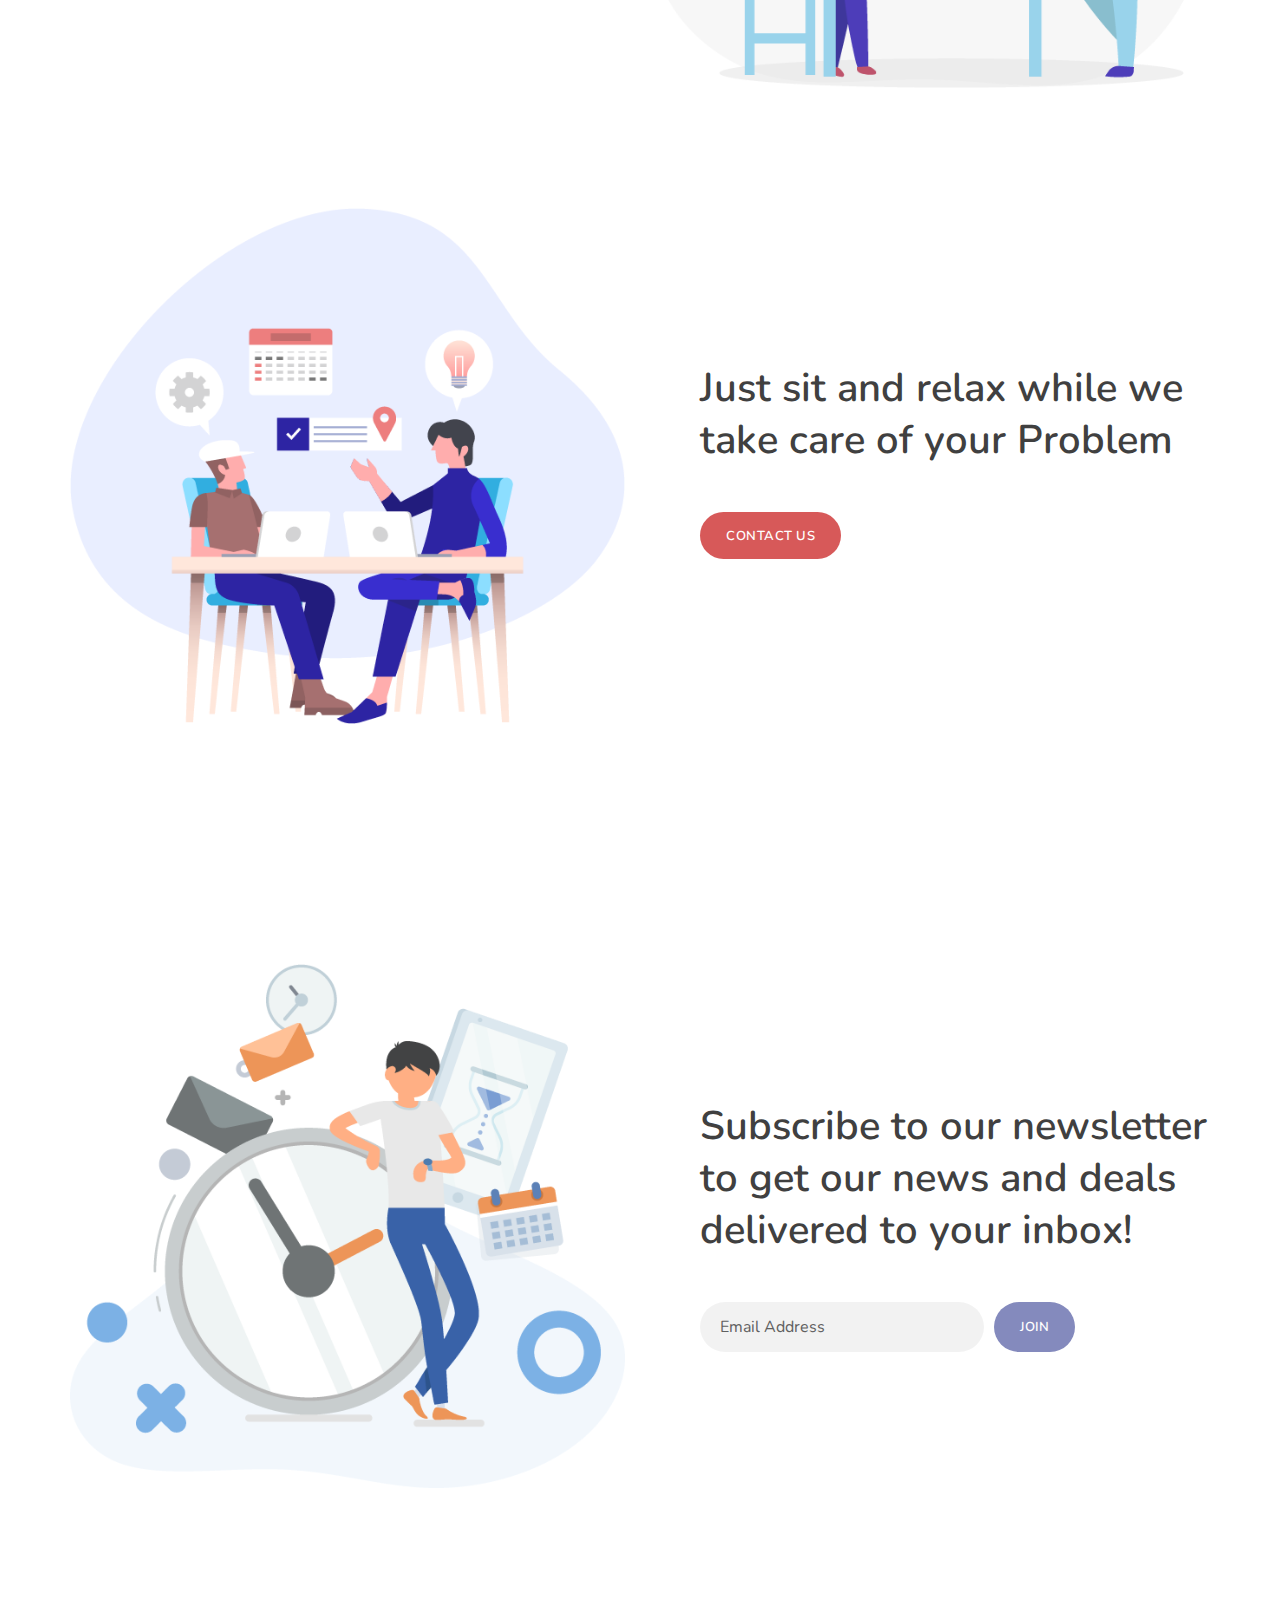
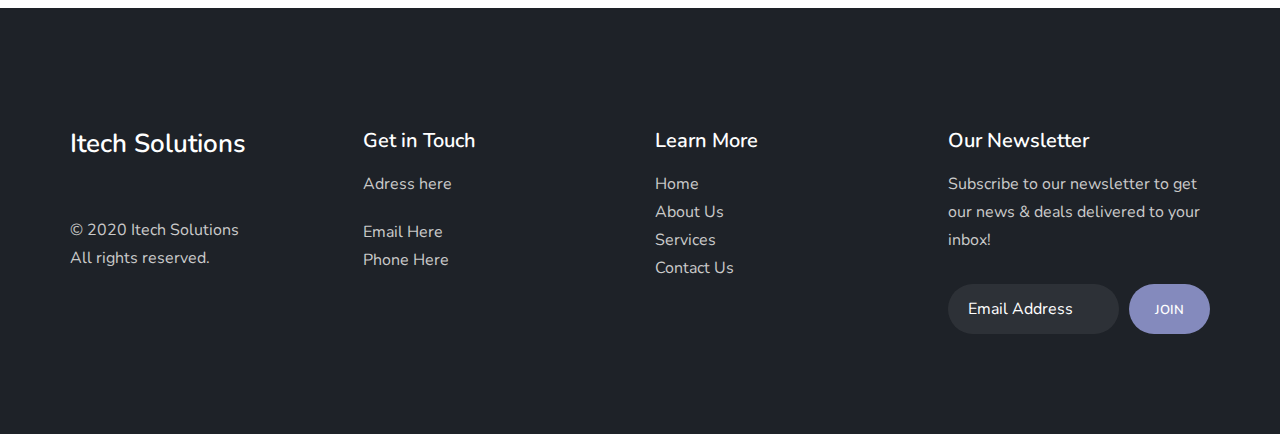
==== commit 0d8f545e: "footer corrections done" ====
--- a/about.html
+++ b/about.html
@@ -119,10 +119,10 @@
     </div>
     <!-- /.offcanvas-info -->
     <div class="wrapper image-wrapper bg-image page-title-wrapper inverse-text"
-      data-image-src="style/images/art/bg4.jpg">
+      data-image-src="style/images/banner.jpg">
       <div class="container inner text-center">
         <div class="space90"></div>
-        <h1 class="page-title">We are Contact Us</h1>
+        <h1 class="page-title">We are Itech Solutions</h1>
         <p class="lead">A company that Solves all your tech needs.</p>
       </div>
       <!-- /.container -->
@@ -260,7 +260,8 @@
         <div class="row">
           <div class="col-md-4 col-lg-3">
             <div class="widget">
-              <img src="#" srcset="style/images/logo-light.png 1x, style/images/logo-light@2x.png 2x" alt="" />
+              <!-- <img src="#" srcset="style/images/logo-light.png 1x, style/images/logo-light@2x.png 2x" alt="" /> -->
+              <h2>Itech Solutions</h2>
               <div class="space40"></div>
               <p>© 2020 Itech Solutions <br class="d-none d-lg-block" />All rights reserved.</p>
             </div>
